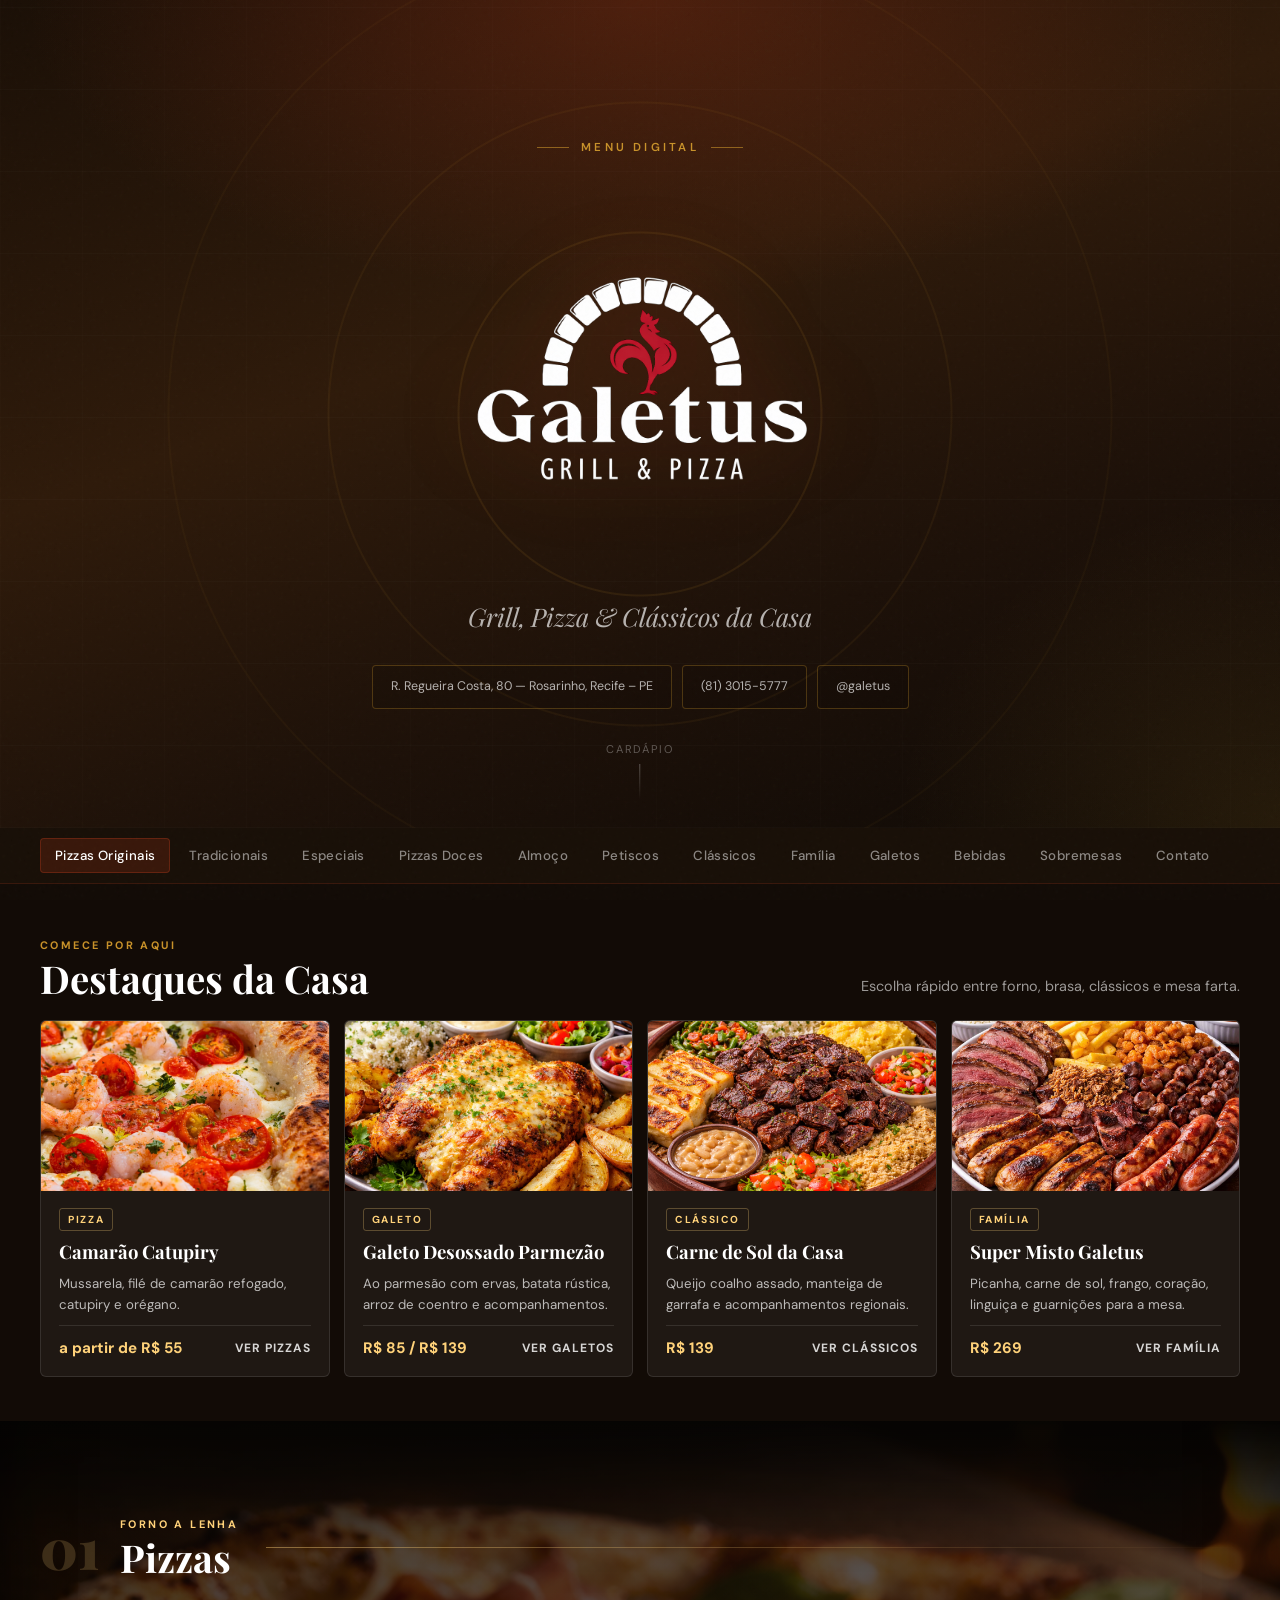
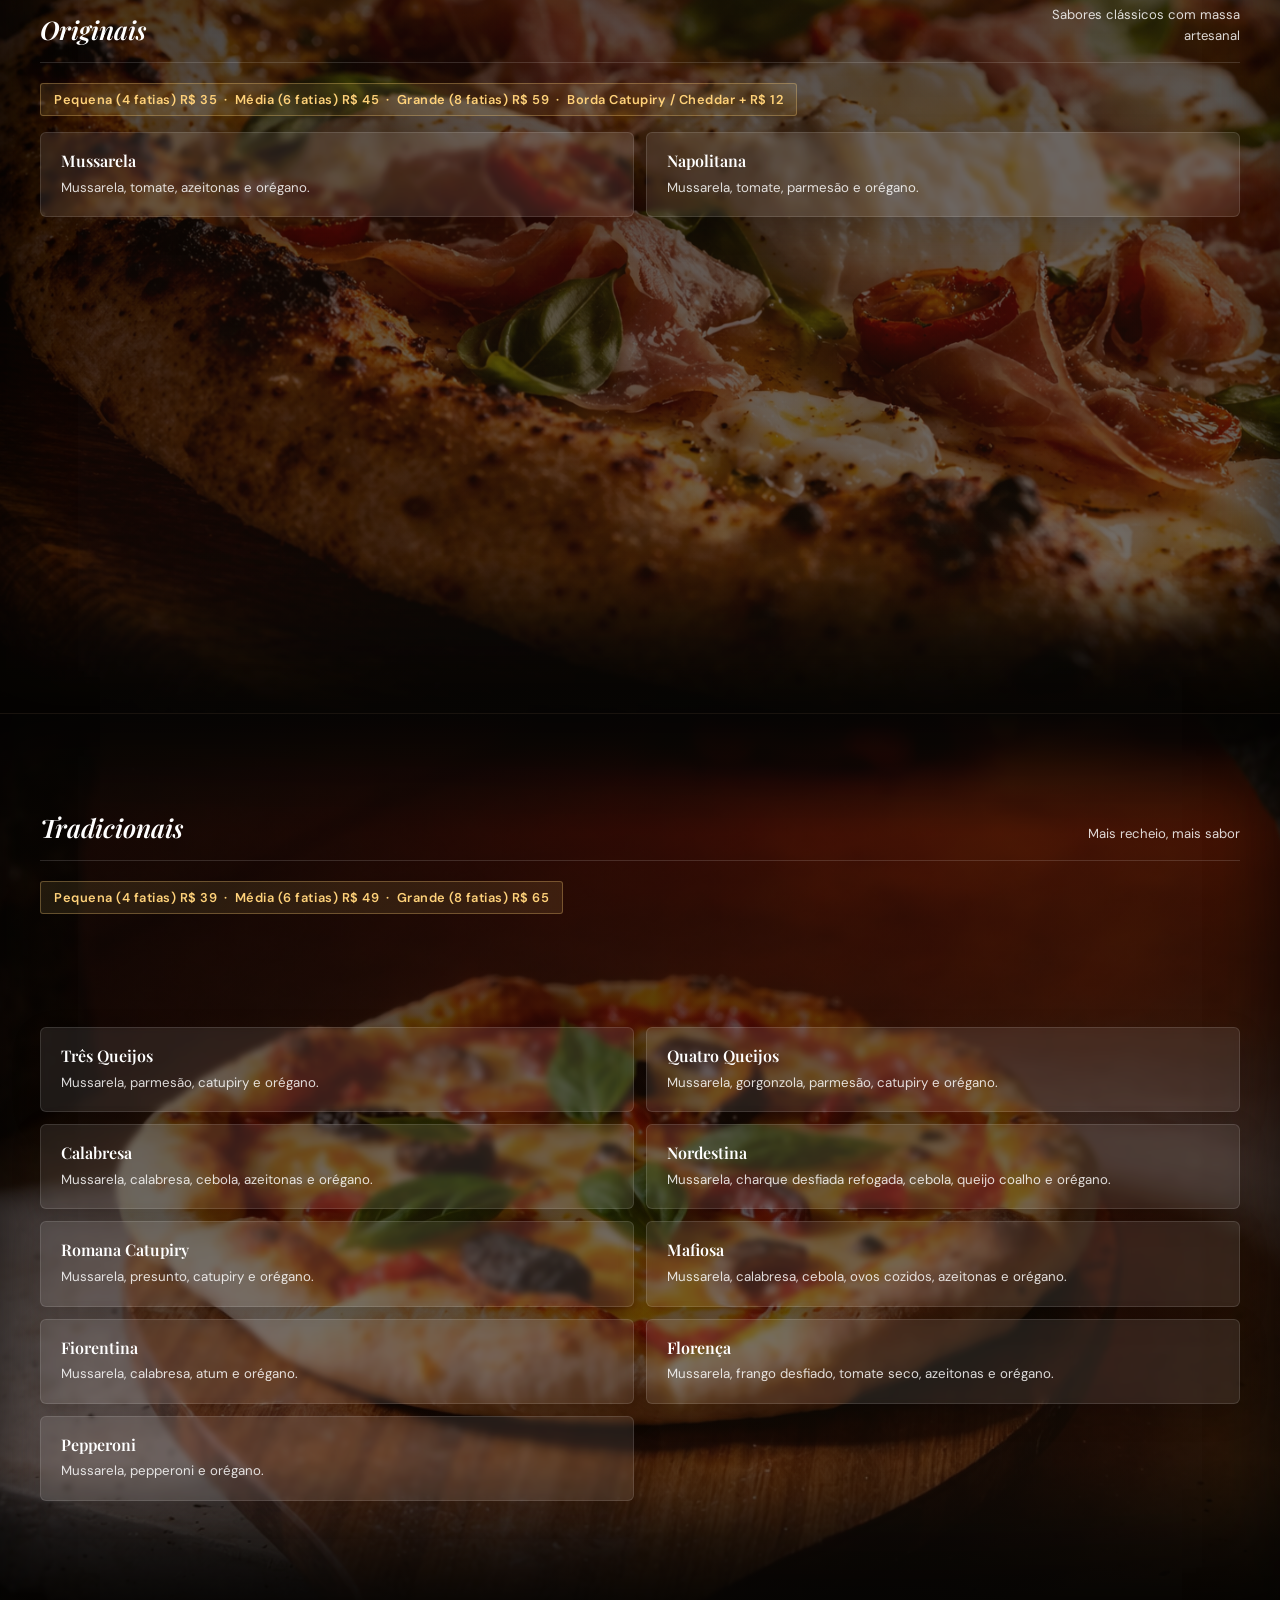
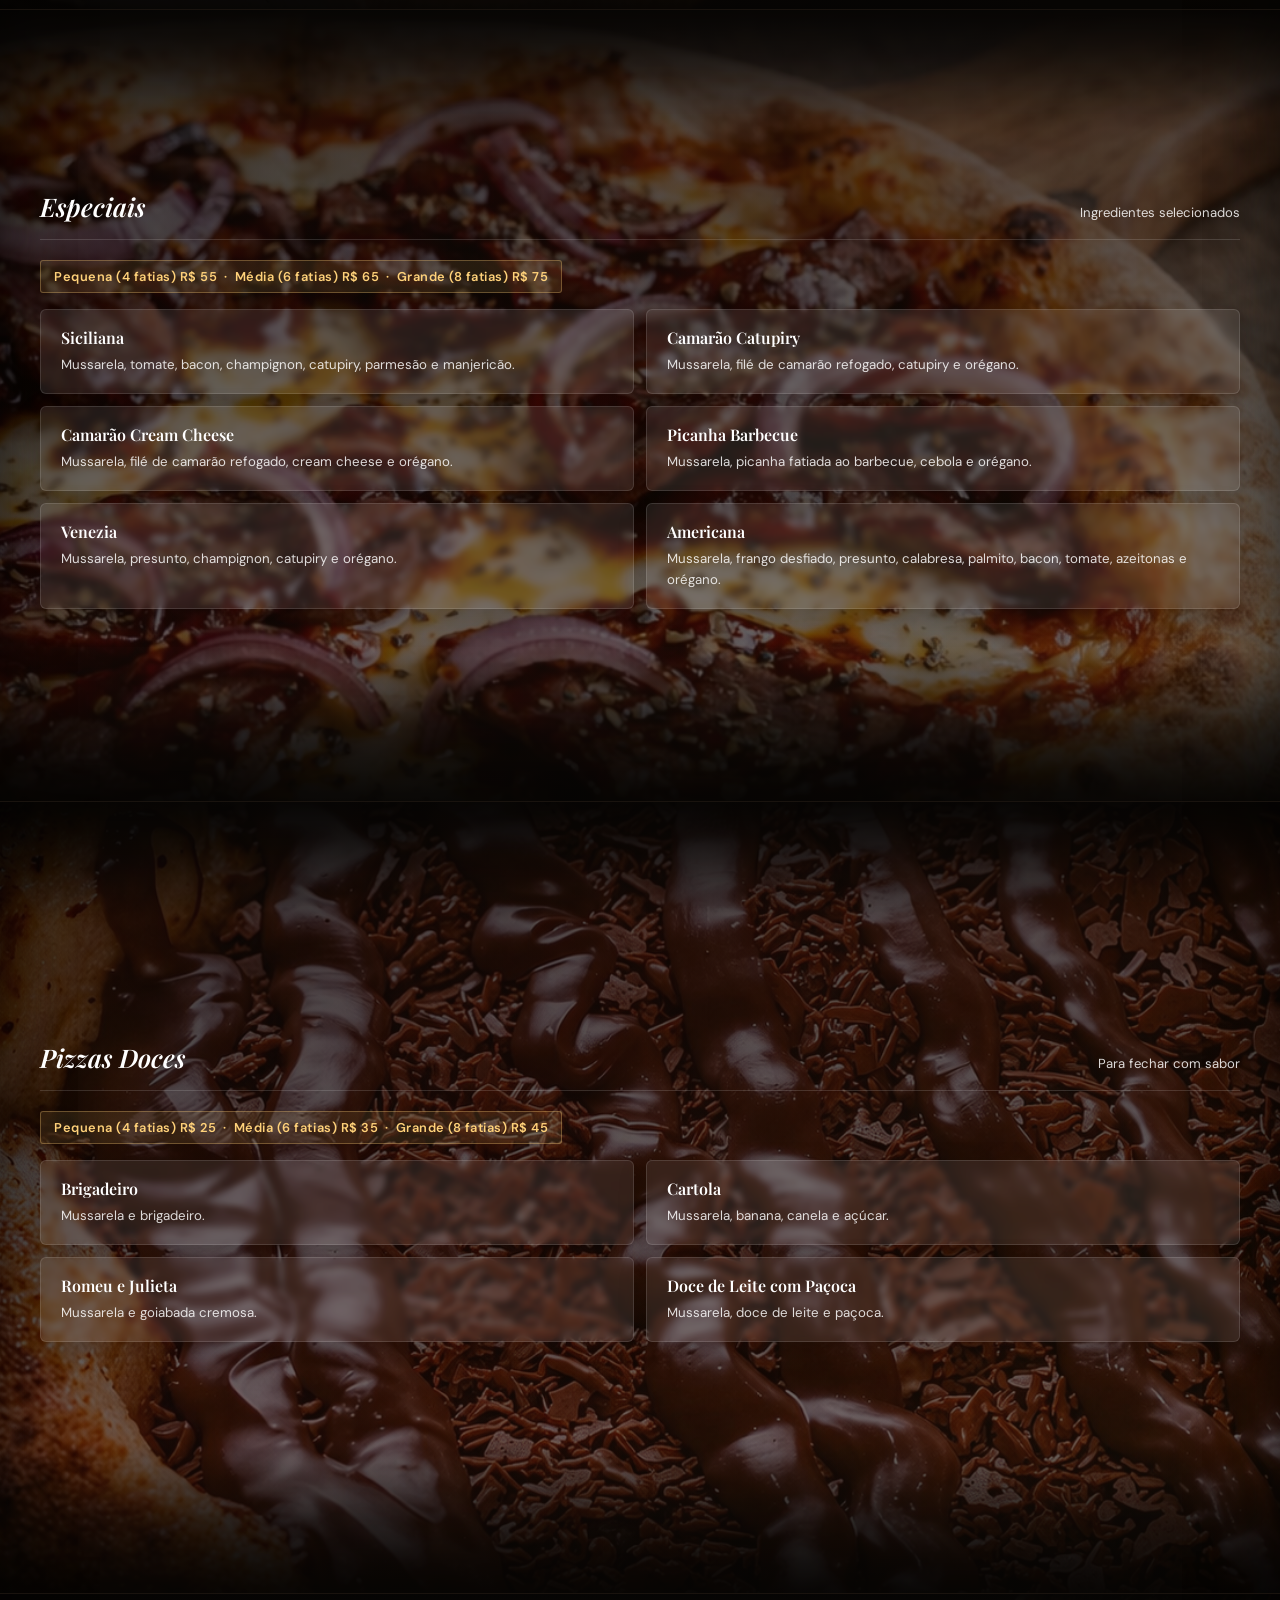
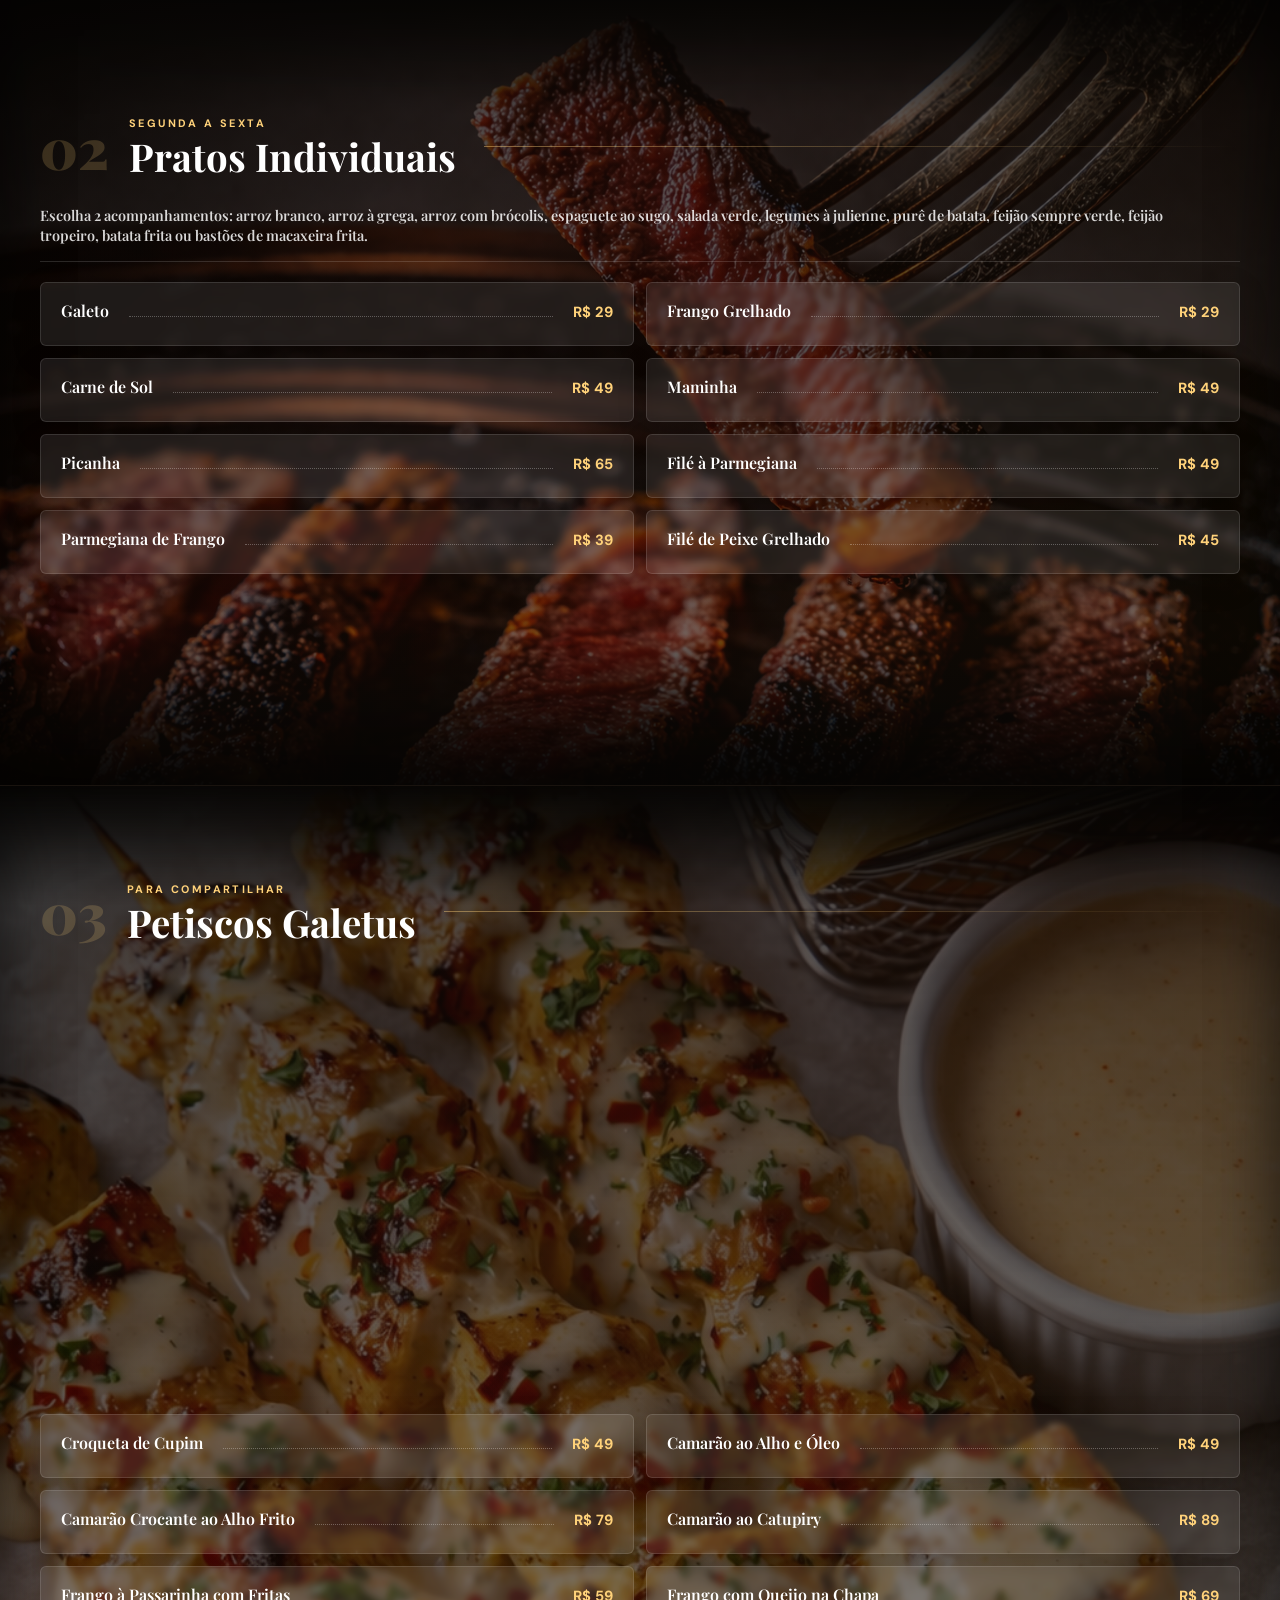
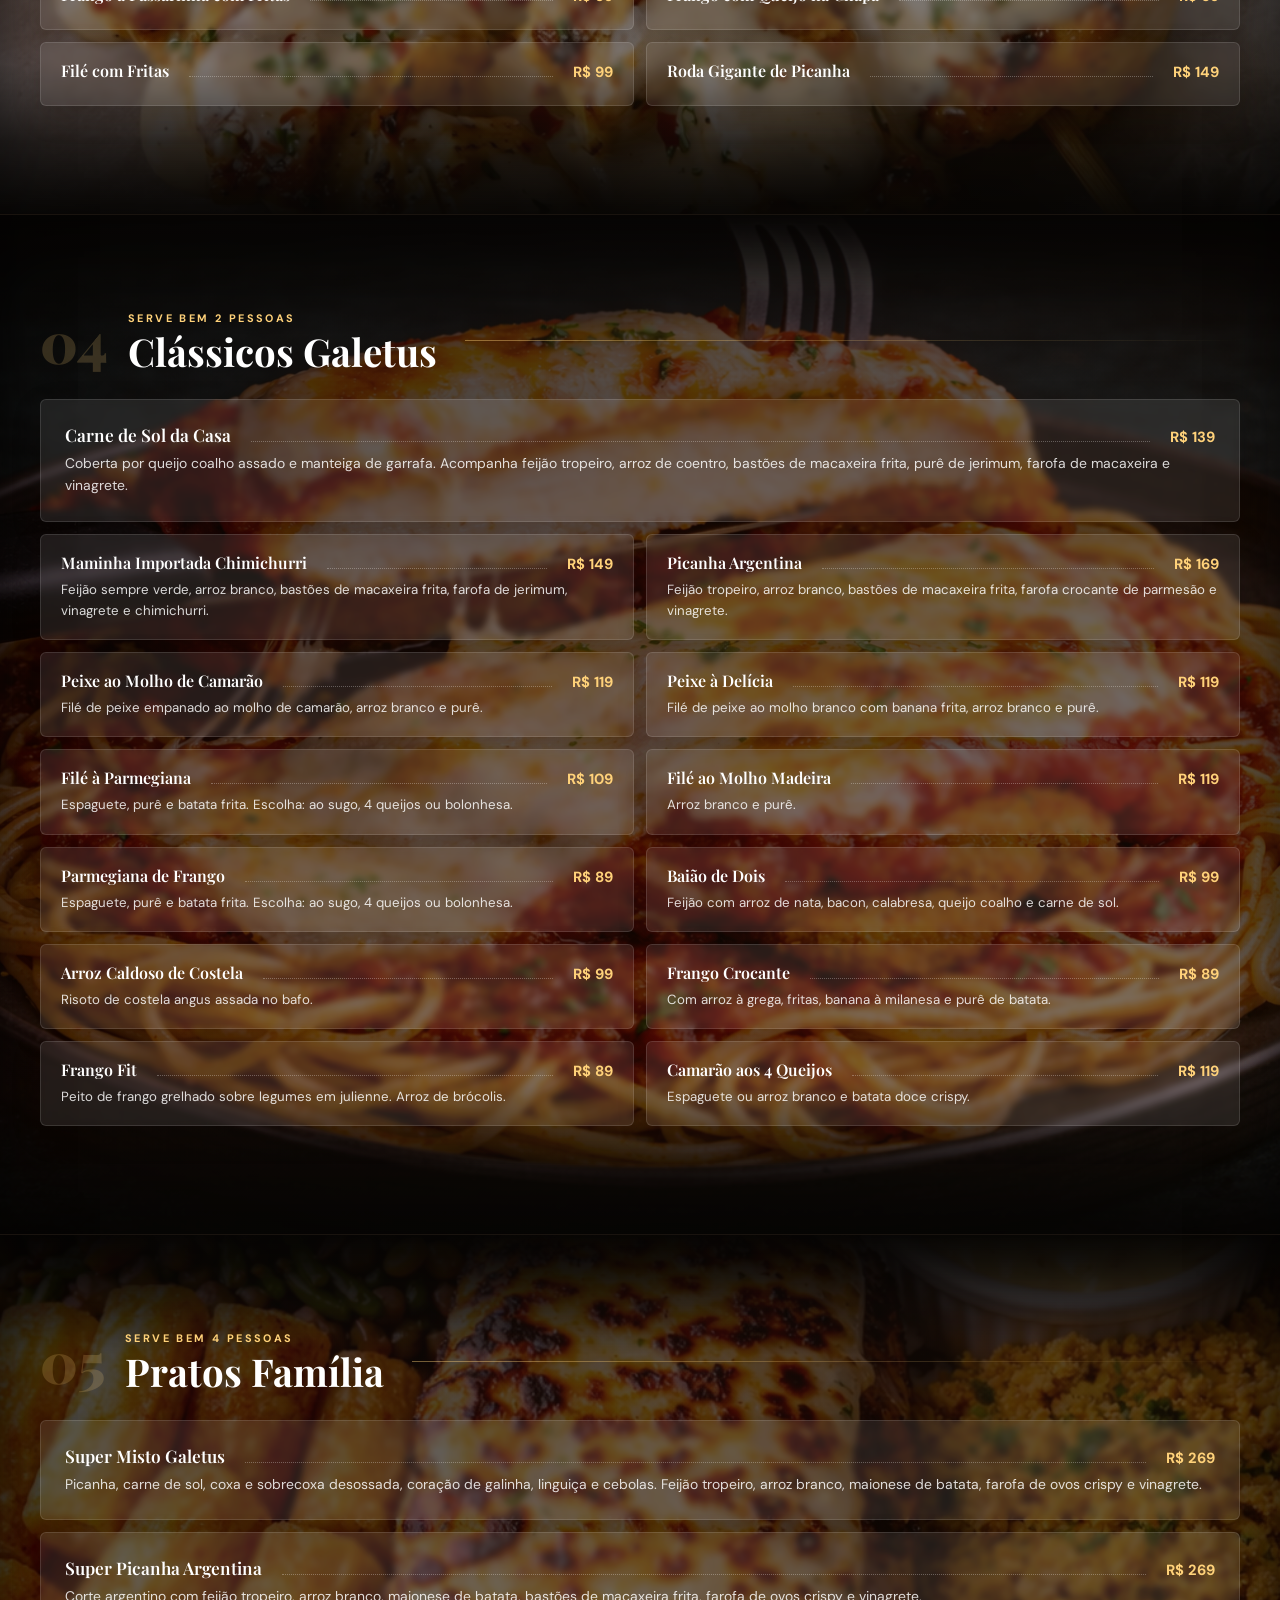
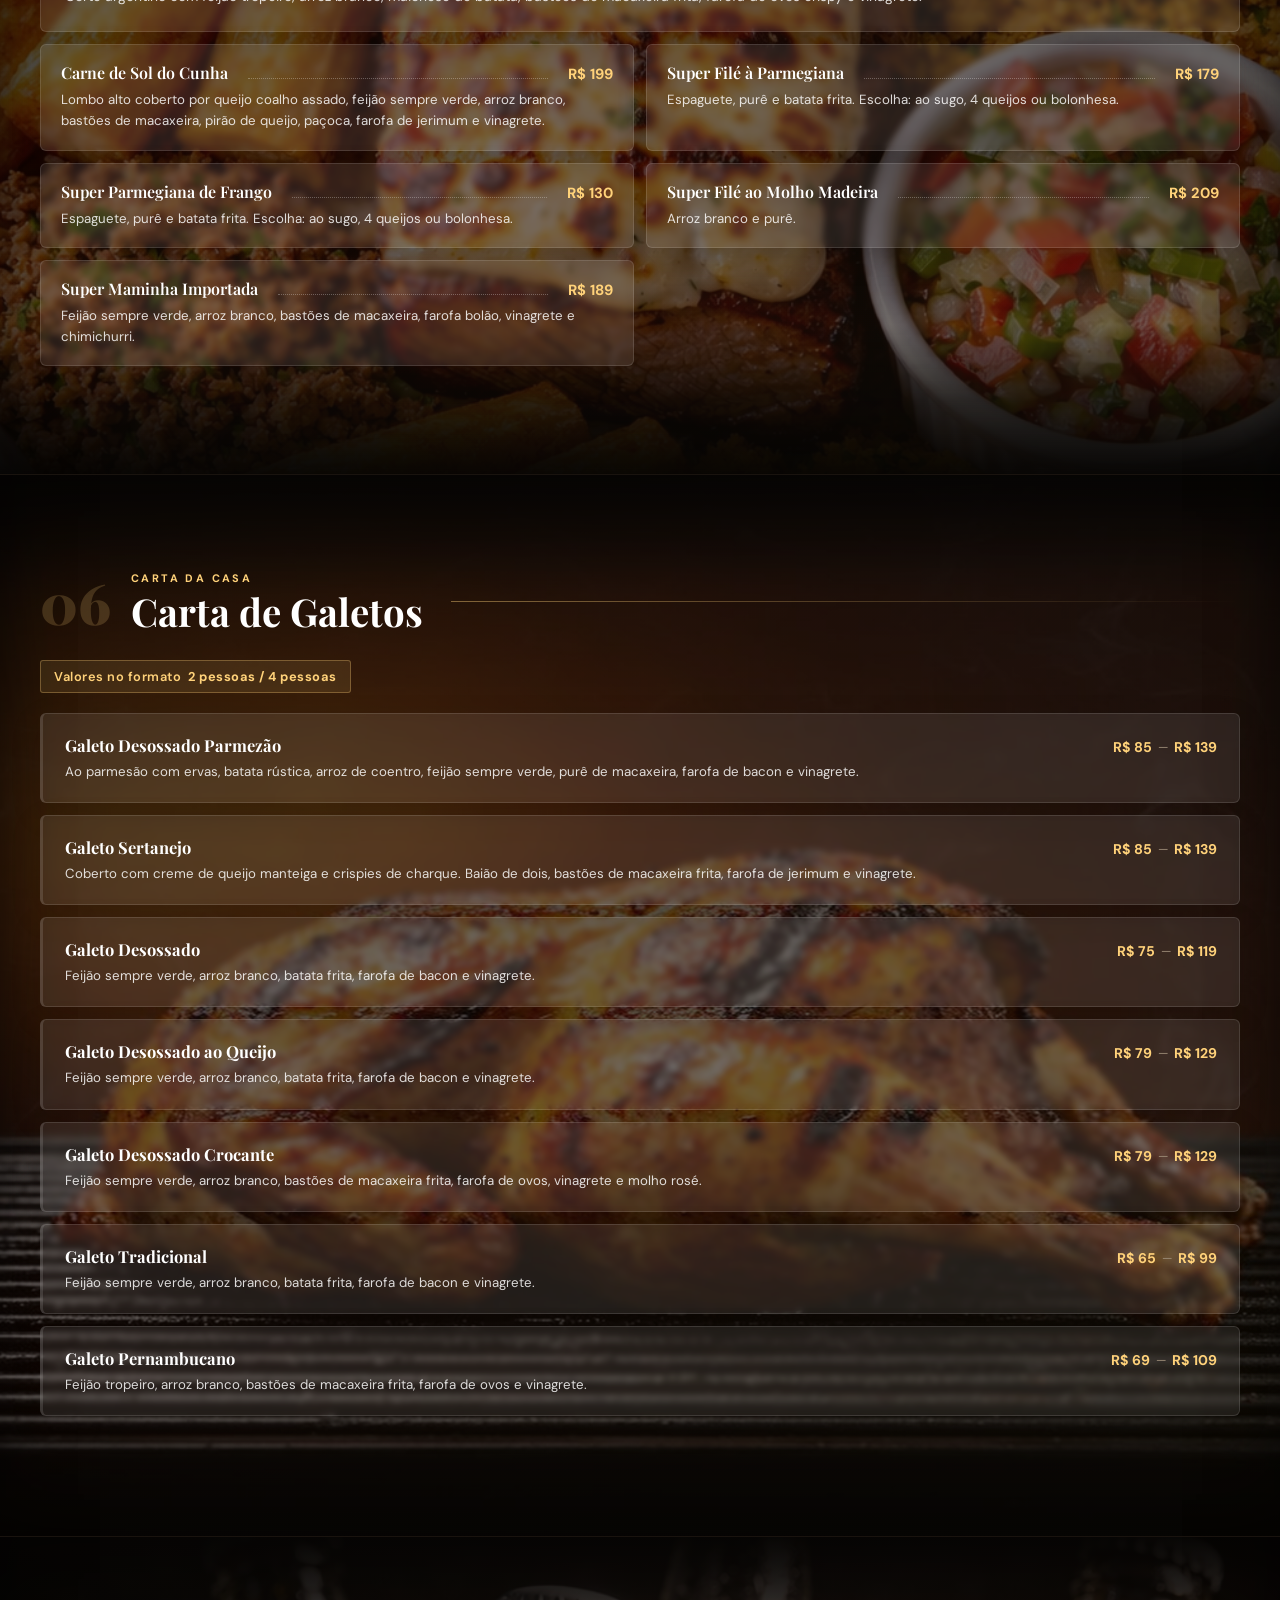
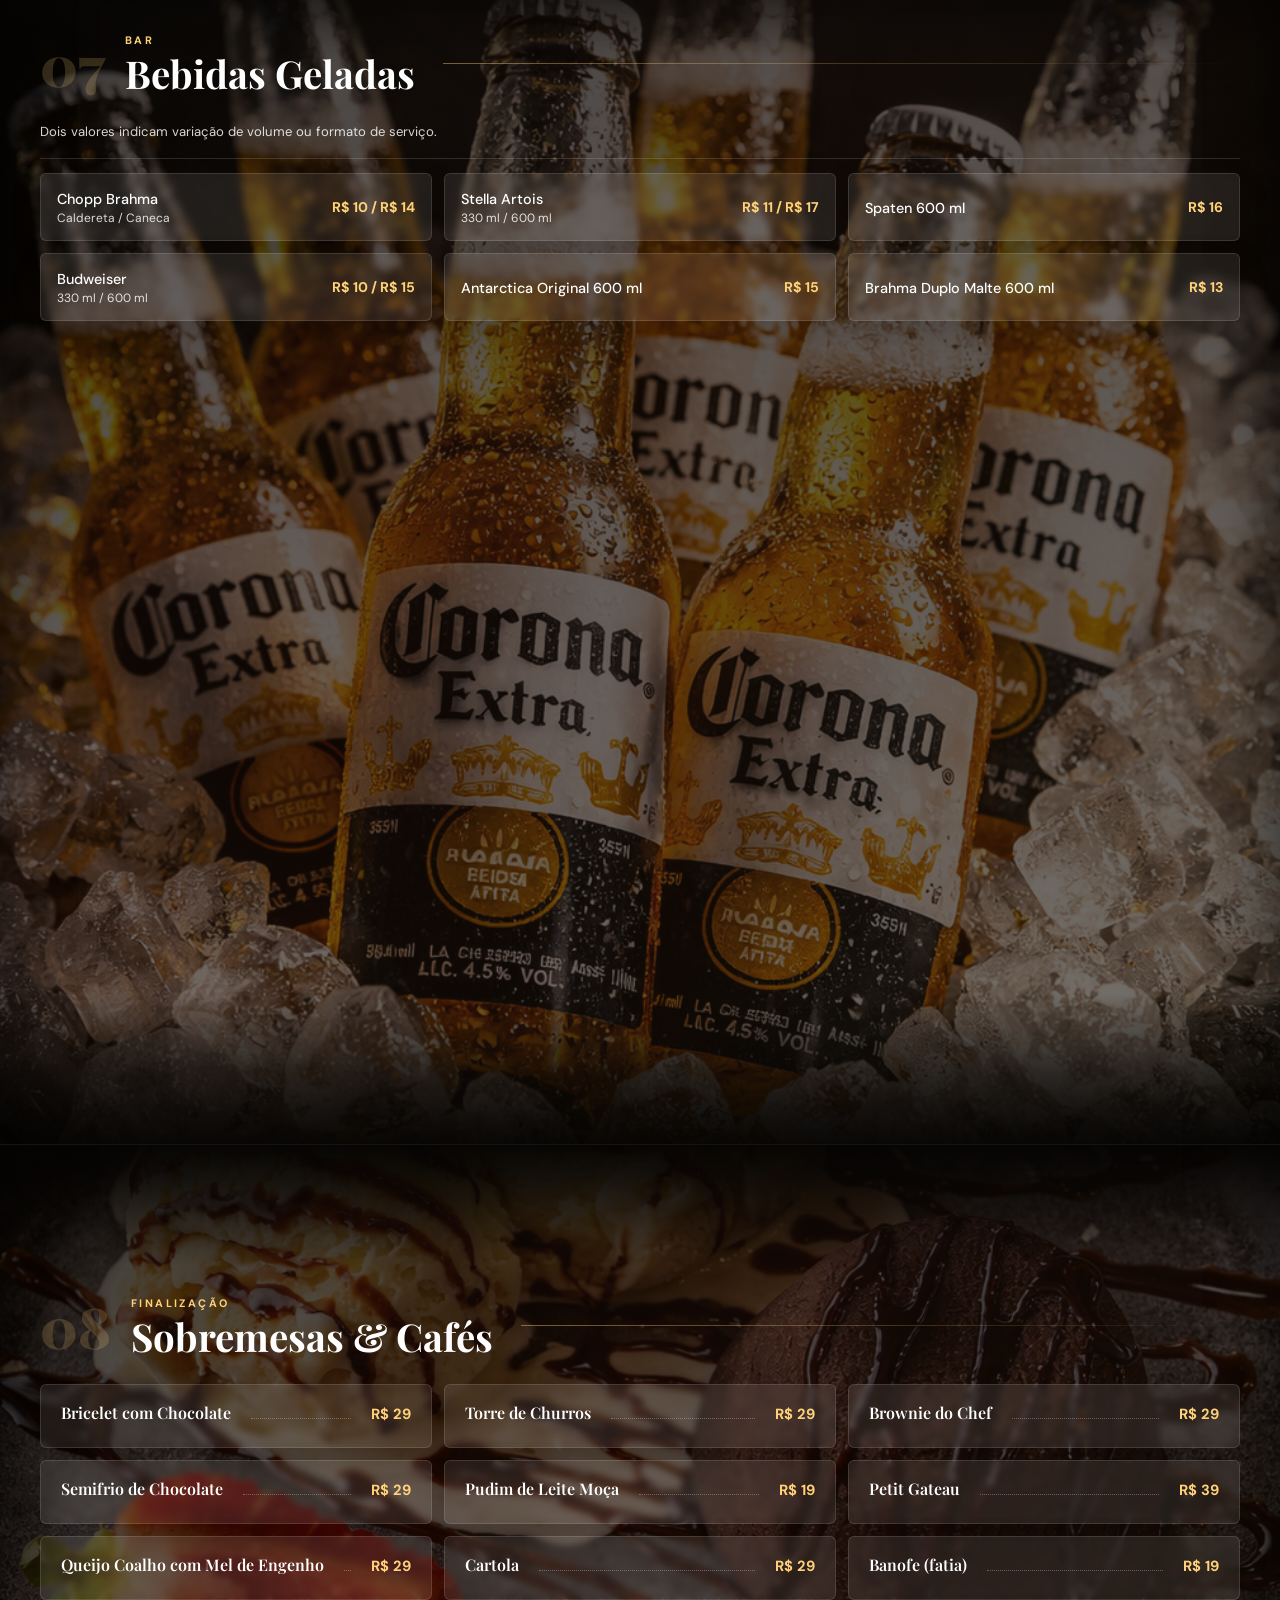
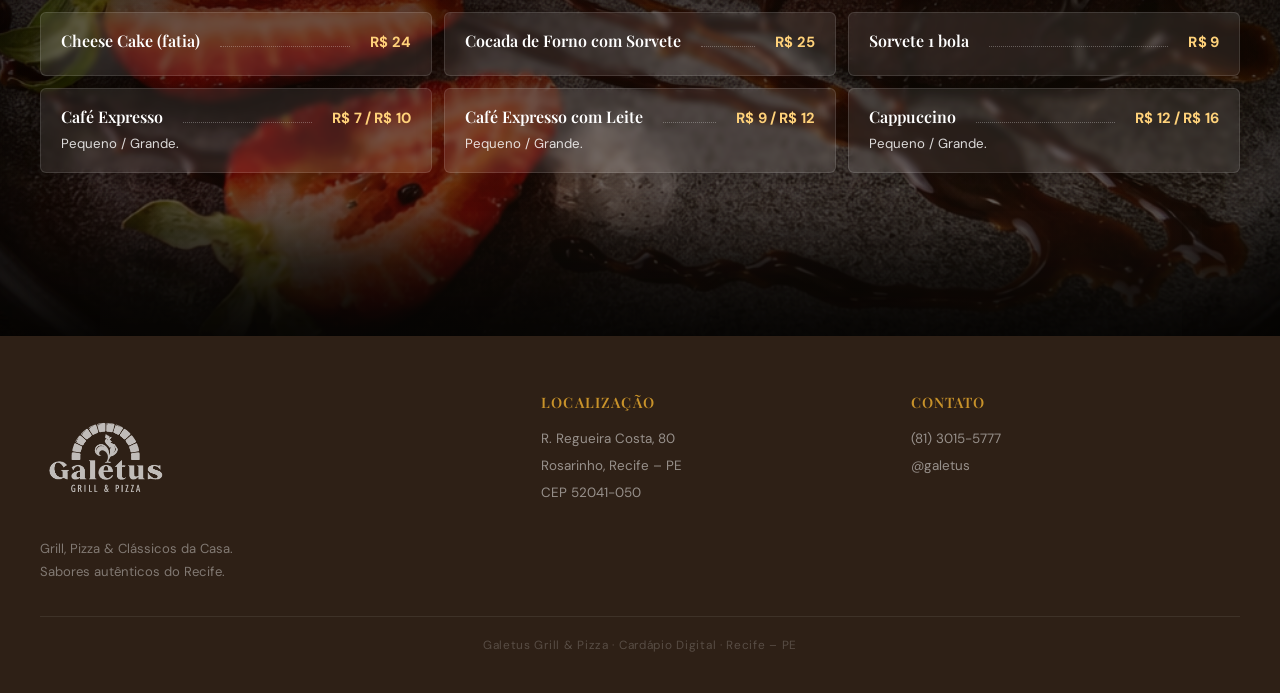
==== index.html @ e1706544 "Atualiza fundo de sobremesas" ====
<!DOCTYPE html>

<html lang="pt-BR">
<head>
<meta charset="utf-8"/>
<meta content="width=device-width,initial-scale=1.0" name="viewport"/>
<title>Galetus Rosarinho — Cardápio Digital</title>
<meta content="Cardápio digital do Galetus Rosarinho com pizzas, galetos, pratos clássicos, petiscos, bebidas geladas e sobremesas em Recife." name="description"/>
<meta content="#1a1008" name="theme-color"/>
<meta content="Galetus Rosarinho — Cardápio Digital" property="og:title"/>
<meta content="Pizzas, galetos, clássicos da casa, petiscos, bebidas e sobremesas do Galetus Rosarinho." property="og:description"/>
<link href="https://fonts.googleapis.com" rel="preconnect"/>
<link crossorigin="" href="https://fonts.gstatic.com" rel="preconnect"/>
<link href="https://fonts.googleapis.com/css2?family=Playfair+Display:ital,wght@0,500;0,600;0,700;0,900;1,500;1,700&amp;family=DM+Sans:wght@300;400;500;600;700&amp;display=swap" rel="stylesheet"/>
<style>
:root{
  --ink:#1a1008;
  --paper:#f8f3ec;
  --ember:#b83a1a;
  --gold:#c8922a;
  --cream:#ede5d4;
  --smoke:#2e2016;
  --ash:#7a6a56;
  --muted:#9e8e79;
  --line:rgba(184,58,26,0.15);
  --max:1200px;
}
*,*::before,*::after{box-sizing:border-box;margin:0;padding:0}
html{scroll-behavior:smooth}
body{
  font-family:'DM Sans',sans-serif;
  background:var(--paper);
  color:var(--ink);
  overflow-x:hidden;
}

/* ── NOISE TEXTURE OVERLAY ── */
body::before{
  content:'';
  position:fixed;
  inset:0;
  background-image:url("data:image/svg+xml,%3Csvg viewBox='0 0 256 256' xmlns='http://www.w3.org/2000/svg'%3E%3Cfilter id='noise'%3E%3CfeTurbulence type='fractalNoise' baseFrequency='0.9' numOctaves='4' stitchTiles='stitch'/%3E%3C/filter%3E%3Crect width='100%25' height='100%25' filter='url(%23noise)' opacity='0.04'/%3E%3C/svg%3E");
  pointer-events:none;
  z-index:1000;
  opacity:0.5;
}

a{color:inherit;text-decoration:none}
img{max-width:100%;display:block}
.wrap{width:min(var(--max),calc(100% - 40px));margin:0 auto}
.sr-only{
  position:absolute;
  width:1px;
  height:1px;
  padding:0;
  margin:-1px;
  overflow:hidden;
  clip:rect(0,0,0,0);
  white-space:nowrap;
  border:0;
}

/* ── HERO ── */
.hero{
  min-height:92svh;
  background:var(--smoke);
  position:relative;
  display:flex;
  flex-direction:column;
  overflow:hidden;
}
.hero-bg{
  position:absolute;
  inset:0;
  background:
    radial-gradient(ellipse 80% 60% at 50% 0%, rgba(184,58,26,0.28) 0%, transparent 60%),
    radial-gradient(ellipse 60% 80% at 100% 100%, rgba(200,146,42,0.12) 0%, transparent 50%),
    linear-gradient(160deg,#1a0f06 0%,#2e1a0a 40%,#1c1008 70%,#0e0905 100%);
}
.hero-lines{
  position:absolute;
  inset:0;
  background:
    radial-gradient(circle at 50% 50%, transparent 0 180px, rgba(200,146,42,.12) 181px 182px, transparent 183px 310px, rgba(200,146,42,.08) 311px 312px, transparent 313px 470px, rgba(200,146,42,.05) 471px 472px, transparent 473px),
    repeating-linear-gradient(0deg,rgba(255,255,255,0.018) 0px,rgba(255,255,255,0.018) 1px,transparent 1px,transparent 82px),
    repeating-linear-gradient(90deg,rgba(255,255,255,0.012) 0px,rgba(255,255,255,0.012) 1px,transparent 1px,transparent 82px);
  opacity:.88;
}
.hero-content{
  position:relative;
  z-index:2;
  flex:1;
  display:flex;
  flex-direction:column;
  align-items:center;
  justify-content:center;
  padding:80px 20px 60px;
  text-align:center;
}
.hero-eyebrow{
  display:inline-flex;
  align-items:center;
  gap:12px;
  font-size:0.72rem;
  font-weight:600;
  letter-spacing:0.28em;
  text-transform:uppercase;
  color:var(--gold);
  margin-bottom:32px;
}
.hero-eyebrow::before,.hero-eyebrow::after{
  content:'';display:block;width:32px;height:1px;background:var(--gold);opacity:0.6;
}
.hero-logo{
  width:clamp(200px,35vw,380px);
  height:auto;
  filter:drop-shadow(0 0 40px rgba(184,58,26,0.25));
  margin-bottom:32px;
  animation:fadeUp 1s ease both;
}
.hero-tagline{
  font-family:'Playfair Display',serif;
  font-size:clamp(1.1rem,2.2vw,1.6rem);
  font-style:italic;
  color:rgba(255,255,255,0.68);
  letter-spacing:0;
  margin-bottom:32px;
  animation:fadeUp 1s 0.2s ease both;
}
.hero-info{
  display:flex;
  flex-wrap:wrap;
  justify-content:center;
  gap:10px;
  position:relative;
  z-index:3;
  opacity:1;
  transform:none;
}
.hero-info span{
  min-height:44px;
  display:flex;
  align-items:center;
  justify-content:center;
  border:1px solid rgba(200,146,42,.30);
  border-radius:4px;
  padding:8px 18px;
  font-size:0.78rem;
  color:rgba(255,255,255,0.68);
  letter-spacing:0;
  line-height:1.35;
  background:rgba(0,0,0,.10);
}
.hero-info span+span::before{content:none}
.hero-scroll{
  position:absolute;
  bottom:28px;
  left:50%;
  transform:translateX(-50%);
  z-index:2;
  display:flex;
  flex-direction:column;
  align-items:center;
  gap:8px;
  color:rgba(255,255,255,0.3);
  font-size:0.7rem;
  letter-spacing:0.15em;
  text-transform:uppercase;
  animation:pulse 2s infinite;
}
.hero-scroll::after{
  content:'';display:block;width:1px;height:36px;
  background:linear-gradient(to bottom,rgba(255,255,255,0.3),transparent);
}

@keyframes fadeUp{from{opacity:0;transform:translateY(20px)}to{opacity:1;transform:translateY(0)}}
@keyframes pulse{0%,100%{opacity:0.3}50%{opacity:0.7}}
.fi{
  opacity:0;
  transform:translateY(18px);
  transition:opacity .55s ease,transform .55s ease;
}
.fi.in{
  opacity:1;
  transform:translateY(0);
}
@media(prefers-reduced-motion:reduce){
  .fi{opacity:1;transform:none;transition:none}
}

/* ── STICKY NAV ── */
.nav-wrap{
  position:sticky;top:0;z-index:50;
  background:rgba(26,16,8,0.96);
  backdrop-filter:blur(12px);
  border-bottom:1px solid rgba(184,58,26,0.2);
}
.nav-inner{
  width:min(var(--max),calc(100% - 40px));
  margin:0 auto;
  display:flex;
  align-items:center;
  gap:4px;
  overflow-x:auto;
  padding:10px 0;
  scrollbar-width:none;
}
.nav-inner::-webkit-scrollbar{display:none}
.nav-inner a{
  white-space:nowrap;
  padding:8px 14px;
  border-radius:4px;
  font-size:0.83rem;
  font-weight:500;
  letter-spacing:0.03em;
  color:rgba(255,255,255,0.5);
  transition:all 0.2s;
  border:1px solid transparent;
}
.nav-inner a:hover,.nav-inner a.active{
  color:#fff;
  background:rgba(184,58,26,0.2);
  border-color:rgba(184,58,26,0.35);
}

/* ── MAIN ── */
.main{padding:48px 0 80px}

/* ── CHAPTER HEADING ── */
.chapter{
  display:flex;
  align-items:center;
  gap:20px;
  padding:48px 0 28px;
}
.chapter-num{
  font-family:'Playfair Display',serif;
  font-size:3.5rem;
  font-weight:900;
  color:var(--ember);
  opacity:0.18;
  line-height:1;
  min-width:54px;
  text-align:right;
}
.chapter-text{}
.chapter-kicker{
  display:block;
  font-size:0.68rem;
  font-weight:700;
  letter-spacing:0.22em;
  text-transform:uppercase;
  color:var(--ember);
  margin-bottom:6px;
}
.chapter-title{
  font-family:'Playfair Display',serif;
  font-size:clamp(1.8rem,3vw,2.8rem);
  font-weight:700;
  line-height:1.05;
  color:var(--ink);
  letter-spacing:0;
}
.chapter-line{
  flex:1;
  height:1px;
  background:linear-gradient(to right,var(--ember),transparent);
  opacity:0.2;
  margin-left:8px;
}

/* ── SECTION BLOCK ── */
.section-block{
  margin-bottom:56px;
}
.section-intro{
  display:grid;
  grid-template-columns:1fr auto;
  align-items:end;
  gap:20px;
  margin-bottom:20px;
  padding-bottom:16px;
  border-bottom:1px solid var(--line);
}
.section-subtitle{
  font-family:'Playfair Display',serif;
  font-size:clamp(1.2rem,2vw,1.7rem);
  font-weight:600;
  font-style:italic;
  color:var(--ink);
}
.section-note{
  font-size:0.82rem;
  color:var(--muted);
  text-align:right;
  max-width:220px;
  line-height:1.55;
}
.price-badge{
  display:inline-block;
  padding:7px 13px;
  border-radius:3px;
  border:1px solid rgba(200,146,42,0.35);
  background:rgba(200,146,42,0.07);
  color:var(--gold);
  font-size:0.8rem;
  font-weight:600;
  letter-spacing:0.04em;
  margin-bottom:16px;
}

/* ── MENU GRID ── */
.grid-2{display:grid;grid-template-columns:repeat(2,1fr);gap:12px}
.grid-3{display:grid;grid-template-columns:repeat(3,1fr);gap:12px}

/* ── DESTAQUES ── */
.quick-picks{
  width:min(var(--max),calc(100% - 40px));
  margin:0 auto;
  padding:54px 0 44px;
}
.quick-heading{
  display:flex;
  align-items:end;
  justify-content:space-between;
  gap:24px;
  margin-bottom:22px;
}
.quick-kicker{
  display:block;
  color:var(--gold);
  font-size:0.68rem;
  font-weight:700;
  letter-spacing:0.22em;
  text-transform:uppercase;
  margin-bottom:6px;
}
.quick-title{
  font-family:'Playfair Display',serif;
  font-size:clamp(1.7rem,3vw,2.6rem);
  font-weight:700;
  line-height:1.05;
  color:#fff;
}
.quick-copy{
  color:rgba(255,255,255,.58);
  font-size:0.9rem;
  line-height:1.6;
  max-width:420px;
  text-align:right;
}
.pick-grid{
  display:grid;
  grid-template-columns:repeat(4,1fr);
  gap:14px;
}
.pick-card{
  min-height:100%;
  background:rgba(255,255,255,.055);
  border:1px solid rgba(255,255,255,.10);
  border-radius:6px;
  overflow:hidden;
  display:flex;
  flex-direction:column;
  transition:transform .2s, border-color .2s, background .2s;
}
.pick-card:hover{
  transform:translateY(-4px);
  background:rgba(255,255,255,.085);
  border-color:rgba(255,210,122,.32);
}
.pick-media{
  height:170px;
  background:#20130c;
  overflow:hidden;
}
.pick-media img{
  width:100%;
  height:100%;
  object-fit:cover;
  transition:transform .35s;
}
.pick-card:hover .pick-media img{transform:scale(1.05)}
.pick-body{
  padding:17px 18px 18px;
  display:flex;
  flex-direction:column;
  gap:10px;
  flex:1;
}
.pick-tag{
  align-self:flex-start;
  border:1px solid rgba(255,210,122,.28);
  color:#ffd27a;
  border-radius:3px;
  padding:4px 8px;
  font-size:0.64rem;
  font-weight:700;
  letter-spacing:0.16em;
  text-transform:uppercase;
}
.pick-name{
  font-family:'Playfair Display',serif;
  font-size:1.16rem;
  font-weight:700;
  color:#fff;
  line-height:1.22;
}
.pick-desc{
  color:rgba(255,255,255,.70);
  font-size:0.83rem;
  line-height:1.55;
  flex:1;
}
.pick-foot{
  display:flex;
  align-items:center;
  justify-content:space-between;
  gap:12px;
  border-top:1px solid rgba(255,255,255,.10);
  padding-top:12px;
}
.pick-price{
  color:#ffd27a;
  font-size:0.95rem;
  font-weight:700;
  white-space:nowrap;
}
.pick-link{
  color:rgba(255,255,255,.82);
  font-size:0.75rem;
  font-weight:700;
  letter-spacing:0.08em;
  text-transform:uppercase;
}
.pick-link:hover{color:#fff}

/* ── DISH CARD ── */
.dish{
  min-height:100%;
  padding:18px 20px;
  border:1px solid rgba(26,16,8,0.07);
  border-radius:6px;
  background:rgba(255,255,255,.94);
  box-shadow:0 2px 14px rgba(0,0,0,.04);
  transition:transform .25s,box-shadow .25s,background .25s,border-color .25s;
  position:relative;
}
.dish:hover{
  transform:translateY(-3px);
  background:#fff;
  border-color:rgba(184,58,26,.18);
  box-shadow:0 14px 34px rgba(0,0,0,.08);
}
.dish-head{
  display:flex;
  justify-content:space-between;
  align-items:baseline;
  gap:12px;
  margin-bottom:5px;
}
.dish-name{
  font-family:'Playfair Display',serif;
  font-size:1rem;
  font-weight:600;
  color:var(--ink);
  line-height:1.3;
}
.dish-dots{
  flex:1;
  border-bottom:1px dotted rgba(26,16,8,0.18);
  margin:0 8px 3px;
}
.dish-price{
  font-size:0.92rem;
  font-weight:700;
  color:var(--ember);
  white-space:nowrap;
  letter-spacing:0.01em;
}
.dish-desc{
  font-size:0.83rem;
  color:var(--ash);
  line-height:1.6;
}
/* No-price dishes (pizzas) */
.dish.no-price .dish-head{justify-content:flex-start}
.dish.no-price .dish-dots{display:none}

/* ── FEATURED DISH ── */
.dish-featured{
  grid-column:span 2;
  padding:24px 24px;
  background:linear-gradient(135deg,rgba(184,58,26,0.05),rgba(200,146,42,0.04));
  border:1px solid rgba(184,58,26,0.12);
  border-radius:6px;
}
.dish-featured .dish-name{font-size:1.08rem}
.dish-featured .dish-desc{font-size:0.87rem}

/* ── GALETOS SPECIAL ── */
.galeto-card{
  padding:20px 22px;
  border:1px solid rgba(26,16,8,0.07);
  border-left:3px solid var(--ember);
  border-radius:6px;
  margin-bottom:12px;
  background:rgba(255,255,255,.94);
  box-shadow:0 2px 14px rgba(0,0,0,.04);
  transition:transform .25s,box-shadow .25s,background .25s,border-color .25s;
}
.galeto-card:hover{
  transform:translateY(-3px);
  background:#fff;
  border-color:rgba(184,58,26,.18);
  box-shadow:0 14px 34px rgba(0,0,0,.08);
}
.galeto-top{
  display:flex;
  justify-content:space-between;
  align-items:baseline;
  gap:12px;
  margin-bottom:5px;
}
.galeto-name{
  font-family:'Playfair Display',serif;
  font-size:1.03rem;
  font-weight:700;
  color:var(--ink);
}
.galeto-prices{
  display:flex;
  align-items:center;
  gap:6px;
  flex-shrink:0;
}
.galeto-prices .p{
  font-size:0.88rem;
  font-weight:700;
  color:var(--ember);
}
.galeto-prices .sep{color:var(--muted);font-size:0.75rem}
.galeto-desc{font-size:0.83rem;color:var(--ash);line-height:1.6}

/* ── BEBIDAS GRID ── */
.beb-grid{
  display:grid;
  grid-template-columns:repeat(3,1fr);
  gap:12px;
  background:transparent;
  border:0;
}
.beb-item{
  padding:14px 16px;
  background:rgba(255,255,255,.94);
  border:1px solid rgba(26,16,8,0.07);
  border-radius:6px;
  display:flex;
  justify-content:space-between;
  align-items:center;
  gap:10px;
  box-shadow:0 2px 14px rgba(0,0,0,.04);
  transition:transform .25s,box-shadow .25s,background .25s,border-color .25s;
}
.beb-item:hover{
  transform:translateY(-3px);
  background:#fff;
  border-color:rgba(184,58,26,.18);
  box-shadow:0 14px 34px rgba(0,0,0,.08);
}
.beb-name{font-size:0.9rem;font-weight:500;color:var(--ink)}
.beb-note{font-size:0.75rem;color:var(--muted);display:block;margin-top:1px}
.beb-price{font-size:0.88rem;font-weight:700;color:var(--ember);white-space:nowrap;flex-shrink:0}

/* ── SOBREMESAS ── */
.doce-grid{
  display:grid;
  grid-template-columns:repeat(3,1fr);
  gap:12px;
}

/* ── FOOTER ── */
.footer{
  background:var(--smoke);
  color:rgba(255,255,255,0.7);
  padding:56px 0 40px;
}
.footer-inner{
  width:min(var(--max),calc(100% - 40px));
  margin:0 auto;
  display:grid;
  grid-template-columns:1.4fr 1fr 1fr;
  gap:40px;
  align-items:start;
}
.footer-brand img{
  width:130px;
  filter:brightness(0) invert(1);
  opacity:0.7;
  margin-bottom:16px;
}
.footer-brand p{font-size:0.82rem;line-height:1.75;color:rgba(255,255,255,0.4)}
.footer-col h4{
  font-family:'Playfair Display',serif;
  font-size:0.9rem;
  font-weight:600;
  color:var(--gold);
  letter-spacing:0.08em;
  text-transform:uppercase;
  margin-bottom:14px;
}
.footer-col p,.footer-col a{
  display:block;
  font-size:0.84rem;
  color:rgba(255,255,255,0.5);
  line-height:2;
  transition:color 0.15s;
}
.footer-col a:hover{color:rgba(255,255,255,0.85)}
.footer-bottom{
  width:min(var(--max),calc(100% - 40px));
  margin:32px auto 0;
  padding-top:20px;
  border-top:1px solid rgba(255,255,255,0.08);
  font-size:0.74rem;
  color:rgba(255,255,255,0.2);
  text-align:center;
  letter-spacing:0.06em;
}

/* ── RESPONSIVE ── */
@media(max-width:768px){
  .grid-2,.grid-3,.doce-grid,.beb-grid,.pick-grid{grid-template-columns:1fr}
  .hero{min-height:94svh}
  .hero-content{padding:62px 20px 48px}
  .hero-logo{width:230px}
  .hero-tagline{margin-bottom:22px}
  .hero-info{
    width:100%;
    max-width:330px;
    flex-direction:column;
    align-items:stretch;
  }
  .hero-info span{
    width:100%;
    min-height:40px;
    padding:8px 12px;
    font-size:.72rem;
    overflow-wrap:anywhere;
  }
  .quick-picks{width:calc(100% - 28px);padding:40px 0 34px}
  .quick-heading{display:block}
  .quick-copy{text-align:left;margin-top:10px;max-width:none}
  .pick-media{height:190px}
  .dish-featured{grid-column:span 1}
  .section-intro{grid-template-columns:1fr;gap:8px}
  .section-note{text-align:left;max-width:none}
  .footer-inner{grid-template-columns:1fr}
  .chapter{gap:12px}
  .chapter-num{font-size:2.5rem;min-width:38px}
}
@media(min-width:769px) and (max-width:1024px){
  .beb-grid,.doce-grid,.pick-grid{grid-template-columns:repeat(2,1fr)}
}

/* ===== REWORK: fotos de fundo por categoria ===== */
.main > .wrap{
  width:100%;
  max-width:none;
  margin:0;
}
.photo-category{
  position:relative;
  width:100vw;
  margin-left:calc(50% - 50vw);
  margin-right:calc(50% - 50vw);
  min-height:clamp(760px,88svh,980px);
  overflow:hidden;
  border-radius:0;
  background:#120b06;
  display:flex;
  align-items:center;
}
.photo-category + .category-transition{
  margin-top:-2px;
}
.photo-bg{
  position:absolute;
  inset:0;
  background-size:cover;
  background-position:center center;
  background-repeat:no-repeat;
  transform:scale(1.015);
  z-index:0;
}
.photo-overlay{
  position:absolute;
  inset:0;
  z-index:1;
  background:
    linear-gradient(180deg, rgba(8,6,4,.86) 0%, rgba(8,6,4,.62) 22%, rgba(8,6,4,.80) 100%),
    linear-gradient(135deg, rgba(0,0,0,.24), rgba(184,58,26,.12) 38%, rgba(200,146,42,.09));
}
.photo-inner{
  position:relative;
  z-index:2;
  width:min(var(--max),calc(100% - 40px));
  margin:0 auto;
  padding:88px 0 96px;
}
.category-transition{
  width:100vw;
  margin-left:calc(50% - 50vw);
  margin-right:calc(50% - 50vw);
  height:84px;
  background:
    linear-gradient(to bottom,
      rgba(248,243,236,0) 0%,
      rgba(184,58,26,.08) 24%,
      rgba(16,10,7,.16) 50%,
      rgba(184,58,26,.08) 76%,
      rgba(248,243,236,0) 100%);
  filter:blur(12px);
}
.photo-category .chapter,
.photo-category .section-block{
  margin-bottom:0;
}
.photo-category .chapter{
  padding-top:0;
}
.photo-category .chapter-title,
.photo-category .section-subtitle,
.photo-category .dish-name,
.photo-category .galeto-name,
.photo-category .beb-name{
  color:#fff !important;
}
.photo-category .chapter-kicker,
.photo-category .chapter-num,
.photo-category .dish-price,
.photo-category .beb-price,
.photo-category .galeto-prices .p{
  color:#ffd27a !important;
}
.photo-category .chapter-line{
  background:linear-gradient(to right, rgba(255,210,122,.95), transparent) !important;
  opacity:.45 !important;
}
.photo-category .section-note,
.photo-category .dish-desc,
.photo-category .galeto-desc,
.photo-category .beb-note,
.photo-category .section-intro p{
  color:rgba(255,255,255,.84) !important;
}
.photo-category .section-intro{
  border-bottom:1px solid rgba(255,255,255,.14) !important;
}
.photo-category .dish,
.photo-category .beb-item,
.photo-category .galeto-card,
.photo-category .dish-featured{
  background:rgba(255,255,255,.085) !important;
  border-color:rgba(255,255,255,.12) !important;
  box-shadow:0 10px 30px rgba(0,0,0,.16) !important;
  backdrop-filter:blur(3px);
}
.photo-category .dish:hover,
.photo-category .beb-item:hover,
.photo-category .galeto-card:hover{
  background:rgba(255,255,255,.13) !important;
  border-color:rgba(255,210,122,.26) !important;
}
.photo-category .dish-dots{
  border-bottom:1px dotted rgba(255,255,255,.28) !important;
}
.photo-category .price-badge{
  background:rgba(255,210,122,.10) !important;
  border-color:rgba(255,210,122,.30) !important;
  color:#ffd27a !important;
}
.photo-category .beb-grid{
  background:transparent !important;
  border-color:transparent !important;
}
.photo-category .section-block{
  padding:0;
}
@media(max-width:768px){
  .photo-inner{
    width:calc(100% - 28px);
    padding:64px 0 72px;
  }
  .category-transition{height:58px}
}

/* ── TRANSIÇÃO SUAVE SEM ESCONDER CONTEÚDO ── */
body{
  background:#120b06 !important;
}
.main{
  padding:0 !important;
  background:#120b06 !important;
}
.main > .wrap{
  background:#120b06 !important;
}
.photo-category{
  margin:0 !important;
  position:relative;
  z-index:1;
}
.photo-category + .photo-category{
  border-top:1px solid rgba(255,255,255,0.03);
}
.photo-bg{
  z-index:0 !important;
}
.photo-overlay{
  z-index:1 !important;
  background:
    linear-gradient(to bottom,
      rgba(8,6,4,0.985) 0px,
      rgba(8,6,4,0.90) 36px,
      rgba(8,6,4,0.68) 120px,
      rgba(8,6,4,0.56) calc(100% - 150px),
      rgba(8,6,4,0.84) calc(100% - 72px),
      rgba(8,6,4,0.97) 100%
    ),
    linear-gradient(135deg, rgba(0,0,0,.28), rgba(184,58,26,.12) 38%, rgba(200,146,42,.10)) !important;
  box-shadow:
    inset 0 42px 70px rgba(0,0,0,.34),
    inset 0 -42px 70px rgba(0,0,0,.40);
}
.photo-inner{
  position:relative;
  z-index:3 !important;
  padding-top:96px !important;
  padding-bottom:108px !important;
}
@media(max-width:768px){
  .photo-category{
    min-height:820px;
  }
  .photo-inner{
    padding-top:68px !important;
    padding-bottom:78px !important;
  }
}

</style>
</head>
<body>
<!-- HERO -->
<section class="hero">
<div class="hero-bg"></div>
<div class="hero-lines"></div>
<div class="hero-content">
<div class="hero-eyebrow">Menu Digital</div>
<img alt="Galetus Grill &amp; Pizza" class="hero-logo" src="assets/galetus/galetus-logo.png"/>
<h1 class="sr-only">Galetus Rosarinho — Cardápio Digital</h1>
<p class="hero-tagline">Grill, Pizza &amp; Clássicos da Casa</p>
<div class="hero-info">
<span>R. Regueira Costa, 80 — Rosarinho, Recife – PE</span>
<span>(81) 3015-5777</span>
<span>@galetus</span>
</div>
</div>
<div class="hero-scroll">Cardápio</div>
</section>
<!-- NAV -->
<div class="nav-wrap">
<nav aria-label="Categorias" class="nav-inner">
<a class="active" href="#pizzas-originais">Pizzas Originais</a>
<a href="#pizzas-tradicionais">Tradicionais</a>
<a href="#pizzas-especiais">Especiais</a>
<a href="#pizzas-doces">Pizzas Doces</a>
<a href="#individuais">Almoço</a>
<a href="#petiscos">Petiscos</a>
<a href="#classicos">Clássicos</a>
<a href="#familia">Família</a>
<a href="#galetos">Galetos</a>
<a href="#bebidas">Bebidas</a>
<a href="#sobremesas">Sobremesas</a>
<a href="#contato">Contato</a>
</nav>
</div>
<!-- MAIN -->
<main class="main">
<div class="wrap">
<section aria-labelledby="destaques-title" class="quick-picks">
<div class="quick-heading">
<div>
<span class="quick-kicker">Comece por aqui</span>
<h2 class="quick-title" id="destaques-title">Destaques da Casa</h2>
</div>
<p class="quick-copy">Escolha rápido entre forno, brasa, clássicos e mesa farta.</p>
</div>
<div class="pick-grid">
<article class="pick-card">
<div class="pick-media"><img alt="Camarão Catupiry" loading="lazy" src="fotos/camarao-catupiry.png"/></div>
<div class="pick-body">
<span class="pick-tag">Pizza</span>
<h3 class="pick-name">Camarão Catupiry</h3>
<p class="pick-desc">Mussarela, filé de camarão refogado, catupiry e orégano.</p>
<div class="pick-foot"><span class="pick-price">a partir de R$ 55</span><a class="pick-link" href="#pizzas-especiais">Ver pizzas</a></div>
</div>
</article>
<article class="pick-card">
<div class="pick-media"><img alt="Galeto Desossado Parmezão" loading="lazy" src="fotos/galeto-desossado-parmezao.png"/></div>
<div class="pick-body">
<span class="pick-tag">Galeto</span>
<h3 class="pick-name">Galeto Desossado Parmezão</h3>
<p class="pick-desc">Ao parmesão com ervas, batata rústica, arroz de coentro e acompanhamentos.</p>
<div class="pick-foot"><span class="pick-price">R$ 85 / R$ 139</span><a class="pick-link" href="#galetos">Ver galetos</a></div>
</div>
</article>
<article class="pick-card">
<div class="pick-media"><img alt="Carne de Sol da Casa" loading="lazy" src="fotos/carne-de-sol-da-casa.png"/></div>
<div class="pick-body">
<span class="pick-tag">Clássico</span>
<h3 class="pick-name">Carne de Sol da Casa</h3>
<p class="pick-desc">Queijo coalho assado, manteiga de garrafa e acompanhamentos regionais.</p>
<div class="pick-foot"><span class="pick-price">R$ 139</span><a class="pick-link" href="#classicos">Ver clássicos</a></div>
</div>
</article>
<article class="pick-card">
<div class="pick-media"><img alt="Super Misto Galetus" loading="lazy" src="fotos/super-misto-galetus.png"/></div>
<div class="pick-body">
<span class="pick-tag">Família</span>
<h3 class="pick-name">Super Misto Galetus</h3>
<p class="pick-desc">Picanha, carne de sol, frango, coração, linguiça e guarnições para a mesa.</p>
<div class="pick-foot"><span class="pick-price">R$ 269</span><a class="pick-link" href="#familia">Ver família</a></div>
</div>
</article>
</div>
</section>
<section class="photo-category"><div class="photo-bg" style="background-image:url('fotos/pizzas-originais.png')"></div><div class="photo-overlay"></div><div class="photo-inner"><div class="chapter" id="pizzas-originais">
<div class="chapter-num">01</div>
<div class="chapter-text">
<span class="chapter-kicker">Forno a lenha</span>
<h2 class="chapter-title">Pizzas</h2>
</div>
<div class="chapter-line"></div>
</div><div class="section-block">
<div class="section-intro">
<h3 class="section-subtitle">Originais</h3>
<div class="section-note">Sabores clássicos com massa artesanal</div>
</div>
<div class="price-badge">Pequena (4 fatias) R$ 35  ·  Média (6 fatias) R$ 45  ·  Grande (8 fatias) R$ 59  ·  Borda Catupiry / Cheddar + R$ 12</div>
<div class="grid-2">
<div class="dish no-price"><div class="dish-head"><span class="dish-name">Mussarela</span></div><p class="dish-desc">Mussarela, tomate, azeitonas e orégano.</p></div>
<div class="dish no-price"><div class="dish-head"><span class="dish-name">Napolitana</span></div><p class="dish-desc">Mussarela, tomate, parmesão e orégano.</p></div>
<div class="dish no-price"><div class="dish-head"><span class="dish-name">Jardineira</span></div><p class="dish-desc">Mussarela, tomate seco, rúcula e orégano.</p></div>
<div class="dish no-price"><div class="dish-head"><span class="dish-name">Frango</span></div><p class="dish-desc">Mussarela, peito de frango desfiado, tomate, cebola, azeitonas e orégano.</p></div>
<div class="dish no-price"><div class="dish-head"><span class="dish-name">Romana</span></div><p class="dish-desc">Mussarela, presunto e orégano.</p></div>
<div class="dish no-price"><div class="dish-head"><span class="dish-name">Margherita</span></div><p class="dish-desc">Mussarela, tomate, parmesão, manjericão e orégano.</p></div>
<div class="dish no-price"><div class="dish-head"><span class="dish-name">Atum</span></div><p class="dish-desc">Mussarela, atum, tomate, cebola, azeitona e orégano.</p></div>
<div class="dish no-price"><div class="dish-head"><span class="dish-name">Bacon</span></div><p class="dish-desc">Mussarela, bacon e orégano.</p></div>
<div class="dish no-price"><div class="dish-head"><span class="dish-name">Brócolis com Alho</span></div><p class="dish-desc">Mussarela, brócolis refogado com alho no azeite e orégano.</p></div>
</div>
</div></div></section>
<section class="photo-category"><div class="photo-bg" style="background-image:url('fotos/pizzas-tradicionais.png')"></div><div class="photo-overlay"></div><div class="photo-inner"><div class="section-block" id="pizzas-tradicionais">
<div class="section-intro">
<h3 class="section-subtitle">Tradicionais</h3>
<div class="section-note">Mais recheio, mais sabor</div>
</div>
<div class="price-badge">Pequena (4 fatias) R$ 39  ·  Média (6 fatias) R$ 49  ·  Grande (8 fatias) R$ 65</div>
<div class="grid-2">
<div class="dish no-price"><div class="dish-head"><span class="dish-name">Portuguesa</span></div><p class="dish-desc">Mussarela, presunto, cebola, ovos cozidos, azeitonas e orégano.</p></div>
<div class="dish no-price"><div class="dish-head"><span class="dish-name">Frango Catupiry</span></div><p class="dish-desc">Mussarela, frango desfiado, catupiry, azeitonas e orégano.</p></div>
<div class="dish no-price"><div class="dish-head"><span class="dish-name">Três Queijos</span></div><p class="dish-desc">Mussarela, parmesão, catupiry e orégano.</p></div>
<div class="dish no-price"><div class="dish-head"><span class="dish-name">Quatro Queijos</span></div><p class="dish-desc">Mussarela, gorgonzola, parmesão, catupiry e orégano.</p></div>
<div class="dish no-price"><div class="dish-head"><span class="dish-name">Calabresa</span></div><p class="dish-desc">Mussarela, calabresa, cebola, azeitonas e orégano.</p></div>
<div class="dish no-price"><div class="dish-head"><span class="dish-name">Nordestina</span></div><p class="dish-desc">Mussarela, charque desfiada refogada, cebola, queijo coalho e orégano.</p></div>
<div class="dish no-price"><div class="dish-head"><span class="dish-name">Romana Catupiry</span></div><p class="dish-desc">Mussarela, presunto, catupiry e orégano.</p></div>
<div class="dish no-price"><div class="dish-head"><span class="dish-name">Mafiosa</span></div><p class="dish-desc">Mussarela, calabresa, cebola, ovos cozidos, azeitonas e orégano.</p></div>
<div class="dish no-price"><div class="dish-head"><span class="dish-name">Fiorentina</span></div><p class="dish-desc">Mussarela, calabresa, atum e orégano.</p></div>
<div class="dish no-price"><div class="dish-head"><span class="dish-name">Florença</span></div><p class="dish-desc">Mussarela, frango desfiado, tomate seco, azeitonas e orégano.</p></div>
<div class="dish no-price"><div class="dish-head"><span class="dish-name">Pepperoni</span></div><p class="dish-desc">Mussarela, pepperoni e orégano.</p></div>
</div>
</div></div></section>
<section class="photo-category"><div class="photo-bg" style="background-image:url('fotos/pizzas-especiais.png')"></div><div class="photo-overlay"></div><div class="photo-inner"><div class="section-block" id="pizzas-especiais">
<div class="section-intro">
<h3 class="section-subtitle">Especiais</h3>
<div class="section-note">Ingredientes selecionados</div>
</div>
<div class="price-badge">Pequena (4 fatias) R$ 55  ·  Média (6 fatias) R$ 65  ·  Grande (8 fatias) R$ 75</div>
<div class="grid-2">
<div class="dish no-price"><div class="dish-head"><span class="dish-name">Siciliana</span></div><p class="dish-desc">Mussarela, tomate, bacon, champignon, catupiry, parmesão e manjericão.</p></div>
<div class="dish no-price"><div class="dish-head"><span class="dish-name">Camarão Catupiry</span></div><p class="dish-desc">Mussarela, filé de camarão refogado, catupiry e orégano.</p></div>
<div class="dish no-price"><div class="dish-head"><span class="dish-name">Camarão Cream Cheese</span></div><p class="dish-desc">Mussarela, filé de camarão refogado, cream cheese e orégano.</p></div>
<div class="dish no-price"><div class="dish-head"><span class="dish-name">Picanha Barbecue</span></div><p class="dish-desc">Mussarela, picanha fatiada ao barbecue, cebola e orégano.</p></div>
<div class="dish no-price"><div class="dish-head"><span class="dish-name">Venezia</span></div><p class="dish-desc">Mussarela, presunto, champignon, catupiry e orégano.</p></div>
<div class="dish no-price"><div class="dish-head"><span class="dish-name">Americana</span></div><p class="dish-desc">Mussarela, frango desfiado, presunto, calabresa, palmito, bacon, tomate, azeitonas e orégano.</p></div>
</div>
</div></div></section>
<section class="photo-category"><div class="photo-bg" style="background-image:url('fotos/pizzas-doces.png')"></div><div class="photo-overlay"></div><div class="photo-inner"><div class="section-block" id="pizzas-doces">
<div class="section-intro">
<h3 class="section-subtitle">Pizzas Doces</h3>
<div class="section-note">Para fechar com sabor</div>
</div>
<div class="price-badge">Pequena (4 fatias) R$ 25  ·  Média (6 fatias) R$ 35  ·  Grande (8 fatias) R$ 45</div>
<div class="grid-2">
<div class="dish no-price"><div class="dish-head"><span class="dish-name">Brigadeiro</span></div><p class="dish-desc">Mussarela e brigadeiro.</p></div>
<div class="dish no-price"><div class="dish-head"><span class="dish-name">Cartola</span></div><p class="dish-desc">Mussarela, banana, canela e açúcar.</p></div>
<div class="dish no-price"><div class="dish-head"><span class="dish-name">Romeu e Julieta</span></div><p class="dish-desc">Mussarela e goiabada cremosa.</p></div>
<div class="dish no-price"><div class="dish-head"><span class="dish-name">Doce de Leite com Paçoca</span></div><p class="dish-desc">Mussarela, doce de leite e paçoca.</p></div>
</div>
</div></div></section>
<section class="photo-category"><div class="photo-bg" style="background-image:url('fotos/pratos-individuais.png')"></div><div class="photo-overlay"></div><div class="photo-inner"><div class="chapter" id="individuais">
<div class="chapter-num">02</div>
<div class="chapter-text">
<span class="chapter-kicker">Segunda a sexta</span>
<h2 class="chapter-title">Pratos Individuais</h2>
</div>
<div class="chapter-line"></div>
</div><div class="section-block">
<div class="section-intro">
<p class="section-subtitle" style="font-style:normal;font-size:0.9rem;color:var(--ash)">Escolha 2 acompanhamentos: arroz branco, arroz à grega, arroz com brócolis, espaguete ao sugo, salada verde, legumes à julienne, purê de batata, feijão sempre verde, feijão tropeiro, batata frita ou bastões de macaxeira frita.</p>
</div>
<div class="grid-2">
<div class="dish"><div class="dish-head"><span class="dish-name">Galeto</span><span class="dish-dots"></span><span class="dish-price">R$ 29</span></div></div>
<div class="dish"><div class="dish-head"><span class="dish-name">Frango Grelhado</span><span class="dish-dots"></span><span class="dish-price">R$ 29</span></div></div>
<div class="dish"><div class="dish-head"><span class="dish-name">Carne de Sol</span><span class="dish-dots"></span><span class="dish-price">R$ 49</span></div></div>
<div class="dish"><div class="dish-head"><span class="dish-name">Maminha</span><span class="dish-dots"></span><span class="dish-price">R$ 49</span></div></div>
<div class="dish"><div class="dish-head"><span class="dish-name">Picanha</span><span class="dish-dots"></span><span class="dish-price">R$ 65</span></div></div>
<div class="dish"><div class="dish-head"><span class="dish-name">Filé à Parmegiana</span><span class="dish-dots"></span><span class="dish-price">R$ 49</span></div></div>
<div class="dish"><div class="dish-head"><span class="dish-name">Parmegiana de Frango</span><span class="dish-dots"></span><span class="dish-price">R$ 39</span></div></div>
<div class="dish"><div class="dish-head"><span class="dish-name">Filé de Peixe Grelhado</span><span class="dish-dots"></span><span class="dish-price">R$ 45</span></div></div>
<div class="dish"><div class="dish-head"><span class="dish-name">Peixe ao Molho de Camarão</span><span class="dish-dots"></span><span class="dish-price">R$ 49</span></div></div>
<div class="dish"><div class="dish-head"><span class="dish-name">Filé ao Molho Madeira</span><span class="dish-dots"></span><span class="dish-price">R$ 49</span></div></div>
</div>
</div></div></section>
<section class="photo-category"><div class="photo-bg" style="background-image:url('fotos/petiscos.png')"></div><div class="photo-overlay"></div><div class="photo-inner"><div class="chapter" id="petiscos">
<div class="chapter-num">03</div>
<div class="chapter-text">
<span class="chapter-kicker">Para compartilhar</span>
<h2 class="chapter-title">Petiscos Galetus</h2>
</div>
<div class="chapter-line"></div>
</div><div class="section-block">
<div class="grid-2">
<div class="dish"><div class="dish-head"><span class="dish-name">Caldinho</span><span class="dish-dots"></span><span class="dish-price">R$ 15</span></div><p class="dish-desc">Camarão, peixe ou feijoada.</p></div>
<div class="dish"><div class="dish-head"><span class="dish-name">Caldinho de Polvo</span><span class="dish-dots"></span><span class="dish-price">R$ 20</span></div></div>
<div class="dish"><div class="dish-head"><span class="dish-name">Pão de Alho</span><span class="dish-dots"></span><span class="dish-price">R$ 14</span></div></div>
<div class="dish"><div class="dish-head"><span class="dish-name">Toscana Frango / Suína</span><span class="dish-dots"></span><span class="dish-price">R$ 12</span></div></div>
<div class="dish"><div class="dish-head"><span class="dish-name">Asinha Crocante</span><span class="dish-dots"></span><span class="dish-price">R$ 4</span></div><p class="dish-desc">Por unidade.</p></div>
<div class="dish"><div class="dish-head"><span class="dish-name">Asinhas na Brasa</span><span class="dish-dots"></span><span class="dish-price">R$ 4</span></div><p class="dish-desc">Por unidade.</p></div>
<div class="dish"><div class="dish-head"><span class="dish-name">Pastel de Costela</span><span class="dish-dots"></span><span class="dish-price">R$ 45</span></div><p class="dish-desc">2 unidades.</p></div>
<div class="dish"><div class="dish-head"><span class="dish-name">Tripinha Crocante</span><span class="dish-dots"></span><span class="dish-price">R$ 35</span></div></div>
<div class="dish"><div class="dish-head"><span class="dish-name">Panceta</span><span class="dish-dots"></span><span class="dish-price">R$ 49</span></div></div>
<div class="dish"><div class="dish-head"><span class="dish-name">Moela Galetus</span><span class="dish-dots"></span><span class="dish-price">R$ 49</span></div></div>
<div class="dish"><div class="dish-head"><span class="dish-name">Croqueta de Cupim</span><span class="dish-dots"></span><span class="dish-price">R$ 49</span></div></div>
<div class="dish"><div class="dish-head"><span class="dish-name">Camarão ao Alho e Óleo</span><span class="dish-dots"></span><span class="dish-price">R$ 49</span></div></div>
<div class="dish"><div class="dish-head"><span class="dish-name">Camarão Crocante ao Alho Frito</span><span class="dish-dots"></span><span class="dish-price">R$ 79</span></div></div>
<div class="dish"><div class="dish-head"><span class="dish-name">Camarão ao Catupiry</span><span class="dish-dots"></span><span class="dish-price">R$ 89</span></div></div>
<div class="dish"><div class="dish-head"><span class="dish-name">Frango à Passarinha com Fritas</span><span class="dish-dots"></span><span class="dish-price">R$ 59</span></div></div>
<div class="dish"><div class="dish-head"><span class="dish-name">Frango com Queijo na Chapa</span><span class="dish-dots"></span><span class="dish-price">R$ 69</span></div></div>
<div class="dish"><div class="dish-head"><span class="dish-name">Filé com Fritas</span><span class="dish-dots"></span><span class="dish-price">R$ 99</span></div></div>
<div class="dish"><div class="dish-head"><span class="dish-name">Roda Gigante de Picanha</span><span class="dish-dots"></span><span class="dish-price">R$ 149</span></div></div>
</div>
</div></div></section>
<section class="photo-category"><div class="photo-bg" style="background-image:url('fotos/classicos-galetus.png')"></div><div class="photo-overlay"></div><div class="photo-inner"><div class="chapter" id="classicos">
<div class="chapter-num">04</div>
<div class="chapter-text">
<span class="chapter-kicker">Serve bem 2 pessoas</span>
<h2 class="chapter-title">Clássicos Galetus</h2>
</div>
<div class="chapter-line"></div>
</div><div class="section-block">
<div class="grid-2">
<div class="dish dish-featured">
<div class="dish-head"><span class="dish-name">Carne de Sol da Casa</span><span class="dish-dots"></span><span class="dish-price">R$ 139</span></div>
<p class="dish-desc">Coberta por queijo coalho assado e manteiga de garrafa. Acompanha feijão tropeiro, arroz de coentro, bastões de macaxeira frita, purê de jerimum, farofa de macaxeira e vinagrete.</p>
</div>
<div class="dish"><div class="dish-head"><span class="dish-name">Maminha Importada Chimichurri</span><span class="dish-dots"></span><span class="dish-price">R$ 149</span></div><p class="dish-desc">Feijão sempre verde, arroz branco, bastões de macaxeira frita, farofa de jerimum, vinagrete e chimichurri.</p></div>
<div class="dish"><div class="dish-head"><span class="dish-name">Picanha Argentina</span><span class="dish-dots"></span><span class="dish-price">R$ 169</span></div><p class="dish-desc">Feijão tropeiro, arroz branco, bastões de macaxeira frita, farofa crocante de parmesão e vinagrete.</p></div>
<div class="dish"><div class="dish-head"><span class="dish-name">Peixe ao Molho de Camarão</span><span class="dish-dots"></span><span class="dish-price">R$ 119</span></div><p class="dish-desc">Filé de peixe empanado ao molho de camarão, arroz branco e purê.</p></div>
<div class="dish"><div class="dish-head"><span class="dish-name">Peixe à Delícia</span><span class="dish-dots"></span><span class="dish-price">R$ 119</span></div><p class="dish-desc">Filé de peixe ao molho branco com banana frita, arroz branco e purê.</p></div>
<div class="dish"><div class="dish-head"><span class="dish-name">Filé à Parmegiana</span><span class="dish-dots"></span><span class="dish-price">R$ 109</span></div><p class="dish-desc">Espaguete, purê e batata frita. Escolha: ao sugo, 4 queijos ou bolonhesa.</p></div>
<div class="dish"><div class="dish-head"><span class="dish-name">Filé ao Molho Madeira</span><span class="dish-dots"></span><span class="dish-price">R$ 119</span></div><p class="dish-desc">Arroz branco e purê.</p></div>
<div class="dish"><div class="dish-head"><span class="dish-name">Parmegiana de Frango</span><span class="dish-dots"></span><span class="dish-price">R$ 89</span></div><p class="dish-desc">Espaguete, purê e batata frita. Escolha: ao sugo, 4 queijos ou bolonhesa.</p></div>
<div class="dish"><div class="dish-head"><span class="dish-name">Baião de Dois</span><span class="dish-dots"></span><span class="dish-price">R$ 99</span></div><p class="dish-desc">Feijão com arroz de nata, bacon, calabresa, queijo coalho e carne de sol.</p></div>
<div class="dish"><div class="dish-head"><span class="dish-name">Arroz Caldoso de Costela</span><span class="dish-dots"></span><span class="dish-price">R$ 99</span></div><p class="dish-desc">Risoto de costela angus assada no bafo.</p></div>
<div class="dish"><div class="dish-head"><span class="dish-name">Frango Crocante</span><span class="dish-dots"></span><span class="dish-price">R$ 89</span></div><p class="dish-desc">Com arroz à grega, fritas, banana à milanesa e purê de batata.</p></div>
<div class="dish"><div class="dish-head"><span class="dish-name">Frango Fit</span><span class="dish-dots"></span><span class="dish-price">R$ 89</span></div><p class="dish-desc">Peito de frango grelhado sobre legumes em julienne. Arroz de brócolis.</p></div>
<div class="dish"><div class="dish-head"><span class="dish-name">Camarão aos 4 Queijos</span><span class="dish-dots"></span><span class="dish-price">R$ 119</span></div><p class="dish-desc">Espaguete ou arroz branco e batata doce crispy.</p></div>
</div>
</div></div></section>
<section class="photo-category"><div class="photo-bg" style="background-image:url('fotos/pratos-familia.png')"></div><div class="photo-overlay"></div><div class="photo-inner"><div class="chapter" id="familia">
<div class="chapter-num">05</div>
<div class="chapter-text">
<span class="chapter-kicker">Serve bem 4 pessoas</span>
<h2 class="chapter-title">Pratos Família</h2>
</div>
<div class="chapter-line"></div>
</div><div class="section-block">
<div class="grid-2">
<div class="dish dish-featured">
<div class="dish-head"><span class="dish-name">Super Misto Galetus</span><span class="dish-dots"></span><span class="dish-price">R$ 269</span></div>
<p class="dish-desc">Picanha, carne de sol, coxa e sobrecoxa desossada, coração de galinha, linguiça e cebolas. Feijão tropeiro, arroz branco, maionese de batata, farofa de ovos crispy e vinagrete.</p>
</div>
<div class="dish dish-featured">
<div class="dish-head"><span class="dish-name">Super Picanha Argentina</span><span class="dish-dots"></span><span class="dish-price">R$ 269</span></div>
<p class="dish-desc">Corte argentino com feijão tropeiro, arroz branco, maionese de batata, bastões de macaxeira frita, farofa de ovos crispy e vinagrete.</p>
</div>
<div class="dish"><div class="dish-head"><span class="dish-name">Carne de Sol do Cunha</span><span class="dish-dots"></span><span class="dish-price">R$ 199</span></div><p class="dish-desc">Lombo alto coberto por queijo coalho assado, feijão sempre verde, arroz branco, bastões de macaxeira, pirão de queijo, paçoca, farofa de jerimum e vinagrete.</p></div>
<div class="dish"><div class="dish-head"><span class="dish-name">Super Filé à Parmegiana</span><span class="dish-dots"></span><span class="dish-price">R$ 179</span></div><p class="dish-desc">Espaguete, purê e batata frita. Escolha: ao sugo, 4 queijos ou bolonhesa.</p></div>
<div class="dish"><div class="dish-head"><span class="dish-name">Super Parmegiana de Frango</span><span class="dish-dots"></span><span class="dish-price">R$ 130</span></div><p class="dish-desc">Espaguete, purê e batata frita. Escolha: ao sugo, 4 queijos ou bolonhesa.</p></div>
<div class="dish"><div class="dish-head"><span class="dish-name">Super Filé ao Molho Madeira</span><span class="dish-dots"></span><span class="dish-price">R$ 209</span></div><p class="dish-desc">Arroz branco e purê.</p></div>
<div class="dish"><div class="dish-head"><span class="dish-name">Super Maminha Importada</span><span class="dish-dots"></span><span class="dish-price">R$ 189</span></div><p class="dish-desc">Feijão sempre verde, arroz branco, bastões de macaxeira, farofa bolão, vinagrete e chimichurri.</p></div>
</div>
</div></div></section>
<section class="photo-category"><div class="photo-bg" style="background-image:url('fotos/galetos.jpg')"></div><div class="photo-overlay"></div><div class="photo-inner"><div class="chapter" id="galetos">
<div class="chapter-num">06</div>
<div class="chapter-text">
<span class="chapter-kicker">Carta da casa</span>
<h2 class="chapter-title">Carta de Galetos</h2>
</div>
<div class="chapter-line"></div>
</div><div class="section-block">
<div class="price-badge" style="margin-bottom:20px">Valores no formato  <strong>2 pessoas / 4 pessoas</strong></div>
<div class="galeto-card">
<div class="galeto-top"><span class="galeto-name">Galeto Desossado Parmezão</span><div class="galeto-prices"><span class="p">R$ 85</span><span class="sep">—</span><span class="p">R$ 139</span></div></div>
<p class="galeto-desc">Ao parmesão com ervas, batata rústica, arroz de coentro, feijão sempre verde, purê de macaxeira, farofa de bacon e vinagrete.</p>
</div>
<div class="galeto-card">
<div class="galeto-top"><span class="galeto-name">Galeto Sertanejo</span><div class="galeto-prices"><span class="p">R$ 85</span><span class="sep">—</span><span class="p">R$ 139</span></div></div>
<p class="galeto-desc">Coberto com creme de queijo manteiga e crispies de charque. Baião de dois, bastões de macaxeira frita, farofa de jerimum e vinagrete.</p>
</div>
<div class="galeto-card">
<div class="galeto-top"><span class="galeto-name">Galeto Desossado</span><div class="galeto-prices"><span class="p">R$ 75</span><span class="sep">—</span><span class="p">R$ 119</span></div></div>
<p class="galeto-desc">Feijão sempre verde, arroz branco, batata frita, farofa de bacon e vinagrete.</p>
</div>
<div class="galeto-card">
<div class="galeto-top"><span class="galeto-name">Galeto Desossado ao Queijo</span><div class="galeto-prices"><span class="p">R$ 79</span><span class="sep">—</span><span class="p">R$ 129</span></div></div>
<p class="galeto-desc">Feijão sempre verde, arroz branco, batata frita, farofa de bacon e vinagrete.</p>
</div>
<div class="galeto-card">
<div class="galeto-top"><span class="galeto-name">Galeto Desossado Crocante</span><div class="galeto-prices"><span class="p">R$ 79</span><span class="sep">—</span><span class="p">R$ 129</span></div></div>
<p class="galeto-desc">Feijão sempre verde, arroz branco, bastões de macaxeira frita, farofa de ovos, vinagrete e molho rosé.</p>
</div>
<div class="galeto-card">
<div class="galeto-top"><span class="galeto-name">Galeto Tradicional</span><div class="galeto-prices"><span class="p">R$ 65</span><span class="sep">—</span><span class="p">R$ 99</span></div></div>
<p class="galeto-desc">Feijão sempre verde, arroz branco, batata frita, farofa de bacon e vinagrete.</p>
</div>
<div class="galeto-card">
<div class="galeto-top"><span class="galeto-name">Galeto Pernambucano</span><div class="galeto-prices"><span class="p">R$ 69</span><span class="sep">—</span><span class="p">R$ 109</span></div></div>
<p class="galeto-desc">Feijão tropeiro, arroz branco, bastões de macaxeira frita, farofa de ovos e vinagrete.</p>
</div>
</div></div></section>
<section class="photo-category"><div class="photo-bg" style="background-image:url('fotos/bebidas.png')"></div><div class="photo-overlay"></div><div class="photo-inner"><div class="chapter" id="bebidas">
<div class="chapter-num">07</div>
<div class="chapter-text">
<span class="chapter-kicker">Bar</span>
<h2 class="chapter-title">Bebidas Geladas</h2>
</div>
<div class="chapter-line"></div>
</div><div class="section-block">
<div class="section-intro" style="margin-bottom:14px">
<div class="section-note" style="text-align:left;max-width:none;font-size:0.82rem;color:var(--muted)">Dois valores indicam variação de volume ou formato de serviço.</div>
</div>
<div class="beb-grid">
<div class="beb-item"><div><span class="beb-name">Chopp Brahma</span><span class="beb-note">Caldereta / Caneca</span></div><span class="beb-price">R$ 10 / R$ 14</span></div>
<div class="beb-item"><div><span class="beb-name">Stella Artois</span><span class="beb-note">330 ml / 600 ml</span></div><span class="beb-price">R$ 11 / R$ 17</span></div>
<div class="beb-item"><div><span class="beb-name">Spaten 600 ml</span></div><span class="beb-price">R$ 16</span></div>
<div class="beb-item"><div><span class="beb-name">Budweiser</span><span class="beb-note">330 ml / 600 ml</span></div><span class="beb-price">R$ 10 / R$ 15</span></div>
<div class="beb-item"><div><span class="beb-name">Antarctica Original 600 ml</span></div><span class="beb-price">R$ 15</span></div>
<div class="beb-item"><div><span class="beb-name">Brahma Duplo Malte 600 ml</span></div><span class="beb-price">R$ 13</span></div>
<div class="beb-item"><div><span class="beb-name">Brahma Chopp 600 ml</span></div><span class="beb-price">R$ 12</span></div>
<div class="beb-item"><div><span class="beb-name">Stella Pure Gold 330 ml</span></div><span class="beb-price">R$ 11</span></div>
<div class="beb-item"><div><span class="beb-name">Corona Extra 330 ml</span></div><span class="beb-price">R$ 12</span></div>
<div class="beb-item"><div><span class="beb-name">Corona Cero 330 ml</span></div><span class="beb-price">R$ 12</span></div>
<div class="beb-item"><div><span class="beb-name">Bud Zero 330 ml</span></div><span class="beb-price">R$ 10</span></div>
<div class="beb-item"><div><span class="beb-name">Água Mineral / com Gás</span></div><span class="beb-price">R$ 8 / R$ 9</span></div>
<div class="beb-item"><div><span class="beb-name">Água Tônica / H2O</span></div><span class="beb-price">R$ 11 / R$ 12</span></div>
<div class="beb-item"><div><span class="beb-name">Refrigerante lata</span></div><span class="beb-price">R$ 10</span></div>
<div class="beb-item"><div><span class="beb-name">Água de Coco</span><span class="beb-note">Copo / Jarra</span></div><span class="beb-price">R$ 14 / R$ 25</span></div>
<div class="beb-item"><div><span class="beb-name">Suco de Frutas</span><span class="beb-note">Copo / Jarra</span></div><span class="beb-price">R$ 13 / R$ 24</span></div>
<div class="beb-item"><div><span class="beb-name">Caipirinha / Caipiroska</span></div><span class="beb-price">R$ 15 / R$ 20</span></div>
<div class="beb-item"><div><span class="beb-name">Caipiríssima</span></div><span class="beb-price">R$ 20</span></div>
<div class="beb-item"><div><span class="beb-name">Caipifruta</span><span class="beb-note">Uva, morango ou kiwi</span></div><span class="beb-price">R$ 25</span></div>
<div class="beb-item"><div><span class="beb-name">Coquetel de Frutas sem Álcool</span></div><span class="beb-price">R$ 20</span></div>
<div class="beb-item"><div><span class="beb-name">Coquetel de Frutas com Álcool</span></div><span class="beb-price">R$ 25</span></div>
<div class="beb-item"><div><span class="beb-name">Tangiroska Nevada</span></div><span class="beb-price">R$ 20</span></div>
<div class="beb-item"><div><span class="beb-name">Smirnoff Ice / Red Bull</span></div><span class="beb-price">R$ 15 / R$ 19</span></div>
<div class="beb-item"><div><span class="beb-name">Gin Tônica Nacional</span></div><span class="beb-price">R$ 25</span></div>
<div class="beb-item"><div><span class="beb-name">Gin Tônica Importado</span></div><span class="beb-price">R$ 30</span></div>
<div class="beb-item"><div><span class="beb-name">Soda Italiana</span></div><span class="beb-price">R$ 20</span></div>
<div class="beb-item"><div><span class="beb-name">Cachaça Pitú</span></div><span class="beb-price">R$ 7</span></div>
<div class="beb-item"><div><span class="beb-name">Cachaça Pitú Gold</span></div><span class="beb-price">R$ 10</span></div>
<div class="beb-item"><div><span class="beb-name">Gin Importado</span></div><span class="beb-price">R$ 20</span></div>
<div class="beb-item"><div><span class="beb-name">Vodka Importada</span></div><span class="beb-price">R$ 20</span></div>
<div class="beb-item"><div><span class="beb-name">Licor Importado</span></div><span class="beb-price">R$ 20</span></div>
<div class="beb-item"><div><span class="beb-name">Aperitivo</span><span class="beb-note">Rum, martini ou conhaque</span></div><span class="beb-price">R$ 9</span></div>
<div class="beb-item"><div><span class="beb-name">Whisky Black &amp; White</span><span class="beb-note">Litro / Dose</span></div><span class="beb-price">R$ 89 / R$ 9</span></div>
<div class="beb-item"><div><span class="beb-name">Whisky 8 Anos</span><span class="beb-note">Litro / Dose</span></div><span class="beb-price">R$ 180 / R$ 14</span></div>
<div class="beb-item"><div><span class="beb-name">Whisky 12 Anos</span><span class="beb-note">Litro / Dose</span></div><span class="beb-price">R$ 280 / R$ 20</span></div>
</div>
</div></div></section>
<section class="photo-category"><div class="photo-bg" style="background-image:url('fotos/sobremesas.png')"></div><div class="photo-overlay"></div><div class="photo-inner"><div class="chapter" id="sobremesas">
<div class="chapter-num">08</div>
<div class="chapter-text">
<span class="chapter-kicker">Finalização</span>
<h2 class="chapter-title">Sobremesas &amp; Cafés</h2>
</div>
<div class="chapter-line"></div>
</div><div class="section-block">
<div class="doce-grid">
<div class="dish"><div class="dish-head"><span class="dish-name">Bricelet com Chocolate</span><span class="dish-dots"></span><span class="dish-price">R$ 29</span></div></div>
<div class="dish"><div class="dish-head"><span class="dish-name">Torre de Churros</span><span class="dish-dots"></span><span class="dish-price">R$ 29</span></div></div>
<div class="dish"><div class="dish-head"><span class="dish-name">Brownie do Chef</span><span class="dish-dots"></span><span class="dish-price">R$ 29</span></div></div>
<div class="dish"><div class="dish-head"><span class="dish-name">Semifrio de Chocolate</span><span class="dish-dots"></span><span class="dish-price">R$ 29</span></div></div>
<div class="dish"><div class="dish-head"><span class="dish-name">Pudim de Leite Moça</span><span class="dish-dots"></span><span class="dish-price">R$ 19</span></div></div>
<div class="dish"><div class="dish-head"><span class="dish-name">Petit Gateau</span><span class="dish-dots"></span><span class="dish-price">R$ 39</span></div></div>
<div class="dish"><div class="dish-head"><span class="dish-name">Queijo Coalho com Mel de Engenho</span><span class="dish-dots"></span><span class="dish-price">R$ 29</span></div></div>
<div class="dish"><div class="dish-head"><span class="dish-name">Cartola</span><span class="dish-dots"></span><span class="dish-price">R$ 29</span></div></div>
<div class="dish"><div class="dish-head"><span class="dish-name">Banofe (fatia)</span><span class="dish-dots"></span><span class="dish-price">R$ 19</span></div></div>
<div class="dish"><div class="dish-head"><span class="dish-name">Cheese Cake (fatia)</span><span class="dish-dots"></span><span class="dish-price">R$ 24</span></div></div>
<div class="dish"><div class="dish-head"><span class="dish-name">Cocada de Forno com Sorvete</span><span class="dish-dots"></span><span class="dish-price">R$ 25</span></div></div>
<div class="dish"><div class="dish-head"><span class="dish-name">Sorvete 1 bola</span><span class="dish-dots"></span><span class="dish-price">R$ 9</span></div></div>
<div class="dish"><div class="dish-head"><span class="dish-name">Café Expresso</span><span class="dish-dots"></span><span class="dish-price">R$ 7 / R$ 10</span></div><p class="dish-desc">Pequeno / Grande.</p></div>
<div class="dish"><div class="dish-head"><span class="dish-name">Café Expresso com Leite</span><span class="dish-dots"></span><span class="dish-price">R$ 9 / R$ 12</span></div><p class="dish-desc">Pequeno / Grande.</p></div>
<div class="dish"><div class="dish-head"><span class="dish-name">Cappuccino</span><span class="dish-dots"></span><span class="dish-price">R$ 12 / R$ 16</span></div><p class="dish-desc">Pequeno / Grande.</p></div>
</div>
</div></div></section></div><!-- /wrap -->
</main>
<!-- FOOTER -->
<footer class="footer" id="contato">
<div class="footer-inner">
<div class="footer-brand">
<img alt="Galetus" src="assets/galetus/galetus-logo.png">
<p>Grill, Pizza &amp; Clássicos da Casa.<br/>Sabores autênticos do Recife.</p>
</div>
<div class="footer-col">
<h4>Localização</h4>
<p>R. Regueira Costa, 80</p>
<p>Rosarinho, Recife – PE</p>
<p>CEP 52041-050</p>
</div>
<div class="footer-col">
<h4>Contato</h4>
<a href="tel:+558130155777">(81) 3015-5777</a>
<a href="https://instagram.com/galetus" target="_blank">@galetus</a>
</div>
</div>
<div class="footer-bottom">Galetus Grill &amp; Pizza · Cardápio Digital · Recife – PE</div>
</footer>
<script>
const links=document.querySelectorAll('.nav-inner a');
const secs=[...links].map(l=>document.querySelector(l.getAttribute('href'))).filter(Boolean);
const go=()=>{
  let id=secs[0]?.id;
  secs.forEach(s=>{if(s.getBoundingClientRect().top<=80)id=s.id});
  links.forEach(l=>l.classList.toggle('active',l.getAttribute('href')==='#'+id));
};
window.addEventListener('scroll',go,{passive:true});
go();

const revealTargets=document.querySelectorAll('.quick-picks,.pick-card,.photo-inner,.dish,.galeto-card,.beb-item');
if('IntersectionObserver' in window){
  const io=new IntersectionObserver(entries=>{
    entries.forEach(entry=>{
      if(entry.isIntersecting){
        entry.target.classList.add('in');
        io.unobserve(entry.target);
      }
    });
  },{threshold:0.07});
  revealTargets.forEach((el,index)=>{
    el.classList.add('fi');
    el.style.transitionDelay=`${Math.min(index%8*35,210)}ms`;
    io.observe(el);
  });
}else{
  revealTargets.forEach(el=>el.classList.add('in'));
}
</script>
</body>
</html>
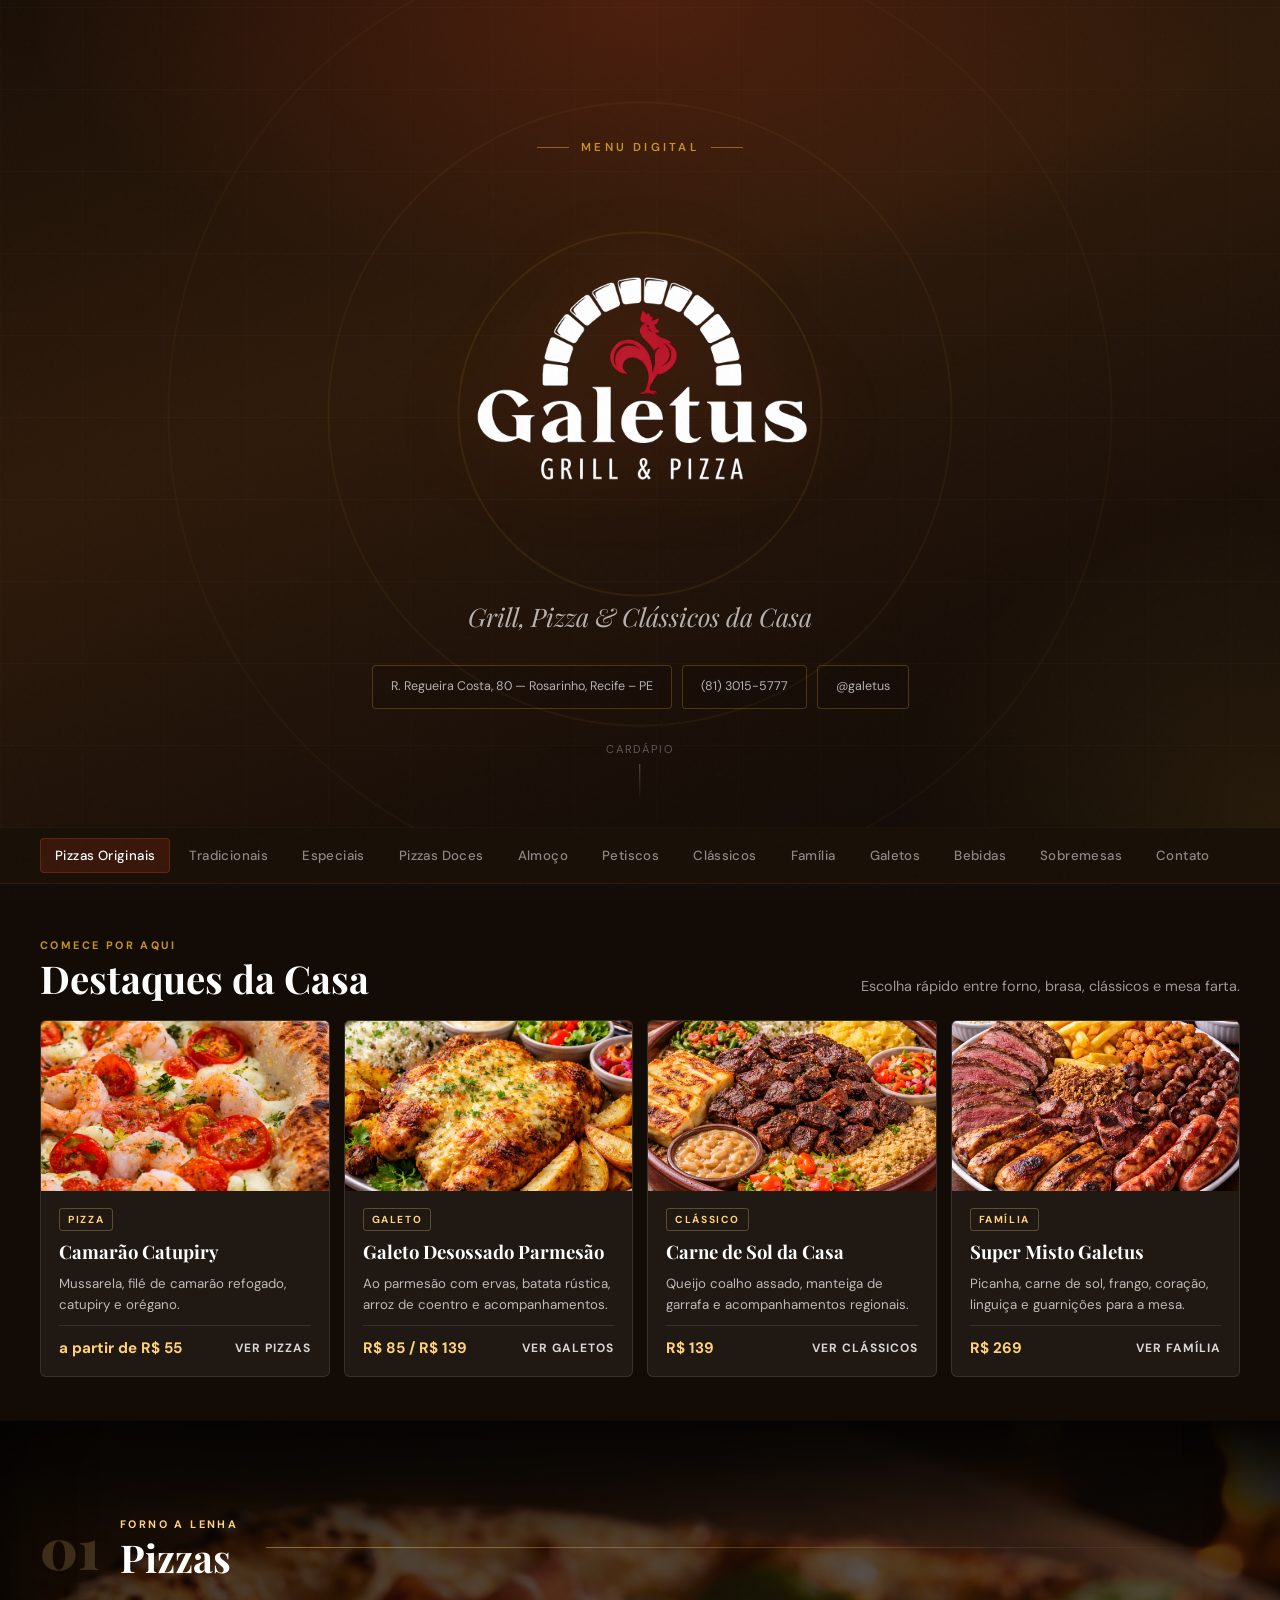
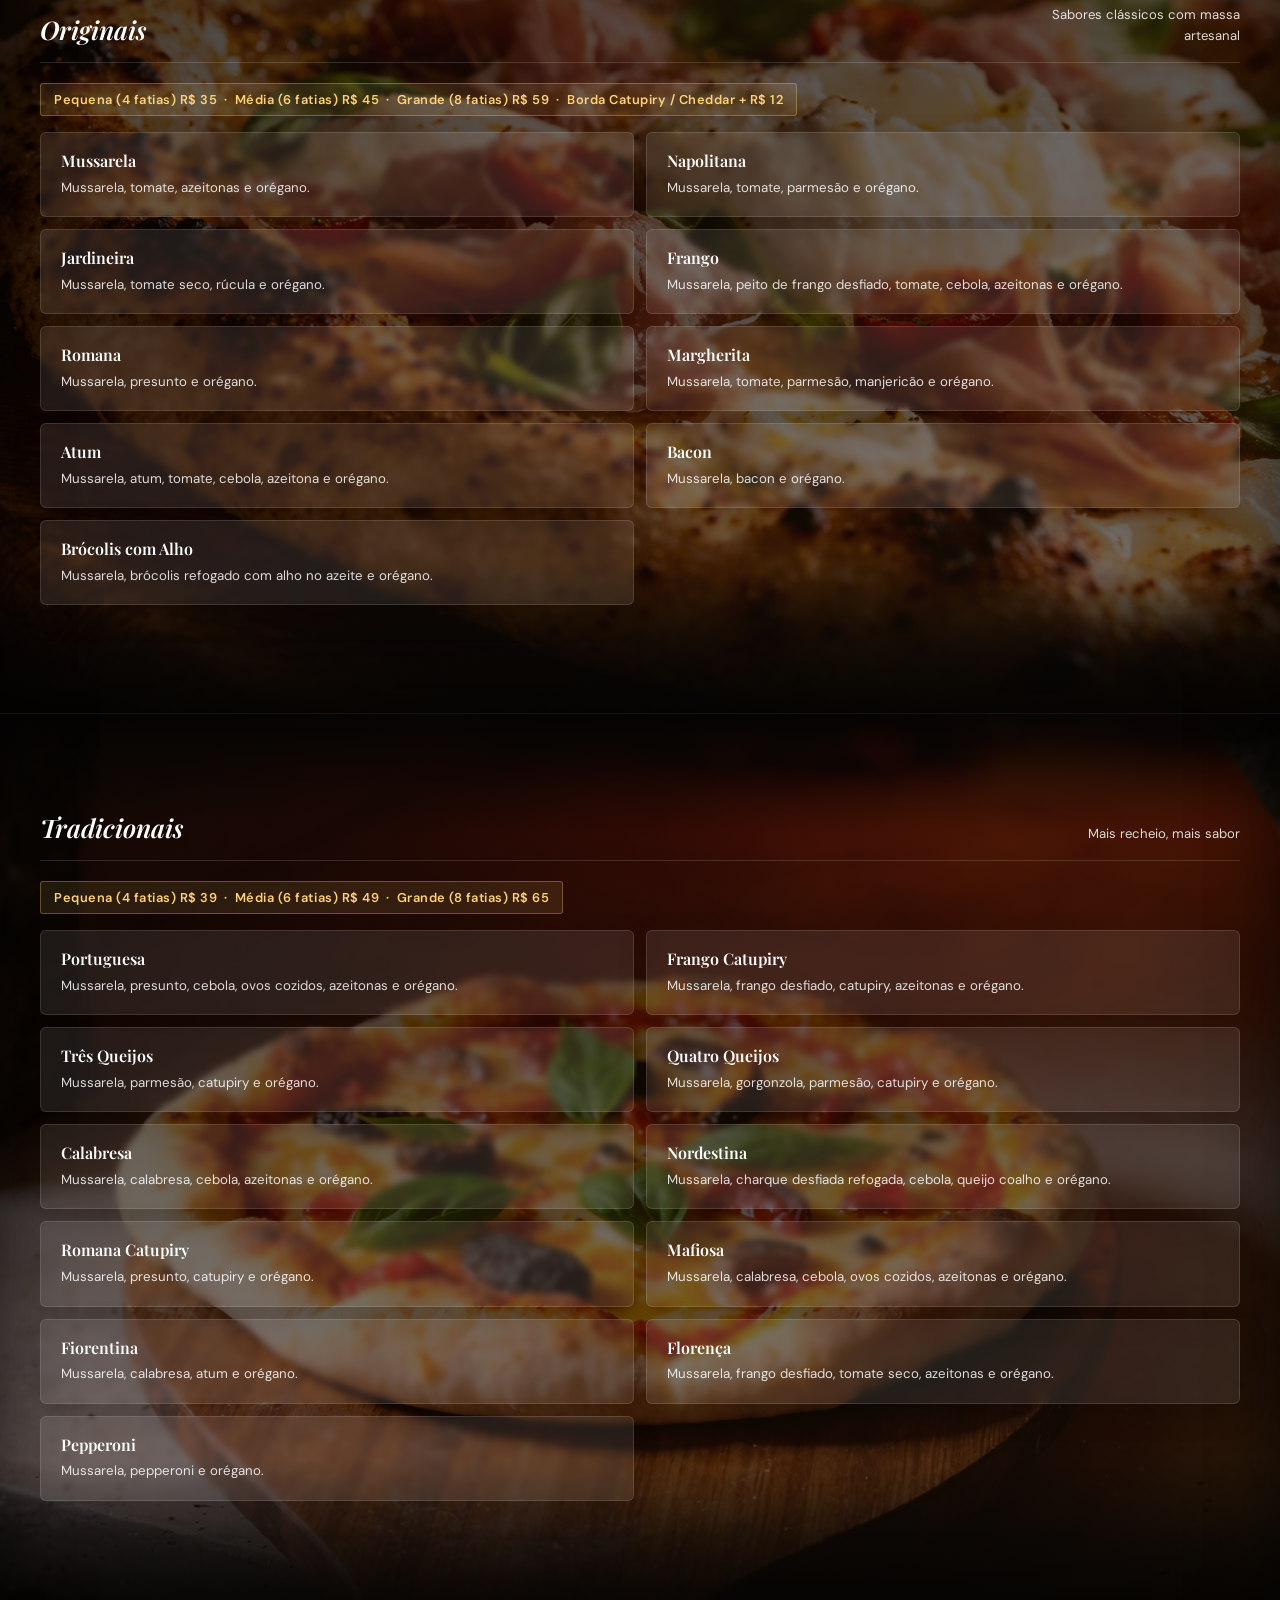
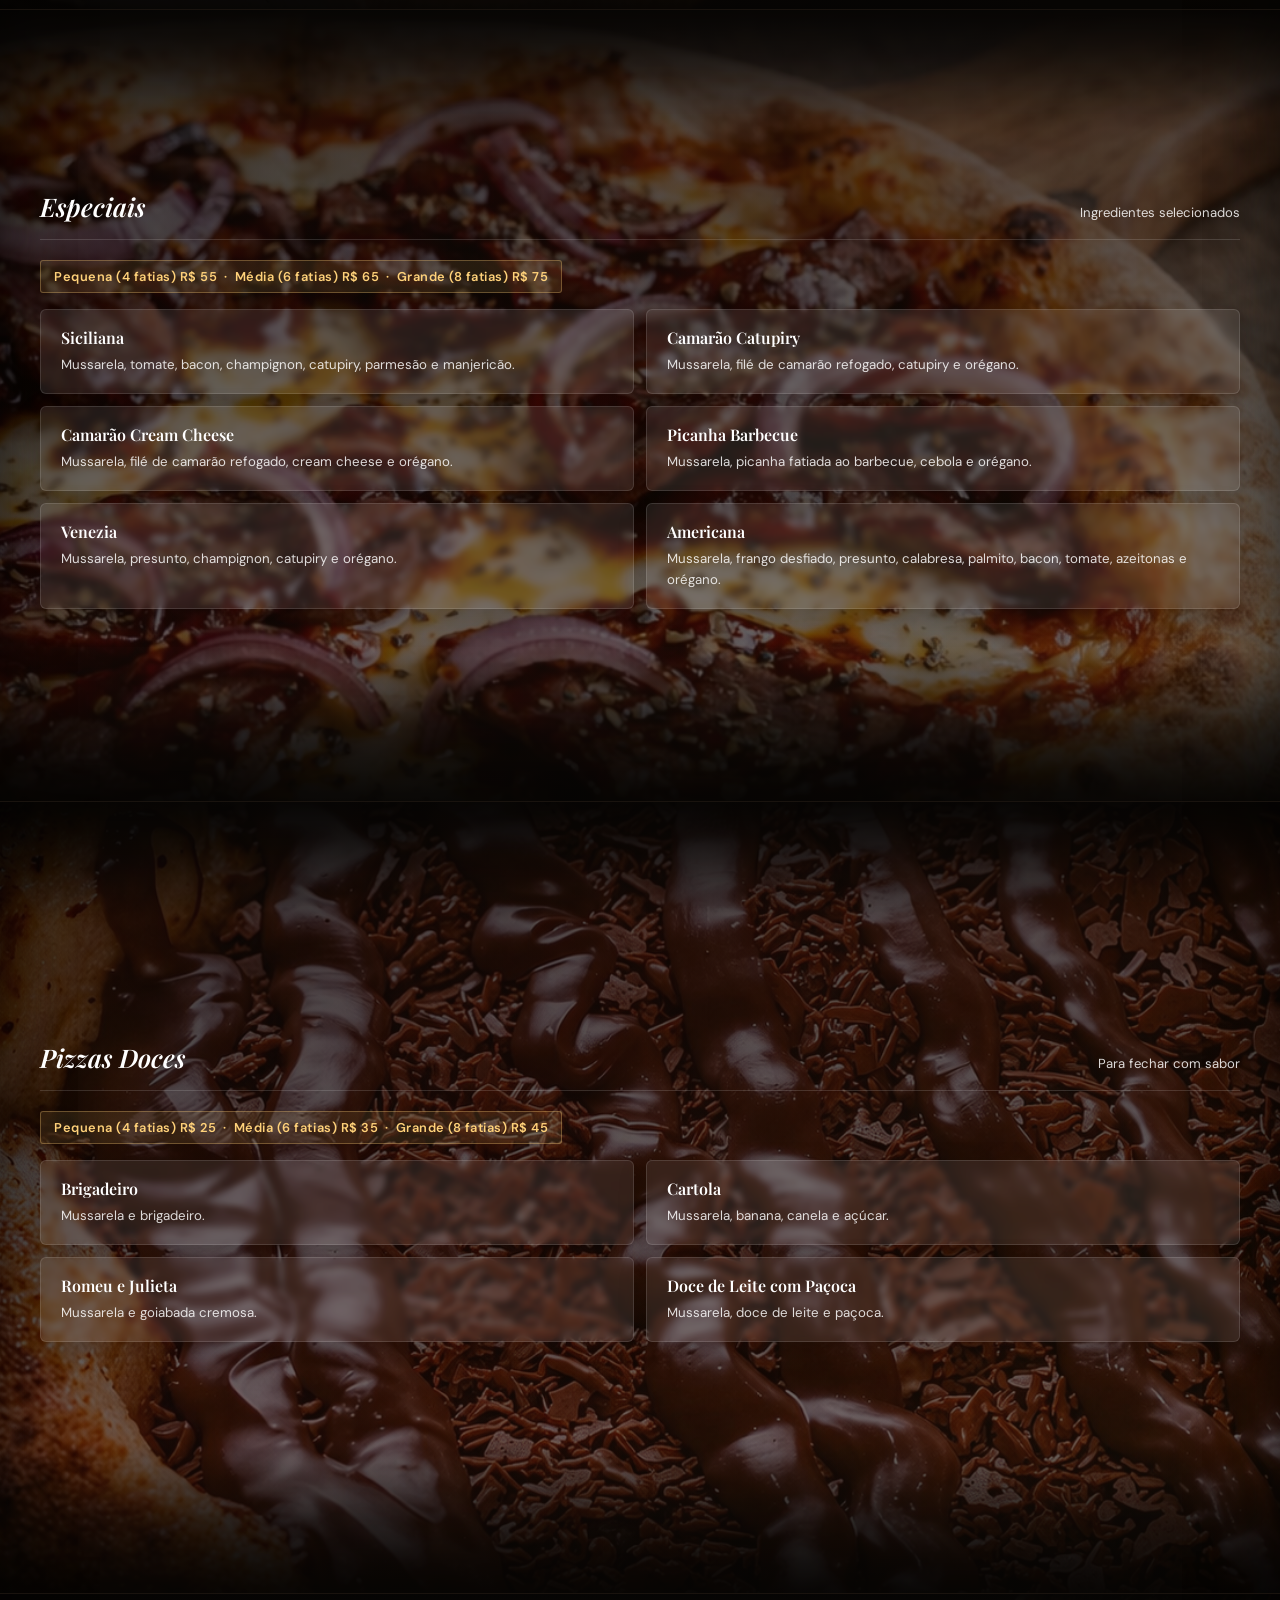
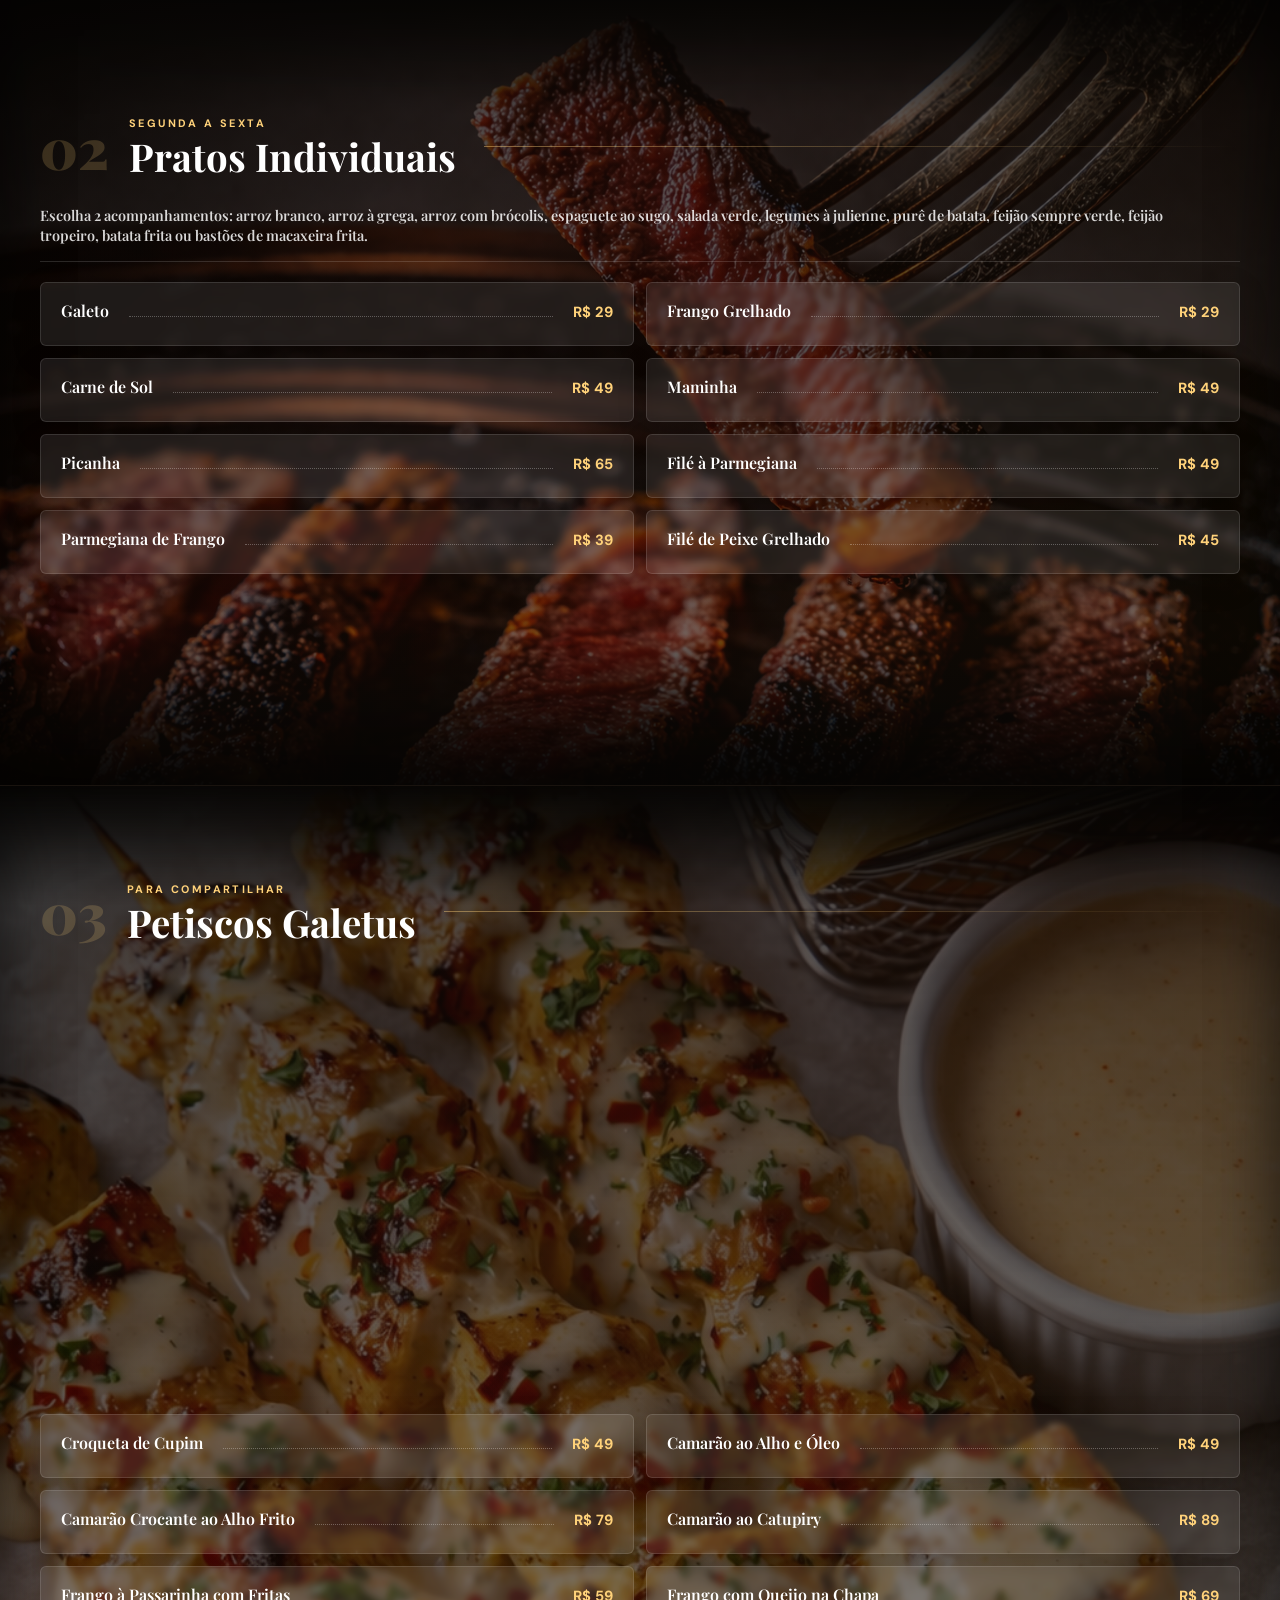
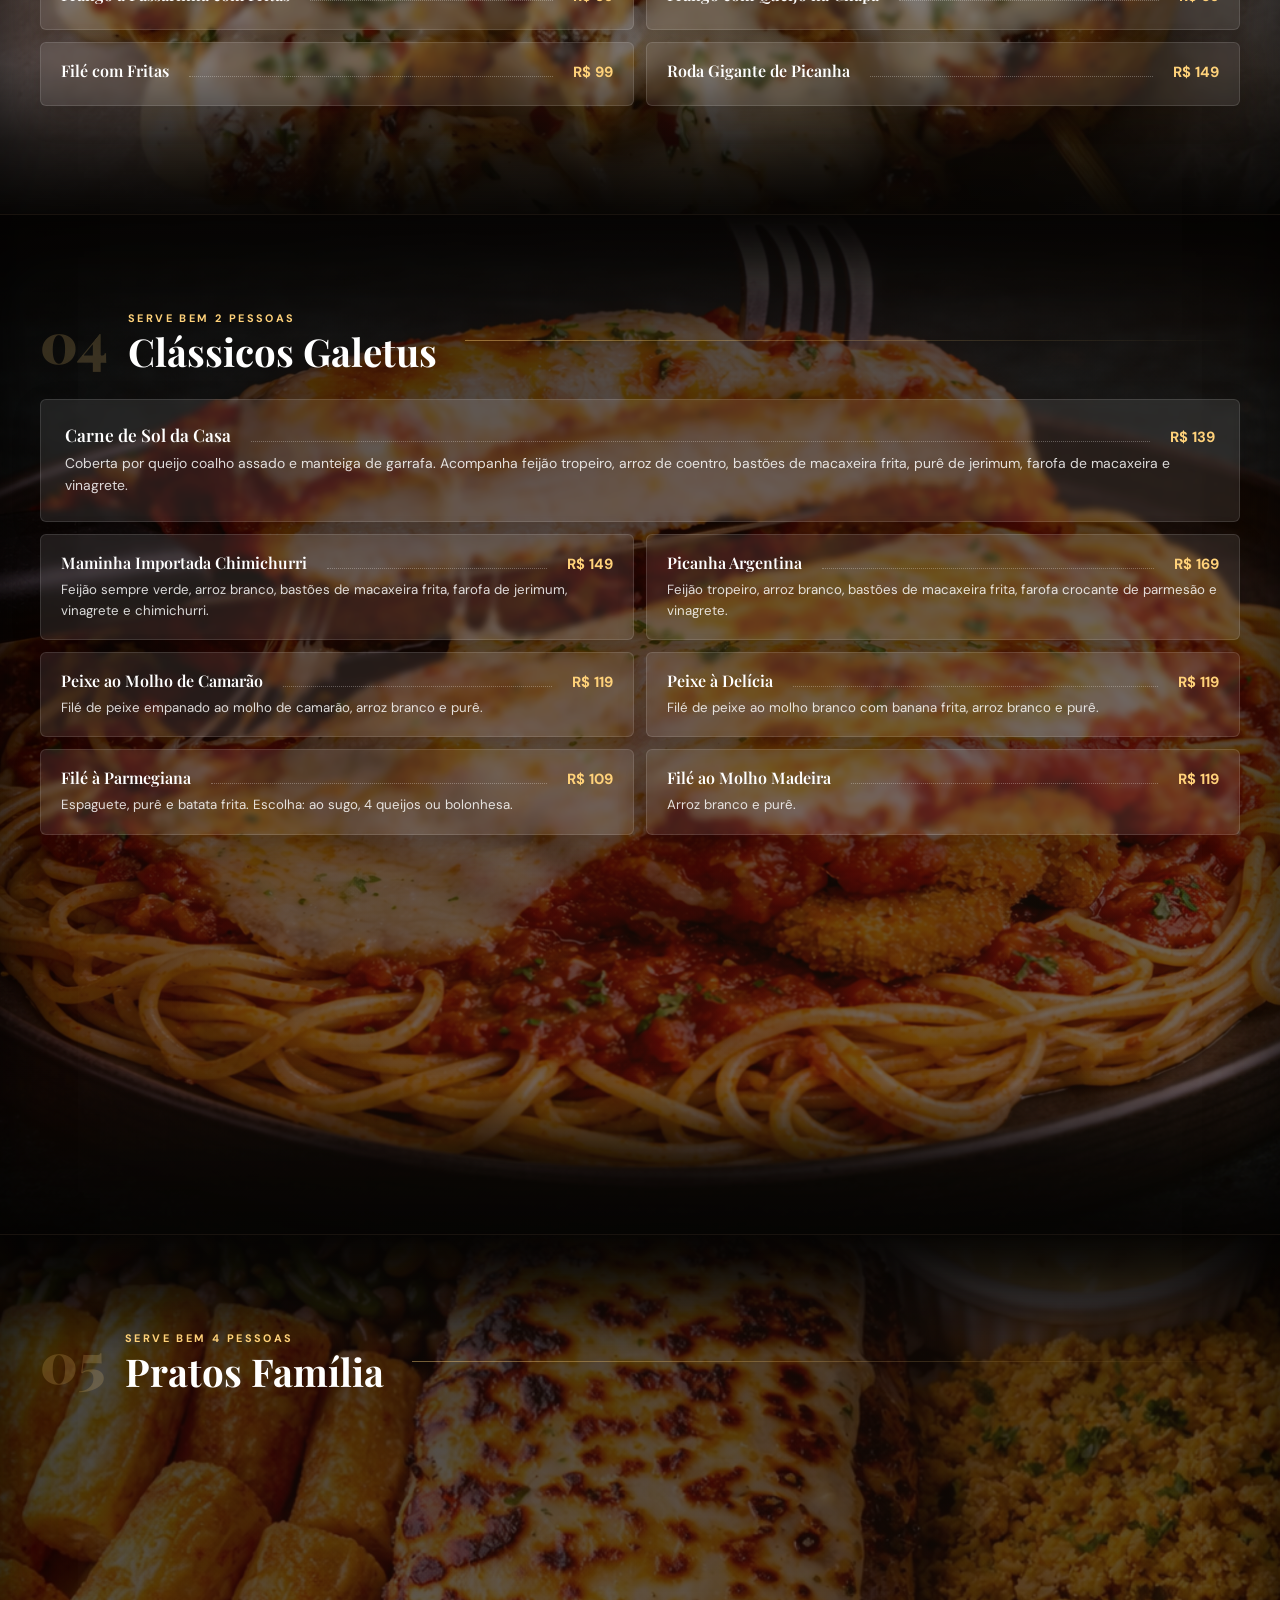
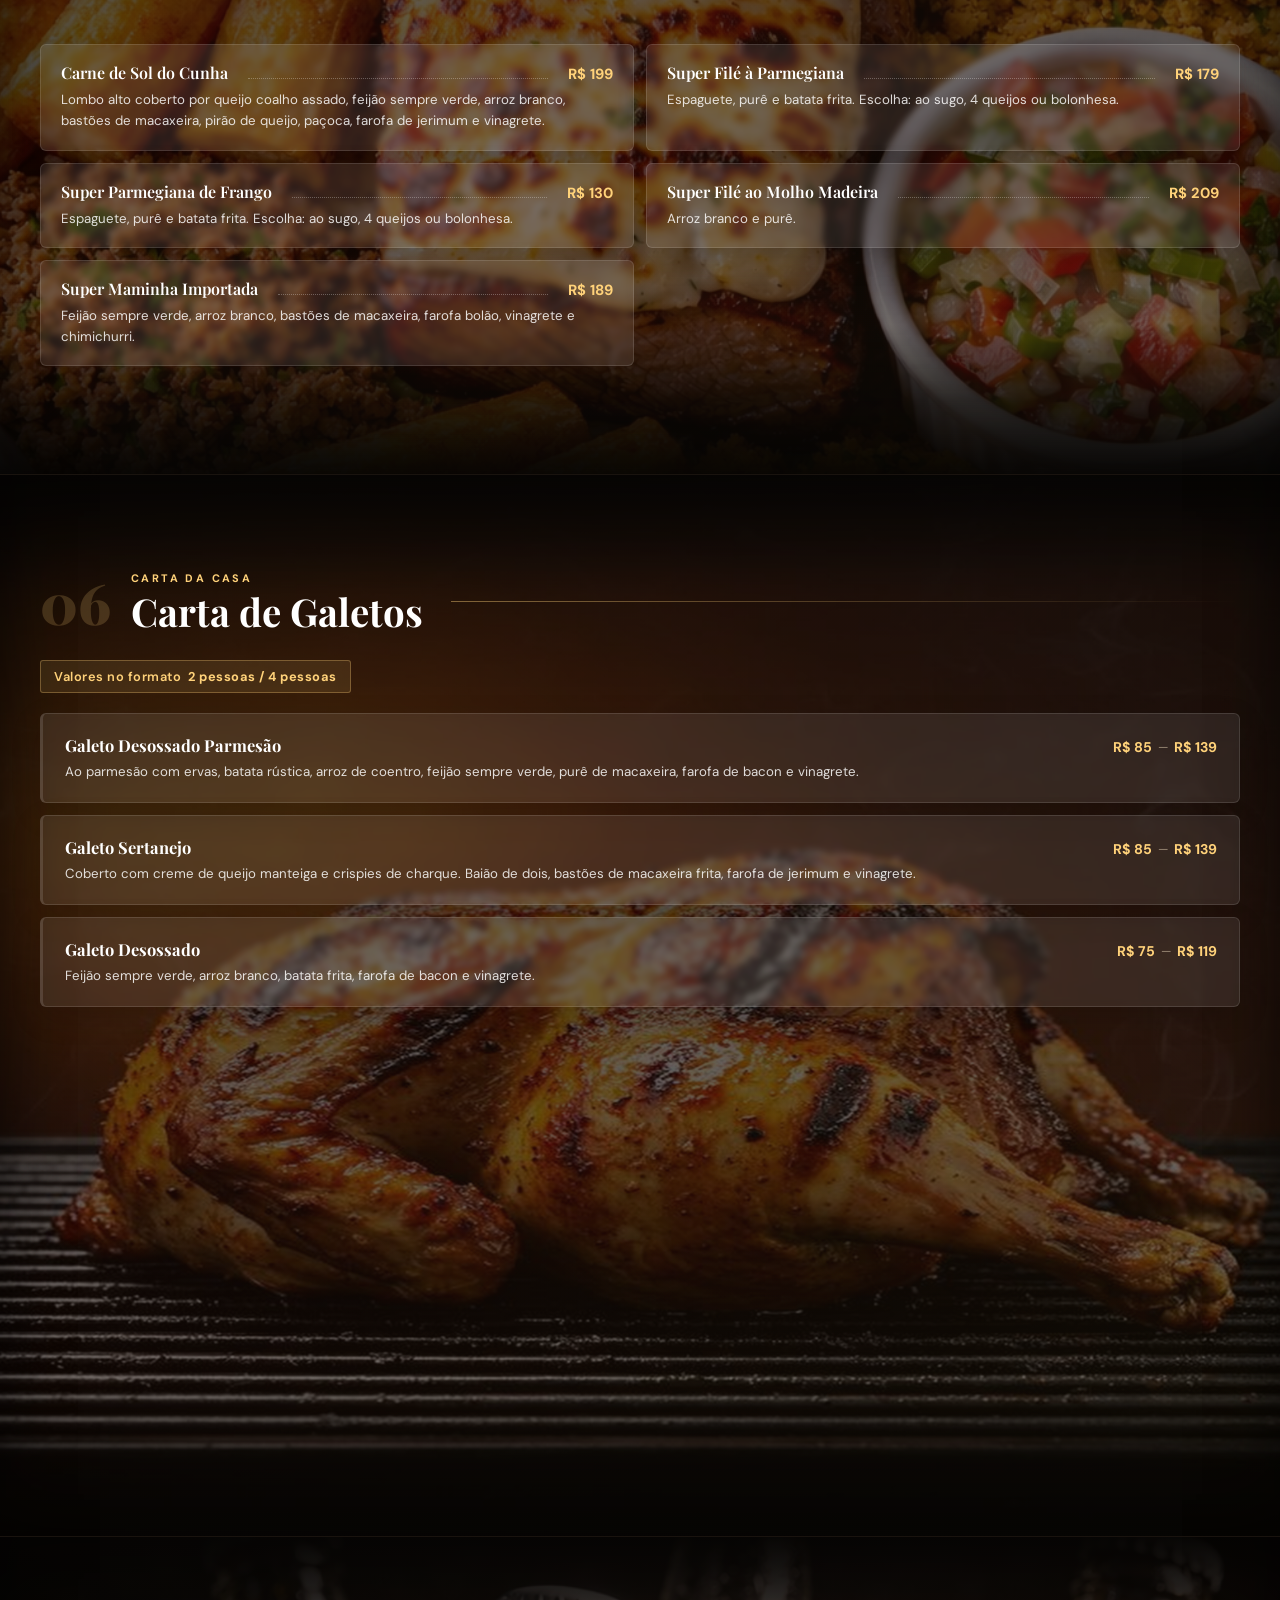
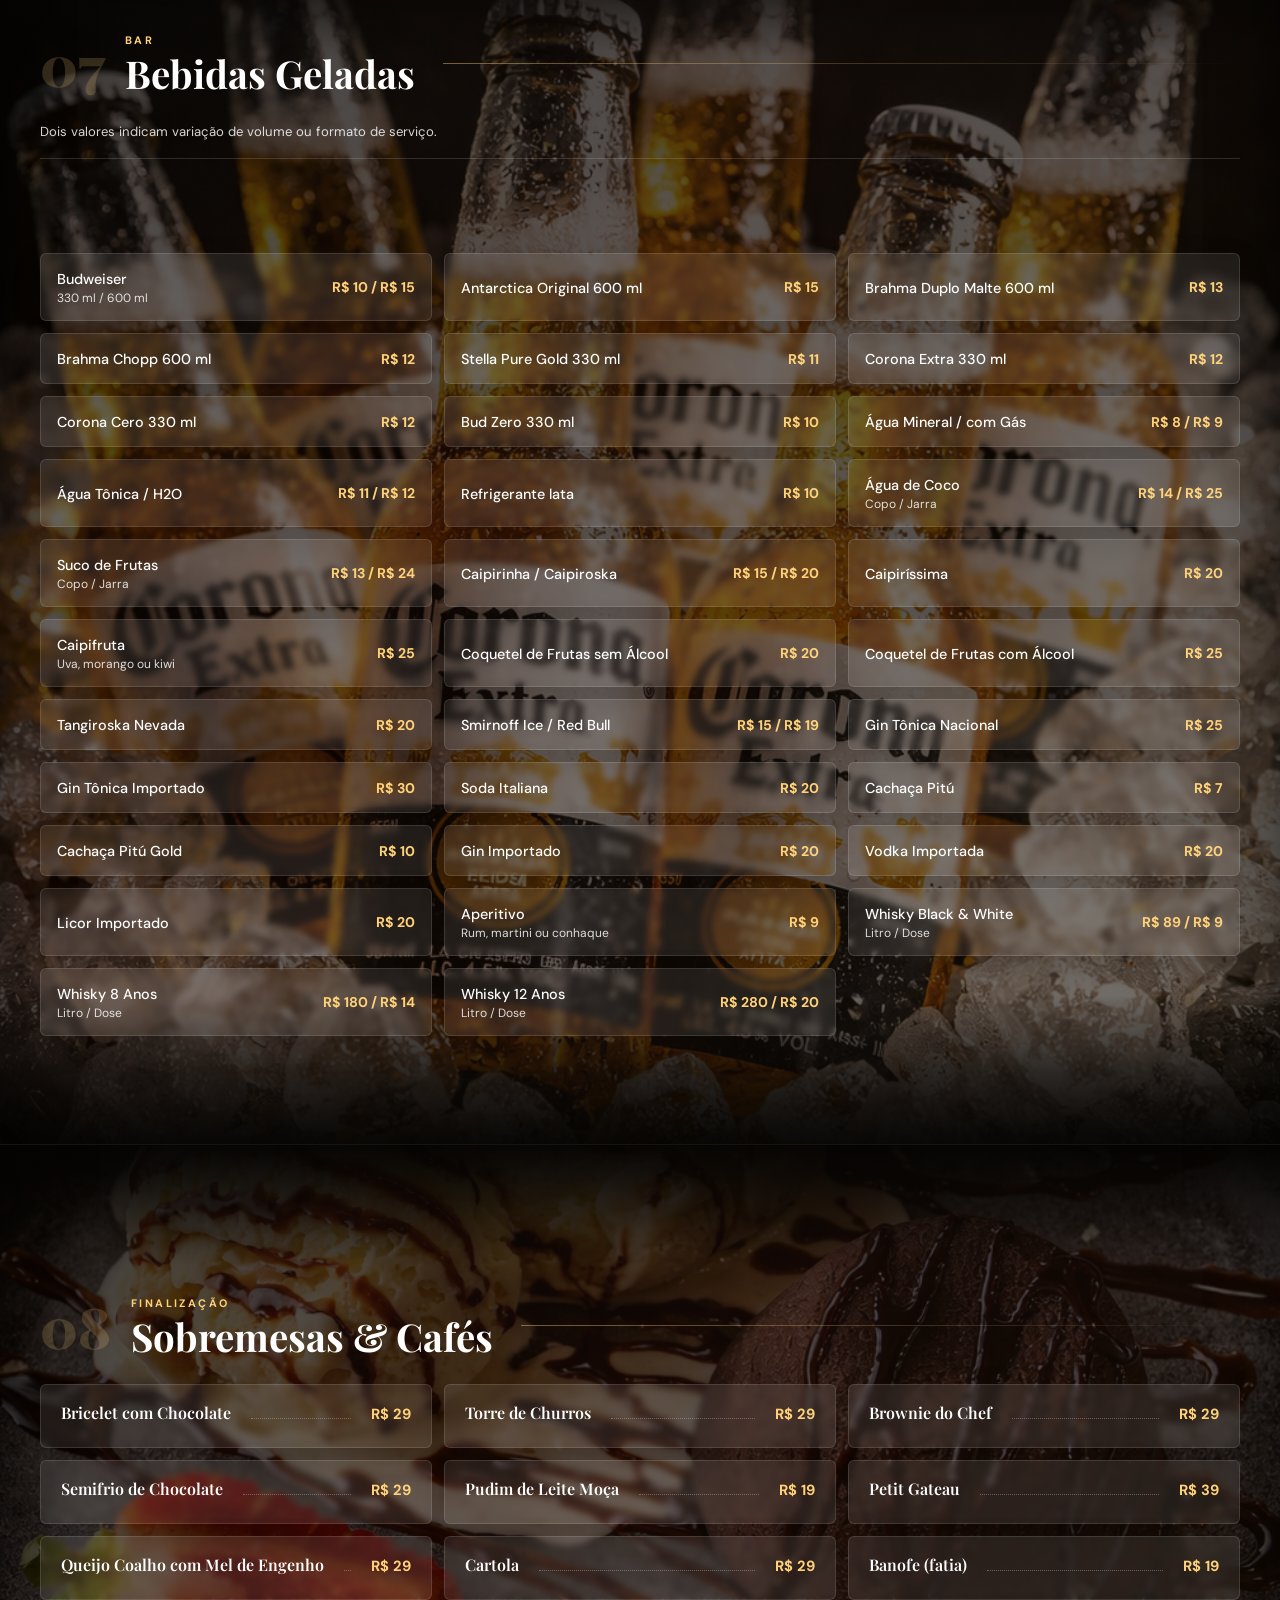
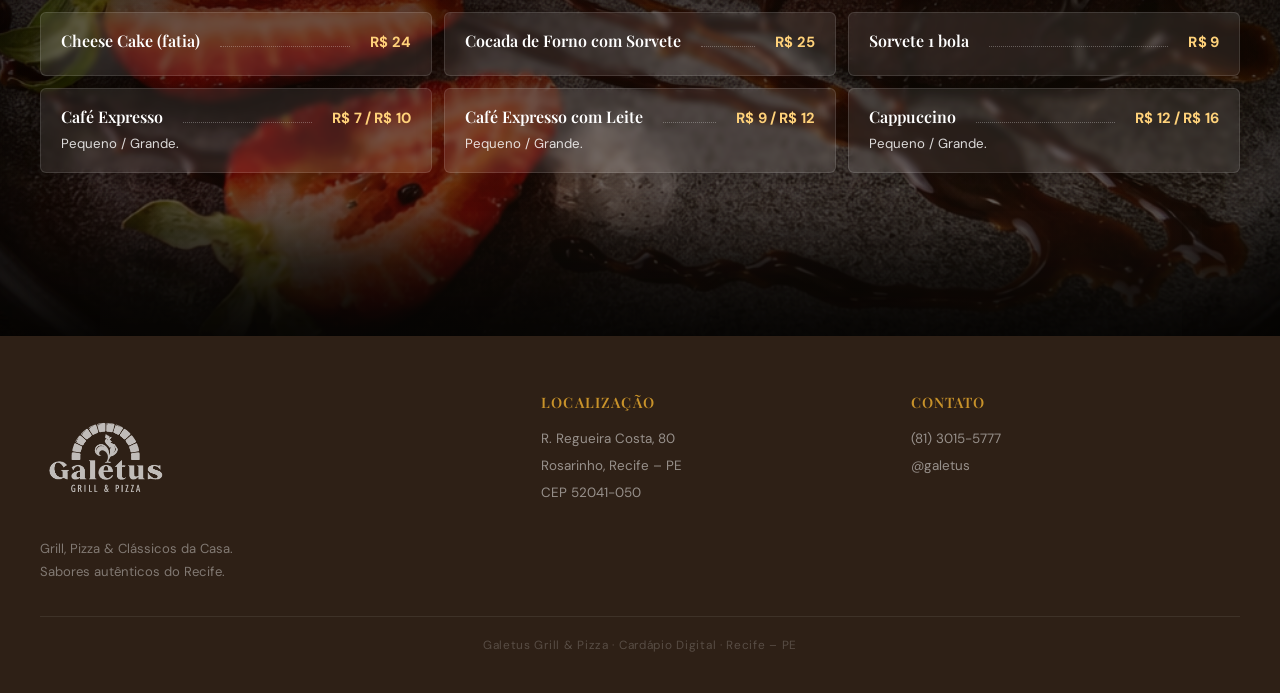
==== commit e9875b2e: "Corrige nome parmesao" ====
--- a/index.html
+++ b/index.html
@@ -908,10 +908,10 @@
 </div>
 </article>
 <article class="pick-card">
-<div class="pick-media"><img alt="Galeto Desossado Parmezão" loading="lazy" src="fotos/galeto-desossado-parmezao.png"/></div>
+<div class="pick-media"><img alt="Galeto Desossado Parmesão" loading="lazy" src="fotos/galeto-desossado-parmezao.png"/></div>
 <div class="pick-body">
 <span class="pick-tag">Galeto</span>
-<h3 class="pick-name">Galeto Desossado Parmezão</h3>
+<h3 class="pick-name">Galeto Desossado Parmesão</h3>
 <p class="pick-desc">Ao parmesão com ervas, batata rústica, arroz de coentro e acompanhamentos.</p>
 <div class="pick-foot"><span class="pick-price">R$ 85 / R$ 139</span><a class="pick-link" href="#galetos">Ver galetos</a></div>
 </div>
@@ -1123,7 +1123,7 @@
 </div><div class="section-block">
 <div class="price-badge" style="margin-bottom:20px">Valores no formato  <strong>2 pessoas / 4 pessoas</strong></div>
 <div class="galeto-card">
-<div class="galeto-top"><span class="galeto-name">Galeto Desossado Parmezão</span><div class="galeto-prices"><span class="p">R$ 85</span><span class="sep">—</span><span class="p">R$ 139</span></div></div>
+<div class="galeto-top"><span class="galeto-name">Galeto Desossado Parmesão</span><div class="galeto-prices"><span class="p">R$ 85</span><span class="sep">—</span><span class="p">R$ 139</span></div></div>
 <p class="galeto-desc">Ao parmesão com ervas, batata rústica, arroz de coentro, feijão sempre verde, purê de macaxeira, farofa de bacon e vinagrete.</p>
 </div>
 <div class="galeto-card">
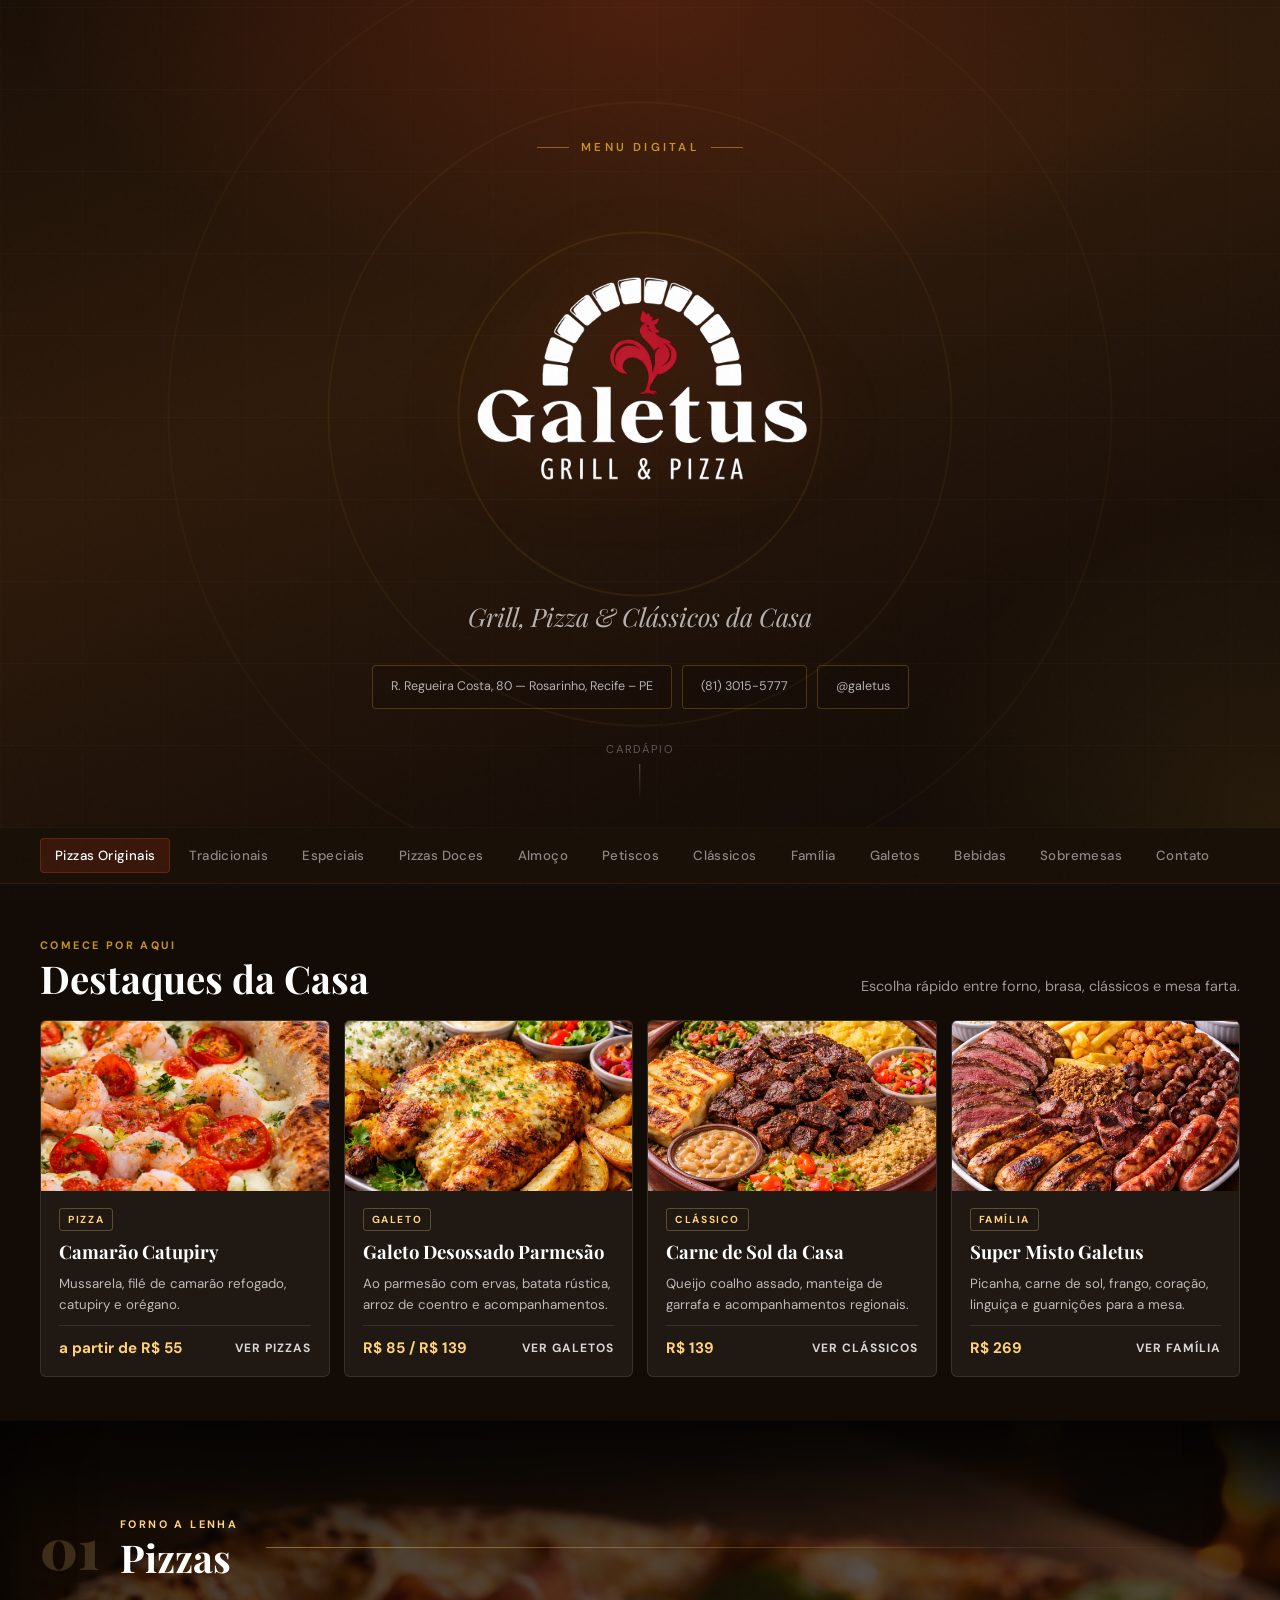
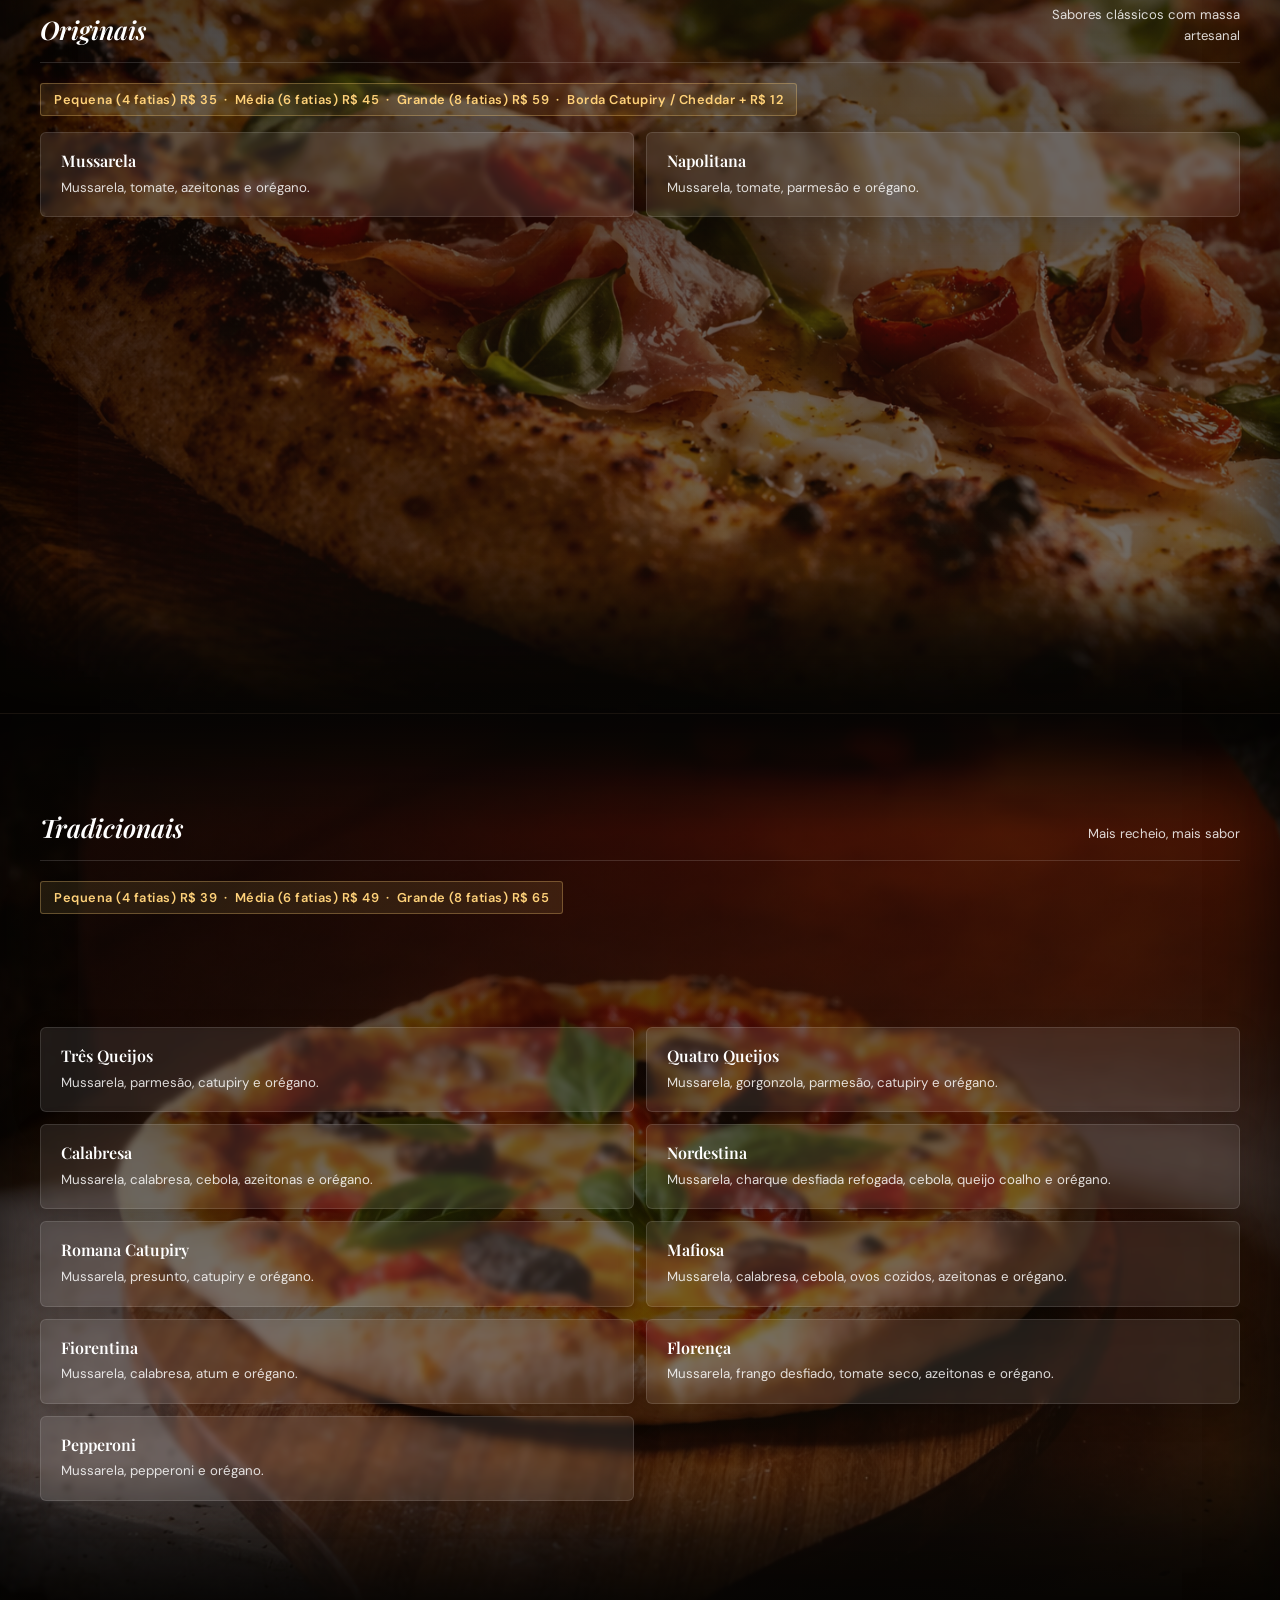
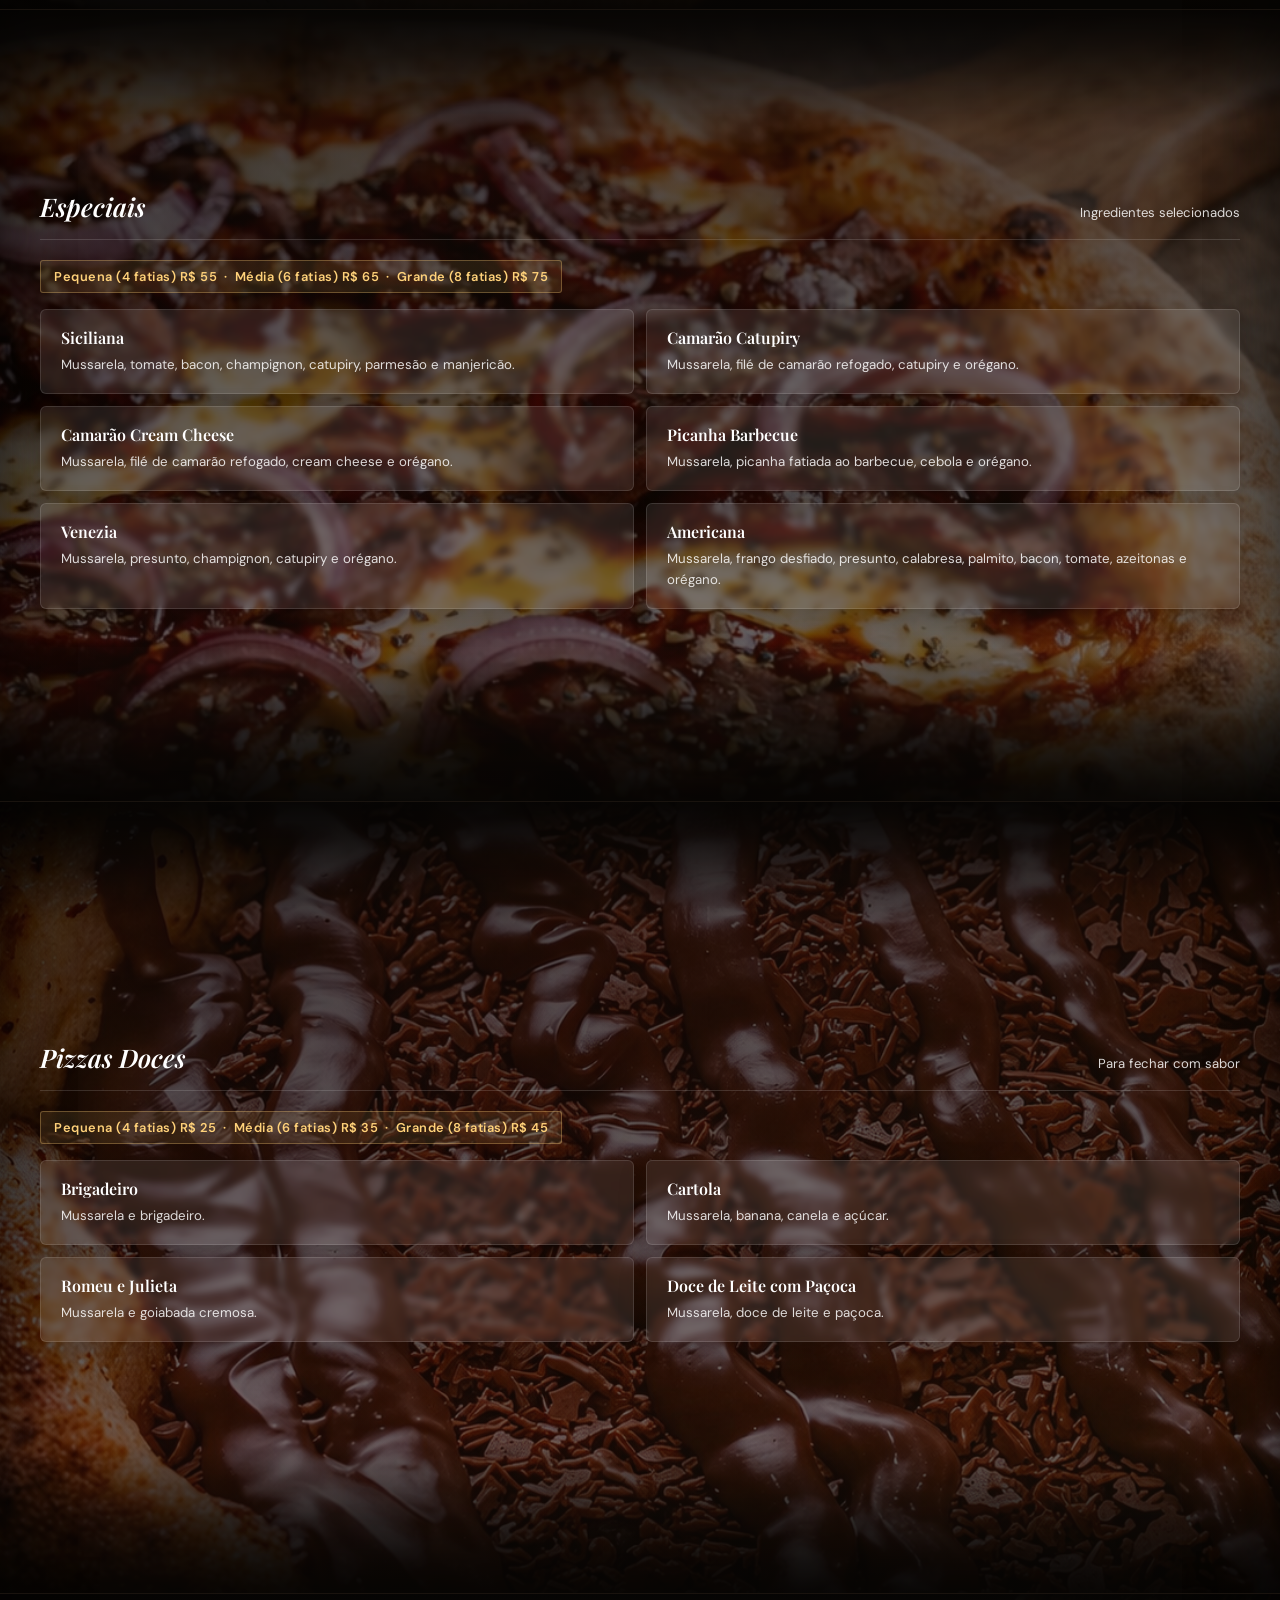
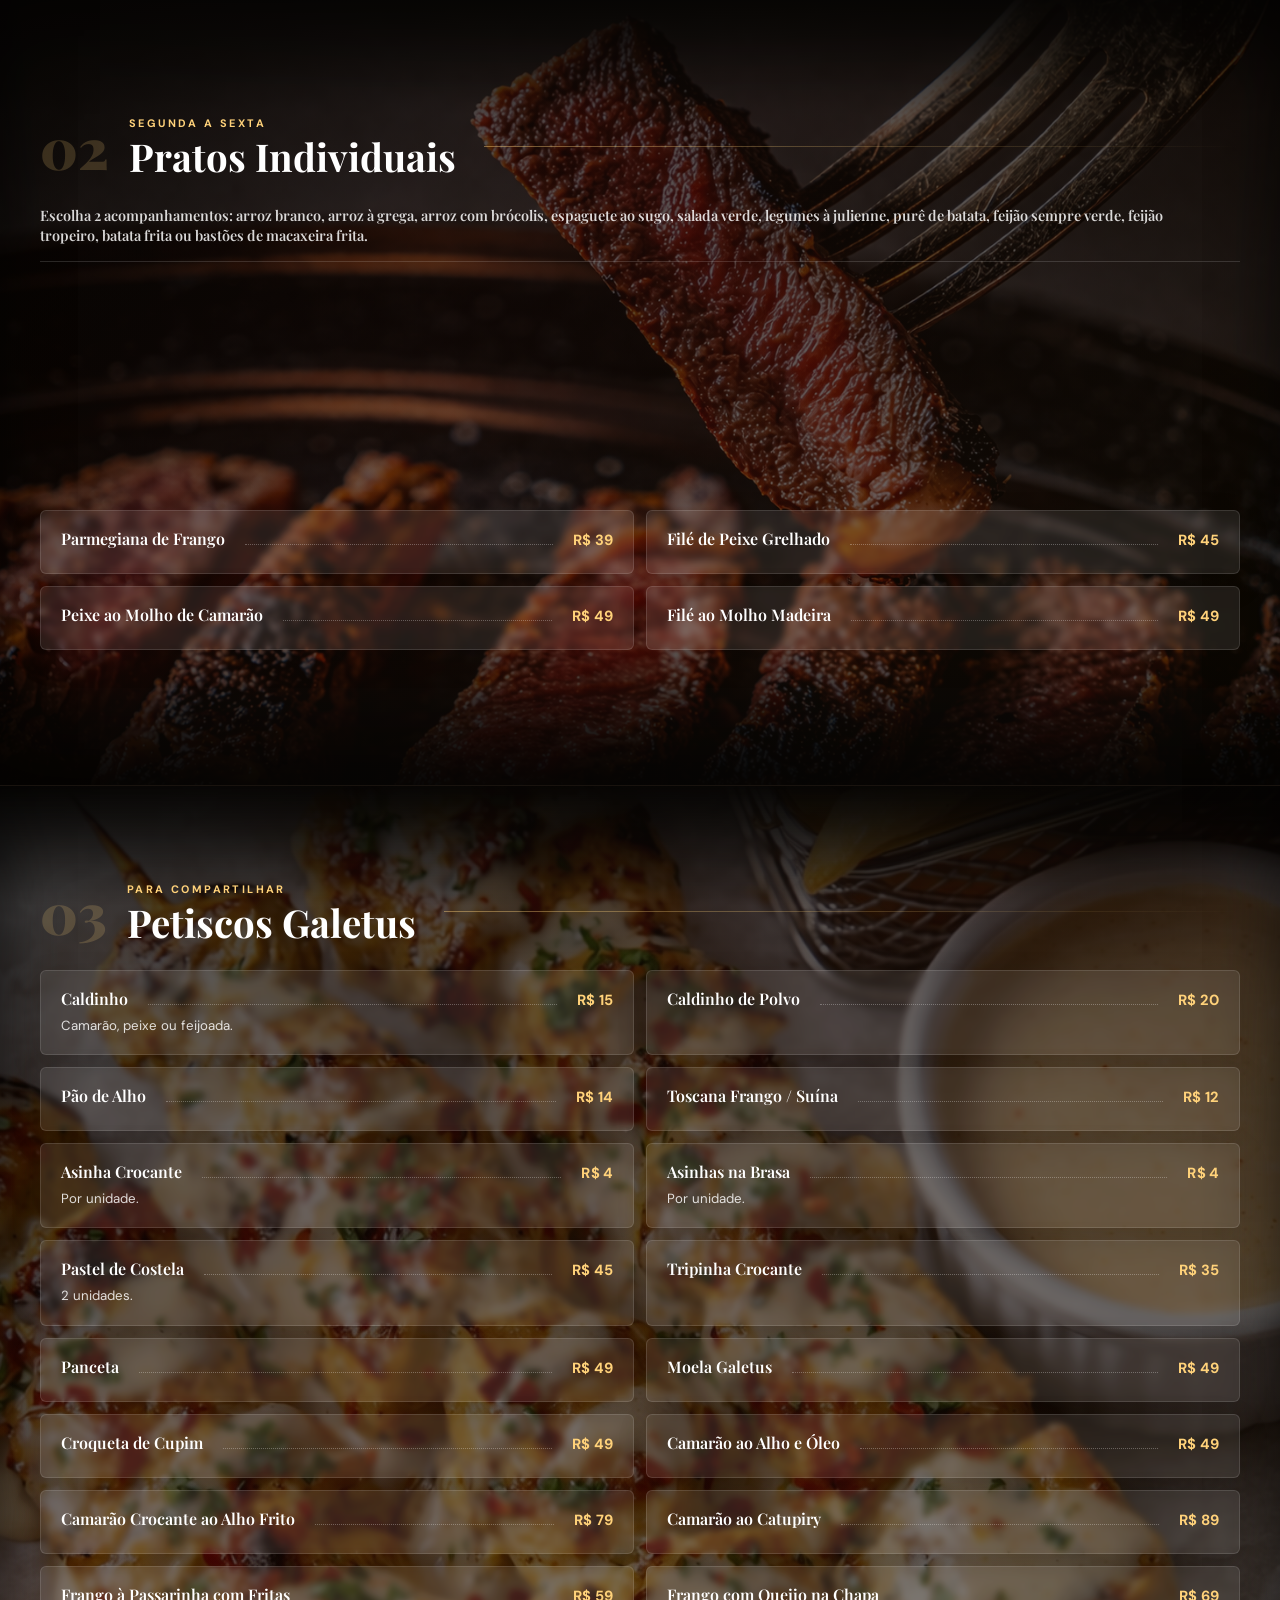
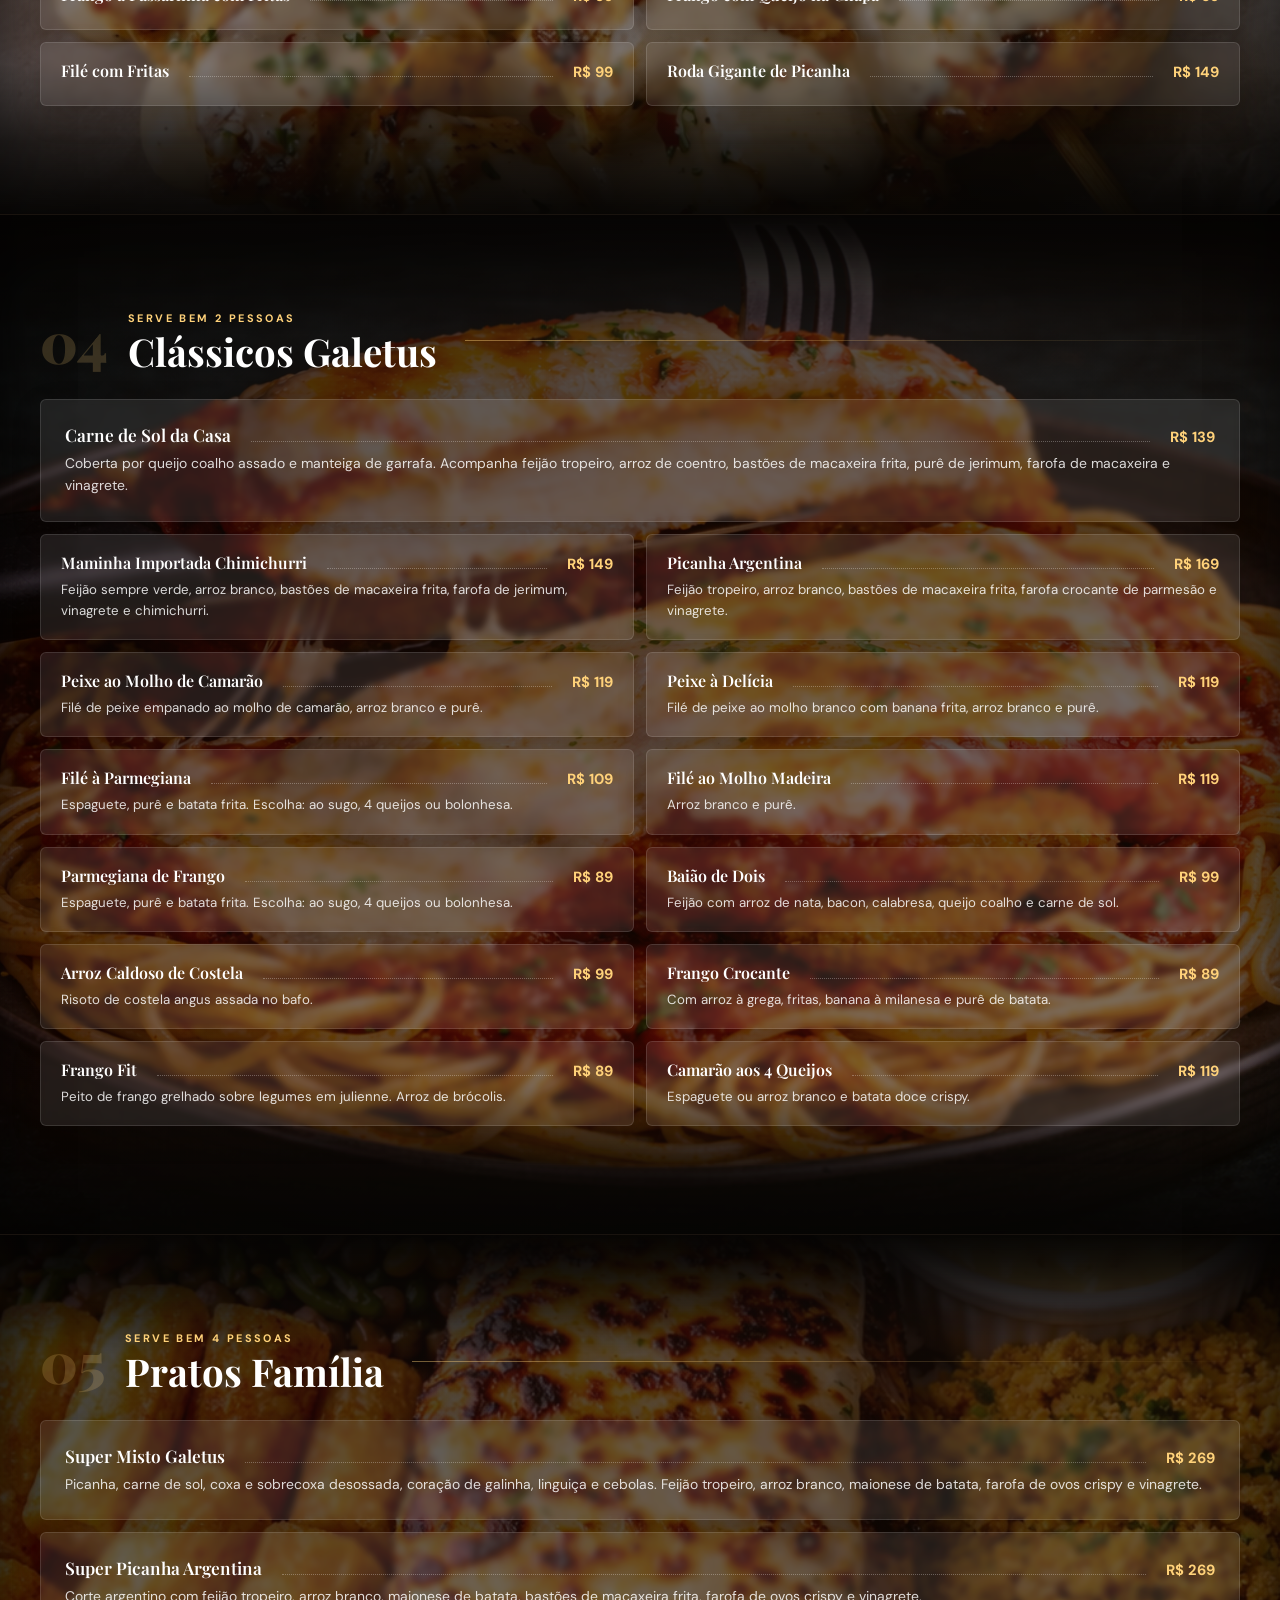
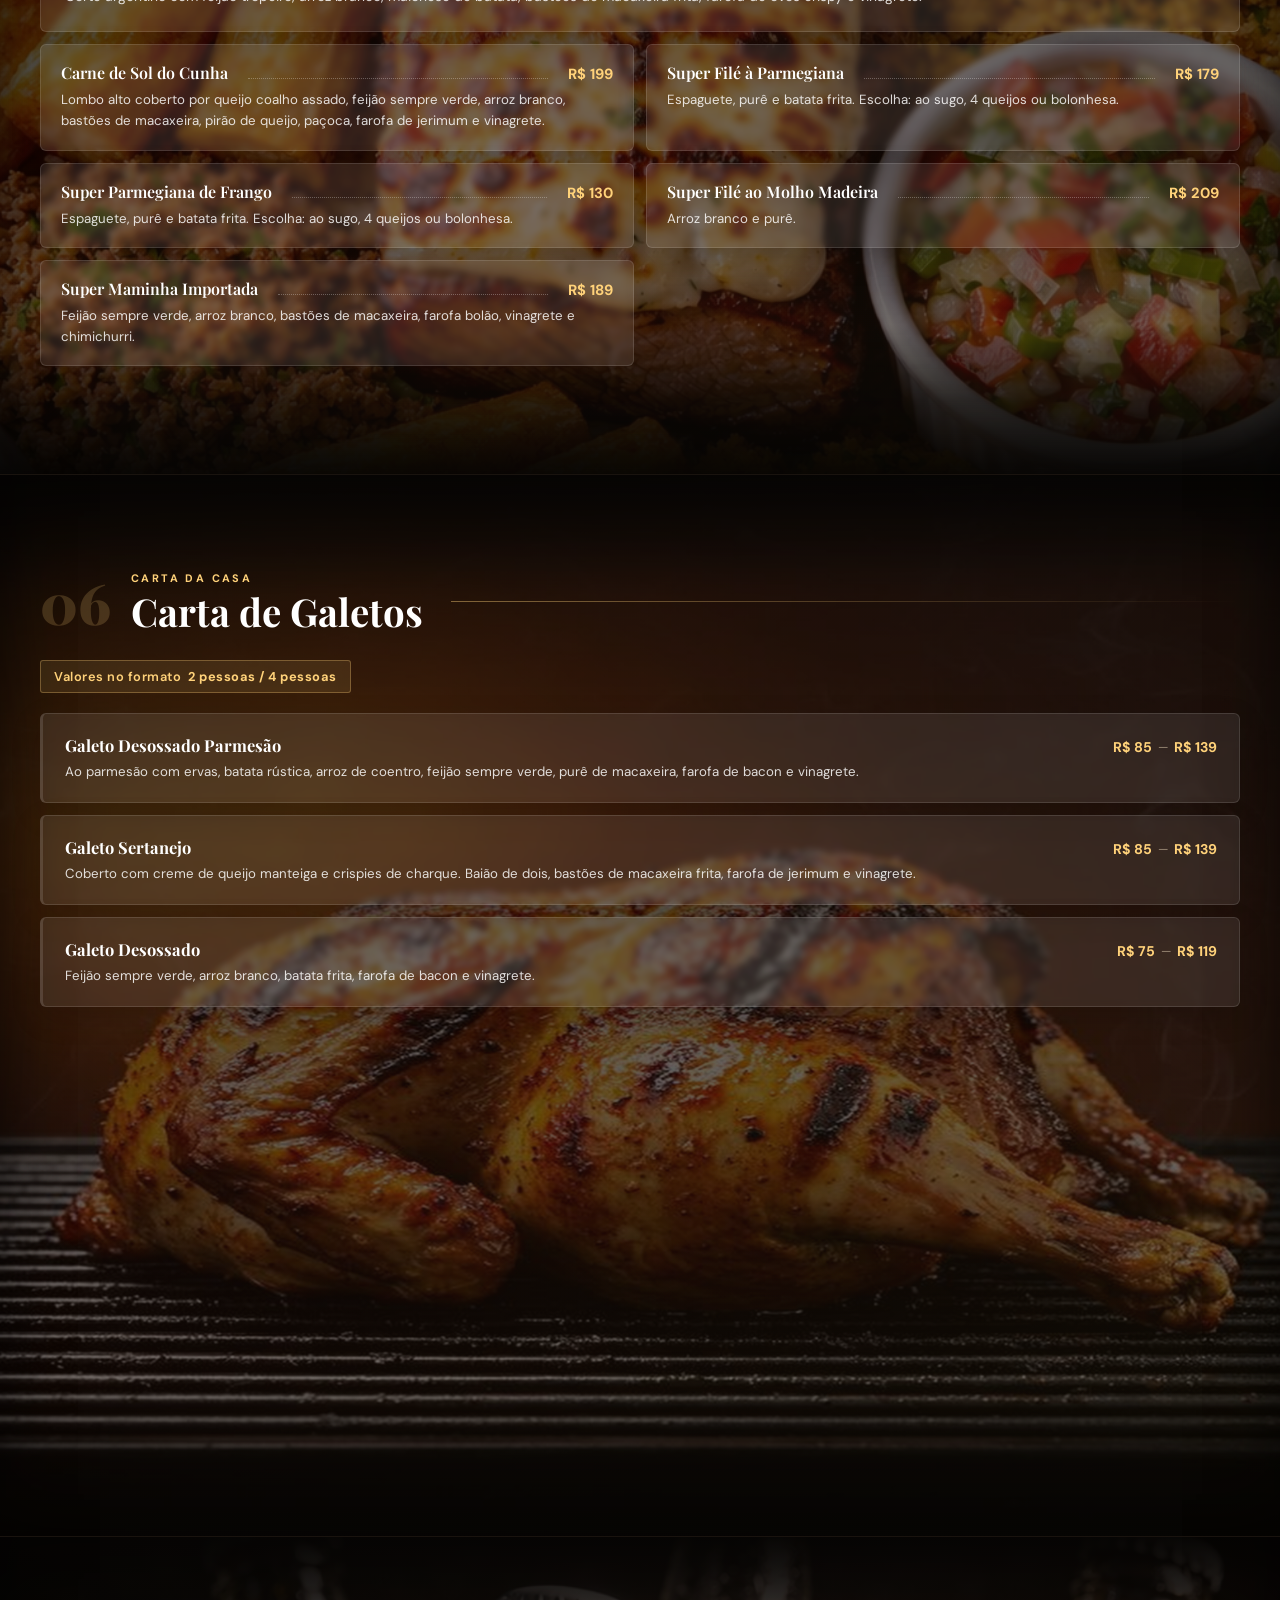
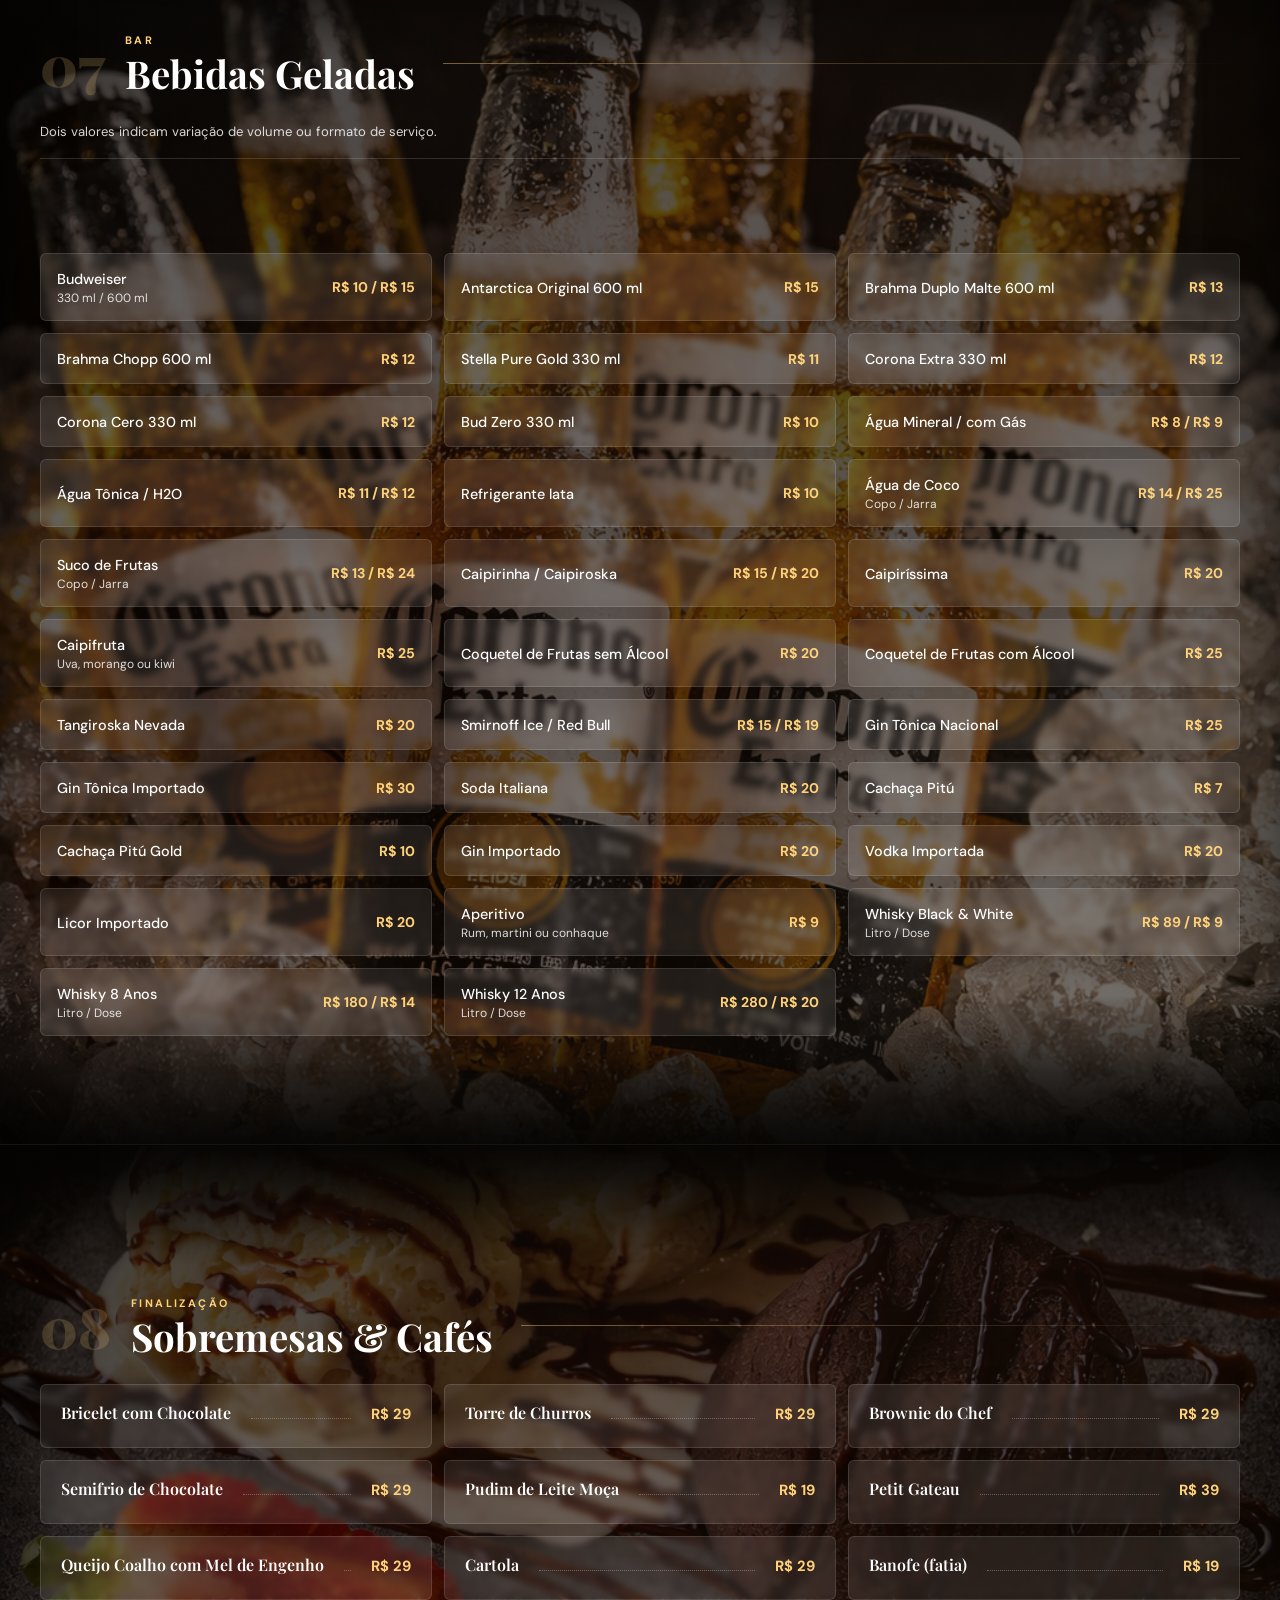
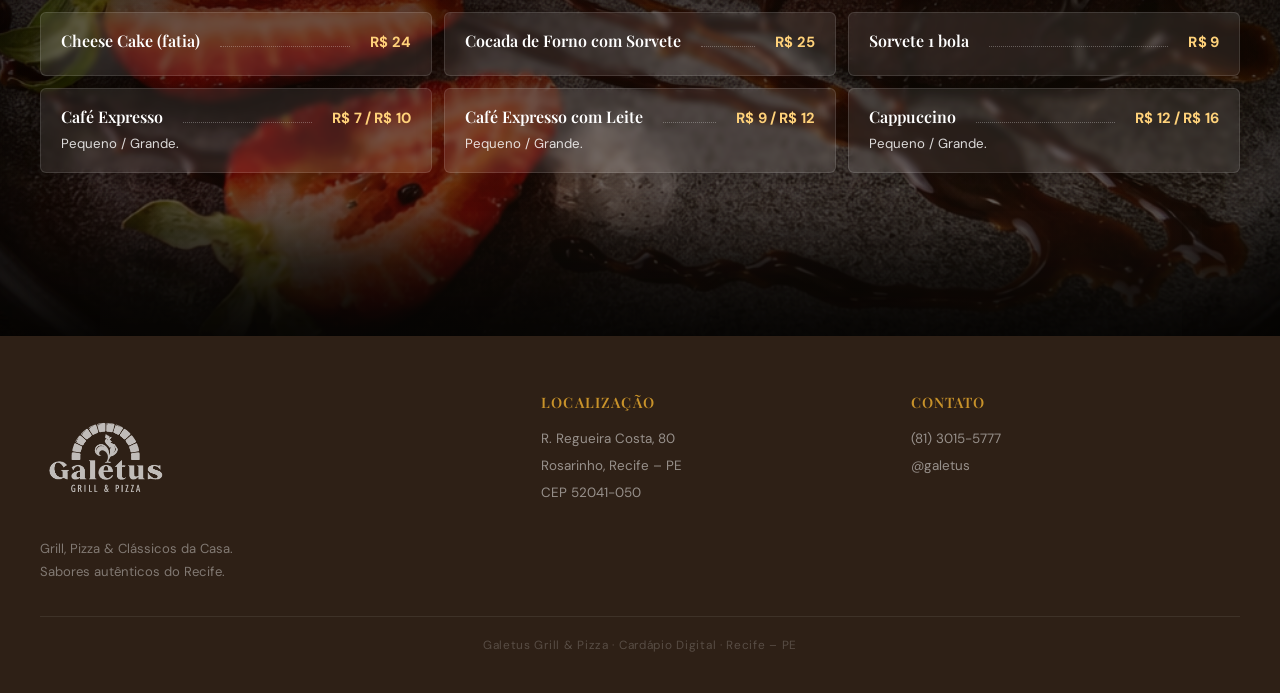
==== commit 2bc69803: "Add hidden Bible verse to menu HTML" ====
--- a/index.html
+++ b/index.html
@@ -12,6 +12,7 @@
 <link href="https://fonts.googleapis.com" rel="preconnect"/>
 <link crossorigin="" href="https://fonts.gstatic.com" rel="preconnect"/>
 <link href="https://fonts.googleapis.com/css2?family=Playfair+Display:ital,wght@0,500;0,600;0,700;0,900;1,500;1,700&amp;family=DM+Sans:wght@300;400;500;600;700&amp;display=swap" rel="stylesheet"/>
+<!-- Versiculo oculto: Salmos 19:14 "Que as palavras dos meus lábios e o meditar do meu coração sejam agradáveis na tua presença, SENHOR, rocha minha e redentor meu!" -->
 <style>
 :root{
   --ink:#1a1008;
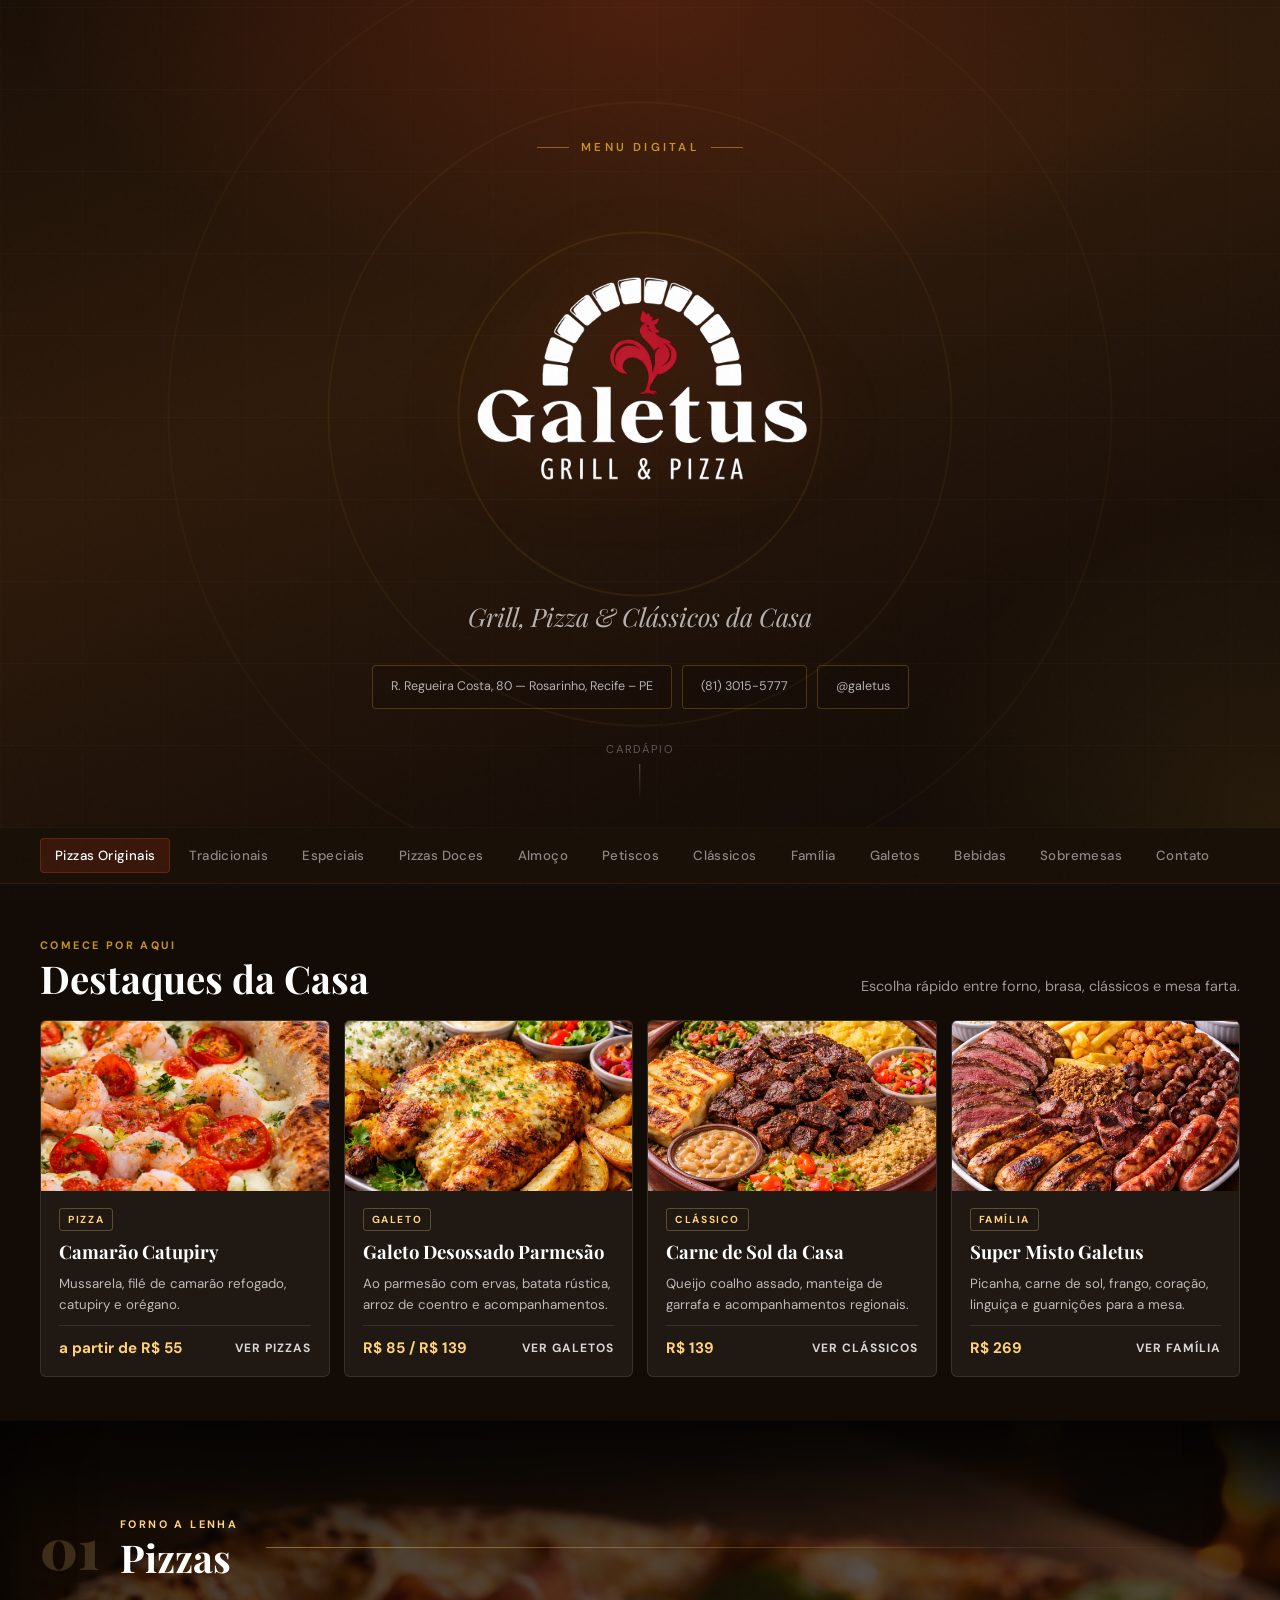
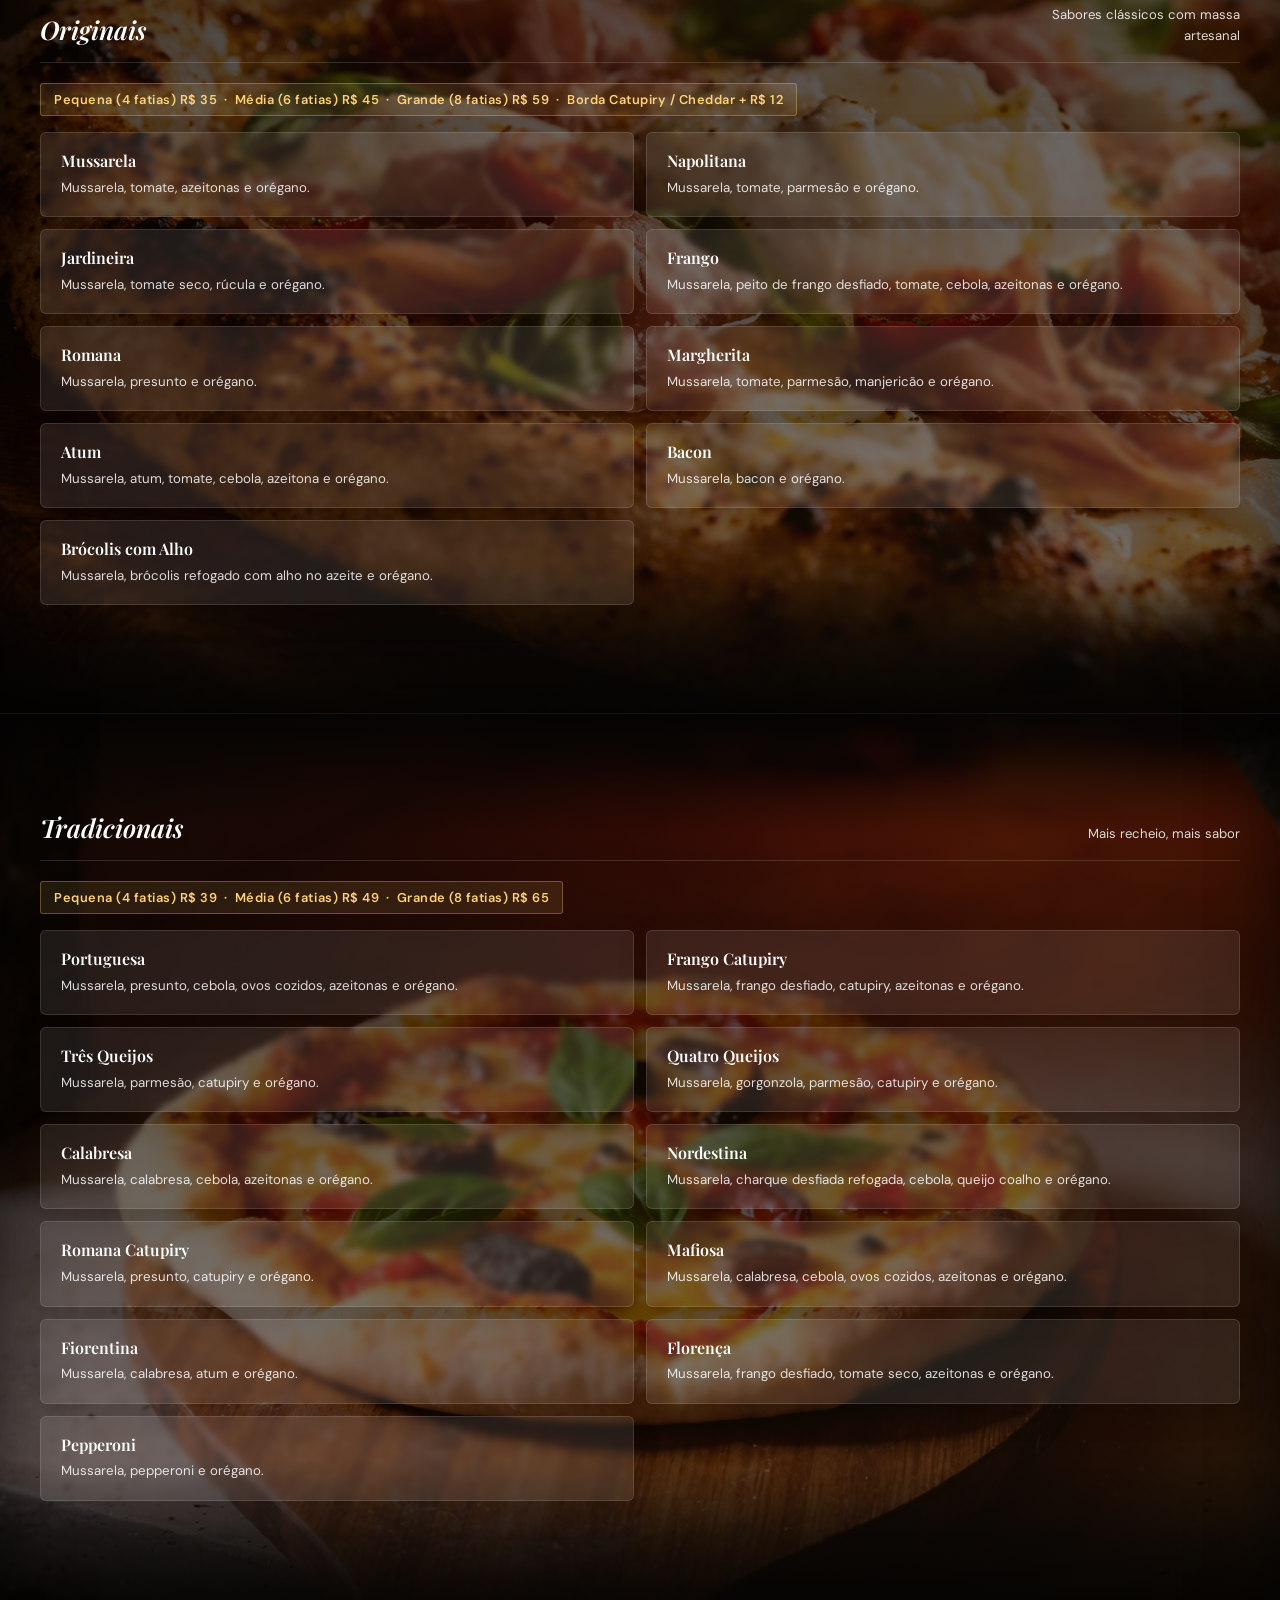
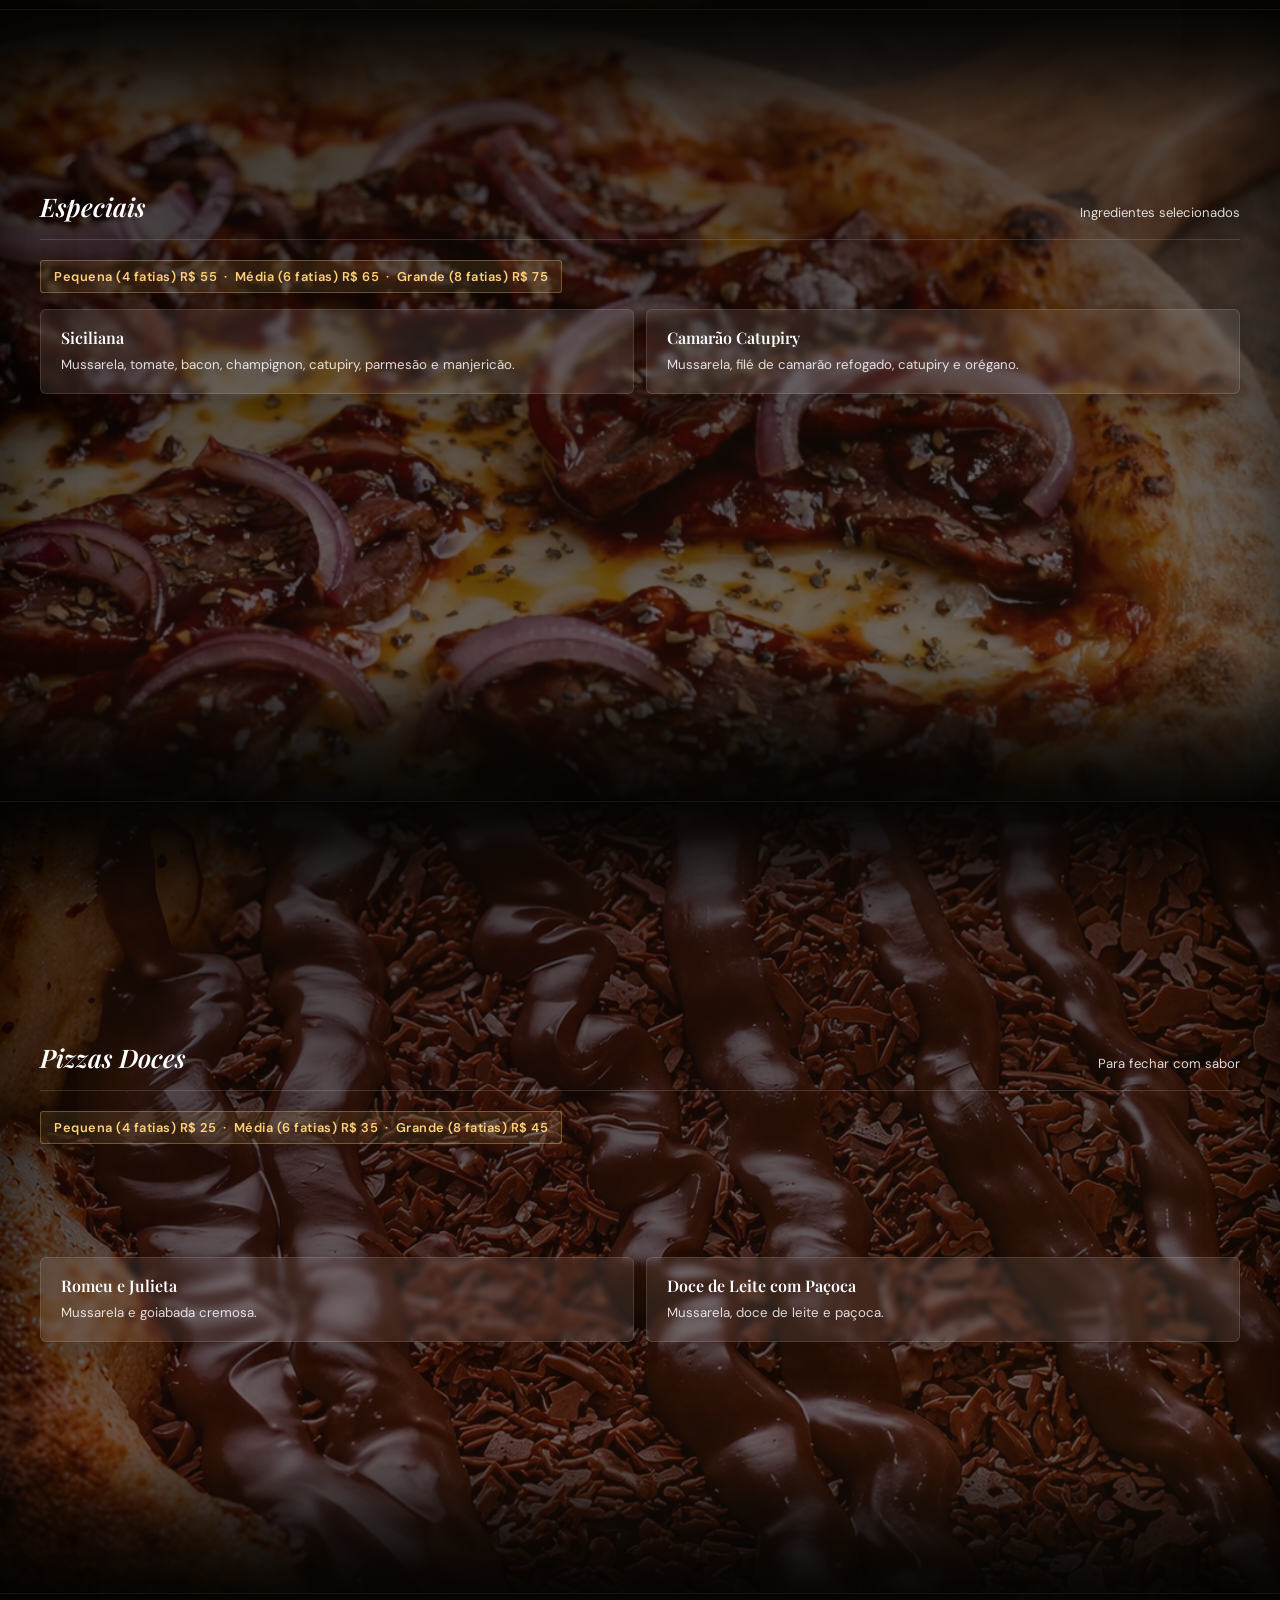
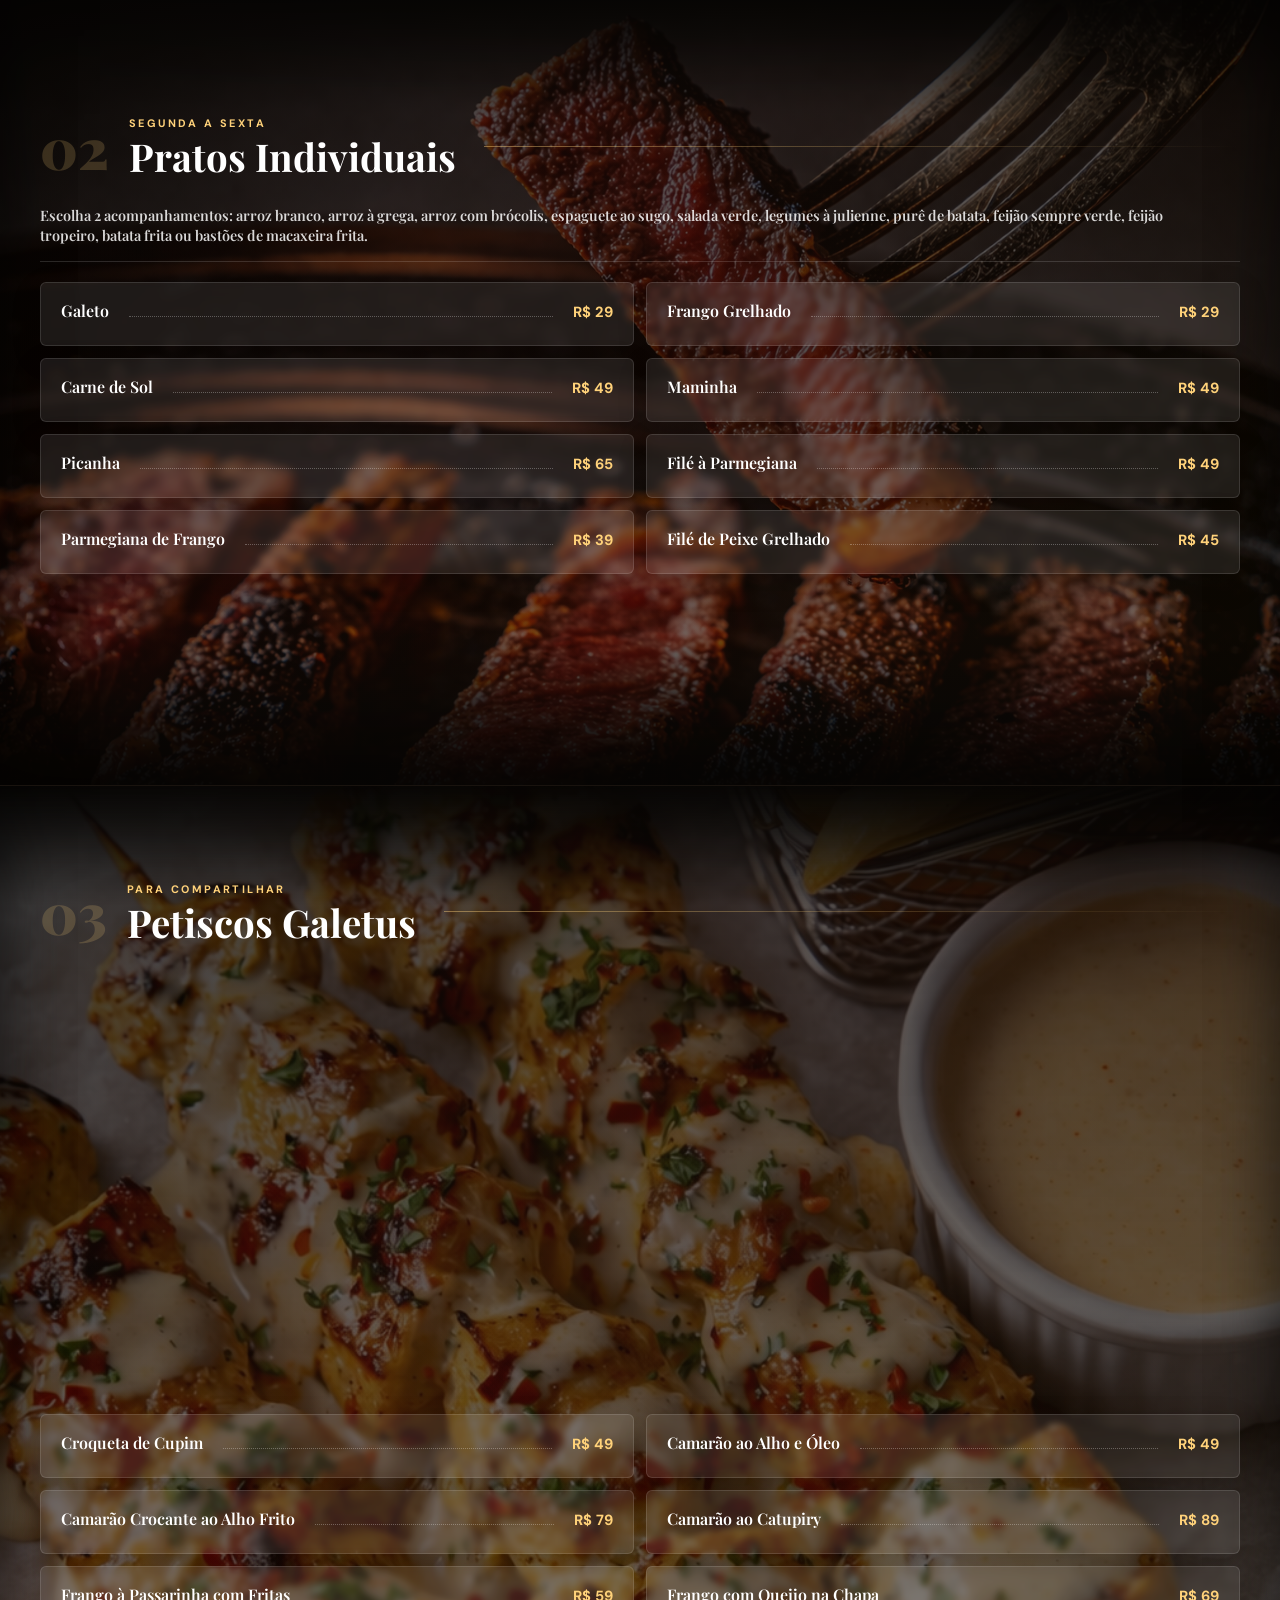
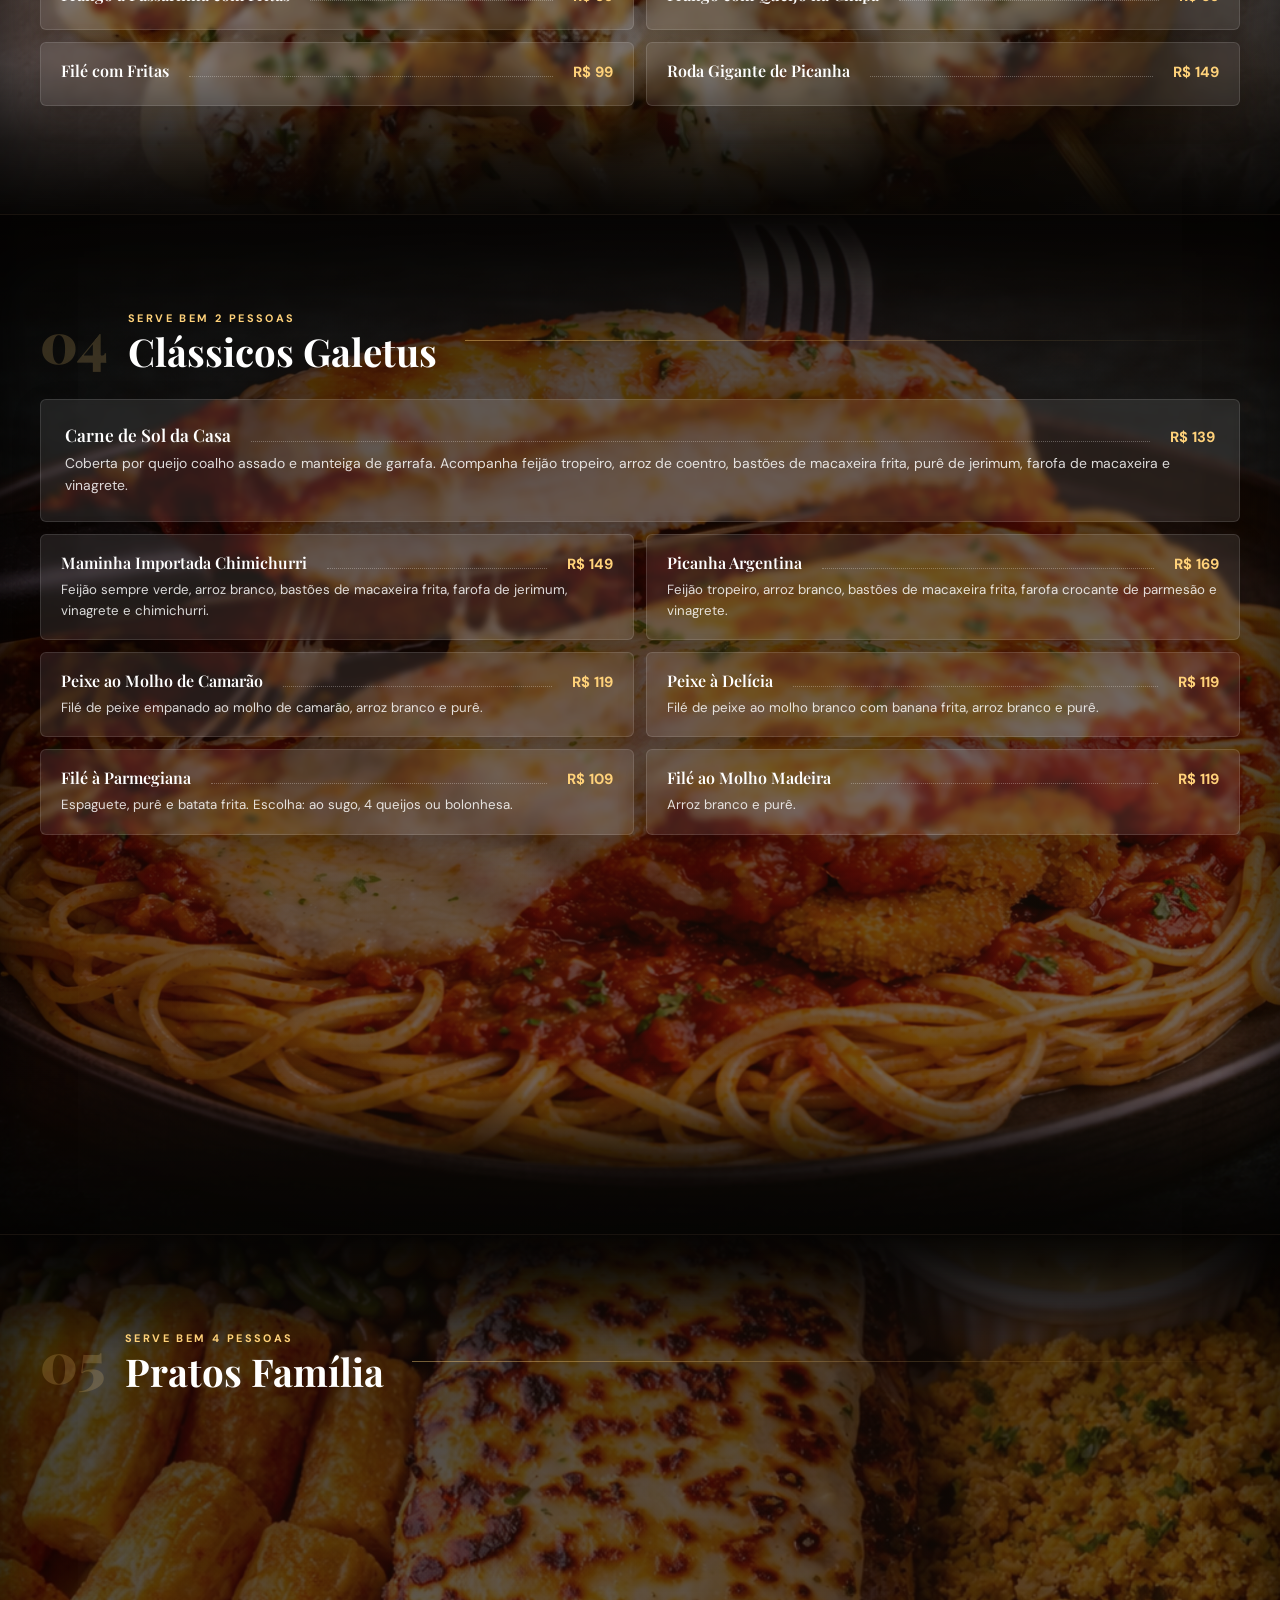
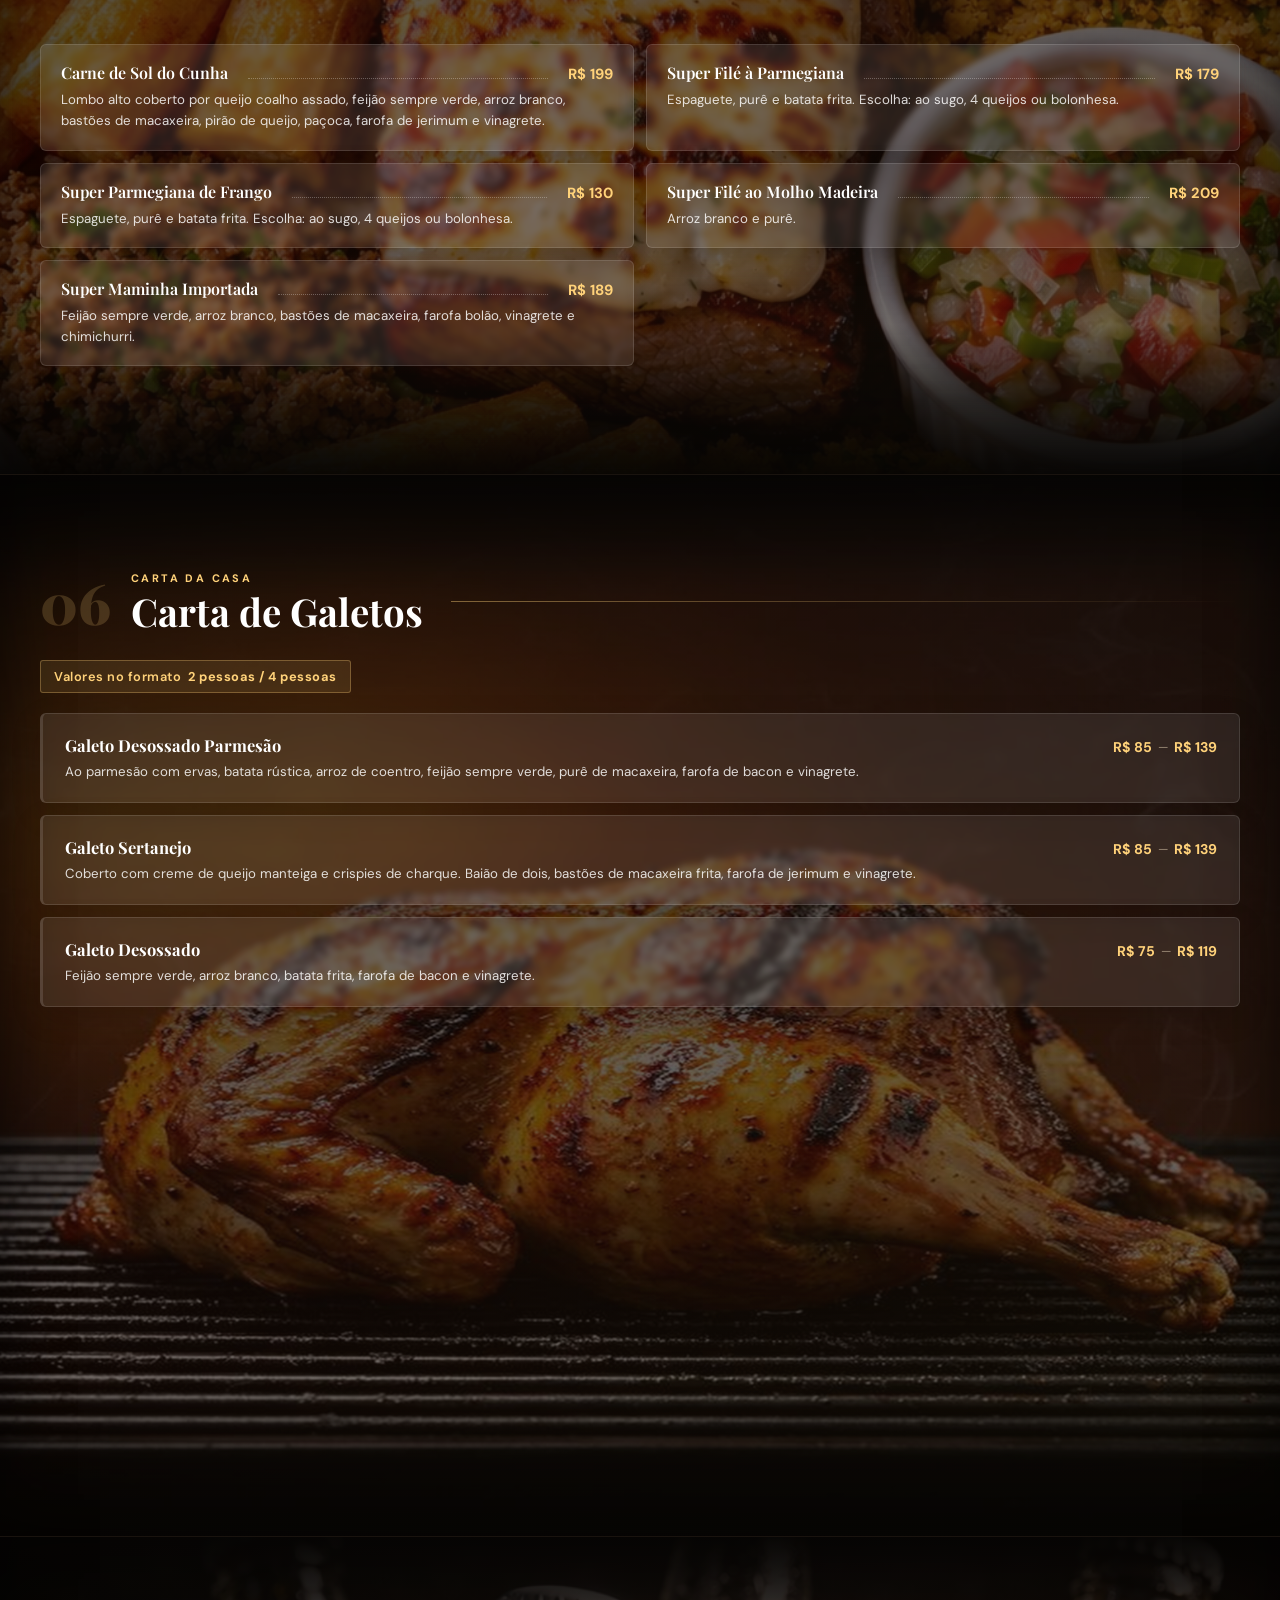
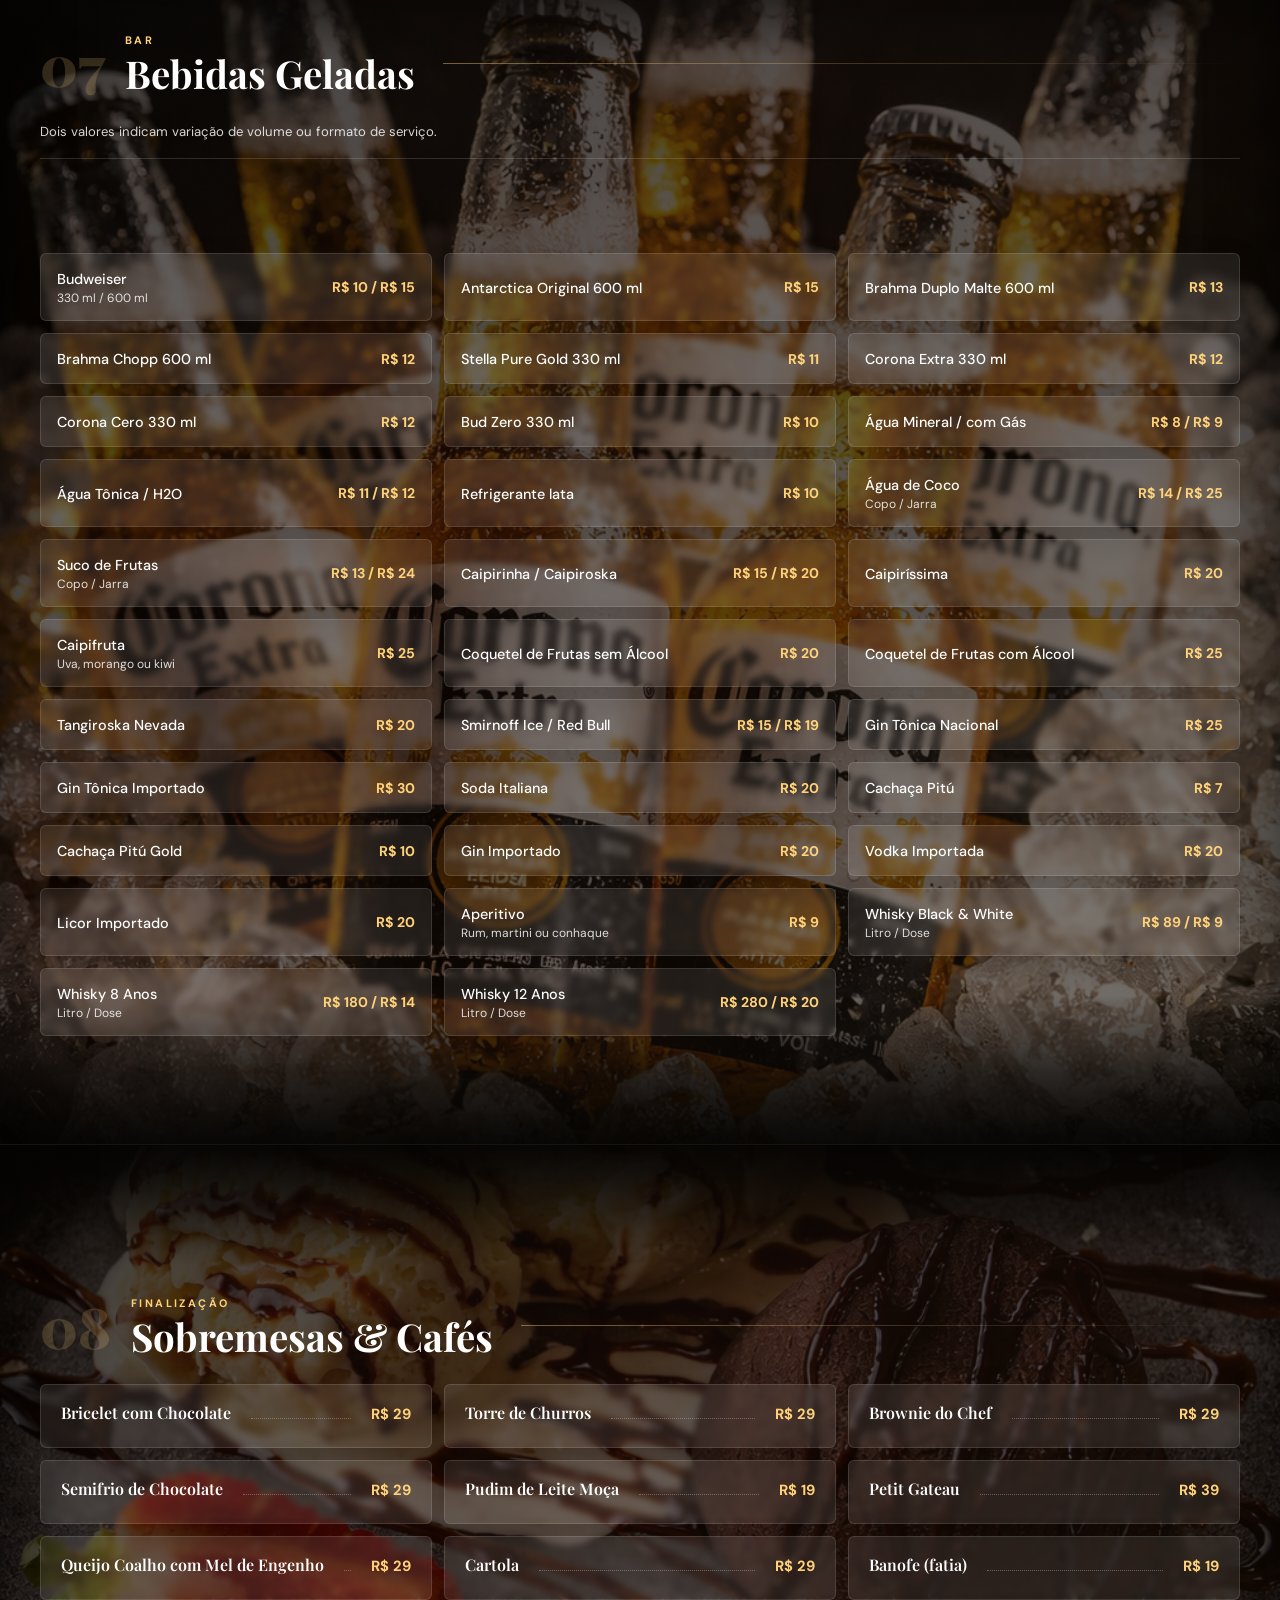
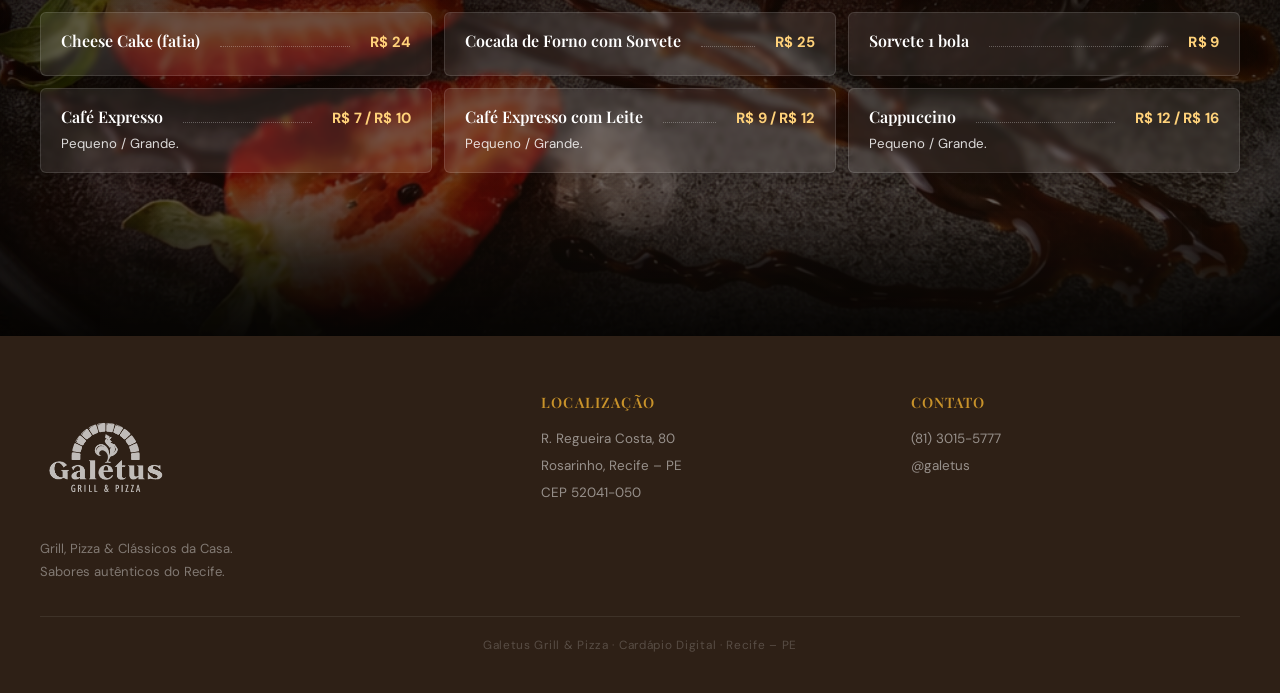
==== commit 3c655b3c: "Move hidden verse to first HTML line" ====
--- a/index.html
+++ b/index.html
@@ -1,3 +1,4 @@
+<!-- Versiculo oculto: Salmos 19:14 "Que as palavras dos meus lábios e o meditar do meu coração sejam agradáveis na tua presença, SENHOR, rocha minha e redentor meu!" -->
 <!DOCTYPE html>
 
 <html lang="pt-BR">
@@ -12,7 +13,6 @@
 <link href="https://fonts.googleapis.com" rel="preconnect"/>
 <link crossorigin="" href="https://fonts.gstatic.com" rel="preconnect"/>
 <link href="https://fonts.googleapis.com/css2?family=Playfair+Display:ital,wght@0,500;0,600;0,700;0,900;1,500;1,700&amp;family=DM+Sans:wght@300;400;500;600;700&amp;display=swap" rel="stylesheet"/>
-<!-- Versiculo oculto: Salmos 19:14 "Que as palavras dos meus lábios e o meditar do meu coração sejam agradáveis na tua presença, SENHOR, rocha minha e redentor meu!" -->
 <style>
 :root{
   --ink:#1a1008;
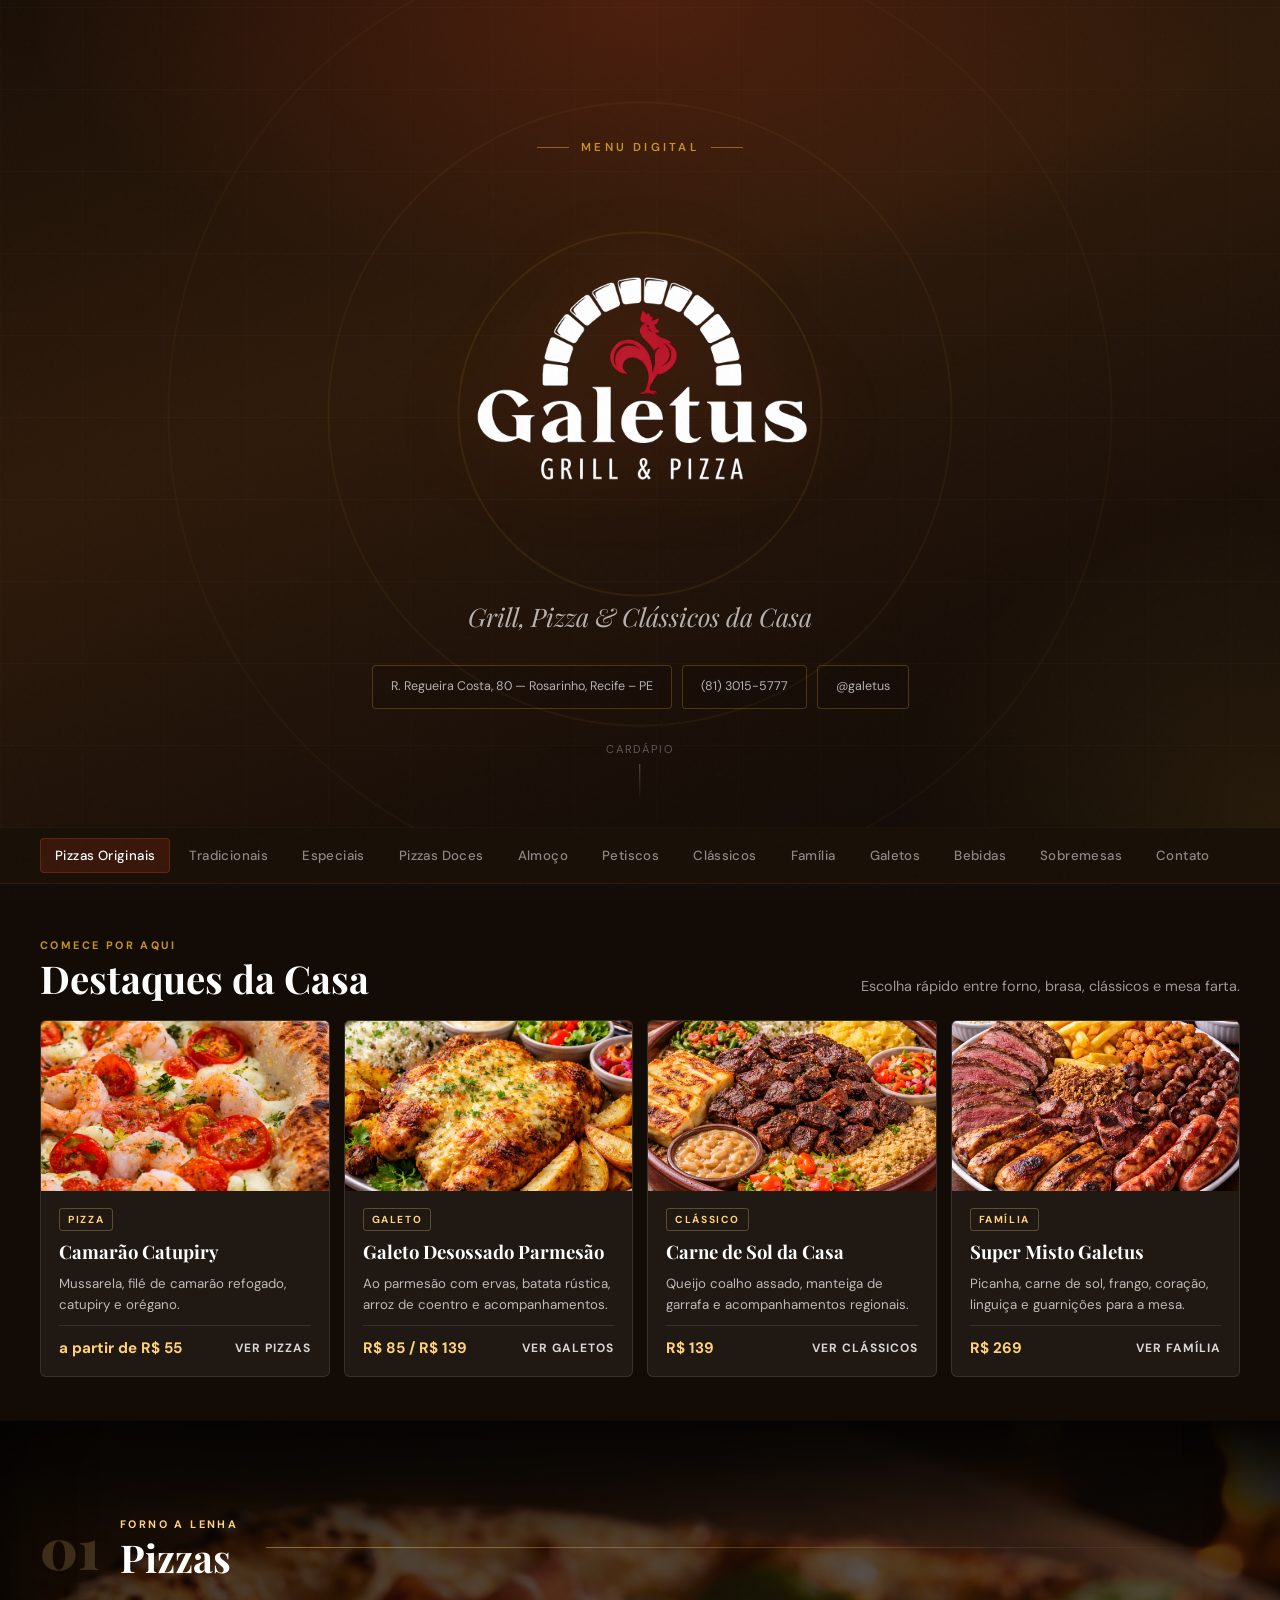
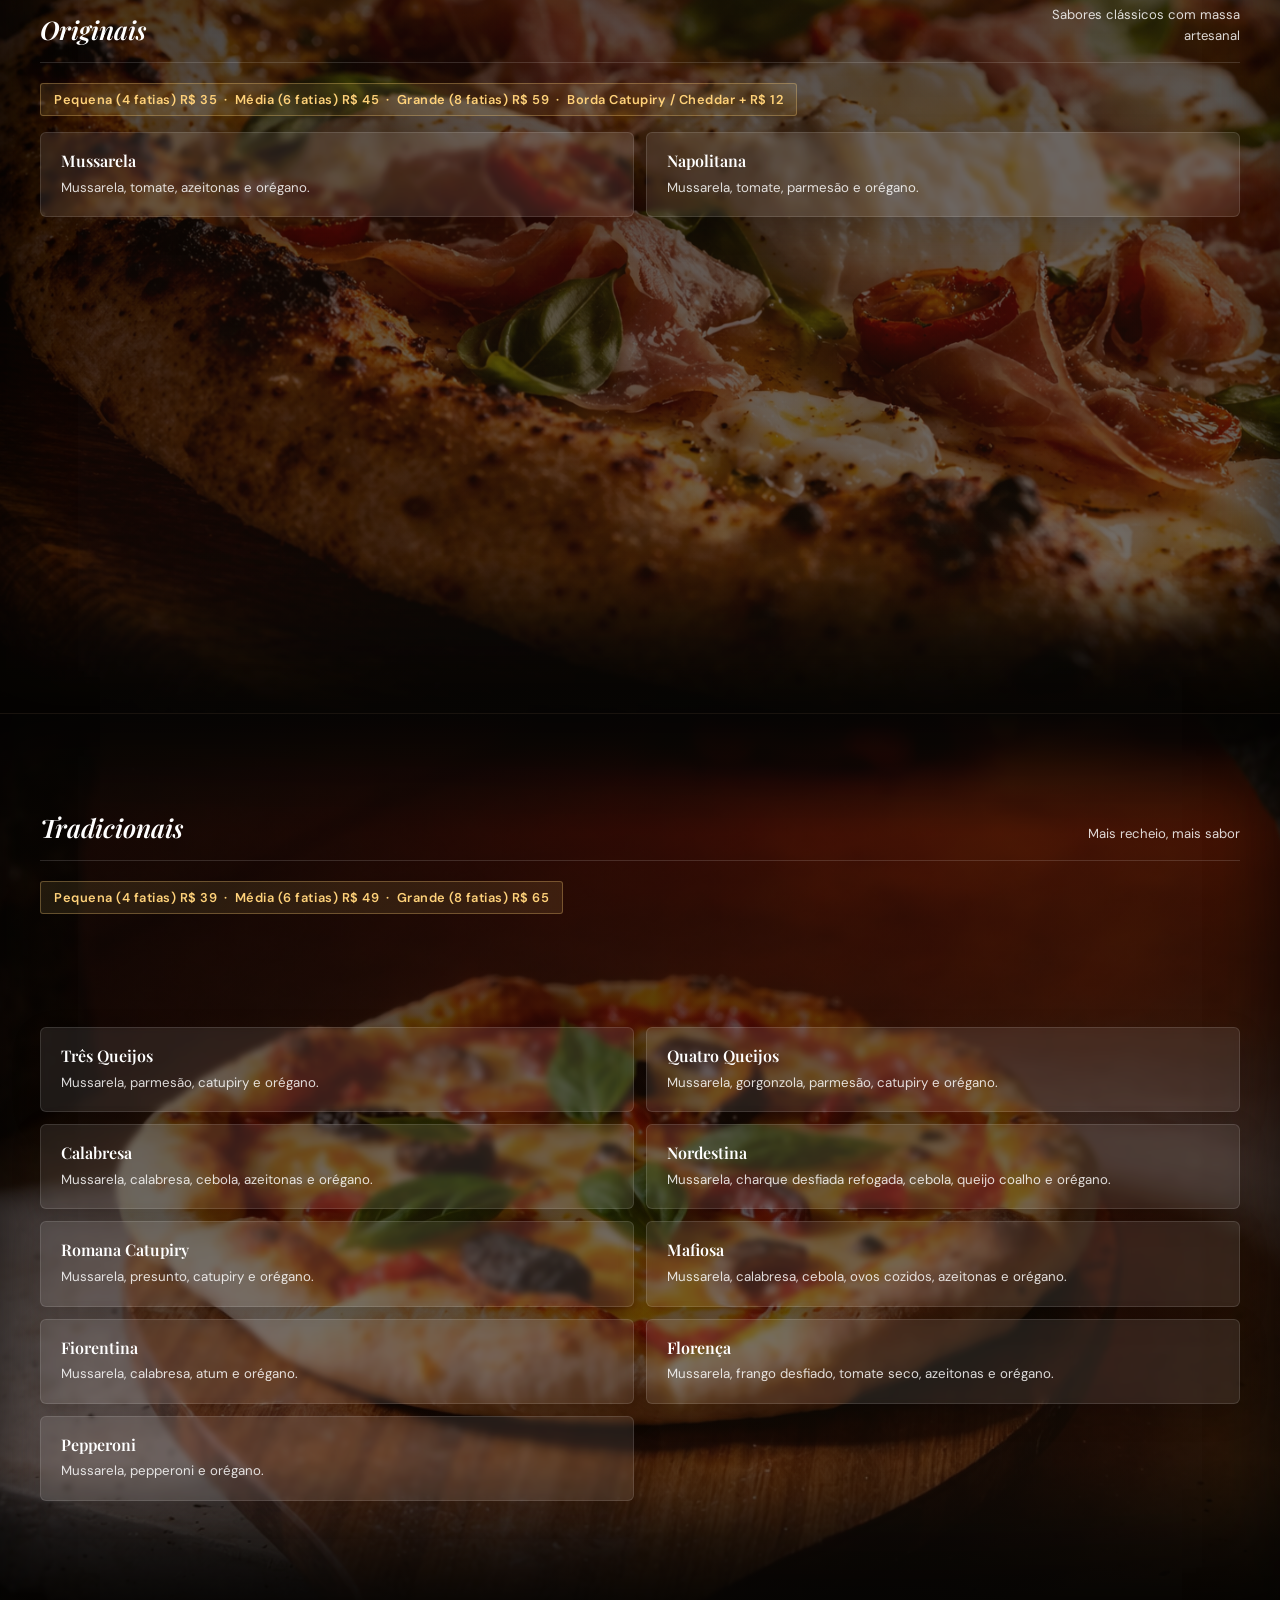
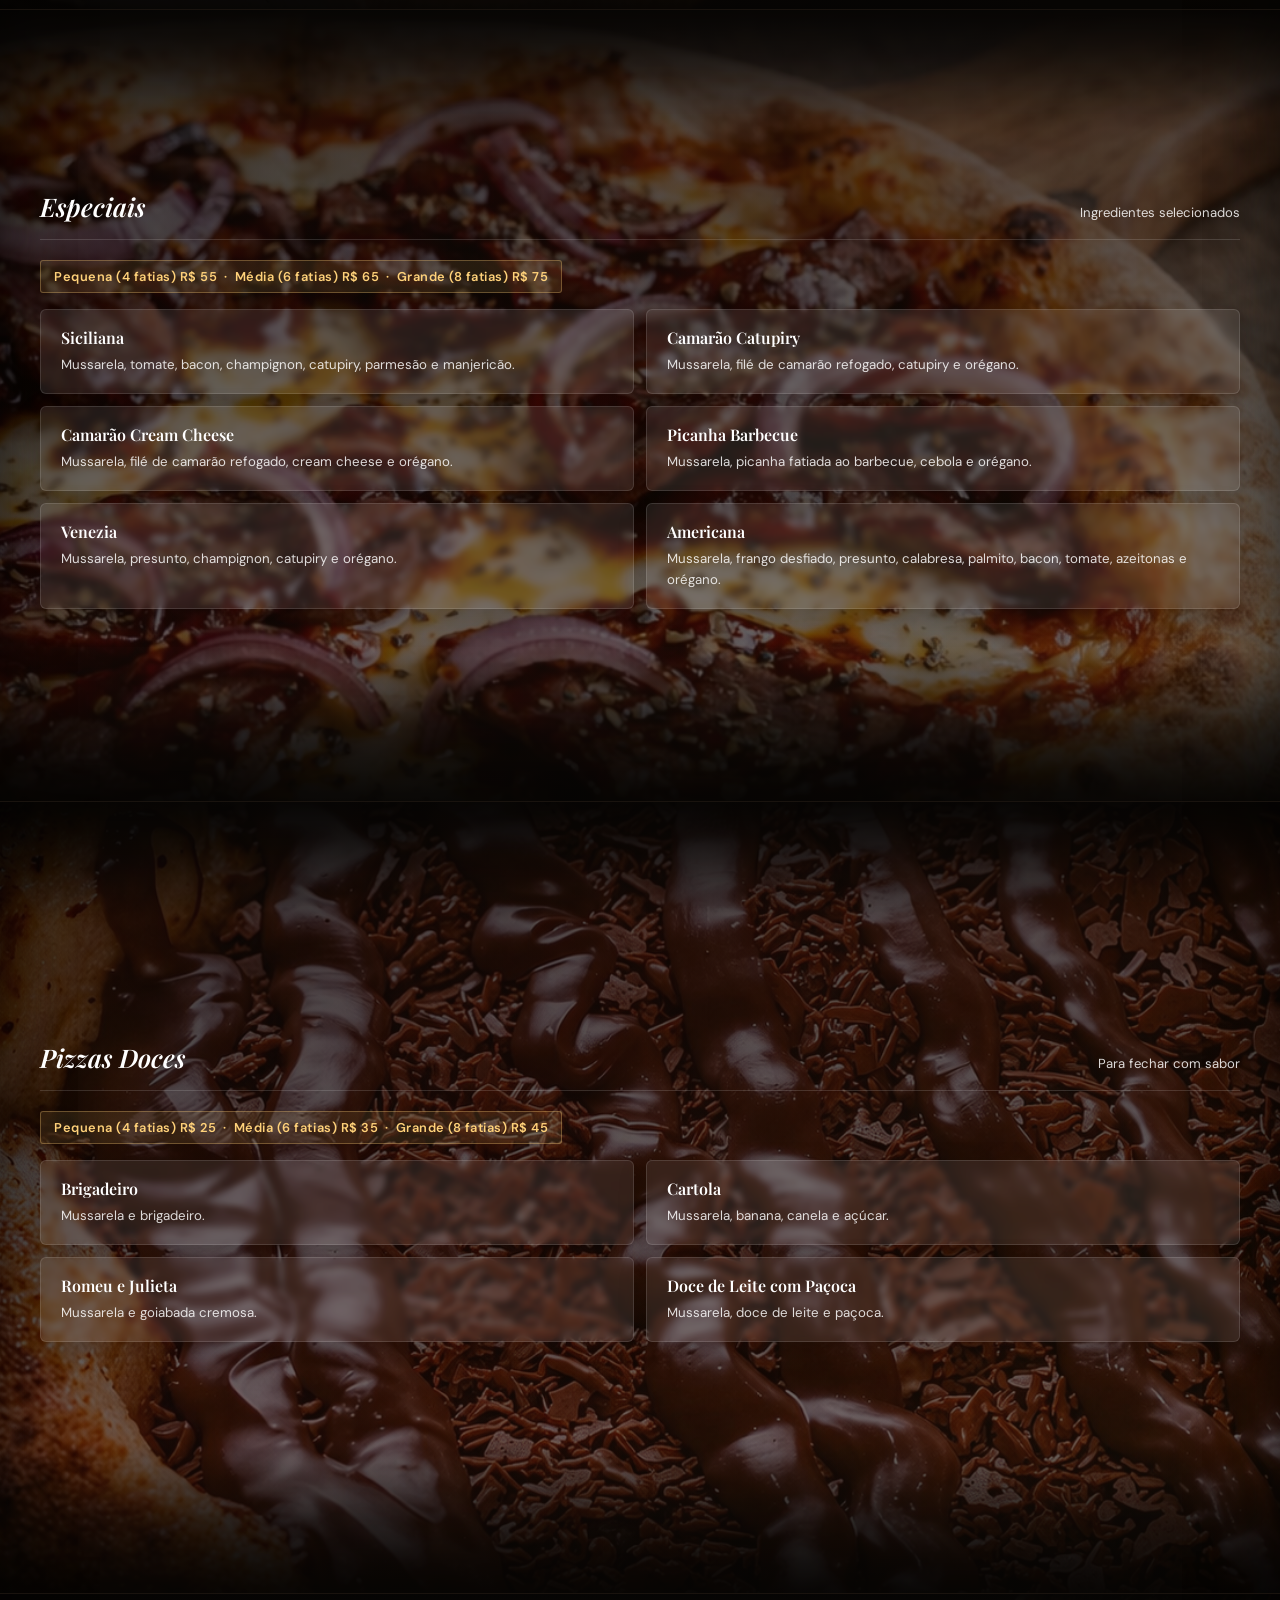
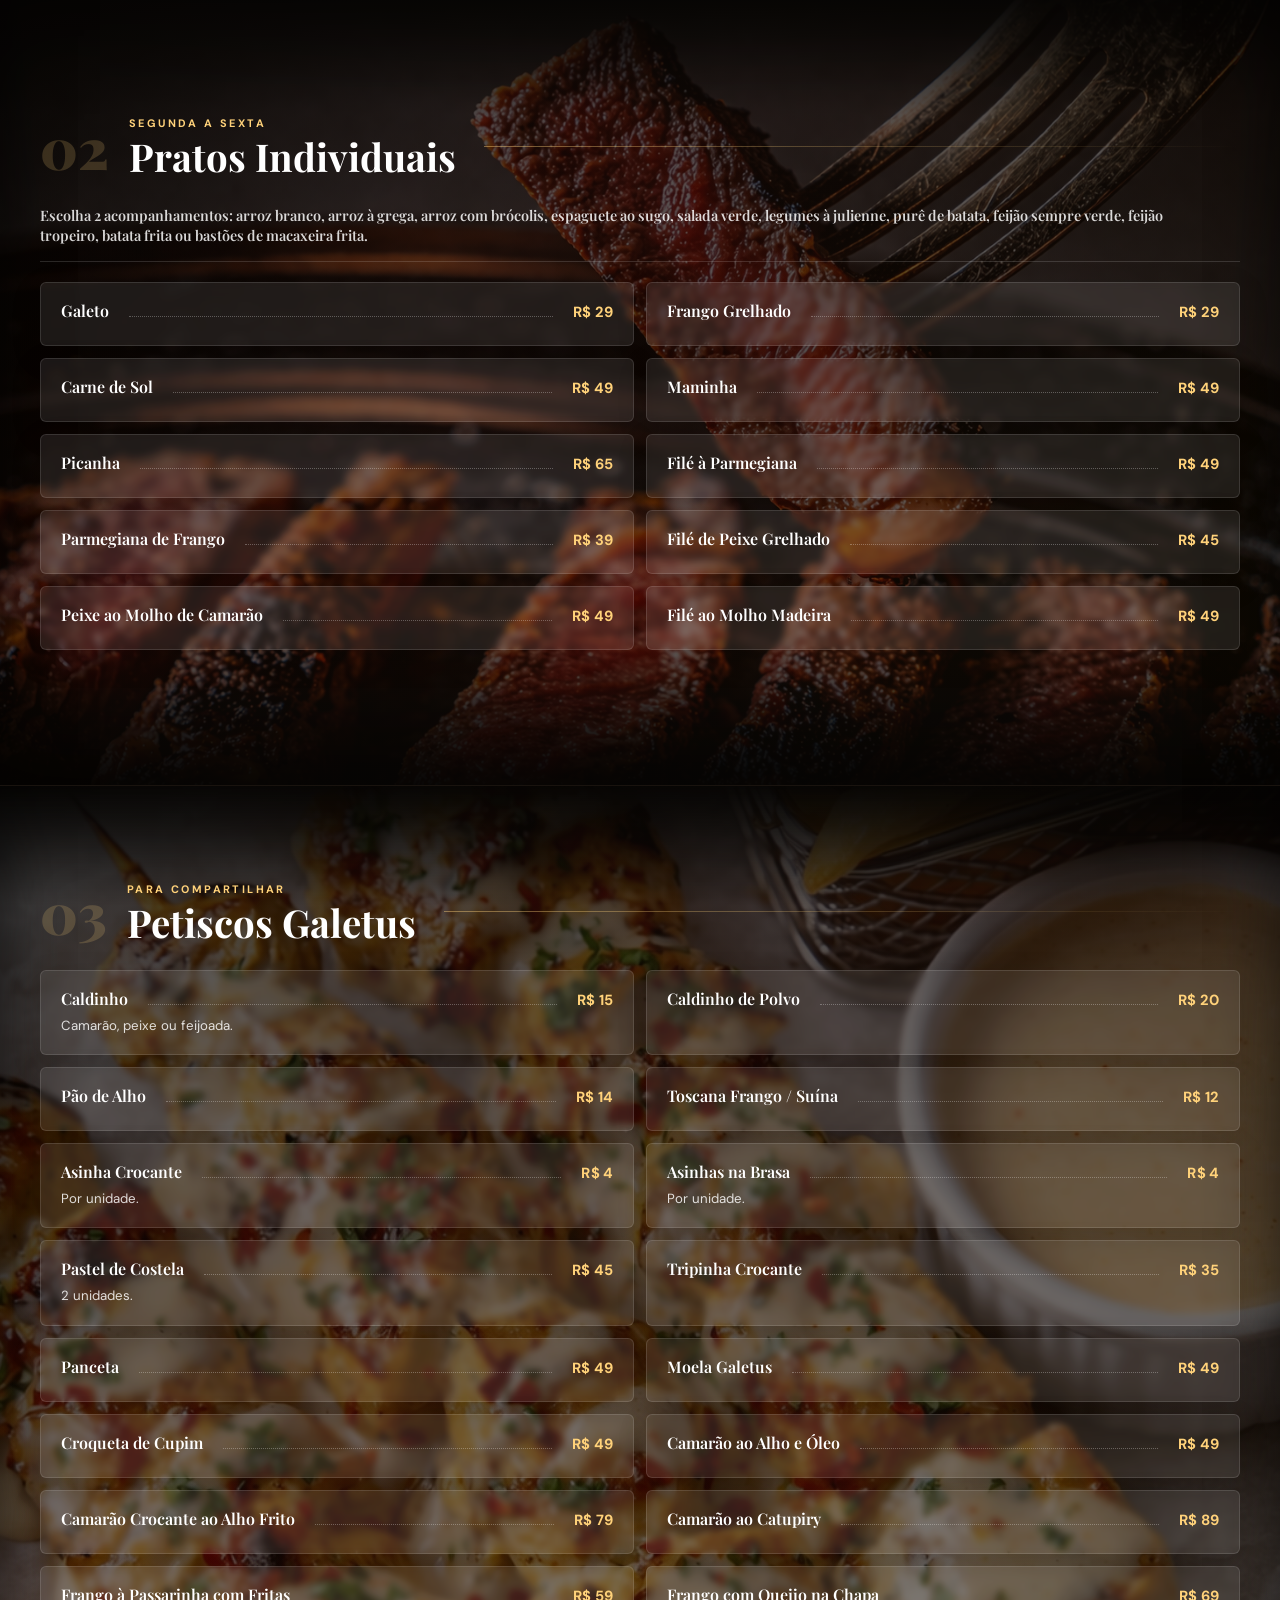
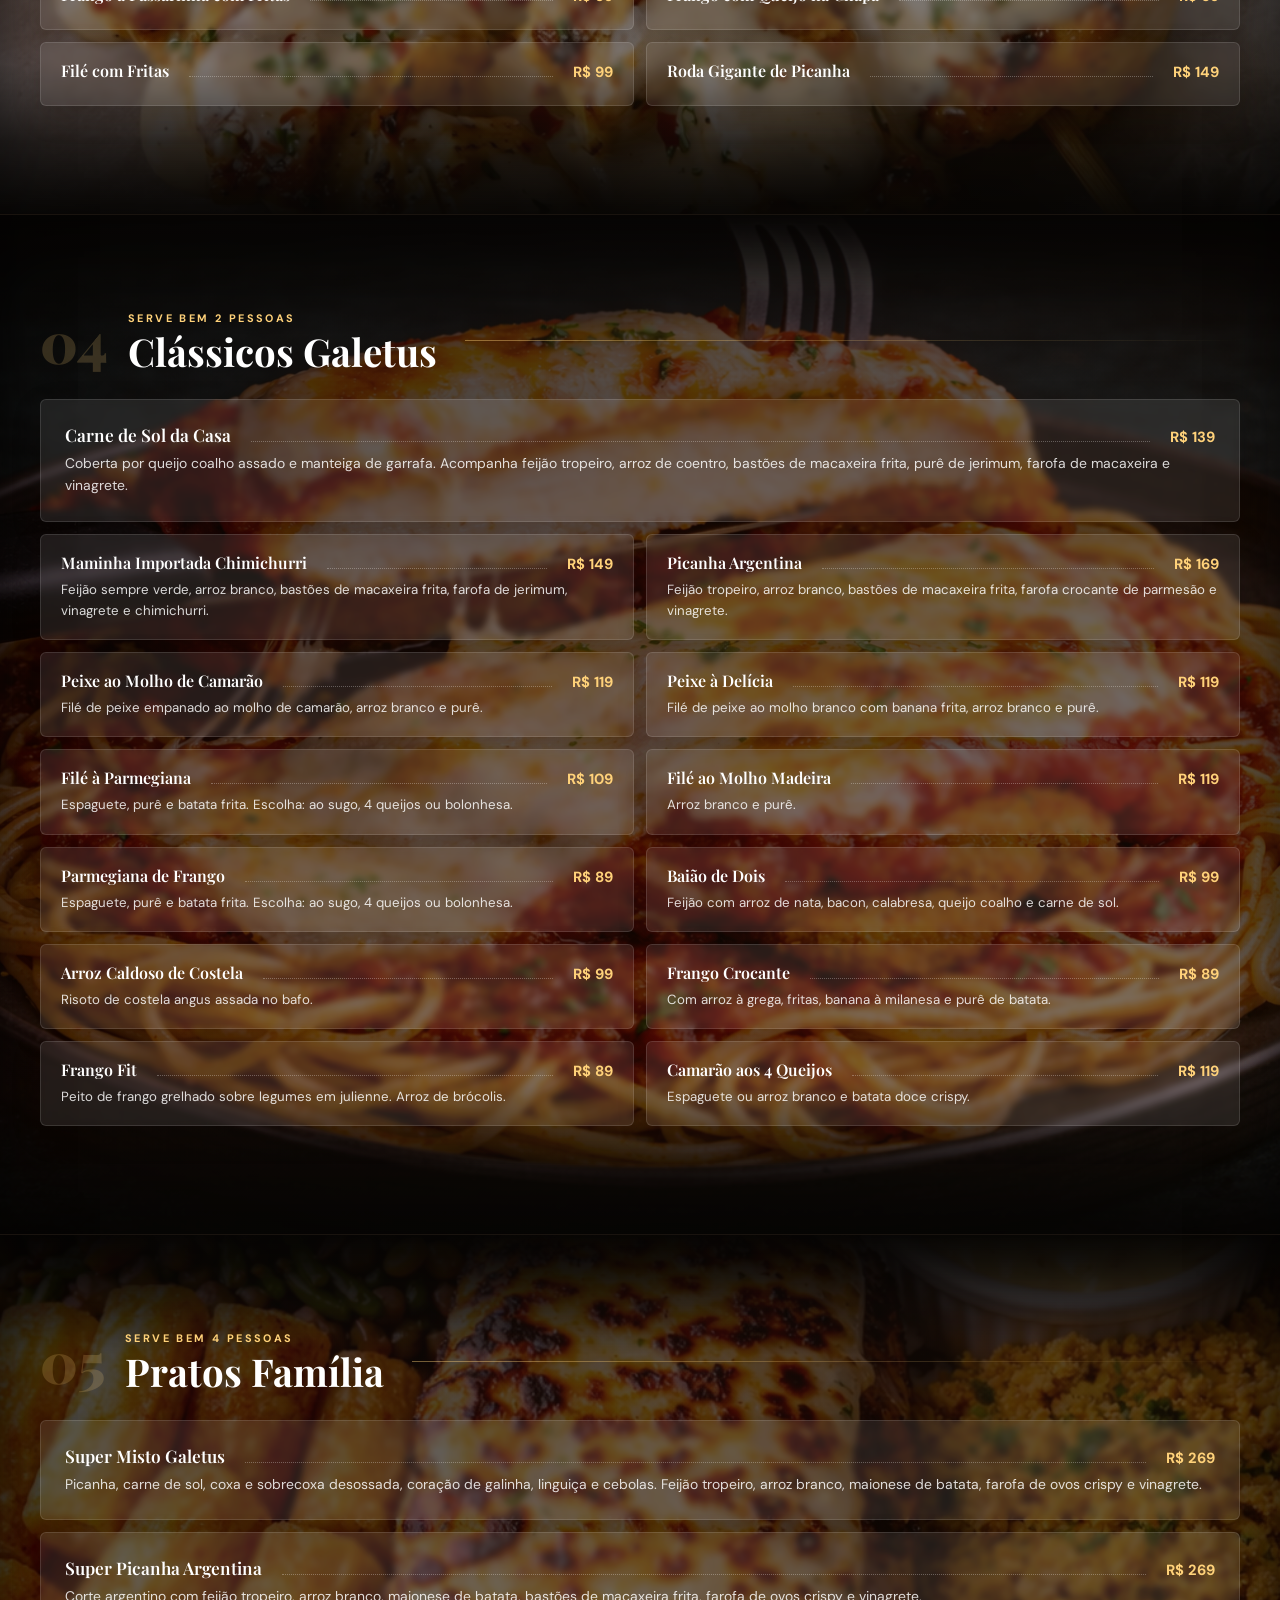
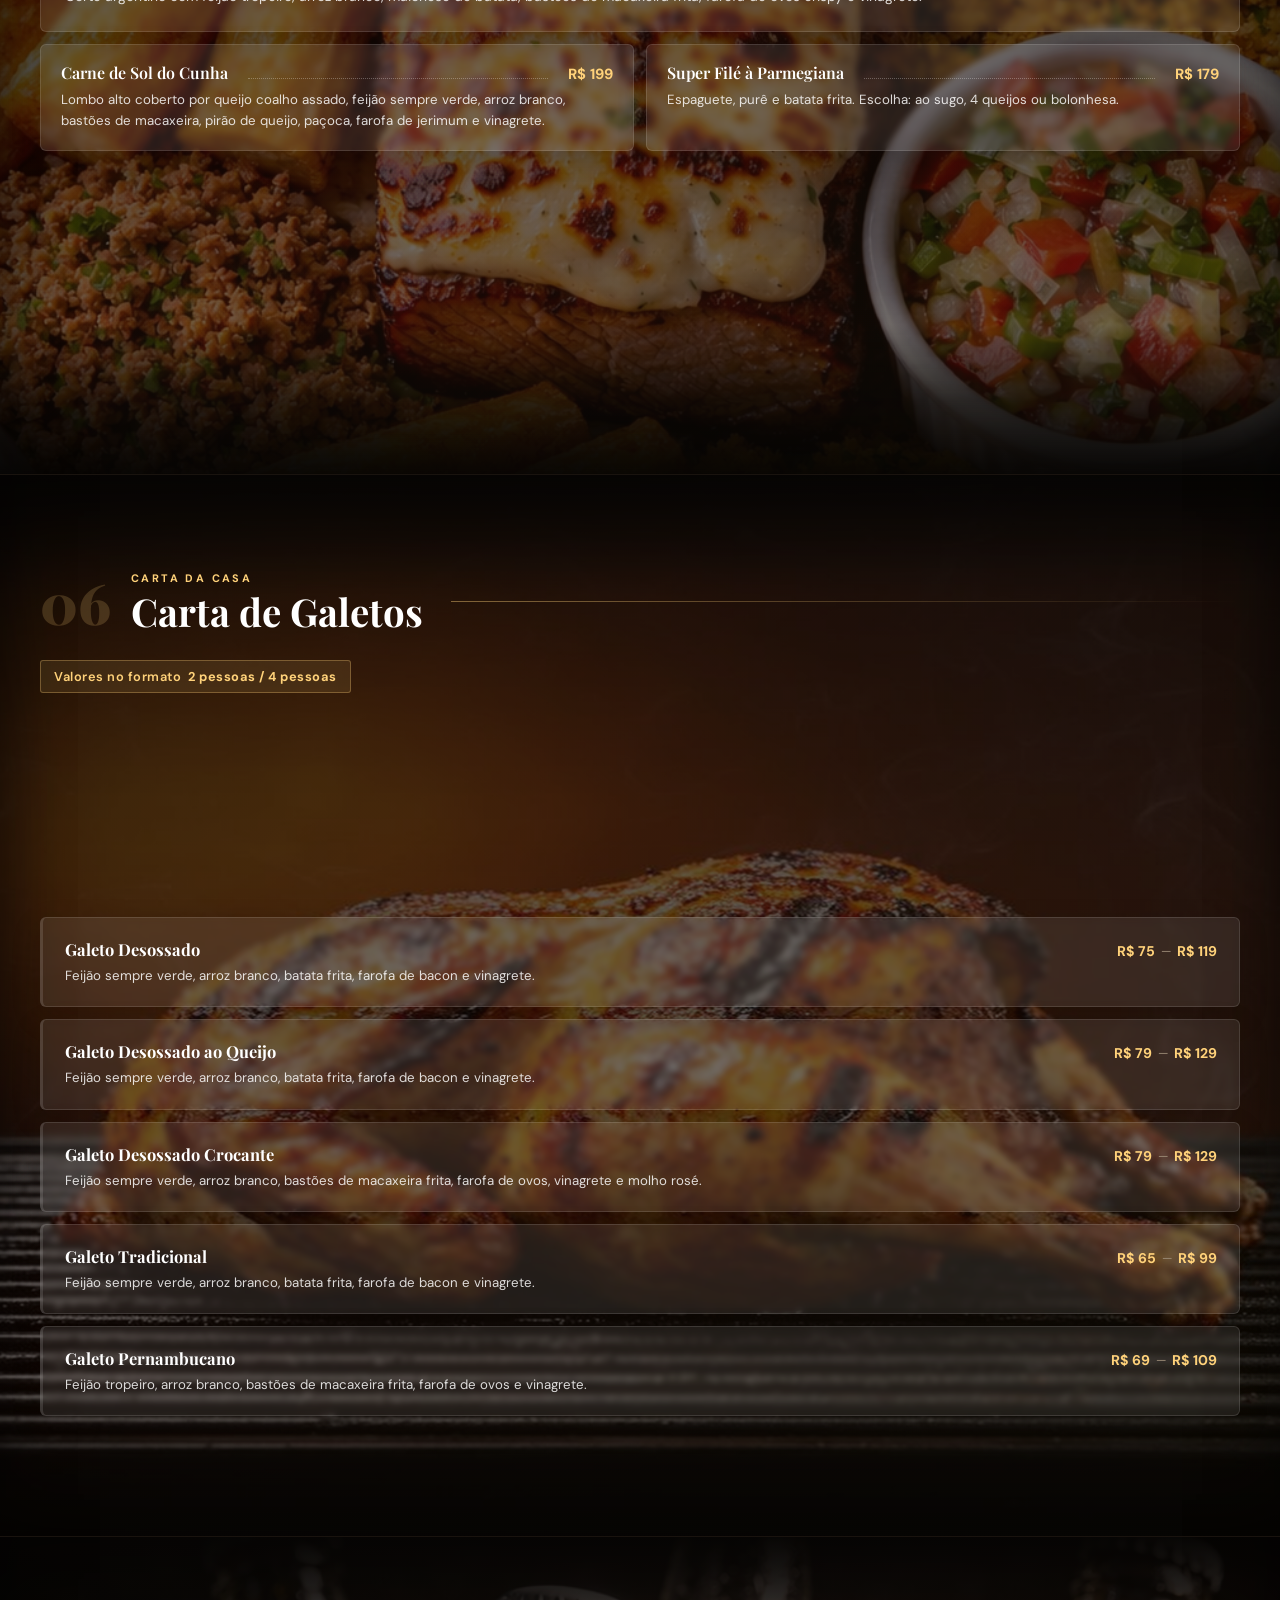
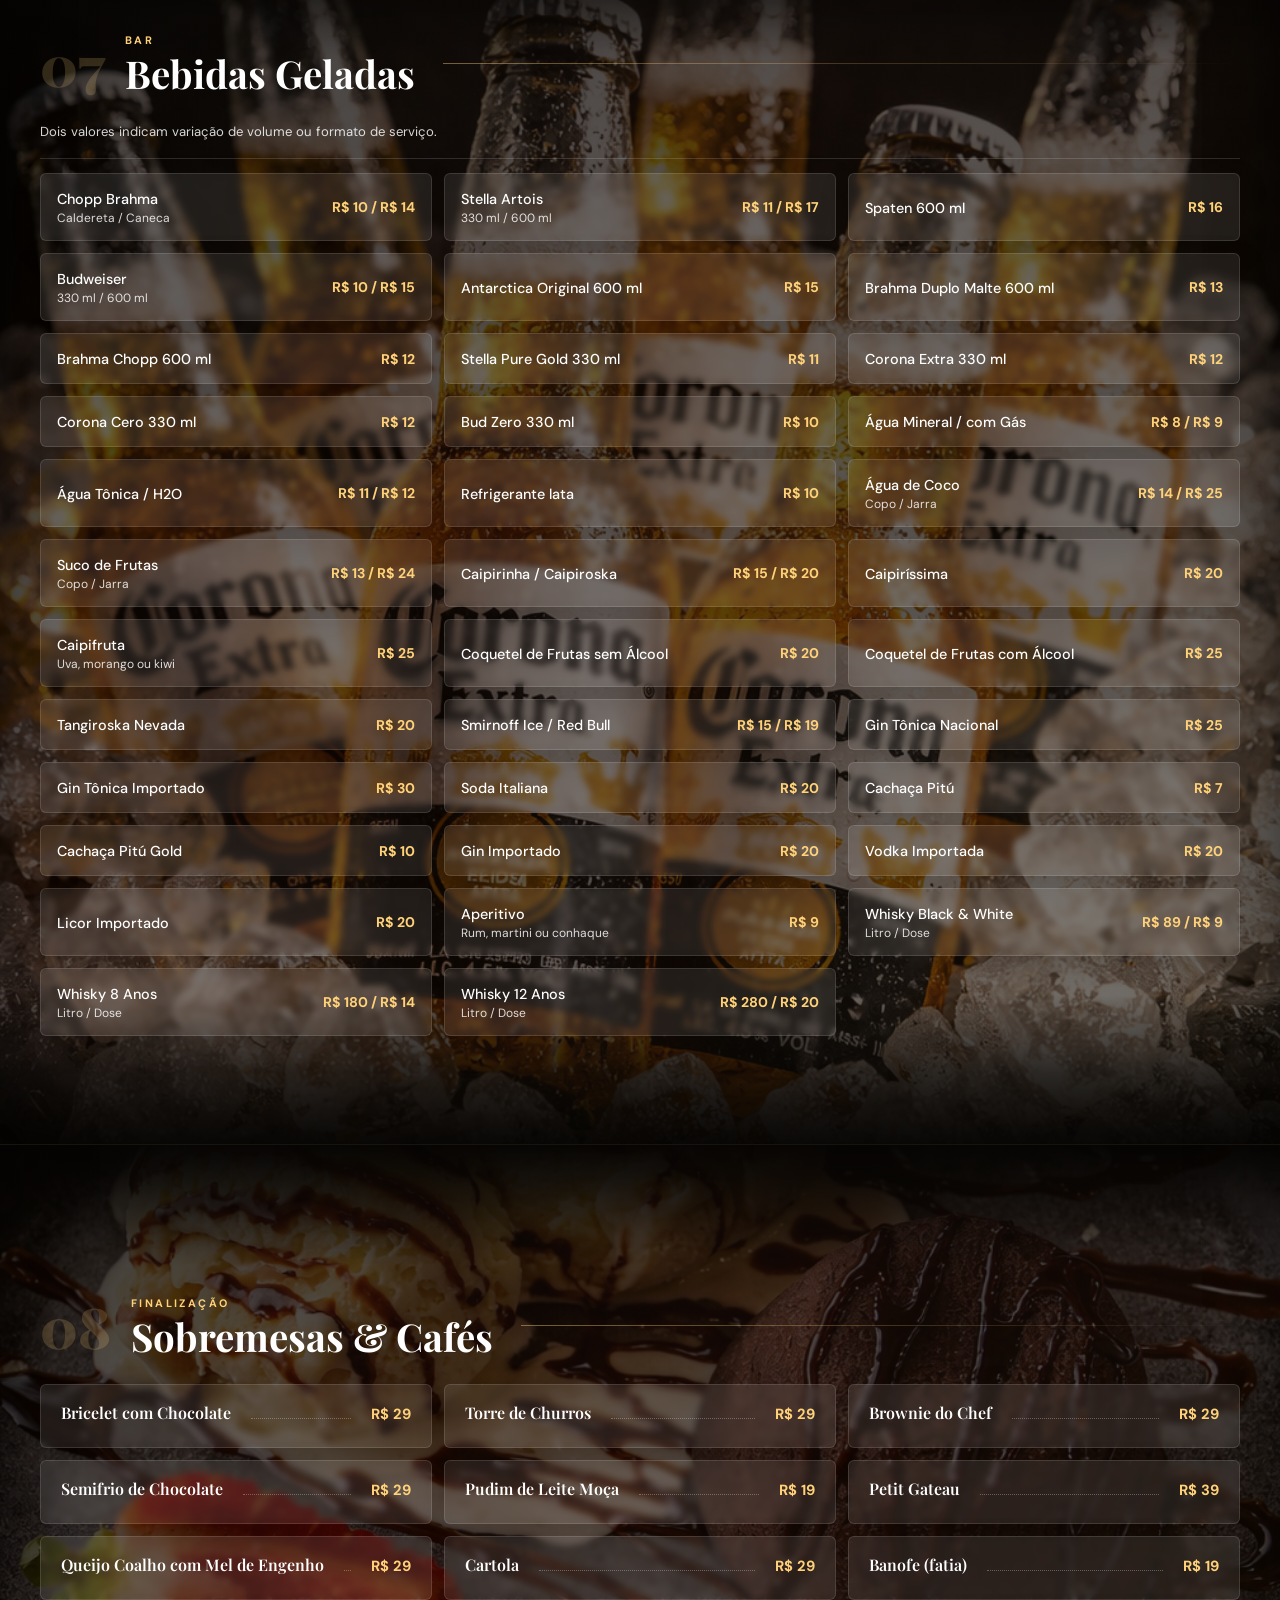
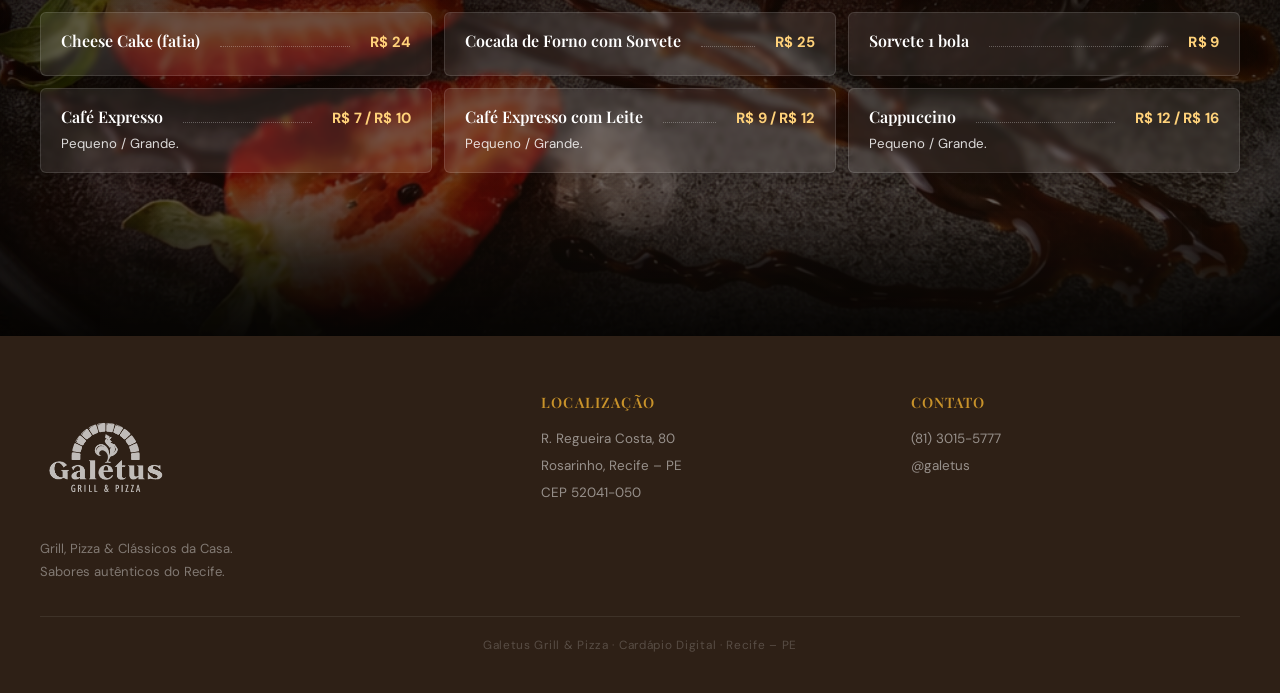
==== commit 40dfab8f: "Remove hidden verse label" ====
--- a/index.html
+++ b/index.html
@@ -1,4 +1,4 @@
-<!-- Versiculo oculto: Salmos 19:14 "Que as palavras dos meus lábios e o meditar do meu coração sejam agradáveis na tua presença, SENHOR, rocha minha e redentor meu!" -->
+<!-- Salmos 19:14 "Que as palavras dos meus lábios e o meditar do meu coração sejam agradáveis na tua presença, SENHOR, rocha minha e redentor meu!" -->
 <!DOCTYPE html>
 
 <html lang="pt-BR">
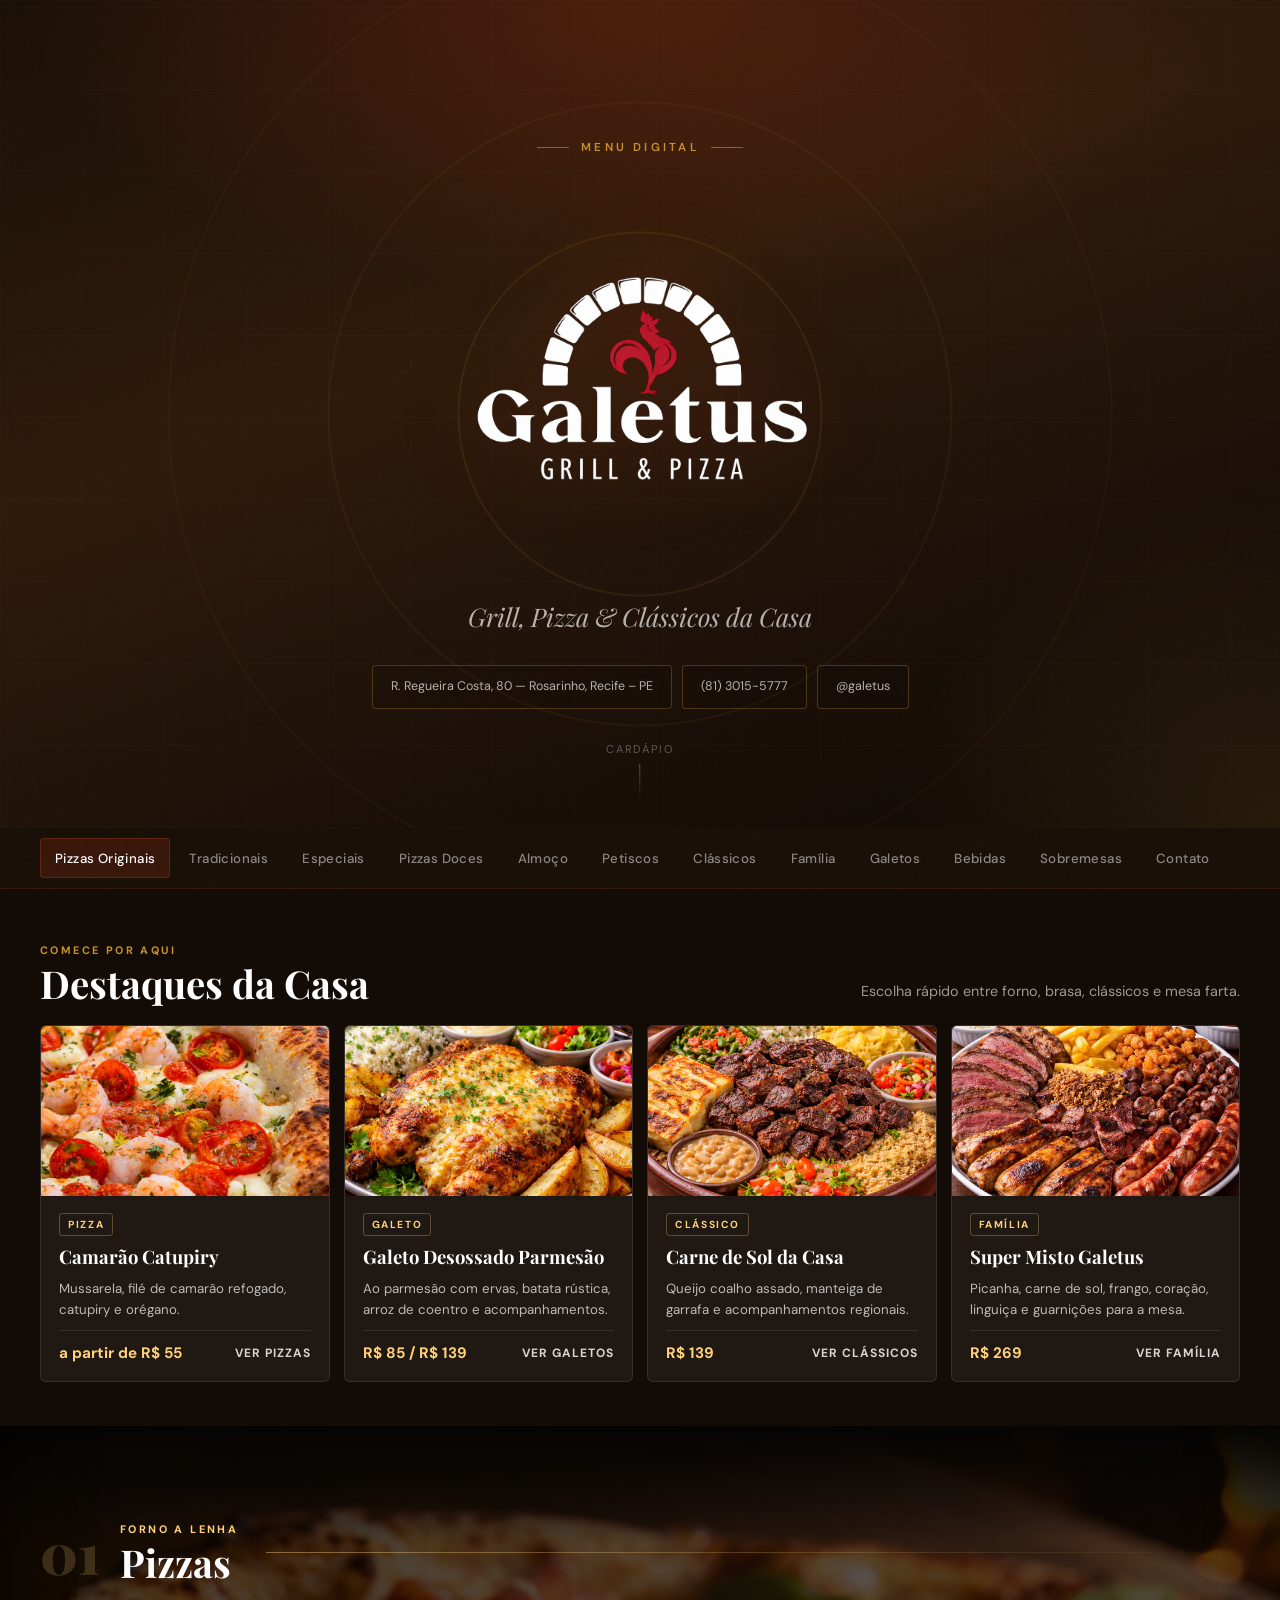
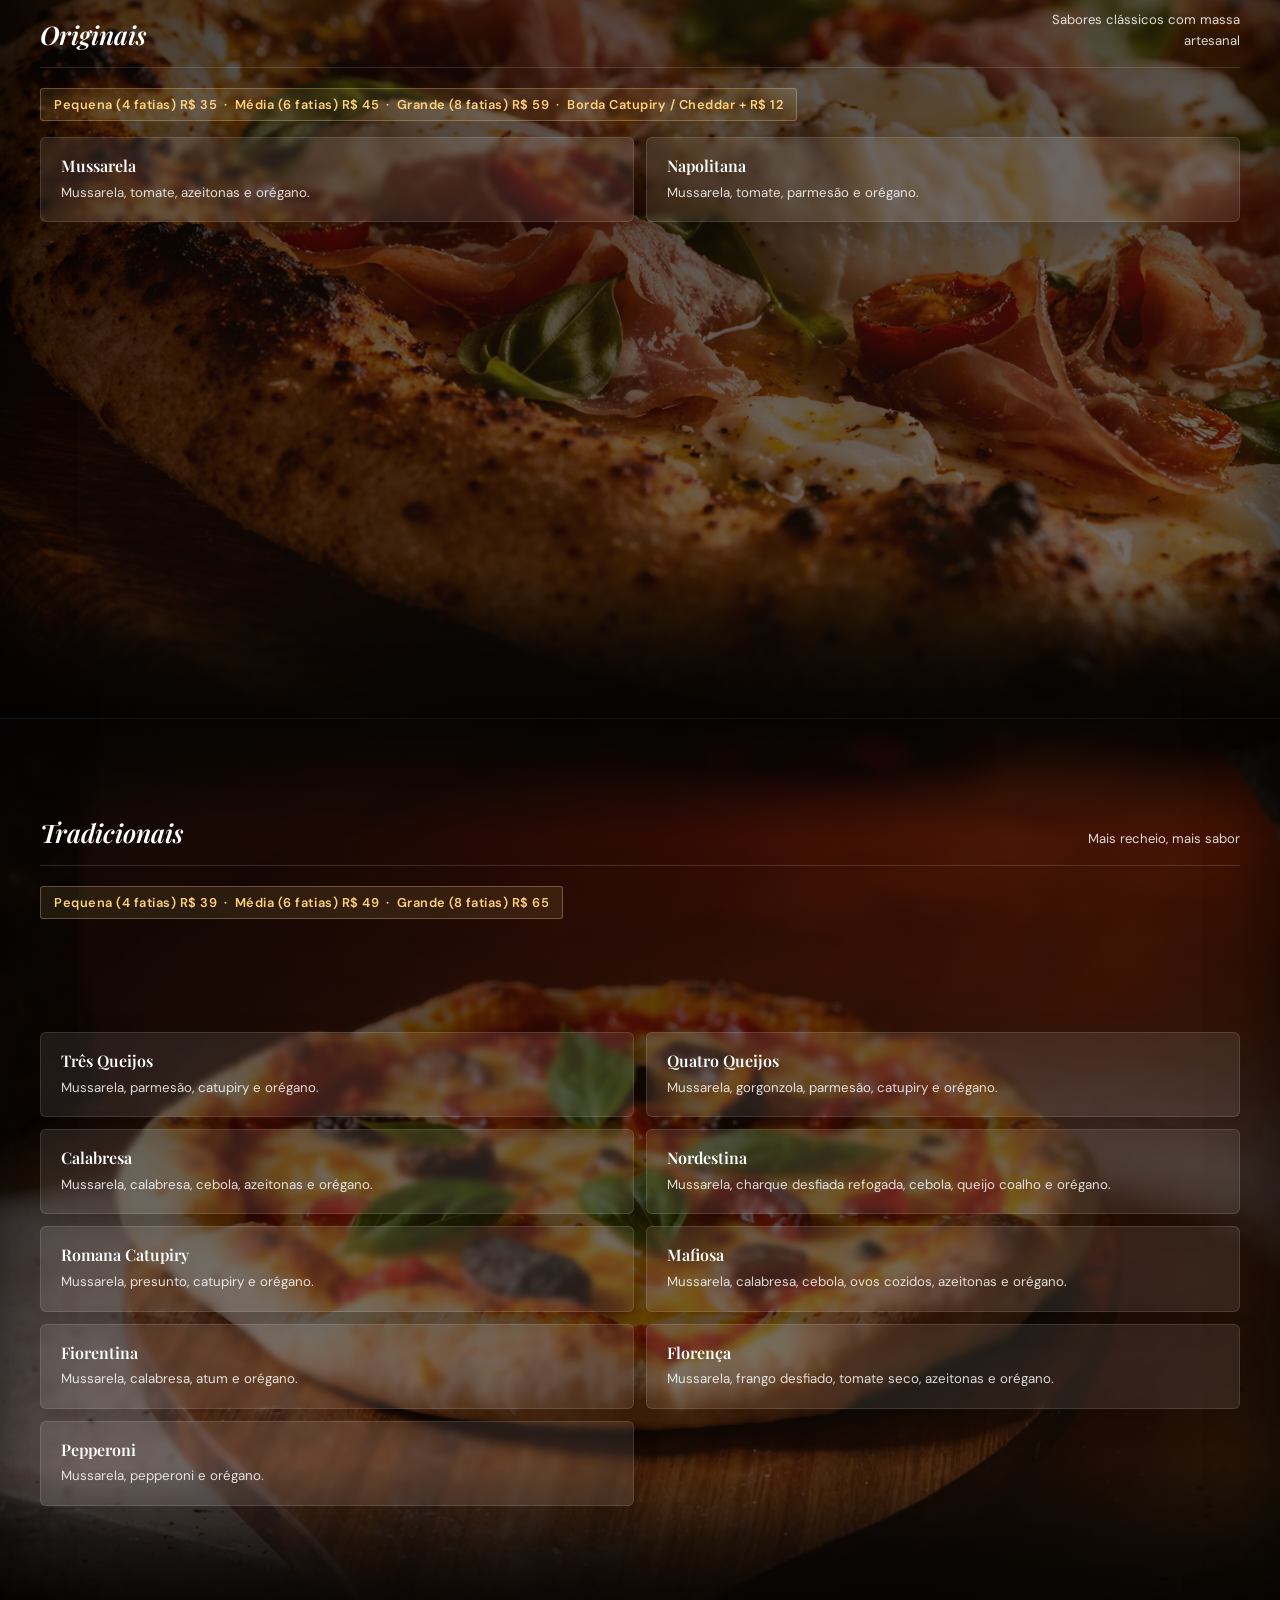
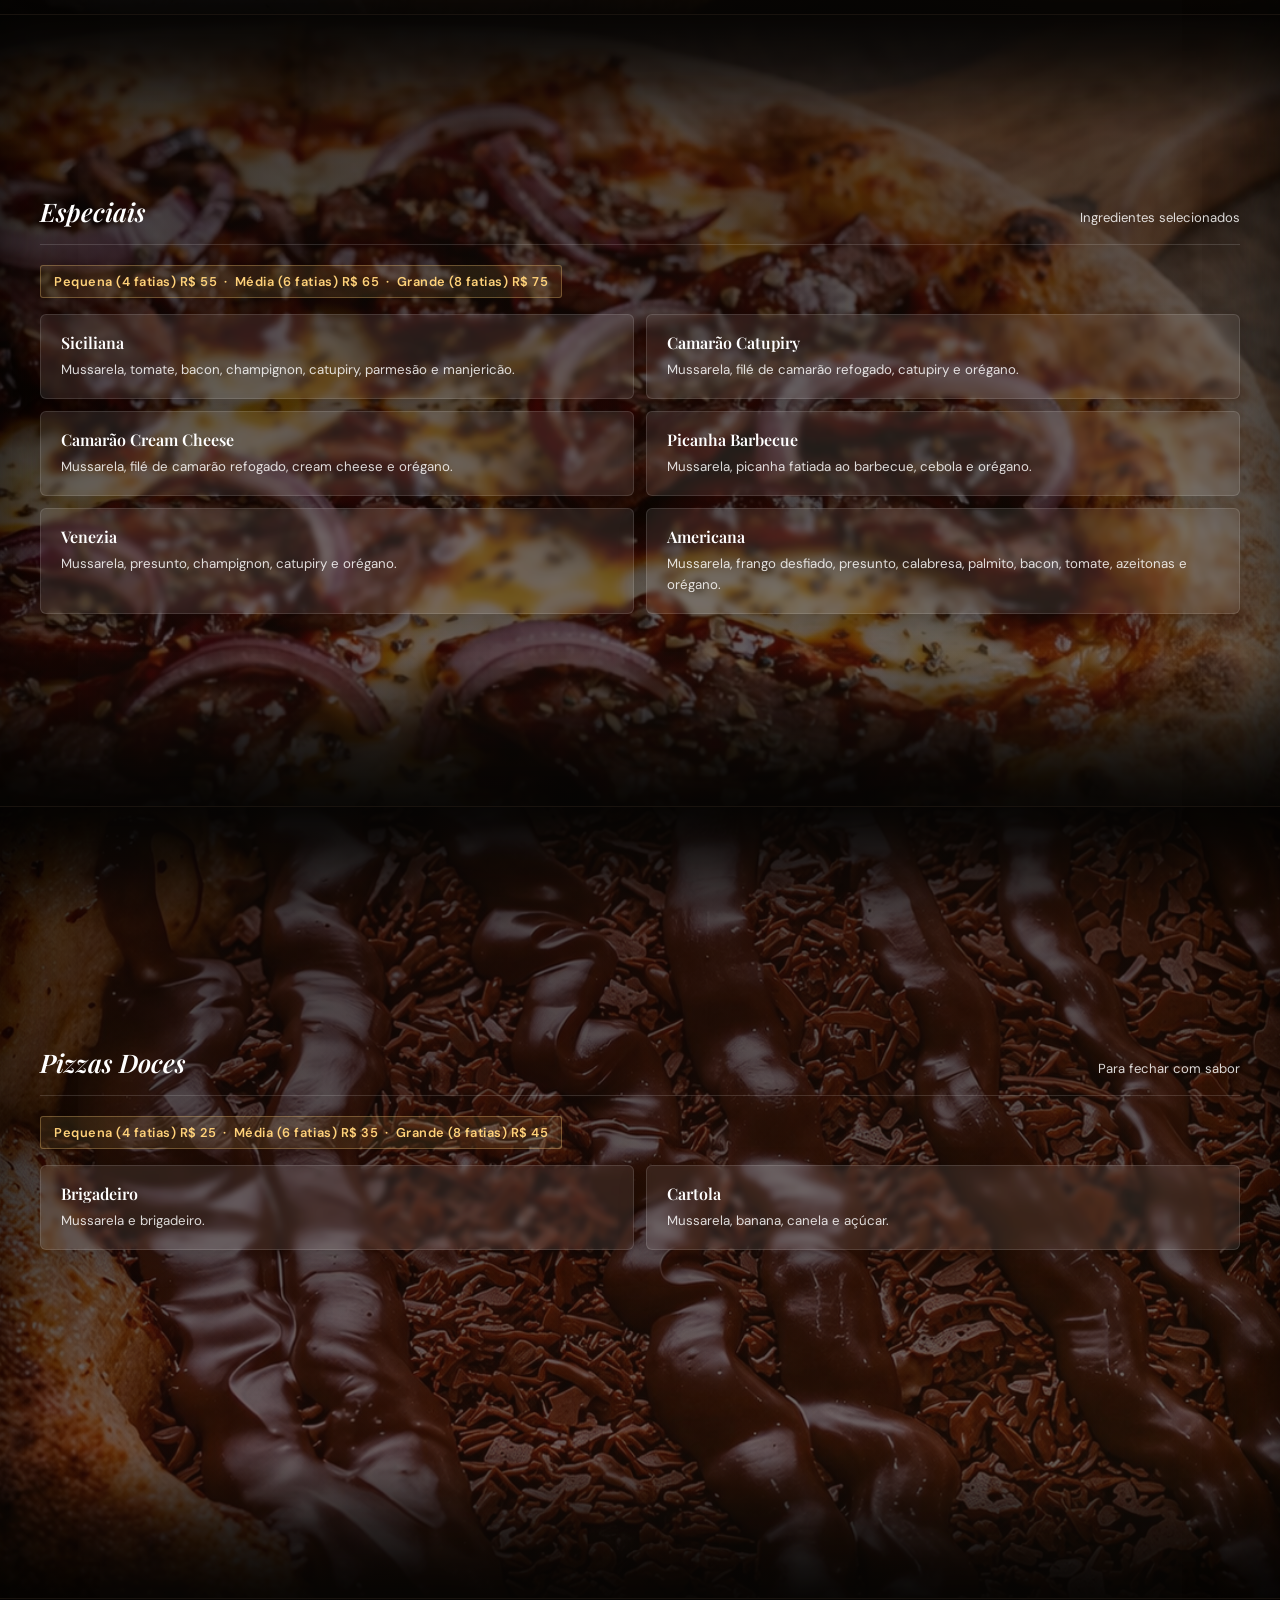
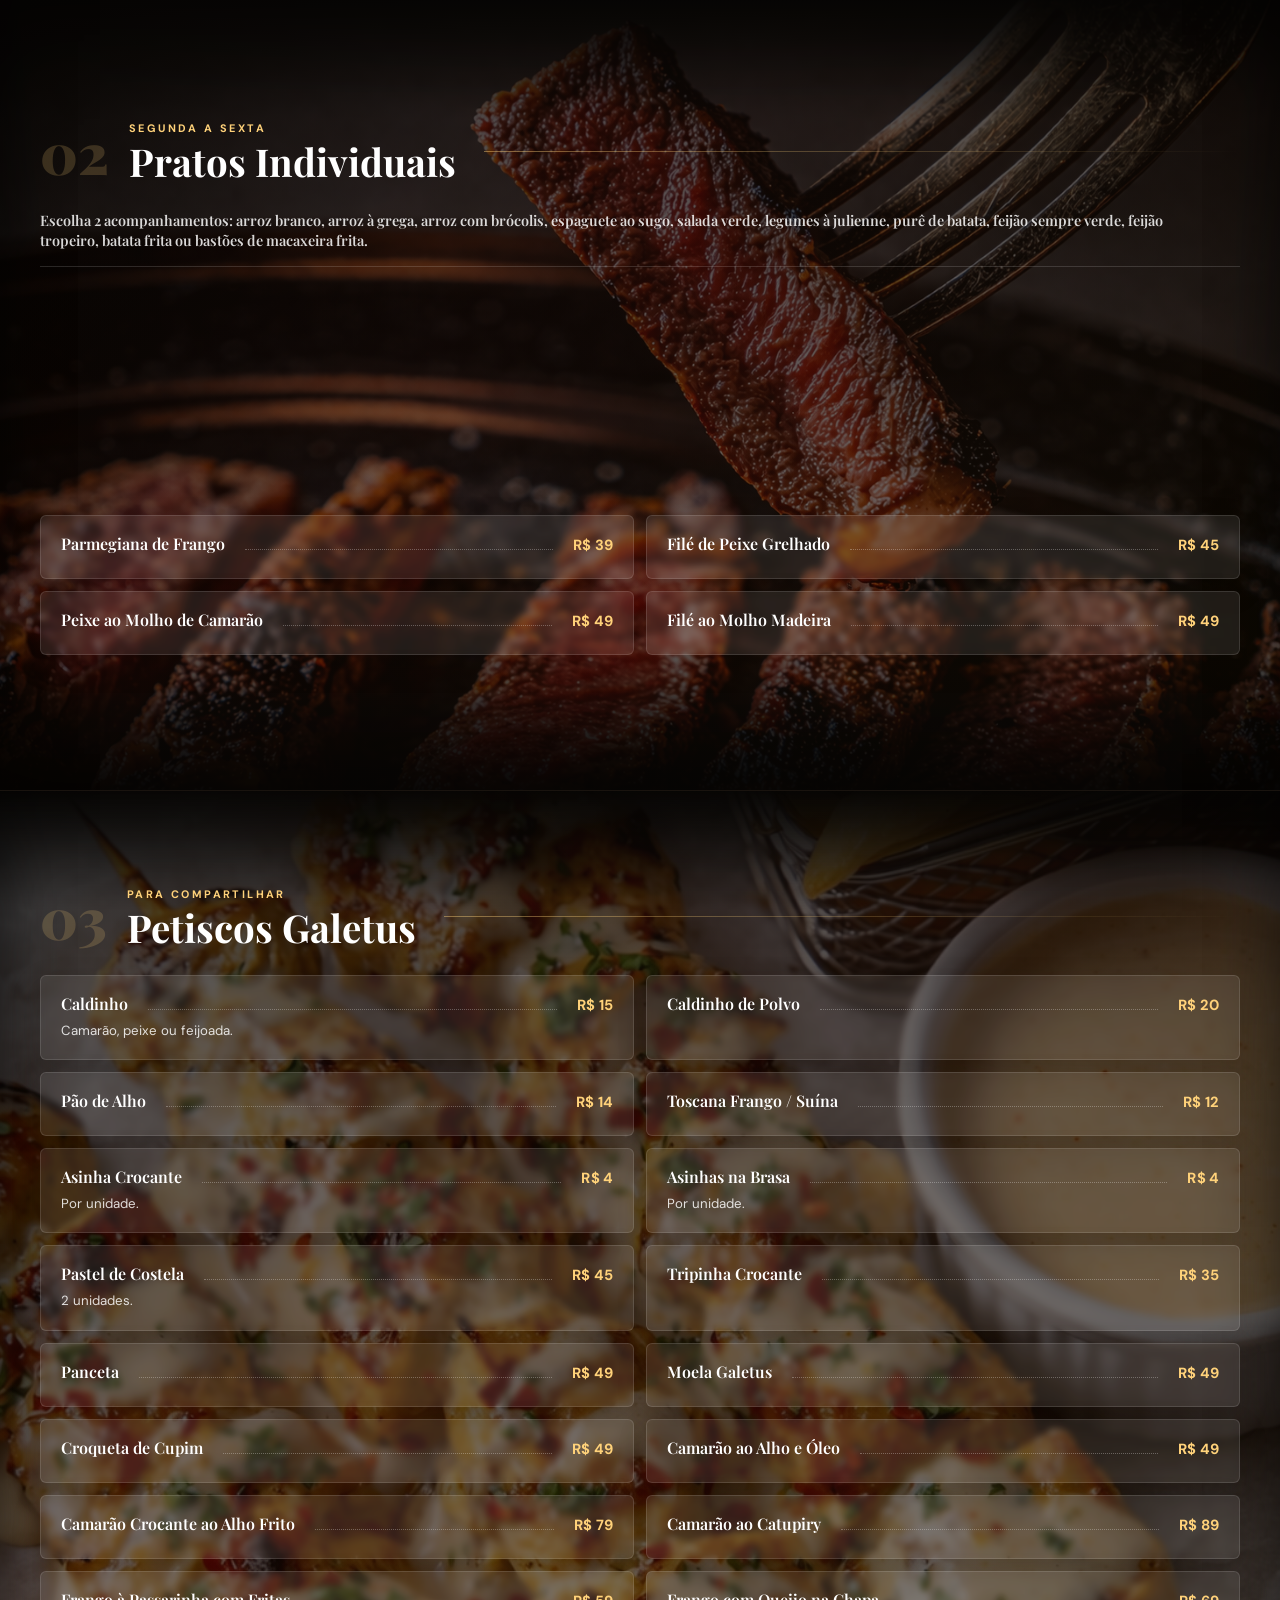
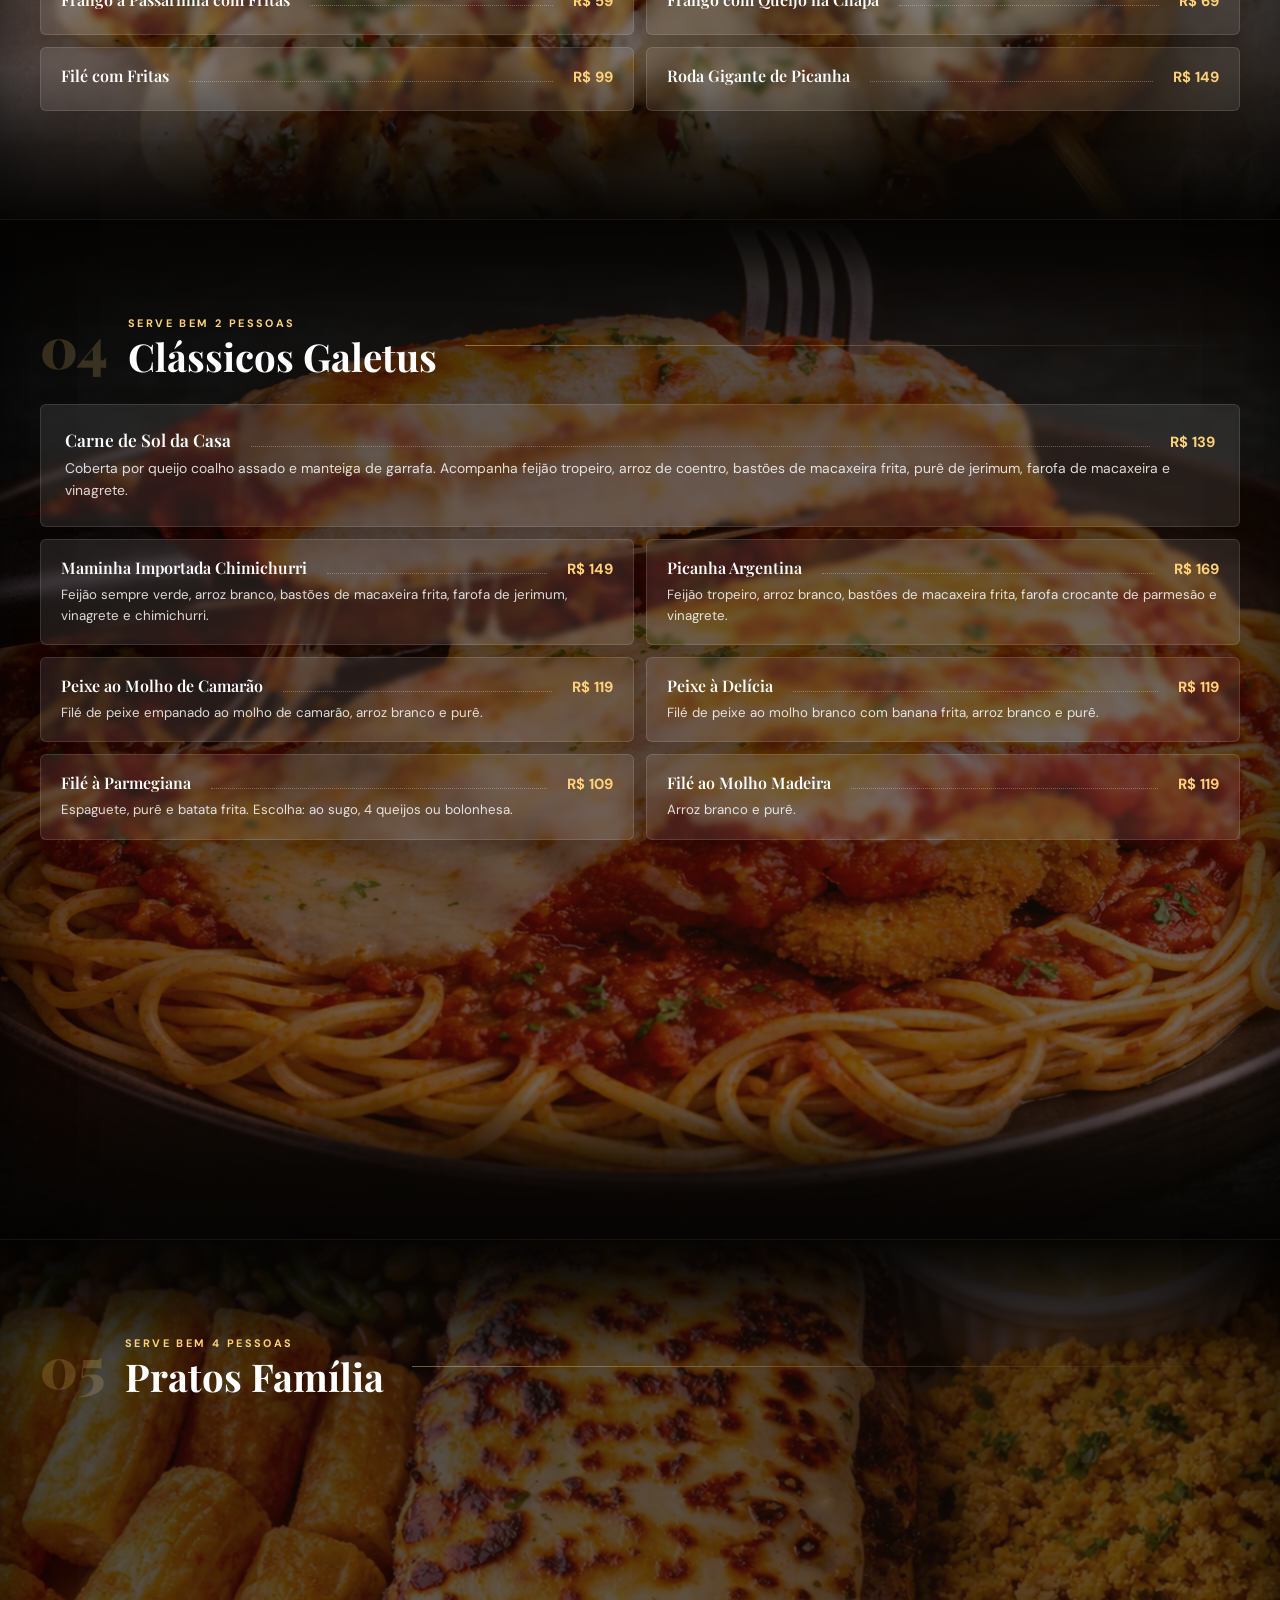
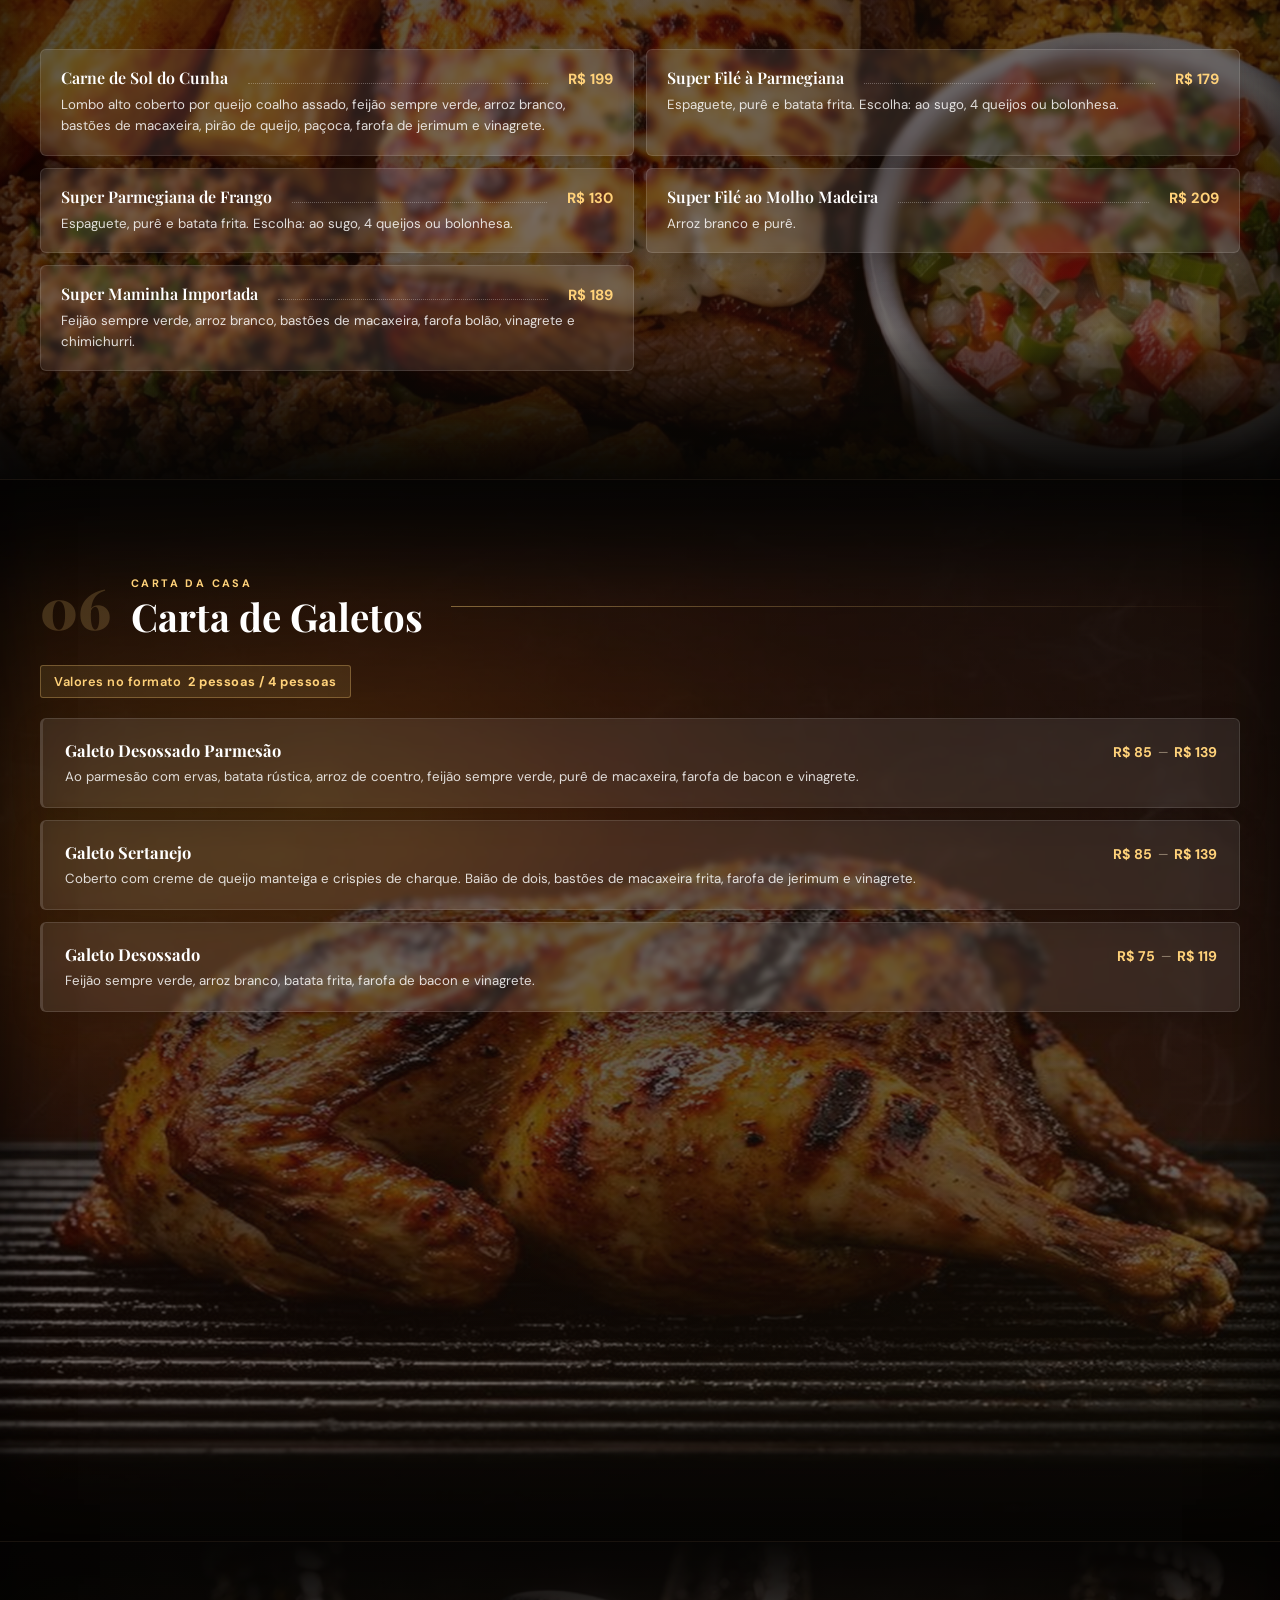
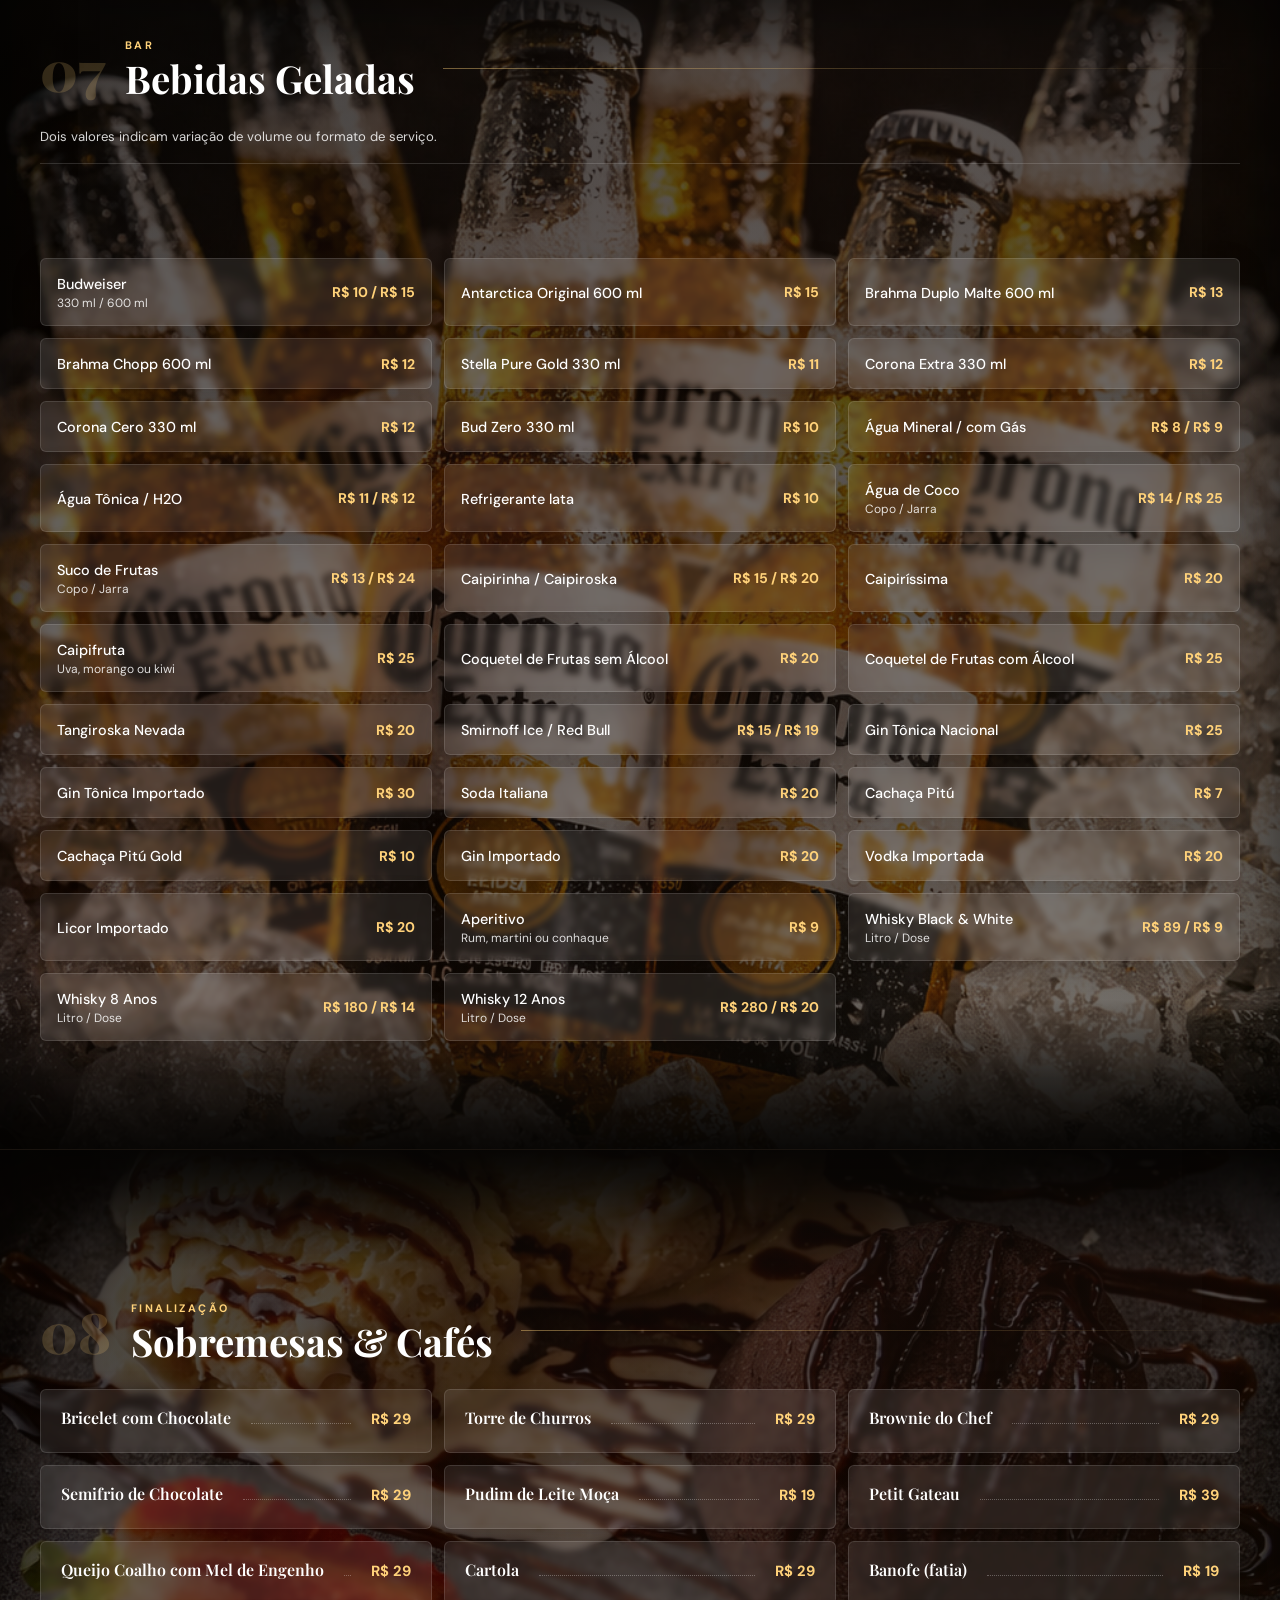
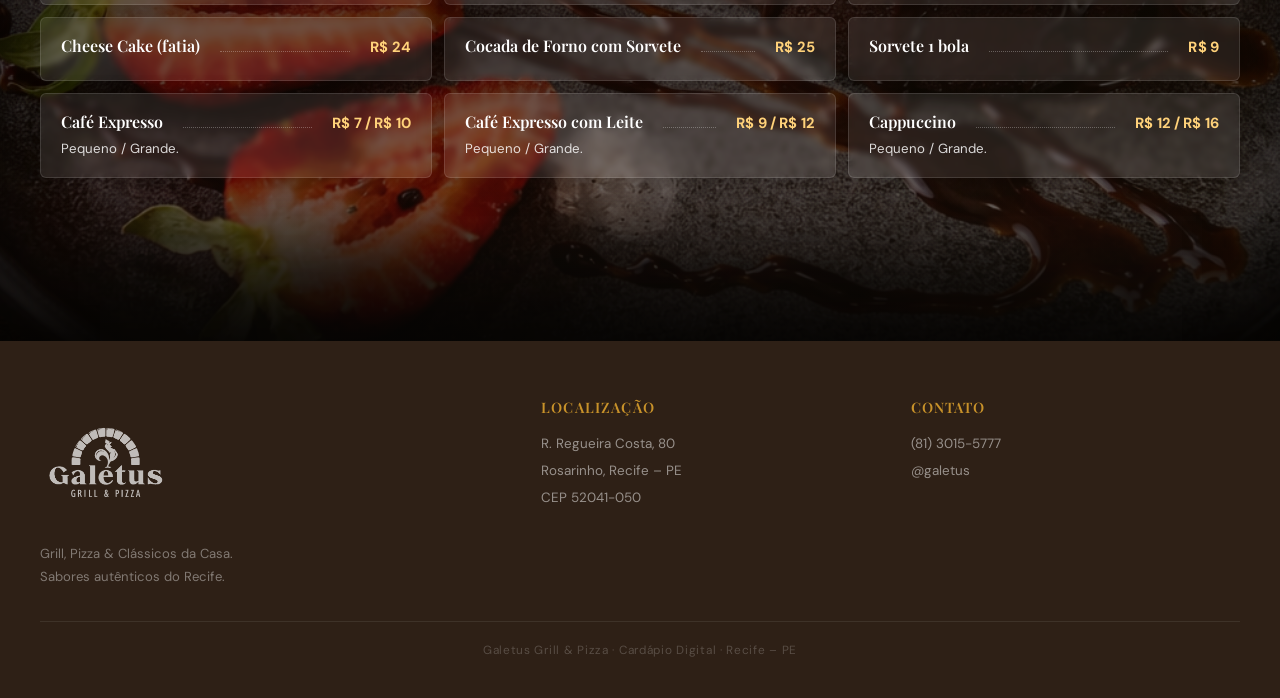
==== commit c6a2620e: "Improve menu mobile experience" ====
--- a/index.html
+++ b/index.html
@@ -850,6 +850,291 @@
   }
 }
 
+/* Mobile polish */
+html{
+  scroll-padding-top:84px;
+}
+[id]{
+  scroll-margin-top:84px;
+}
+body{
+  -webkit-text-size-adjust:100%;
+}
+.nav-inner{
+  -webkit-overflow-scrolling:touch;
+  scroll-snap-type:x proximity;
+}
+.nav-inner a{
+  min-height:40px;
+  display:inline-flex;
+  align-items:center;
+  scroll-snap-align:start;
+}
+@media(max-width:768px){
+  .nav-inner{
+    width:calc(100% - 24px);
+    gap:8px;
+    padding:10px 0 12px;
+  }
+  .nav-inner a{
+    padding:10px 14px;
+    font-size:0.8rem;
+    background:rgba(255,255,255,.03);
+    border-color:rgba(255,255,255,.06);
+  }
+  .hero{
+    min-height:auto;
+  }
+  .hero-content{
+    padding:58px 18px 72px;
+  }
+  .hero-logo{
+    width:min(220px,72vw);
+    margin-bottom:24px;
+  }
+  .hero-tagline{
+    font-size:1rem;
+    line-height:1.45;
+  }
+  .hero-info{
+    max-width:none;
+    gap:8px;
+  }
+  .hero-info span{
+    border-radius:12px;
+    padding:10px 12px;
+  }
+  .quick-picks{
+    width:100%;
+    padding:34px 0 26px 14px;
+  }
+  .quick-heading{
+    display:block;
+    padding-right:14px;
+    margin-bottom:18px;
+  }
+  .quick-title{
+    font-size:clamp(1.5rem,8vw,2rem);
+  }
+  .quick-copy{
+    font-size:0.88rem;
+    line-height:1.55;
+  }
+  .pick-grid{
+    grid-template-columns:none;
+    grid-auto-flow:column;
+    grid-auto-columns:minmax(270px,84vw);
+    overflow-x:auto;
+    gap:12px;
+    padding:2px 14px 10px 0;
+    scrollbar-width:none;
+    scroll-snap-type:x mandatory;
+    overscroll-behavior-x:contain;
+  }
+  .pick-grid::-webkit-scrollbar{
+    display:none;
+  }
+  .pick-card{
+    scroll-snap-align:start;
+  }
+  .pick-media{
+    height:176px;
+  }
+  .pick-body{
+    padding:16px;
+  }
+  .pick-foot{
+    flex-direction:column;
+    align-items:flex-start;
+    gap:8px;
+  }
+  .chapter{
+    align-items:flex-end;
+    gap:10px;
+    padding:34px 0 18px;
+  }
+  .chapter-line{
+    display:none;
+  }
+  .chapter-num{
+    font-size:2.15rem;
+    min-width:auto;
+  }
+  .chapter-title{
+    font-size:clamp(1.55rem,8vw,2.1rem);
+    line-height:1.08;
+  }
+  .chapter-kicker{
+    letter-spacing:0.18em;
+  }
+  .section-block{
+    margin-bottom:34px;
+  }
+  .section-intro{
+    gap:10px;
+    margin-bottom:16px;
+    padding-bottom:14px;
+  }
+  .section-subtitle{
+    font-size:1.25rem;
+    line-height:1.15;
+  }
+  .section-note{
+    font-size:0.84rem;
+    line-height:1.55;
+  }
+  .price-badge{
+    display:block;
+    width:100%;
+    padding:11px 13px;
+    line-height:1.65;
+    white-space:normal;
+  }
+  .photo-category{
+    min-height:auto;
+  }
+  .photo-inner{
+    width:calc(100% - 24px);
+    padding-top:56px !important;
+    padding-bottom:64px !important;
+  }
+  .photo-overlay{
+    background:
+      linear-gradient(to bottom,
+        rgba(8,6,4,0.985) 0px,
+        rgba(8,6,4,0.92) 30px,
+        rgba(8,6,4,0.74) 112px,
+        rgba(8,6,4,0.58) calc(100% - 128px),
+        rgba(8,6,4,0.84) calc(100% - 64px),
+        rgba(8,6,4,0.97) 100%
+      ),
+      linear-gradient(135deg, rgba(0,0,0,.34), rgba(184,58,26,.14) 42%, rgba(200,146,42,.10)) !important;
+  }
+  .grid-2,.grid-3,.doce-grid,.beb-grid{
+    gap:10px;
+  }
+  .dish,
+  .galeto-card,
+  .beb-item{
+    padding:16px;
+    border-radius:14px;
+  }
+  .dish-head{
+    flex-wrap:wrap;
+    align-items:flex-start;
+    gap:8px;
+    margin-bottom:0;
+  }
+  .dish-dots{
+    display:none;
+  }
+  .dish-name,
+  .galeto-name,
+  .beb-name{
+    font-size:1.02rem;
+    line-height:1.3;
+  }
+  .dish-price,
+  .beb-price{
+    display:inline-flex;
+    align-items:center;
+    justify-content:center;
+    padding:4px 10px;
+    border-radius:999px;
+    border:1px solid rgba(184,58,26,.18);
+    background:rgba(184,58,26,.10);
+  }
+  .photo-category .dish-price,
+  .photo-category .beb-price{
+    border-color:rgba(255,210,122,.28) !important;
+    background:rgba(255,210,122,.12) !important;
+  }
+  .dish-desc,
+  .galeto-desc,
+  .beb-note{
+    margin-top:8px;
+    font-size:0.86rem;
+    line-height:1.62;
+  }
+  .galeto-top{
+    flex-direction:column;
+    align-items:flex-start;
+    gap:10px;
+    margin-bottom:0;
+  }
+  .galeto-prices{
+    flex-wrap:wrap;
+    gap:8px;
+  }
+  .galeto-prices .p{
+    display:inline-flex;
+    align-items:center;
+    justify-content:center;
+    min-height:32px;
+    padding:4px 10px;
+    border-radius:999px;
+    background:rgba(184,58,26,.10);
+    border:1px solid rgba(184,58,26,.18);
+  }
+  .photo-category .galeto-prices .p{
+    background:rgba(255,210,122,.12) !important;
+    border:1px solid rgba(255,210,122,.28);
+  }
+  .galeto-prices .sep{
+    display:none;
+  }
+  .beb-item{
+    flex-direction:column;
+    align-items:flex-start;
+    gap:10px;
+  }
+  .beb-item > div{
+    width:100%;
+  }
+  .beb-price{
+    white-space:normal;
+    align-self:flex-start;
+  }
+  .footer{
+    padding:44px 0 22px;
+  }
+  .footer-inner{
+    gap:22px;
+  }
+  .footer-col a,
+  .footer-col p,
+  .footer-brand p{
+    font-size:0.86rem;
+    line-height:1.65;
+  }
+}
+@media(max-width:420px){
+  html{
+    scroll-padding-top:78px;
+  }
+  [id]{
+    scroll-margin-top:78px;
+  }
+  .hero-content{
+    padding:52px 16px 66px;
+  }
+  .nav-inner{
+    width:calc(100% - 20px);
+  }
+  .quick-picks{
+    padding-left:10px;
+  }
+  .quick-heading,
+  .pick-grid{
+    padding-right:10px;
+  }
+  .pick-grid{
+    grid-auto-columns:minmax(252px,86vw);
+  }
+  .photo-inner{
+    width:calc(100% - 20px);
+  }
+}
 </style>
 </head>
 <body>
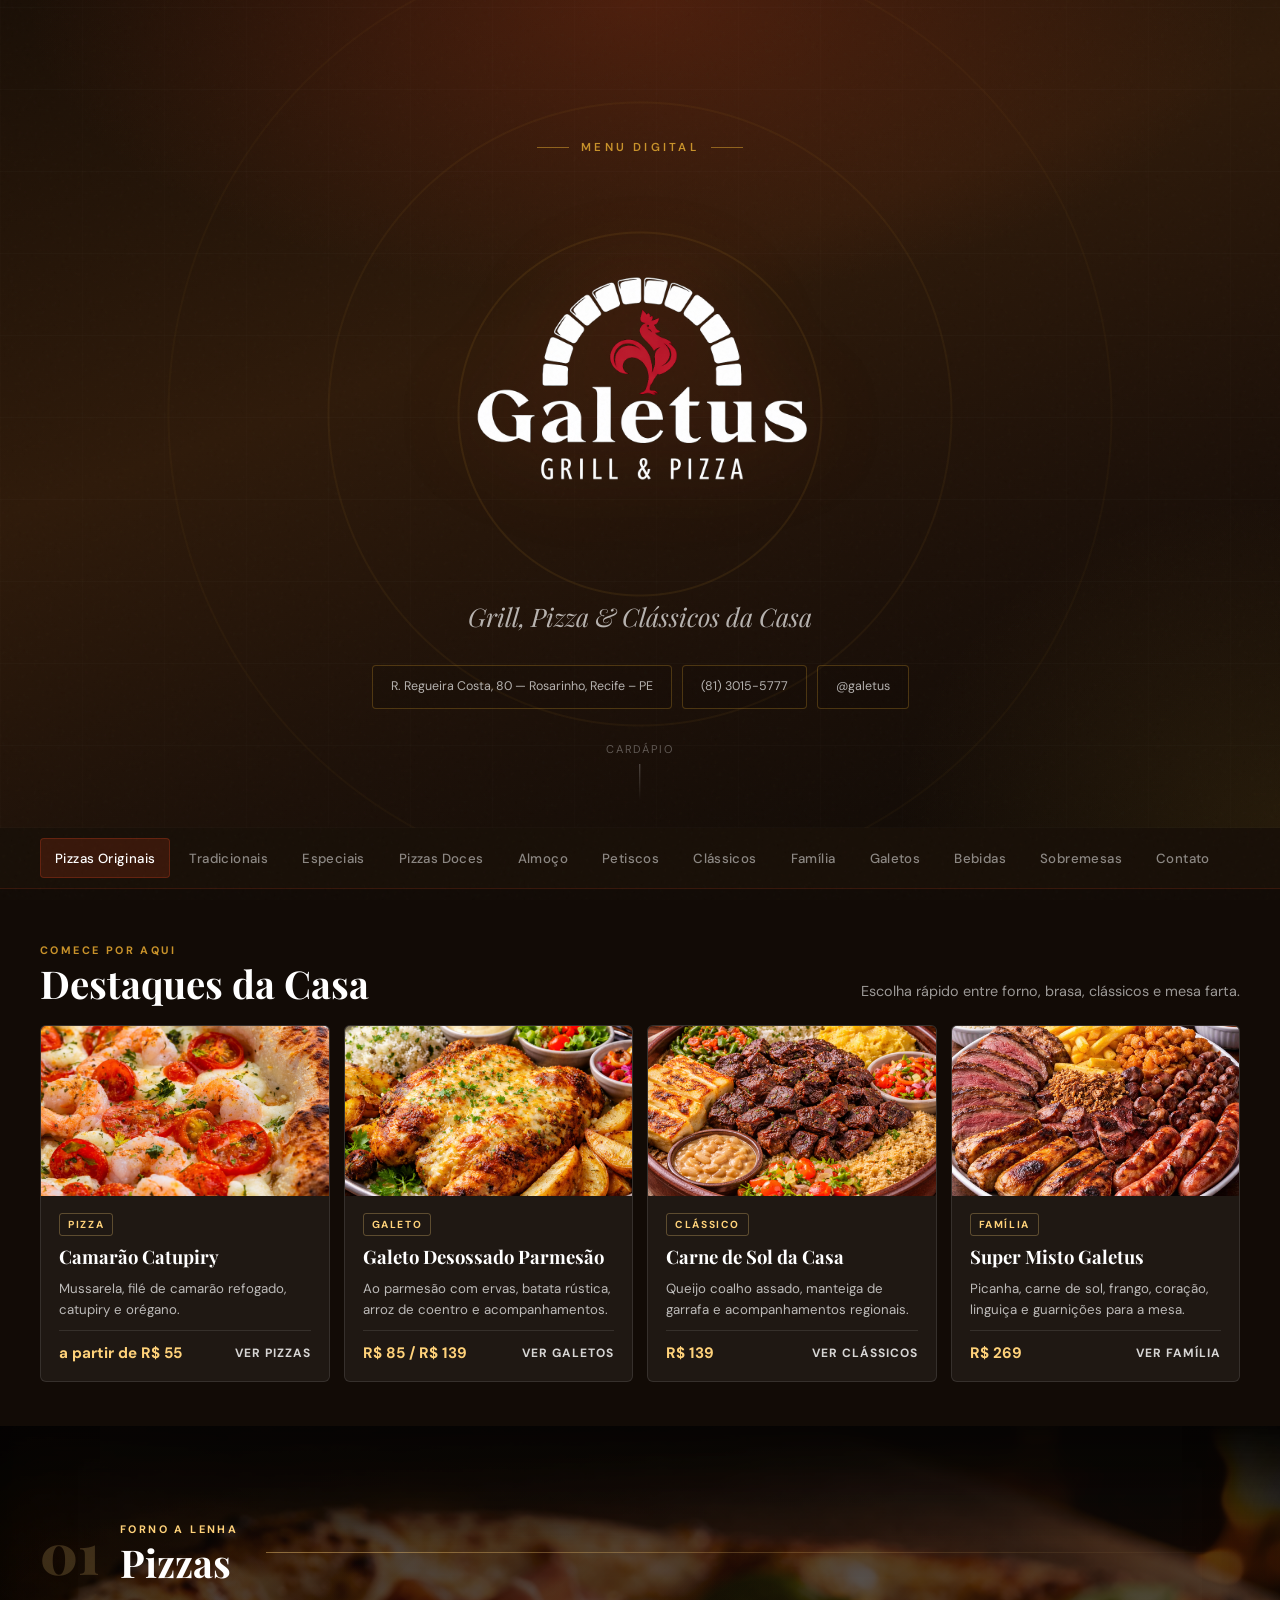
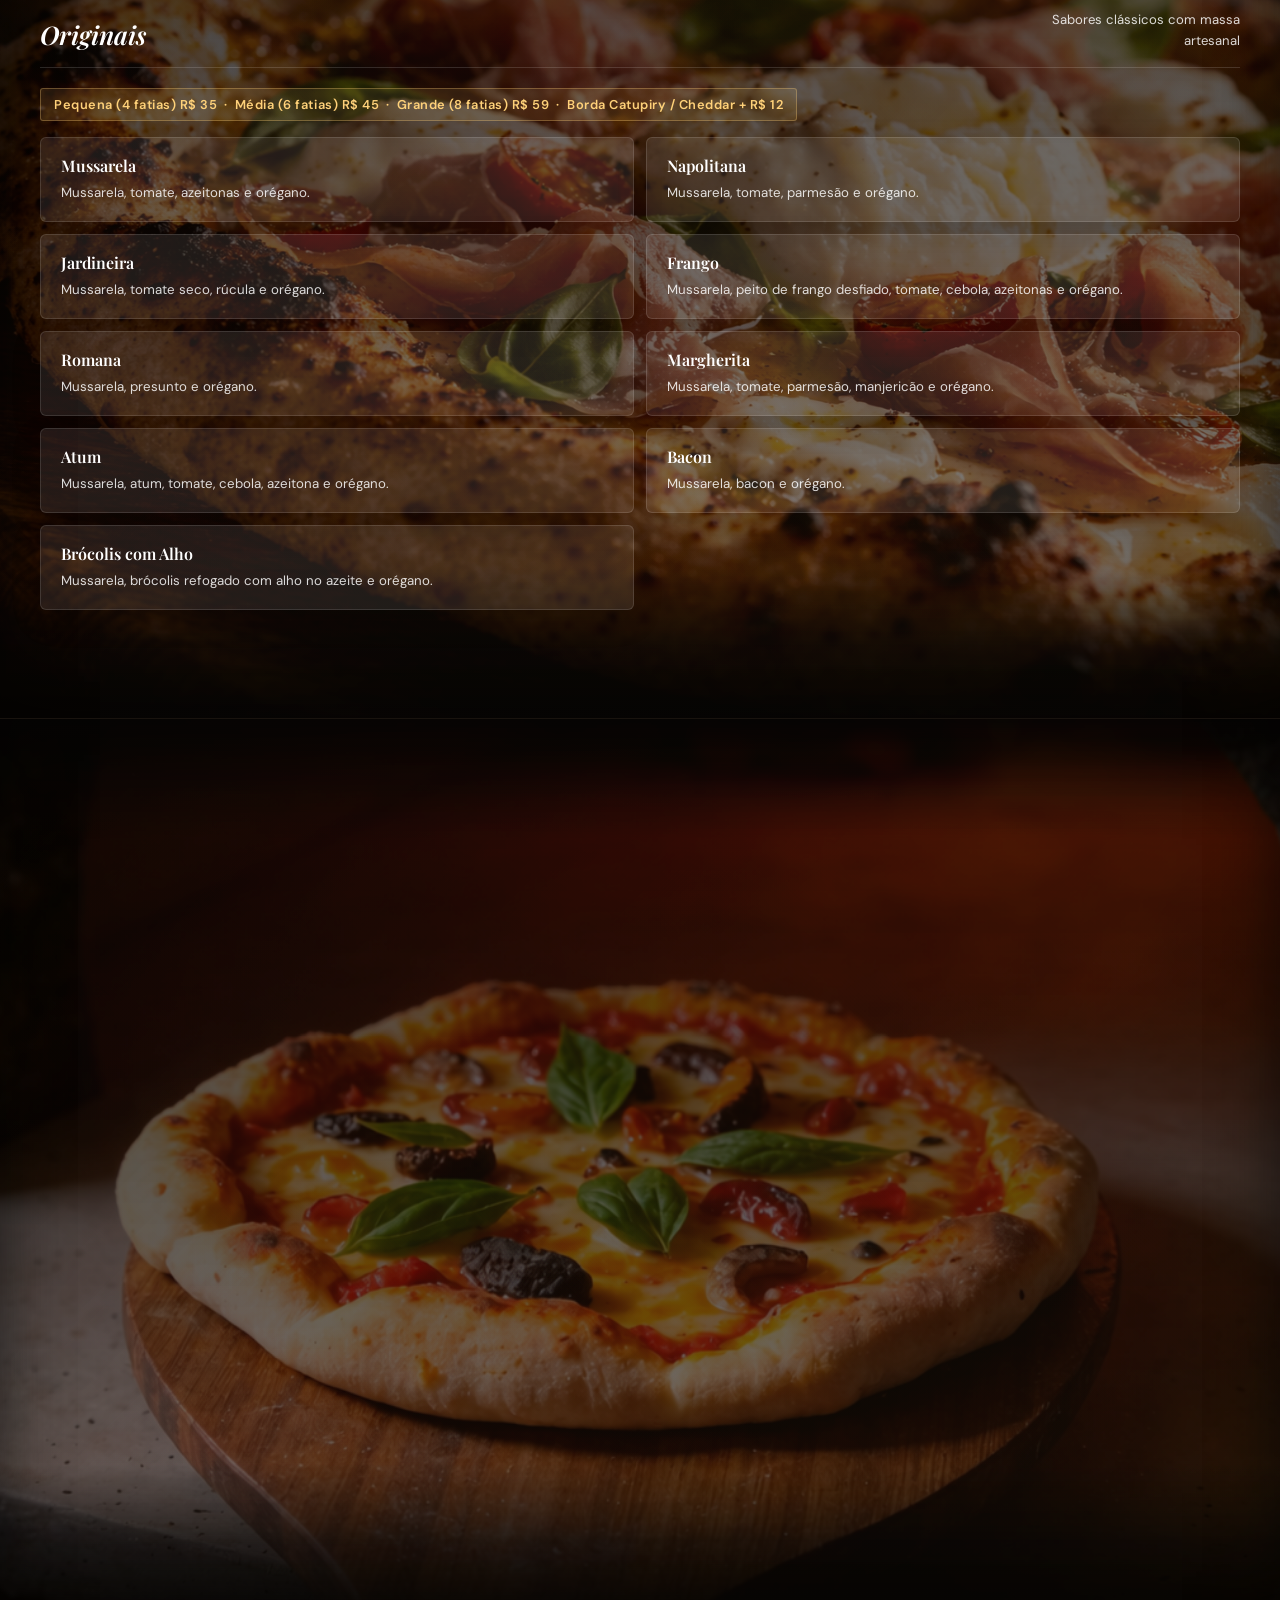
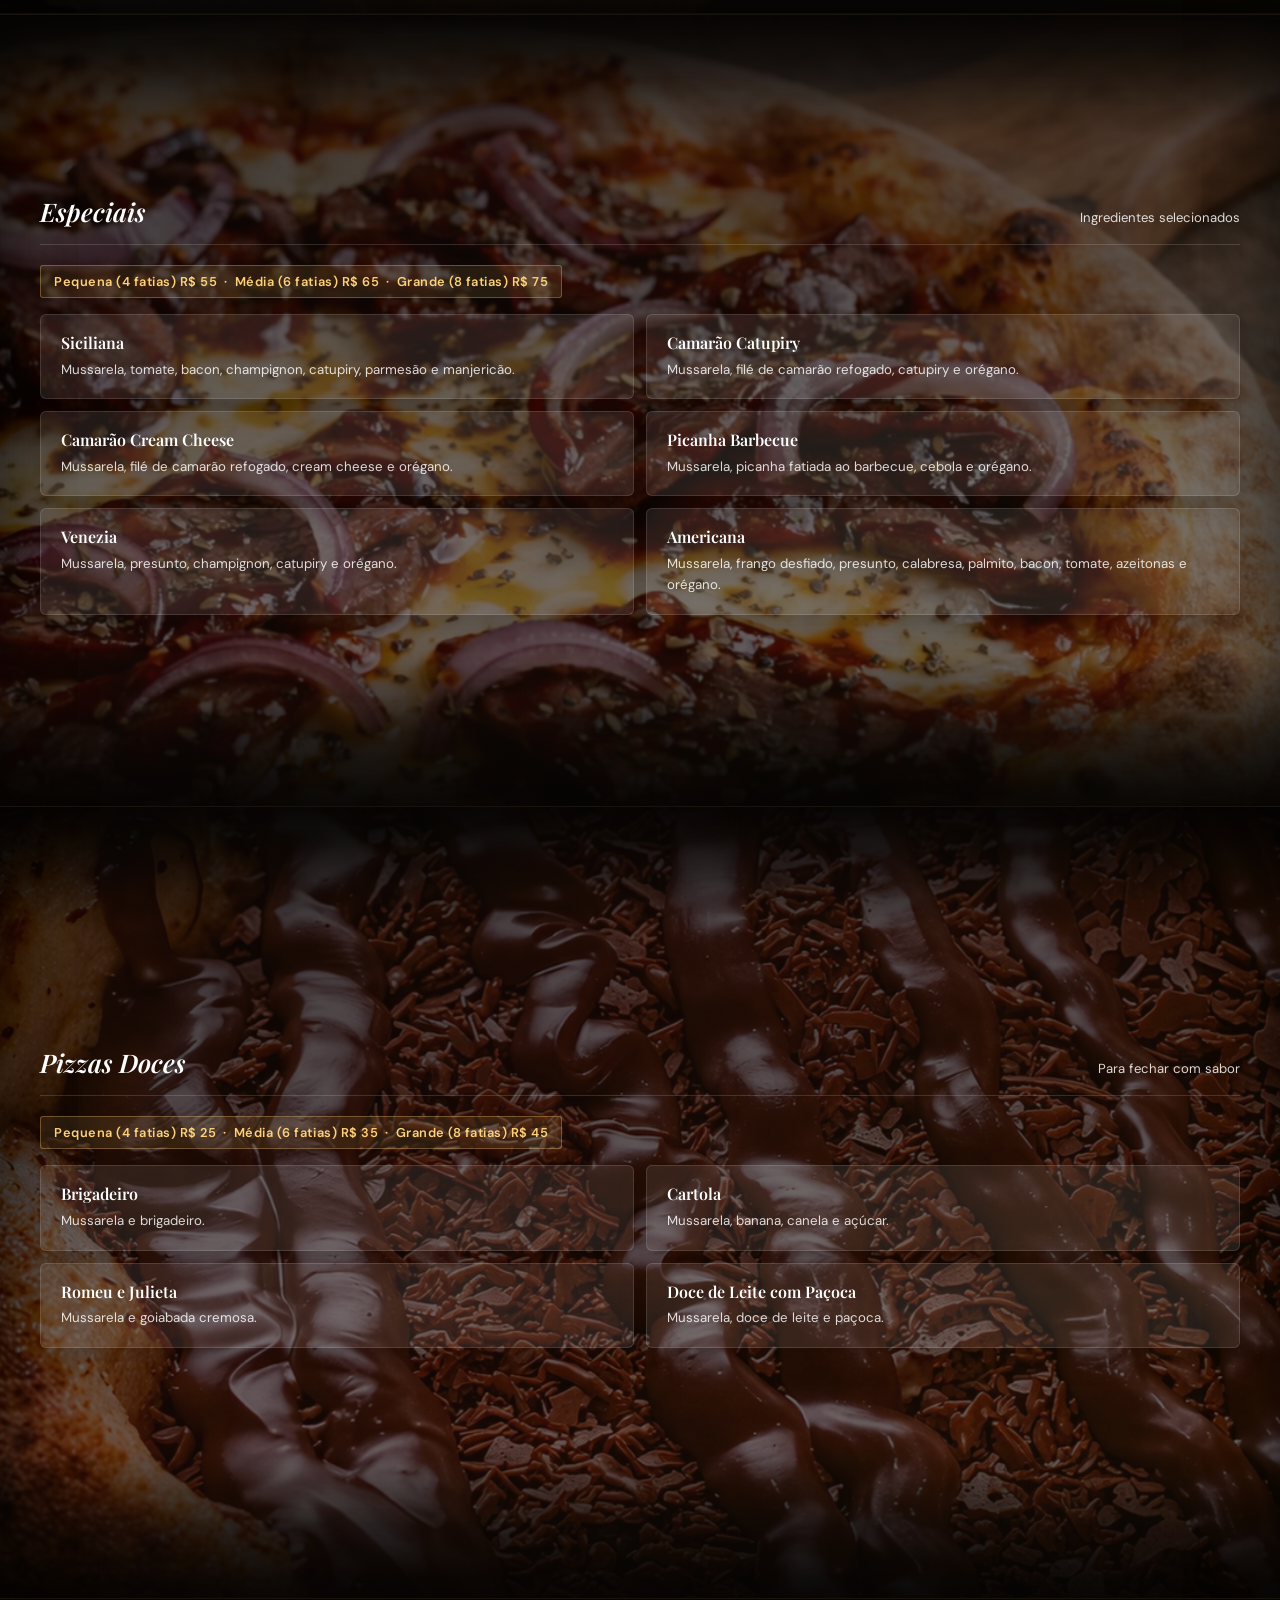
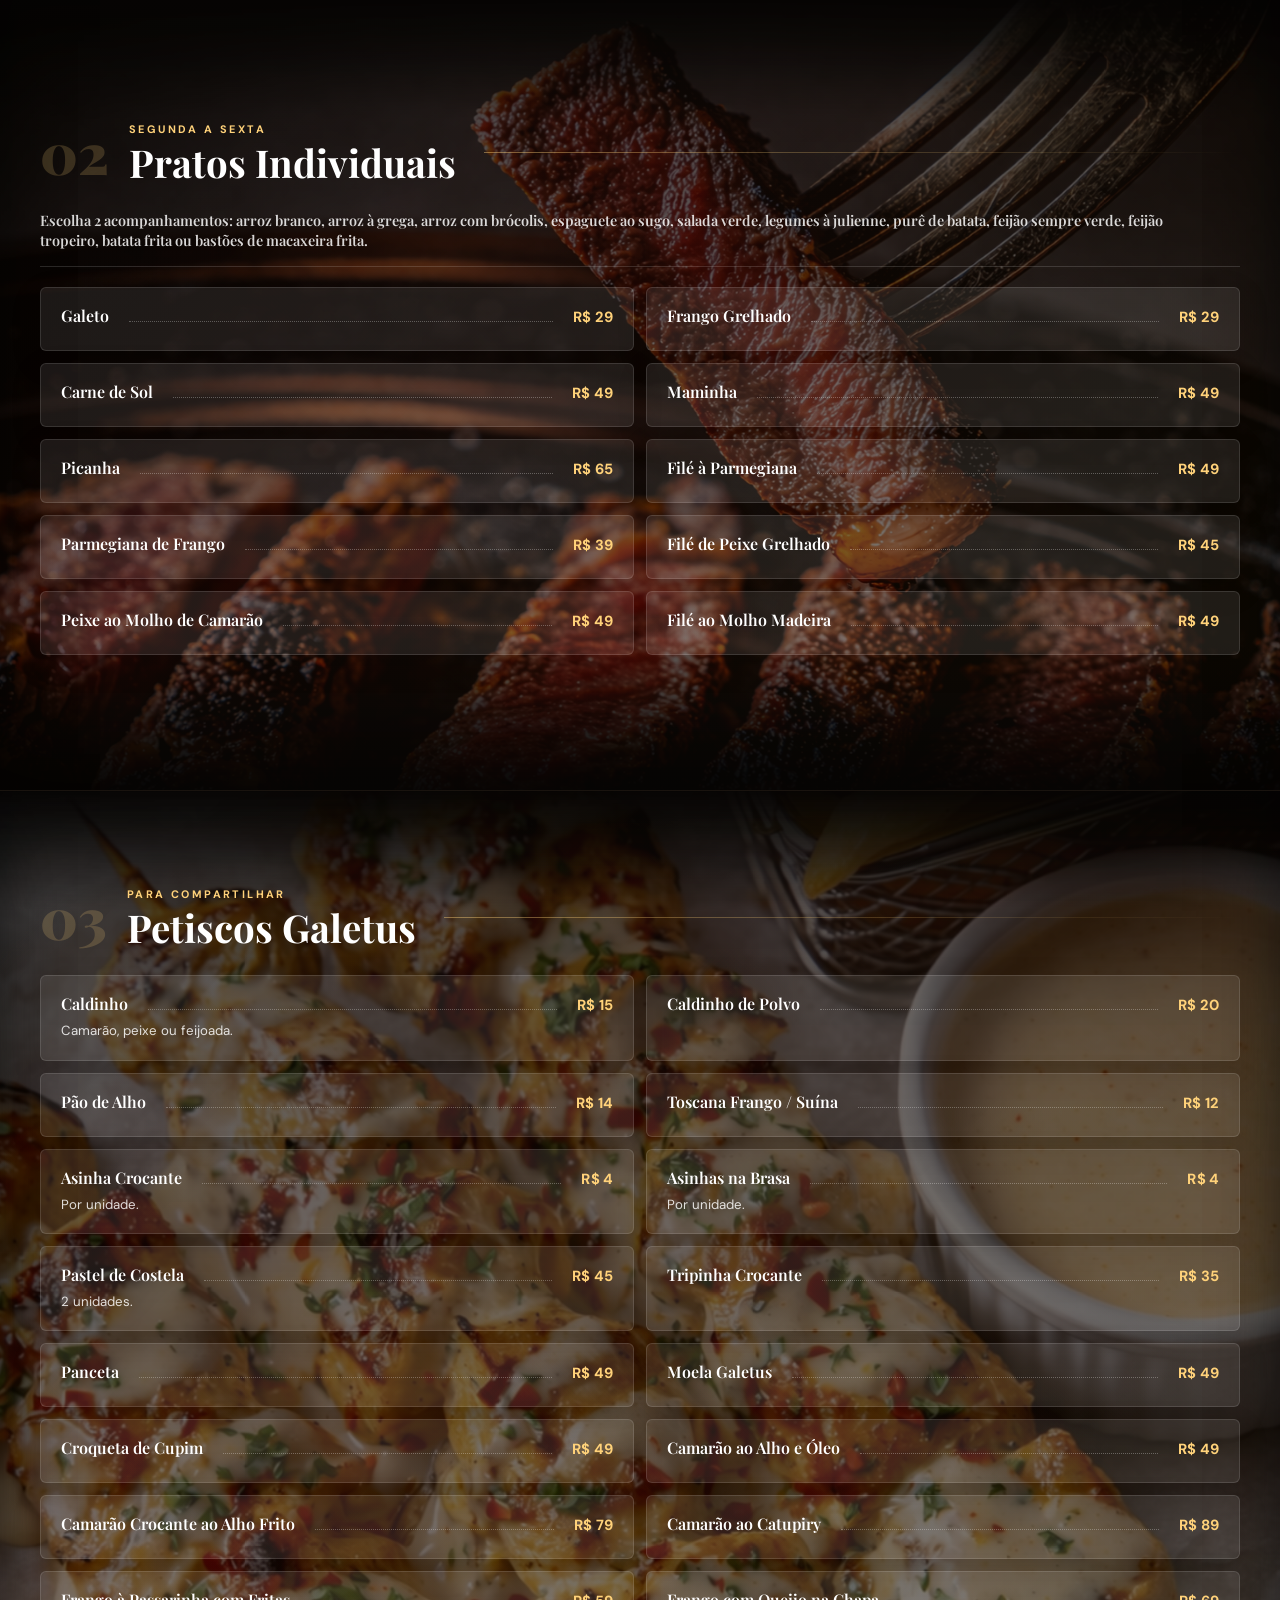
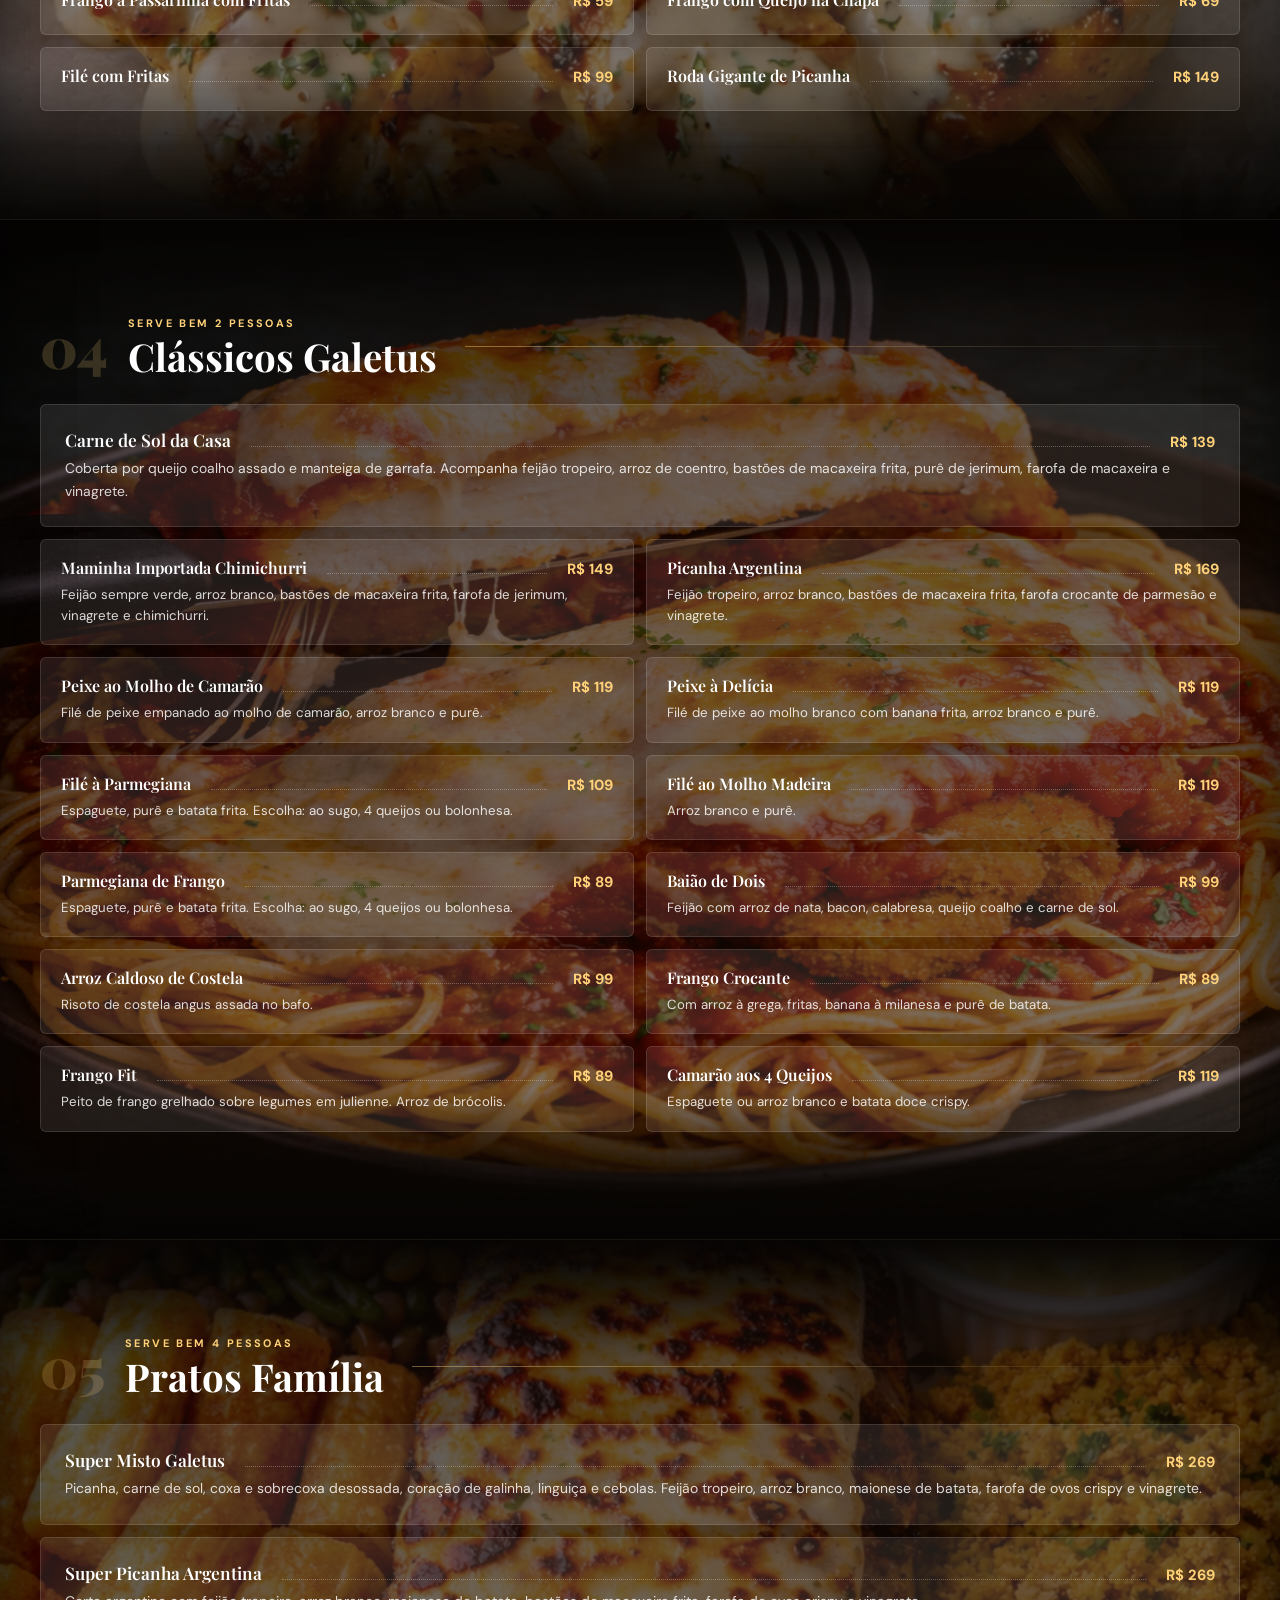
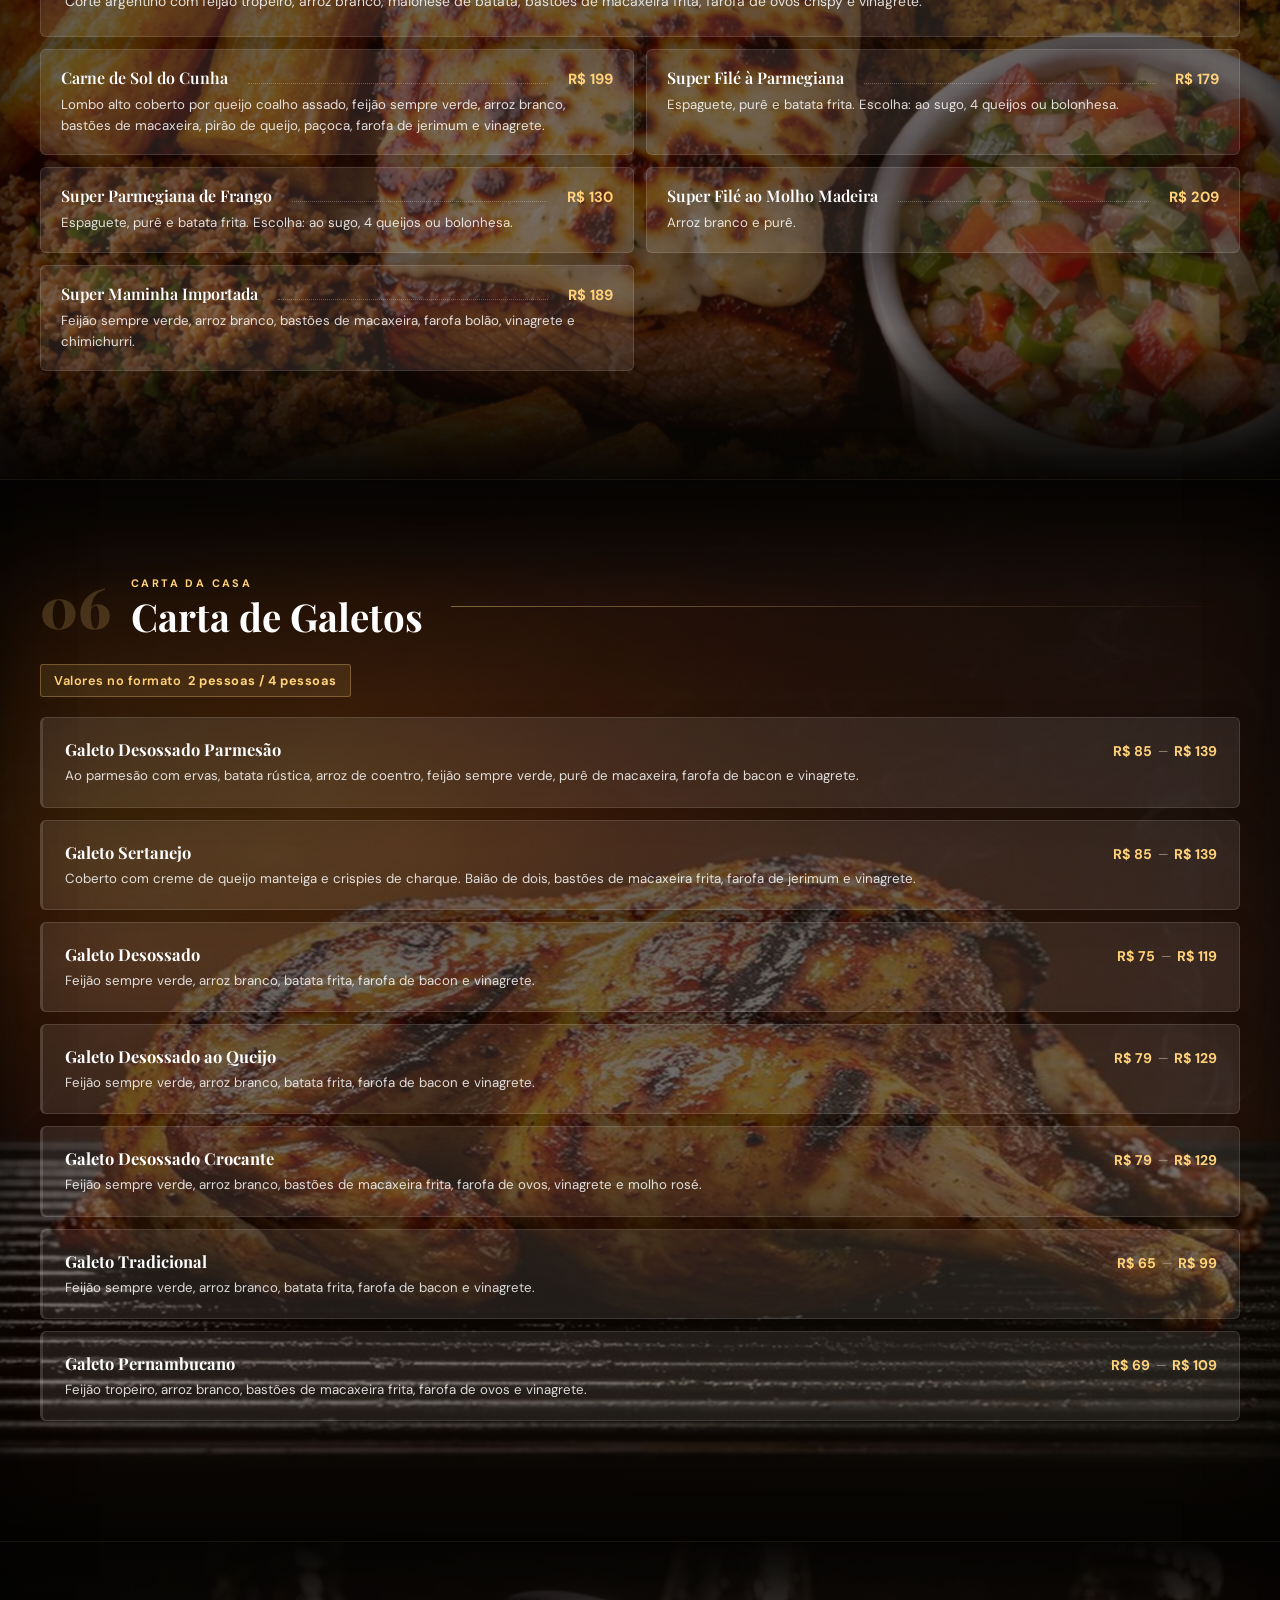
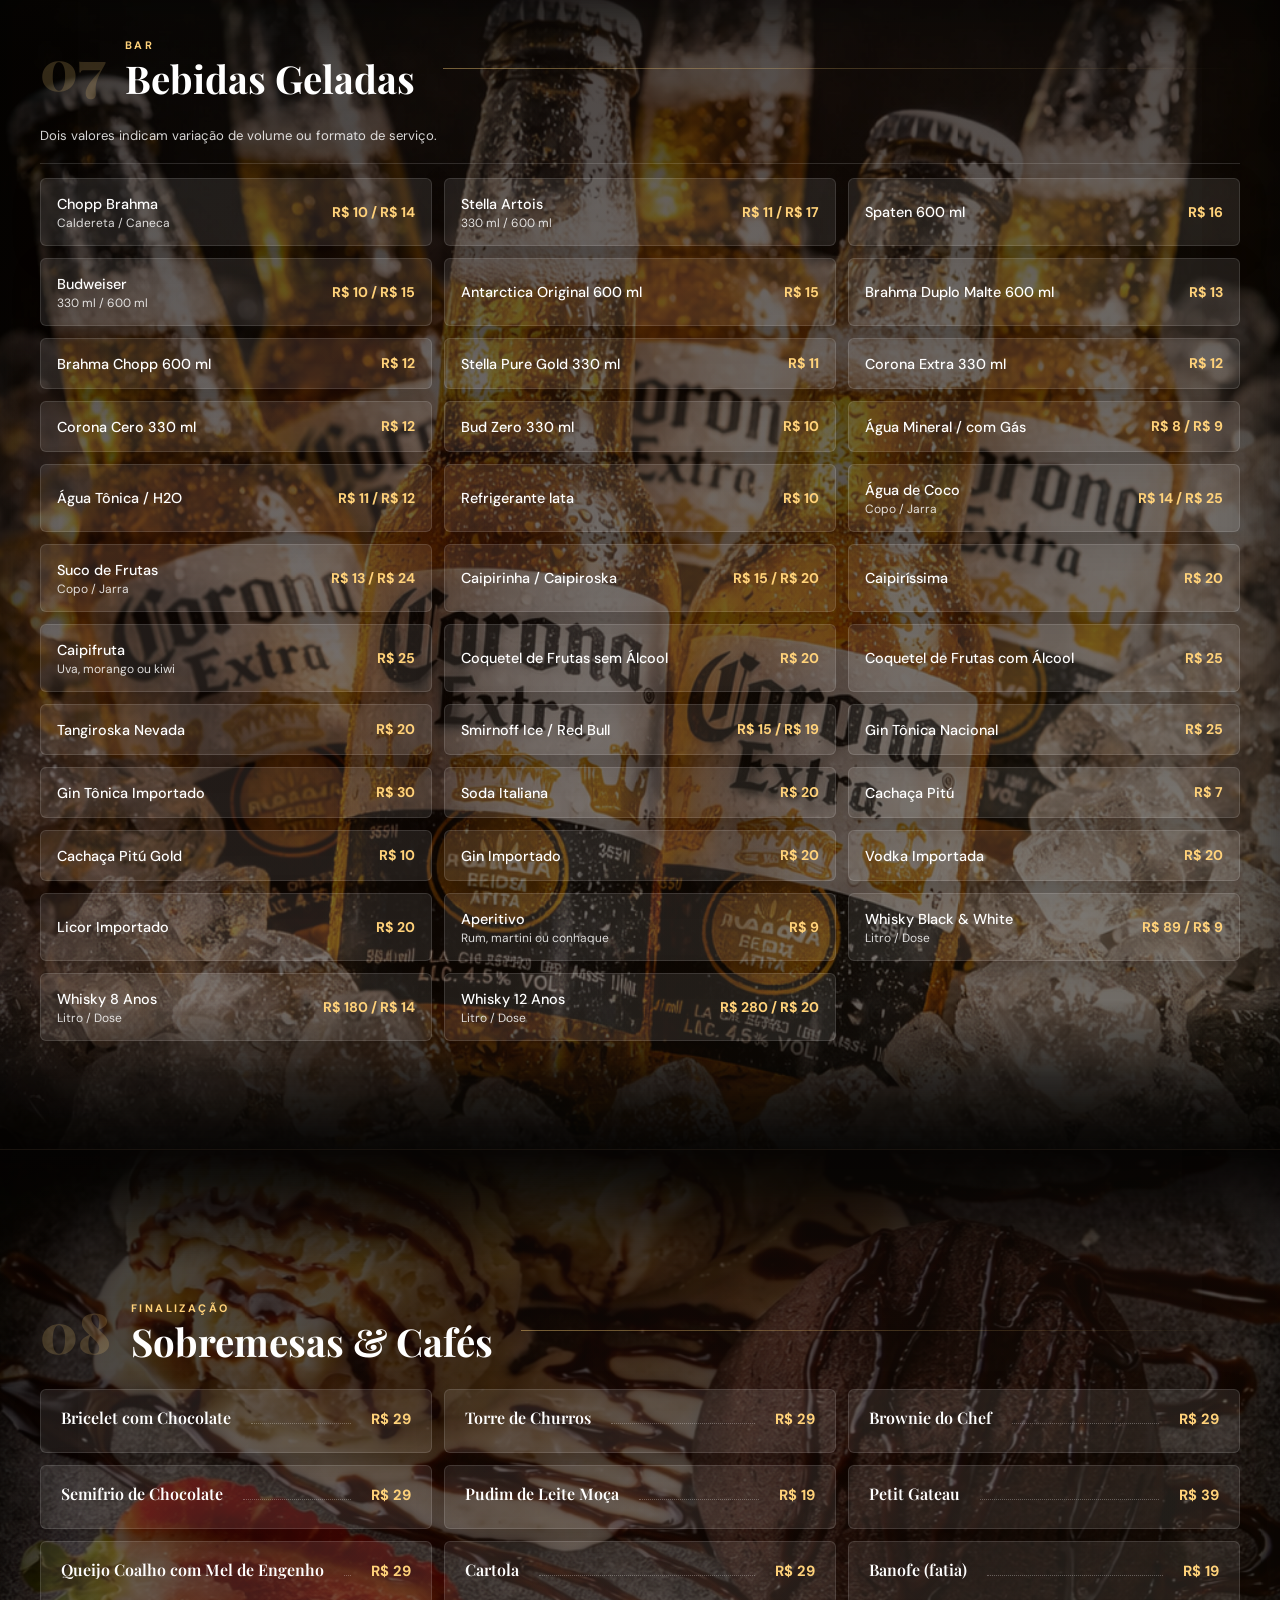
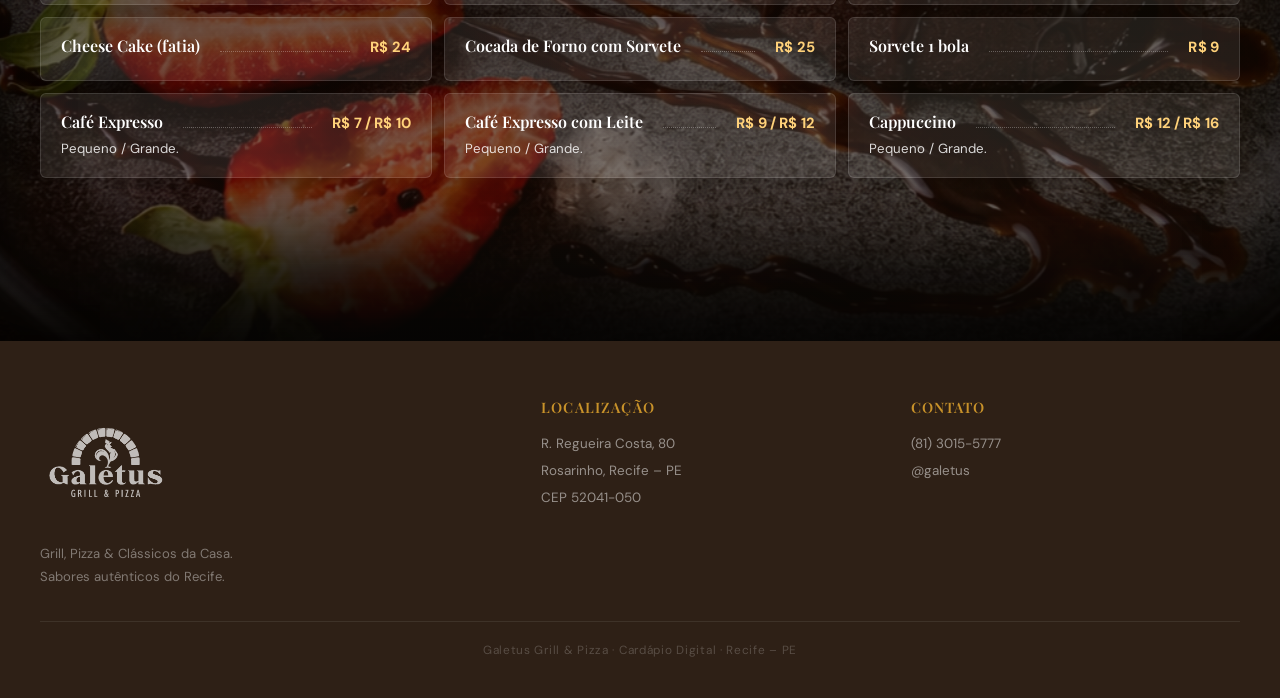
==== commit c63de42d: "Optimize menu scrolling performance" ====
--- a/index.html
+++ b/index.html
@@ -681,6 +681,7 @@
   background:#120b06;
   display:flex;
   align-items:center;
+  contain:paint;
 }
 .photo-category + .category-transition{
   margin-top:-2px;
@@ -693,6 +694,12 @@
   background-repeat:no-repeat;
   transform:scale(1.015);
   z-index:0;
+  opacity:0;
+  transition:opacity .35s ease;
+  will-change:opacity;
+}
+.photo-bg.is-loaded{
+  opacity:1;
 }
 .photo-overlay{
   position:absolute;
@@ -765,7 +772,6 @@
   background:rgba(255,255,255,.085) !important;
   border-color:rgba(255,255,255,.12) !important;
   box-shadow:0 10px 30px rgba(0,0,0,.16) !important;
-  backdrop-filter:blur(3px);
 }
 .photo-category .dish:hover,
 .photo-category .beb-item:hover,
@@ -1133,6 +1139,31 @@
   }
   .photo-inner{
     width:calc(100% - 20px);
+  }
+}
+@media(max-width:1024px),(pointer:coarse){
+  body::before{
+    content:none;
+  }
+  .nav-wrap{
+    backdrop-filter:none;
+    background:rgba(26,16,8,0.98);
+  }
+  .hero-logo,
+  .hero-tagline,
+  .hero-scroll{
+    animation:none;
+  }
+  .photo-overlay{
+    box-shadow:
+      inset 0 24px 42px rgba(0,0,0,.24),
+      inset 0 -24px 42px rgba(0,0,0,.30);
+  }
+  .photo-category .dish,
+  .photo-category .beb-item,
+  .photo-category .galeto-card,
+  .photo-category .dish-featured{
+    box-shadow:0 6px 20px rgba(0,0,0,.12) !important;
   }
 }
 </style>
@@ -1222,7 +1253,7 @@
 </article>
 </div>
 </section>
-<section class="photo-category"><div class="photo-bg" style="background-image:url('fotos/pizzas-originais.png')"></div><div class="photo-overlay"></div><div class="photo-inner"><div class="chapter" id="pizzas-originais">
+<section class="photo-category"><div class="photo-bg" data-bg="fotos/pizzas-originais.png"></div><div class="photo-overlay"></div><div class="photo-inner"><div class="chapter" id="pizzas-originais">
 <div class="chapter-num">01</div>
 <div class="chapter-text">
 <span class="chapter-kicker">Forno a lenha</span>
@@ -1247,7 +1278,7 @@
 <div class="dish no-price"><div class="dish-head"><span class="dish-name">Brócolis com Alho</span></div><p class="dish-desc">Mussarela, brócolis refogado com alho no azeite e orégano.</p></div>
 </div>
 </div></div></section>
-<section class="photo-category"><div class="photo-bg" style="background-image:url('fotos/pizzas-tradicionais.png')"></div><div class="photo-overlay"></div><div class="photo-inner"><div class="section-block" id="pizzas-tradicionais">
+<section class="photo-category"><div class="photo-bg" data-bg="fotos/pizzas-tradicionais.png"></div><div class="photo-overlay"></div><div class="photo-inner"><div class="section-block" id="pizzas-tradicionais">
 <div class="section-intro">
 <h3 class="section-subtitle">Tradicionais</h3>
 <div class="section-note">Mais recheio, mais sabor</div>
@@ -1267,7 +1298,7 @@
 <div class="dish no-price"><div class="dish-head"><span class="dish-name">Pepperoni</span></div><p class="dish-desc">Mussarela, pepperoni e orégano.</p></div>
 </div>
 </div></div></section>
-<section class="photo-category"><div class="photo-bg" style="background-image:url('fotos/pizzas-especiais.png')"></div><div class="photo-overlay"></div><div class="photo-inner"><div class="section-block" id="pizzas-especiais">
+<section class="photo-category"><div class="photo-bg" data-bg="fotos/pizzas-especiais.png"></div><div class="photo-overlay"></div><div class="photo-inner"><div class="section-block" id="pizzas-especiais">
 <div class="section-intro">
 <h3 class="section-subtitle">Especiais</h3>
 <div class="section-note">Ingredientes selecionados</div>
@@ -1282,7 +1313,7 @@
 <div class="dish no-price"><div class="dish-head"><span class="dish-name">Americana</span></div><p class="dish-desc">Mussarela, frango desfiado, presunto, calabresa, palmito, bacon, tomate, azeitonas e orégano.</p></div>
 </div>
 </div></div></section>
-<section class="photo-category"><div class="photo-bg" style="background-image:url('fotos/pizzas-doces.png')"></div><div class="photo-overlay"></div><div class="photo-inner"><div class="section-block" id="pizzas-doces">
+<section class="photo-category"><div class="photo-bg" data-bg="fotos/pizzas-doces.png"></div><div class="photo-overlay"></div><div class="photo-inner"><div class="section-block" id="pizzas-doces">
 <div class="section-intro">
 <h3 class="section-subtitle">Pizzas Doces</h3>
 <div class="section-note">Para fechar com sabor</div>
@@ -1295,7 +1326,7 @@
 <div class="dish no-price"><div class="dish-head"><span class="dish-name">Doce de Leite com Paçoca</span></div><p class="dish-desc">Mussarela, doce de leite e paçoca.</p></div>
 </div>
 </div></div></section>
-<section class="photo-category"><div class="photo-bg" style="background-image:url('fotos/pratos-individuais.png')"></div><div class="photo-overlay"></div><div class="photo-inner"><div class="chapter" id="individuais">
+<section class="photo-category"><div class="photo-bg" data-bg="fotos/pratos-individuais.png"></div><div class="photo-overlay"></div><div class="photo-inner"><div class="chapter" id="individuais">
 <div class="chapter-num">02</div>
 <div class="chapter-text">
 <span class="chapter-kicker">Segunda a sexta</span>
@@ -1319,7 +1350,7 @@
 <div class="dish"><div class="dish-head"><span class="dish-name">Filé ao Molho Madeira</span><span class="dish-dots"></span><span class="dish-price">R$ 49</span></div></div>
 </div>
 </div></div></section>
-<section class="photo-category"><div class="photo-bg" style="background-image:url('fotos/petiscos.png')"></div><div class="photo-overlay"></div><div class="photo-inner"><div class="chapter" id="petiscos">
+<section class="photo-category"><div class="photo-bg" data-bg="fotos/petiscos.png"></div><div class="photo-overlay"></div><div class="photo-inner"><div class="chapter" id="petiscos">
 <div class="chapter-num">03</div>
 <div class="chapter-text">
 <span class="chapter-kicker">Para compartilhar</span>
@@ -1348,7 +1379,7 @@
 <div class="dish"><div class="dish-head"><span class="dish-name">Roda Gigante de Picanha</span><span class="dish-dots"></span><span class="dish-price">R$ 149</span></div></div>
 </div>
 </div></div></section>
-<section class="photo-category"><div class="photo-bg" style="background-image:url('fotos/classicos-galetus.png')"></div><div class="photo-overlay"></div><div class="photo-inner"><div class="chapter" id="classicos">
+<section class="photo-category"><div class="photo-bg" data-bg="fotos/classicos-galetus.png"></div><div class="photo-overlay"></div><div class="photo-inner"><div class="chapter" id="classicos">
 <div class="chapter-num">04</div>
 <div class="chapter-text">
 <span class="chapter-kicker">Serve bem 2 pessoas</span>
@@ -1375,7 +1406,7 @@
 <div class="dish"><div class="dish-head"><span class="dish-name">Camarão aos 4 Queijos</span><span class="dish-dots"></span><span class="dish-price">R$ 119</span></div><p class="dish-desc">Espaguete ou arroz branco e batata doce crispy.</p></div>
 </div>
 </div></div></section>
-<section class="photo-category"><div class="photo-bg" style="background-image:url('fotos/pratos-familia.png')"></div><div class="photo-overlay"></div><div class="photo-inner"><div class="chapter" id="familia">
+<section class="photo-category"><div class="photo-bg" data-bg="fotos/pratos-familia.png"></div><div class="photo-overlay"></div><div class="photo-inner"><div class="chapter" id="familia">
 <div class="chapter-num">05</div>
 <div class="chapter-text">
 <span class="chapter-kicker">Serve bem 4 pessoas</span>
@@ -1399,7 +1430,7 @@
 <div class="dish"><div class="dish-head"><span class="dish-name">Super Maminha Importada</span><span class="dish-dots"></span><span class="dish-price">R$ 189</span></div><p class="dish-desc">Feijão sempre verde, arroz branco, bastões de macaxeira, farofa bolão, vinagrete e chimichurri.</p></div>
 </div>
 </div></div></section>
-<section class="photo-category"><div class="photo-bg" style="background-image:url('fotos/galetos.jpg')"></div><div class="photo-overlay"></div><div class="photo-inner"><div class="chapter" id="galetos">
+<section class="photo-category"><div class="photo-bg" data-bg="fotos/galetos.jpg"></div><div class="photo-overlay"></div><div class="photo-inner"><div class="chapter" id="galetos">
 <div class="chapter-num">06</div>
 <div class="chapter-text">
 <span class="chapter-kicker">Carta da casa</span>
@@ -1437,7 +1468,7 @@
 <p class="galeto-desc">Feijão tropeiro, arroz branco, bastões de macaxeira frita, farofa de ovos e vinagrete.</p>
 </div>
 </div></div></section>
-<section class="photo-category"><div class="photo-bg" style="background-image:url('fotos/bebidas.png')"></div><div class="photo-overlay"></div><div class="photo-inner"><div class="chapter" id="bebidas">
+<section class="photo-category"><div class="photo-bg" data-bg="fotos/bebidas.png"></div><div class="photo-overlay"></div><div class="photo-inner"><div class="chapter" id="bebidas">
 <div class="chapter-num">07</div>
 <div class="chapter-text">
 <span class="chapter-kicker">Bar</span>
@@ -1486,7 +1517,7 @@
 <div class="beb-item"><div><span class="beb-name">Whisky 12 Anos</span><span class="beb-note">Litro / Dose</span></div><span class="beb-price">R$ 280 / R$ 20</span></div>
 </div>
 </div></div></section>
-<section class="photo-category"><div class="photo-bg" style="background-image:url('fotos/sobremesas.png')"></div><div class="photo-overlay"></div><div class="photo-inner"><div class="chapter" id="sobremesas">
+<section class="photo-category"><div class="photo-bg" data-bg="fotos/sobremesas.png"></div><div class="photo-overlay"></div><div class="photo-inner"><div class="chapter" id="sobremesas">
 <div class="chapter-num">08</div>
 <div class="chapter-text">
 <span class="chapter-kicker">Finalização</span>
@@ -1536,29 +1567,89 @@
 </footer>
 <script>
 const links=document.querySelectorAll('.nav-inner a');
-const secs=[...links].map(l=>document.querySelector(l.getAttribute('href'))).filter(Boolean);
-const go=()=>{
+const secs=[...links].map(link=>document.querySelector(link.getAttribute('href'))).filter(Boolean);
+
+const updateActiveLink=()=>{
+  const marker=Math.max(80,window.innerHeight*0.18);
   let id=secs[0]?.id;
-  secs.forEach(s=>{if(s.getBoundingClientRect().top<=80)id=s.id});
-  links.forEach(l=>l.classList.toggle('active',l.getAttribute('href')==='#'+id));
+  secs.forEach(section=>{
+    if(section.getBoundingClientRect().top<=marker) id=section.id;
+  });
+  links.forEach(link=>link.classList.toggle('active',link.getAttribute('href')===`#${id}`));
 };
-window.addEventListener('scroll',go,{passive:true});
-go();
-
-const revealTargets=document.querySelectorAll('.quick-picks,.pick-card,.photo-inner,.dish,.galeto-card,.beb-item');
+
+let navTicking=false;
+const queueActiveLinkUpdate=()=>{
+  if(navTicking) return;
+  navTicking=true;
+  requestAnimationFrame(()=>{
+    updateActiveLink();
+    navTicking=false;
+  });
+};
+
+const photoSections=document.querySelectorAll('.photo-category');
+const loadPhotoSection=section=>{
+  if(!section) return;
+  const bg=section.querySelector('.photo-bg[data-bg]');
+  if(!bg || bg.dataset.loaded==='true') return;
+  bg.style.backgroundImage=`url('${bg.dataset.bg}')`;
+  bg.dataset.loaded='true';
+  bg.classList.add('is-loaded');
+};
+
+const hashTarget=window.location.hash ? document.querySelector(window.location.hash)?.closest('.photo-category') : null;
+photoSections.forEach((section,index)=>{
+  if(index<2 || section===hashTarget) loadPhotoSection(section);
+});
+
+links.forEach(link=>{
+  link.addEventListener('click',()=>{
+    const target=document.querySelector(link.getAttribute('href'))?.closest('.photo-category');
+    loadPhotoSection(target);
+    const next=target?.nextElementSibling;
+    if(next?.classList?.contains('photo-category')) loadPhotoSection(next);
+  });
+});
+
 if('IntersectionObserver' in window){
-  const io=new IntersectionObserver(entries=>{
+  const photoObserver=new IntersectionObserver(entries=>{
+    entries.forEach(entry=>{
+      if(entry.isIntersecting){
+        loadPhotoSection(entry.target);
+        photoObserver.unobserve(entry.target);
+      }
+    });
+  },{rootMargin:'700px 0px',threshold:0.01});
+  photoSections.forEach((section,index)=>{
+    if(index>=2 && section!==hashTarget) photoObserver.observe(section);
+  });
+}else{
+  photoSections.forEach(loadPhotoSection);
+}
+
+window.addEventListener('scroll',queueActiveLinkUpdate,{passive:true});
+window.addEventListener('resize',queueActiveLinkUpdate);
+queueActiveLinkUpdate();
+
+const liteDevice=window.matchMedia('(max-width: 900px), (pointer: coarse), (prefers-reduced-motion: reduce)').matches;
+const revealTargets=liteDevice
+  ? document.querySelectorAll('.quick-picks,.photo-inner,.footer')
+  : document.querySelectorAll('.quick-picks,.pick-card,.photo-inner');
+
+if(!liteDevice && 'IntersectionObserver' in window){
+  const revealObserver=new IntersectionObserver(entries=>{
     entries.forEach(entry=>{
       if(entry.isIntersecting){
         entry.target.classList.add('in');
-        io.unobserve(entry.target);
+        revealObserver.unobserve(entry.target);
       }
     });
-  },{threshold:0.07});
+  },{threshold:0.08});
   revealTargets.forEach((el,index)=>{
     el.classList.add('fi');
-    el.style.transitionDelay=`${Math.min(index%8*35,210)}ms`;
-    io.observe(el);
+    el.style.transitionDelay=`${Math.min(index%6*30,150)}ms`;
+    revealObserver.observe(el);
   });
 }else{
   revealTargets.forEach(el=>el.classList.add('in'));
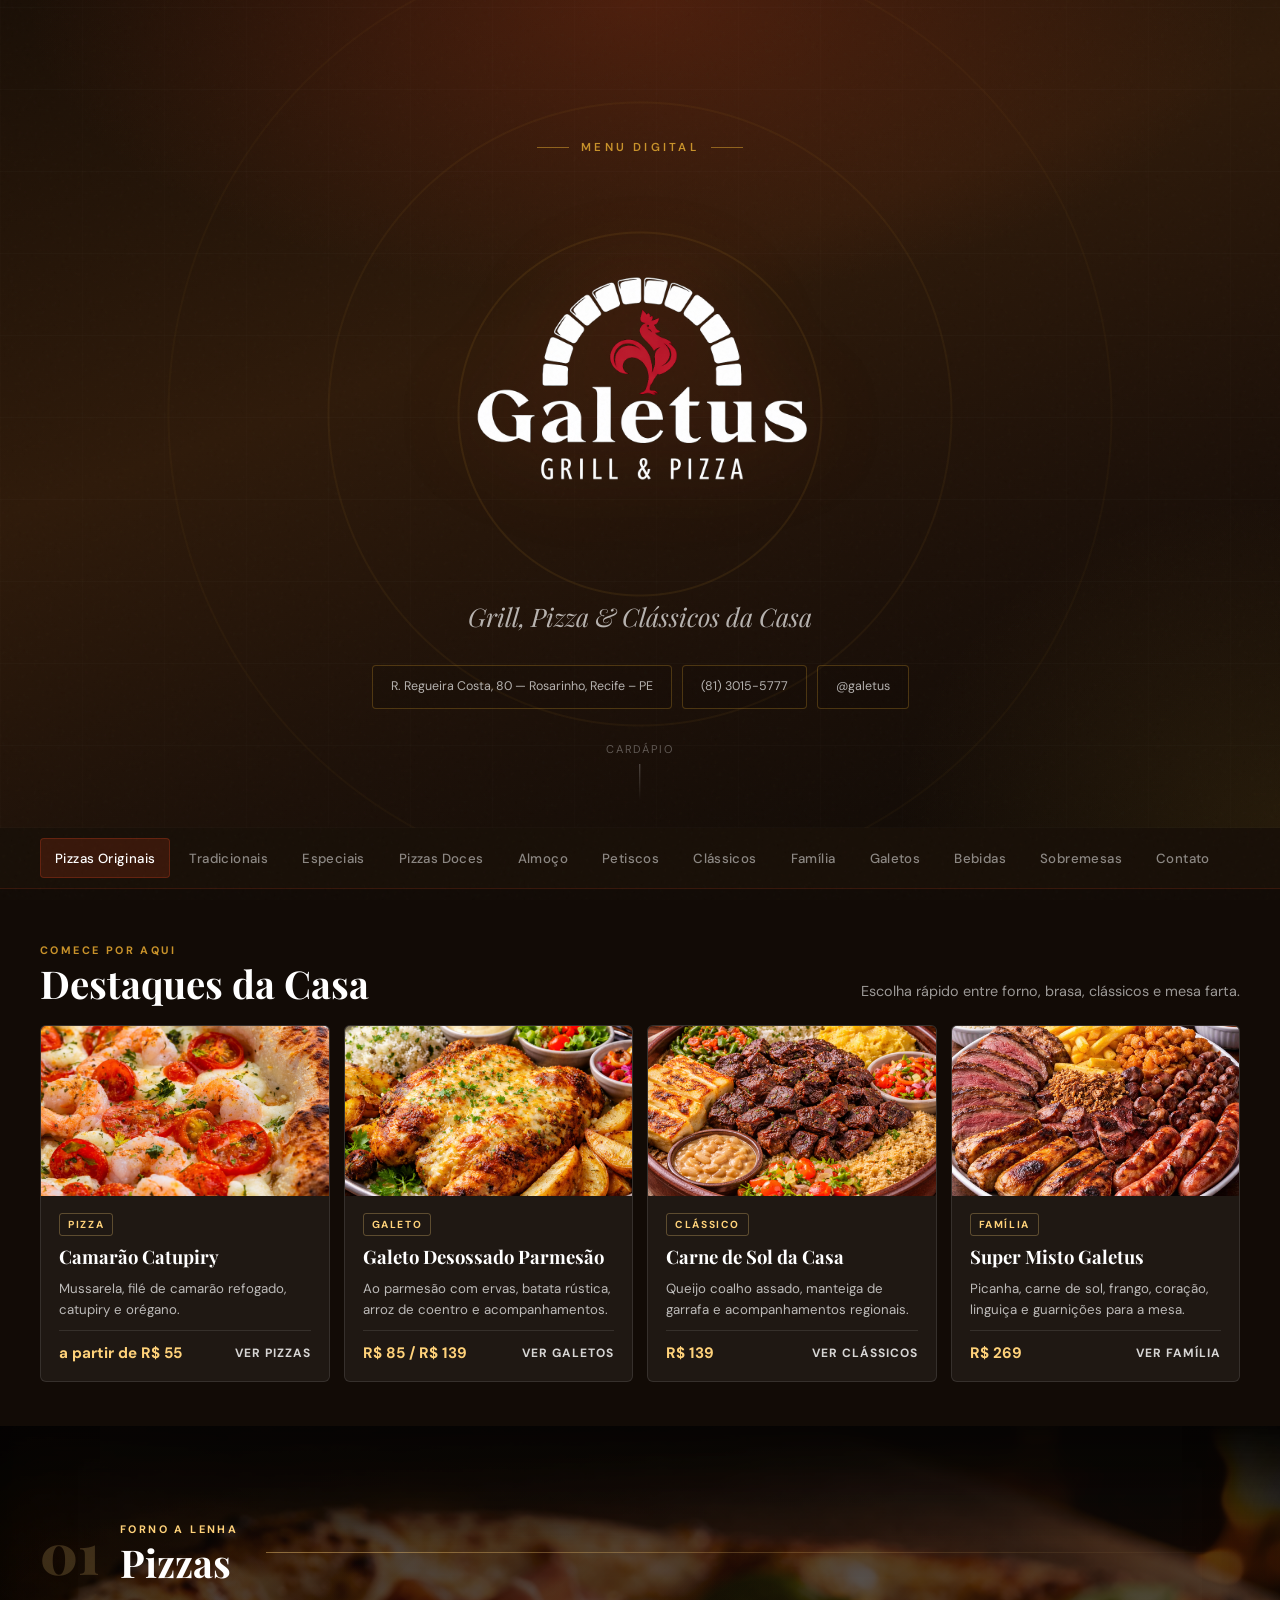
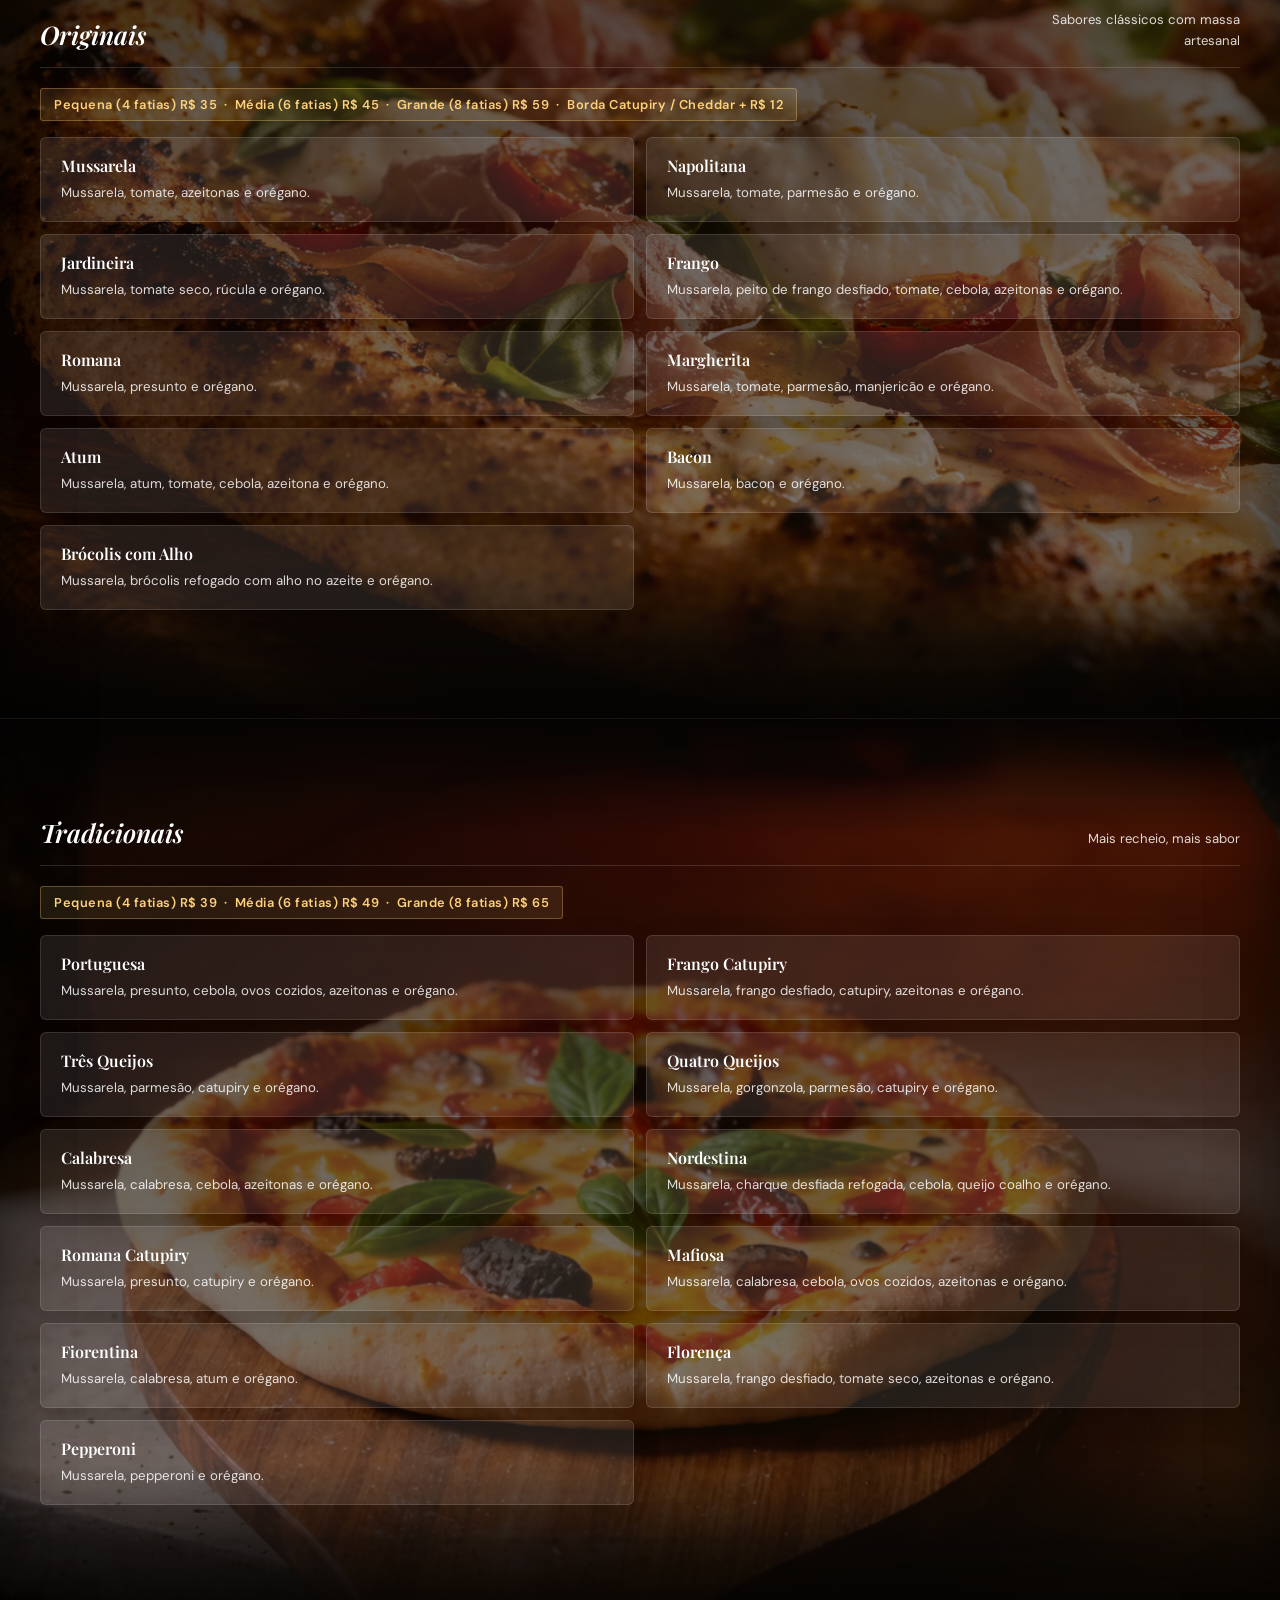
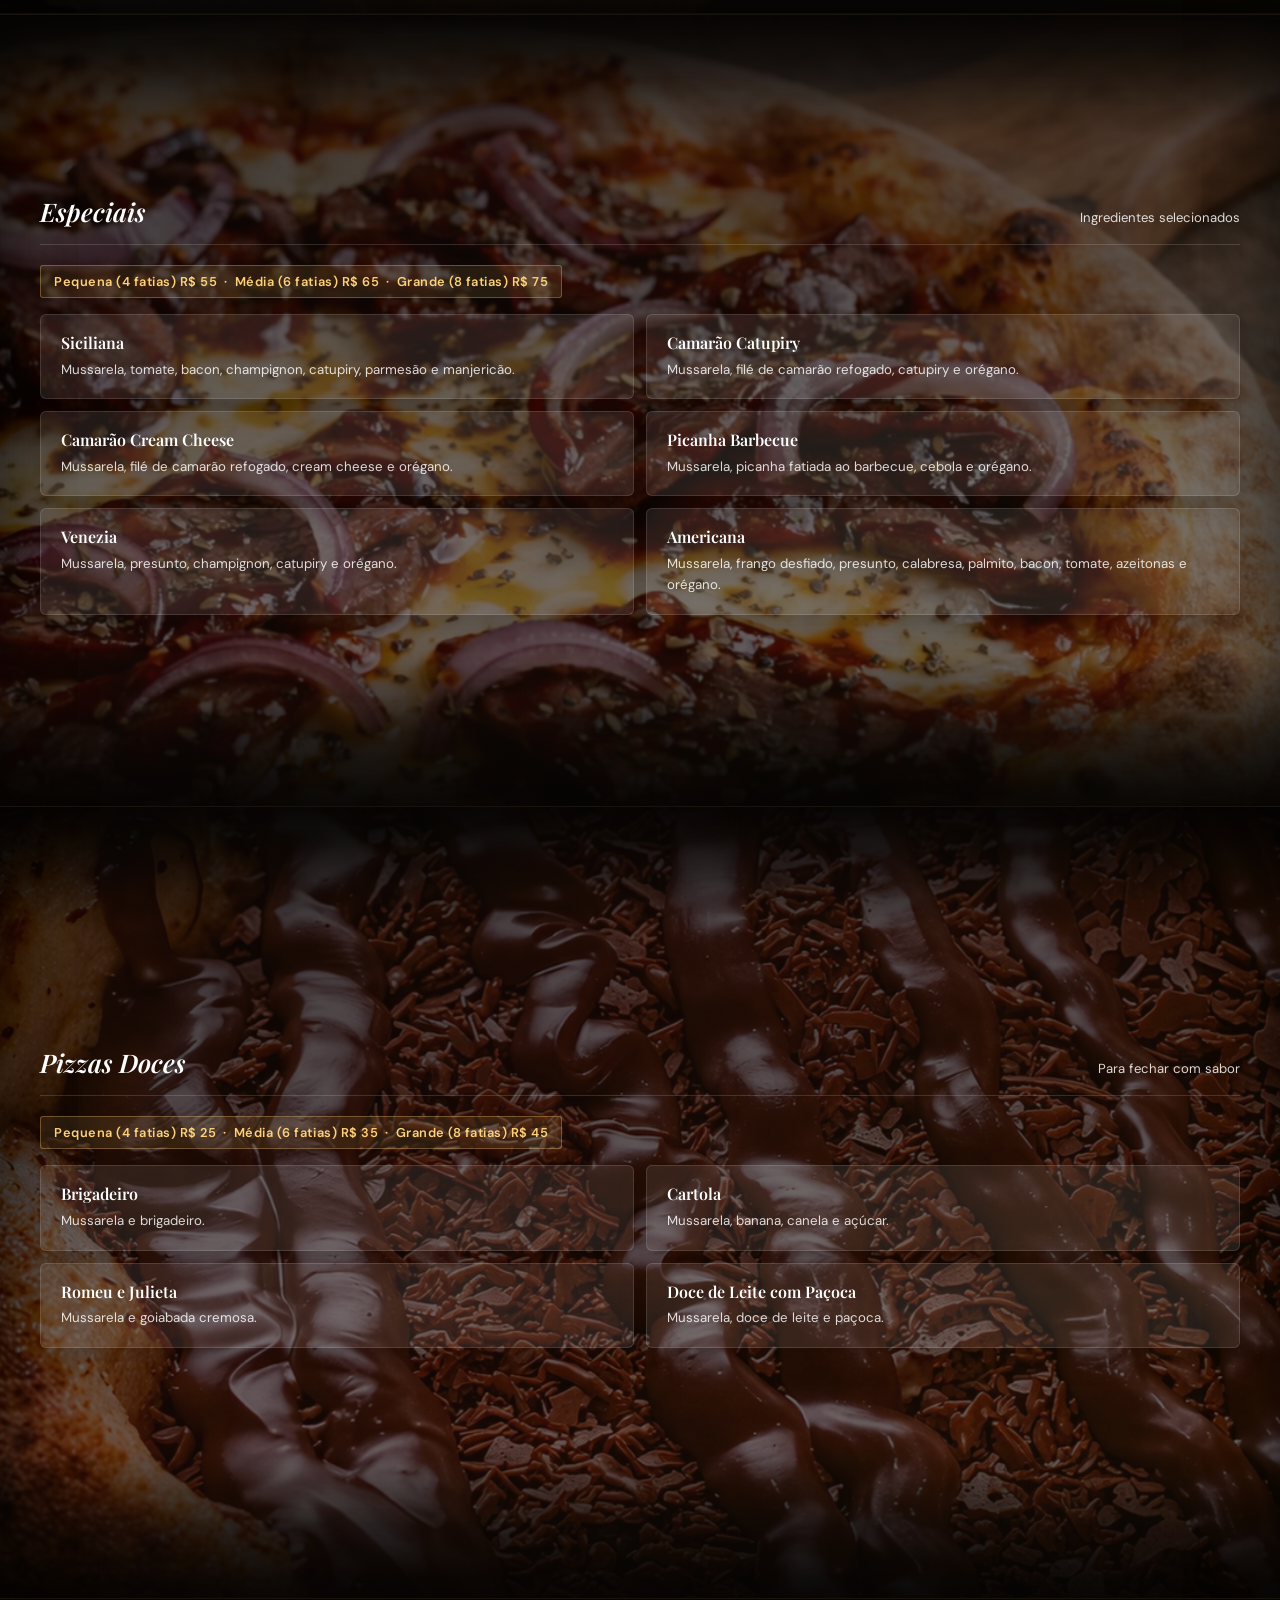
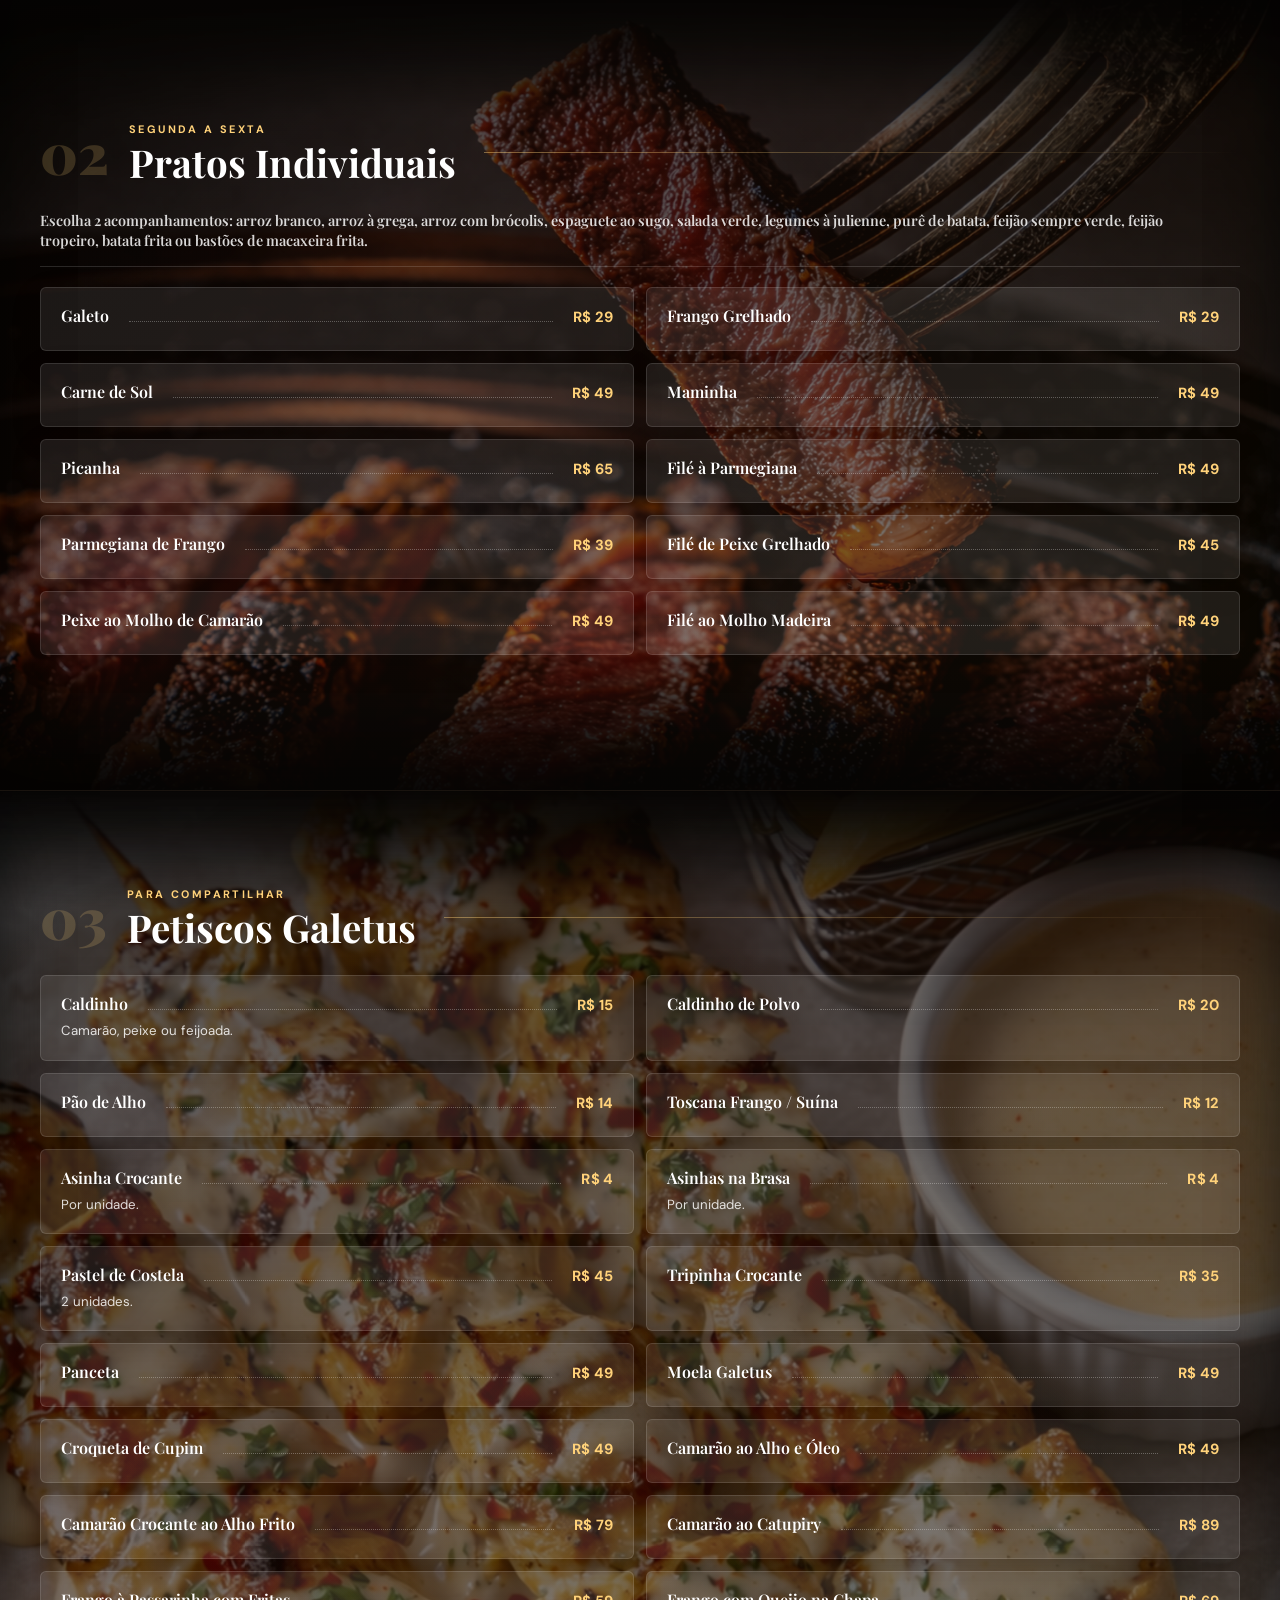
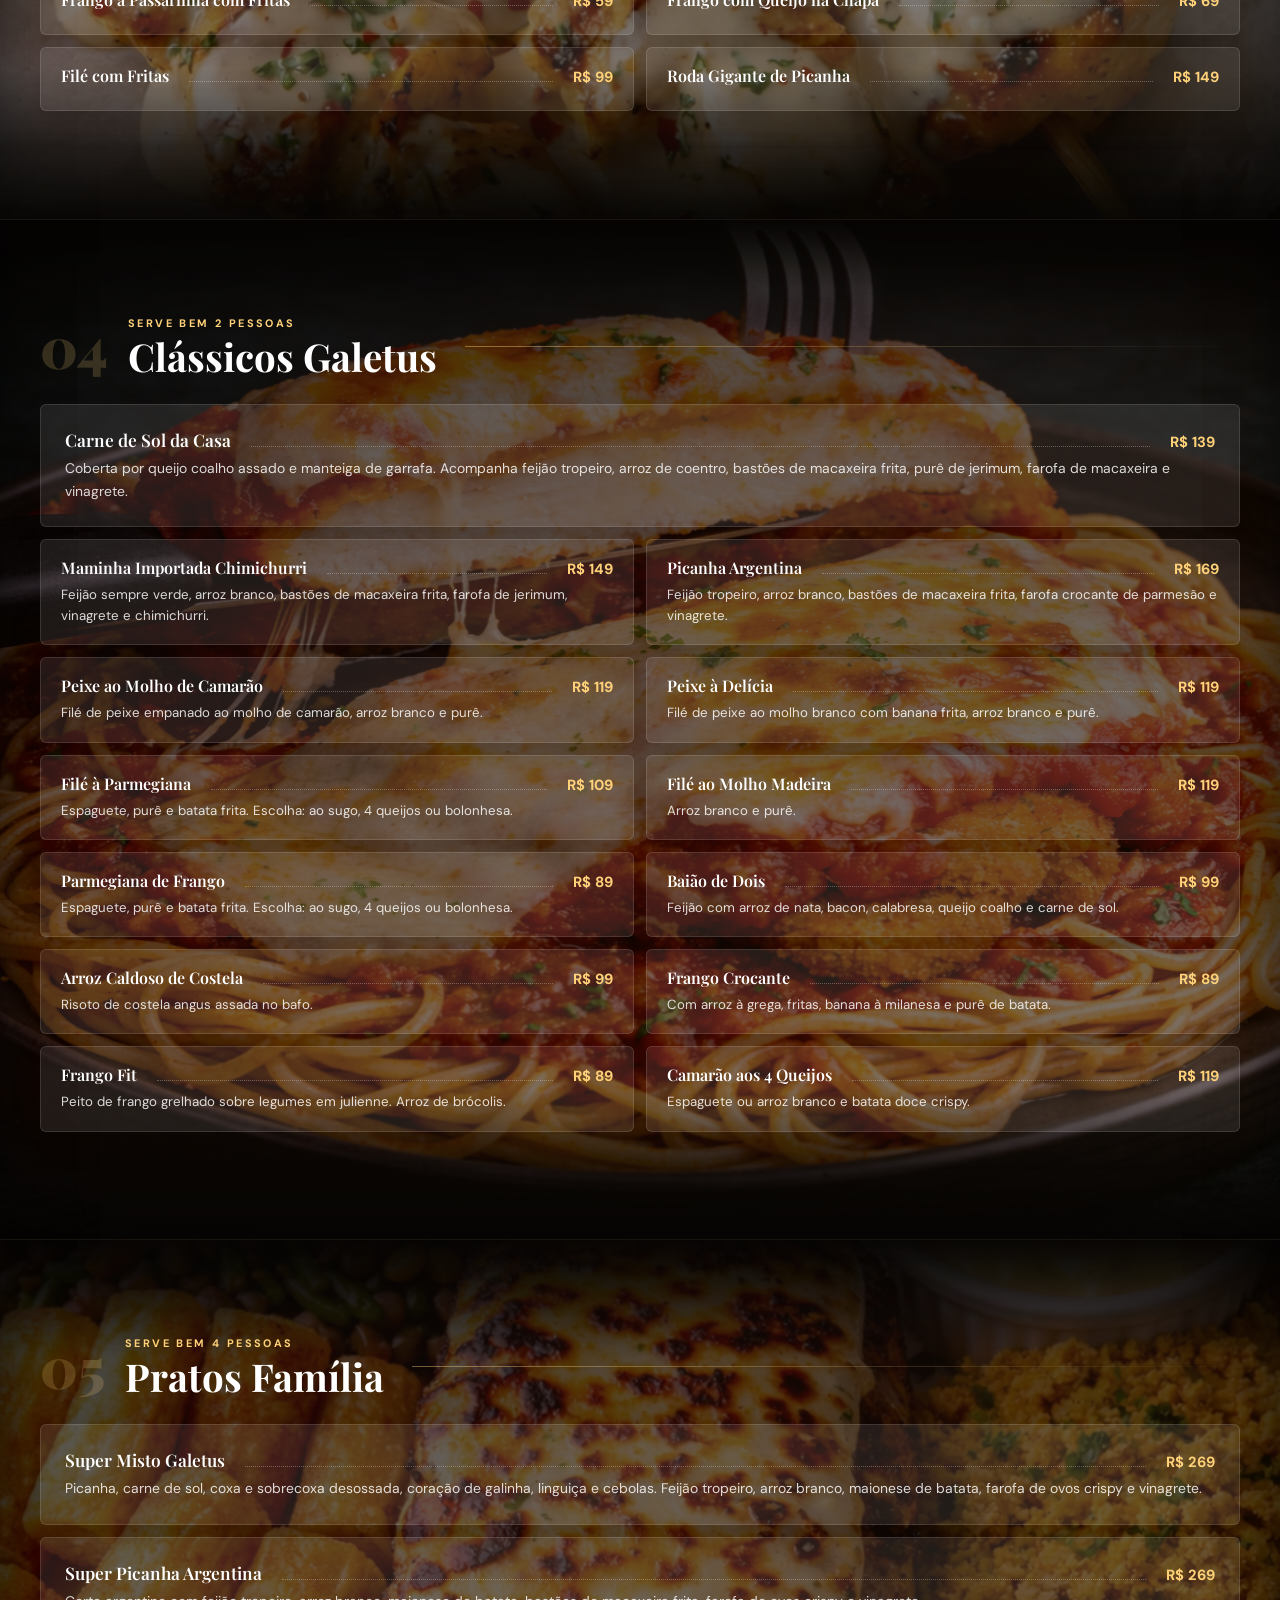
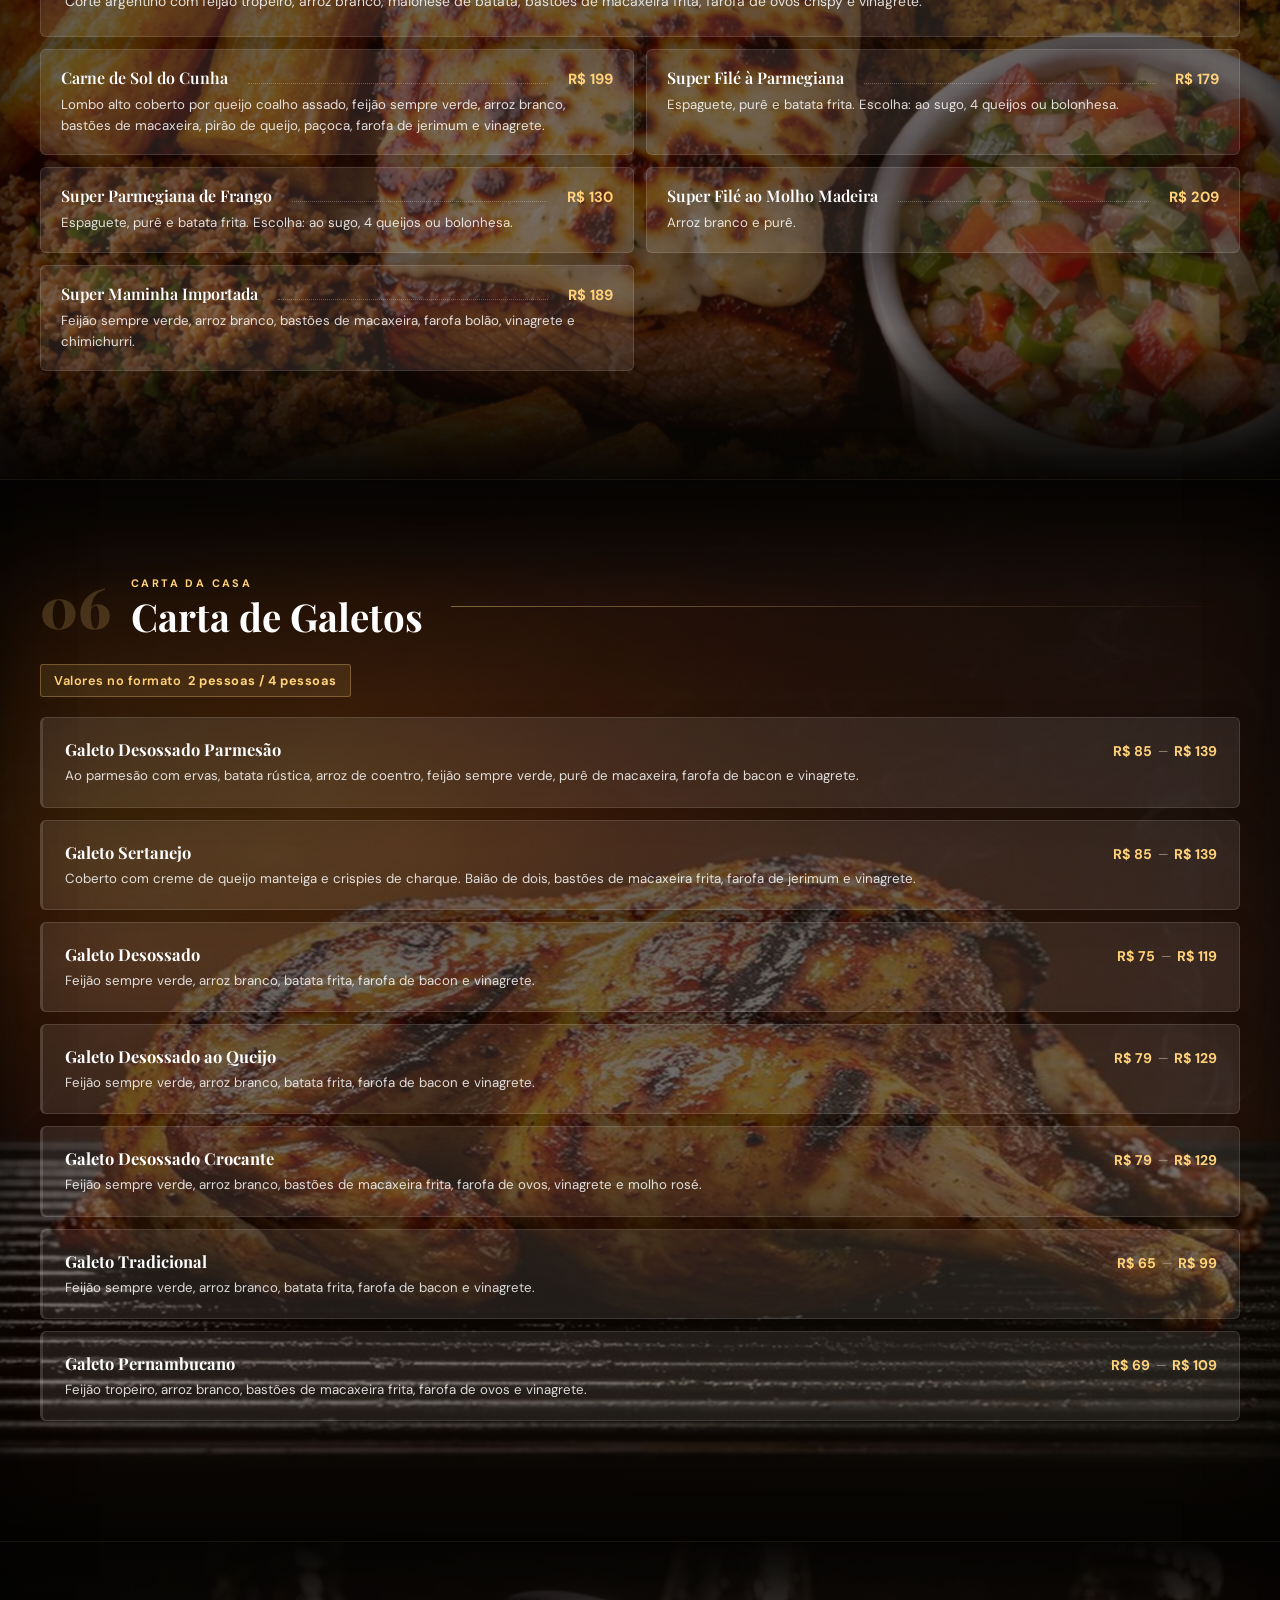
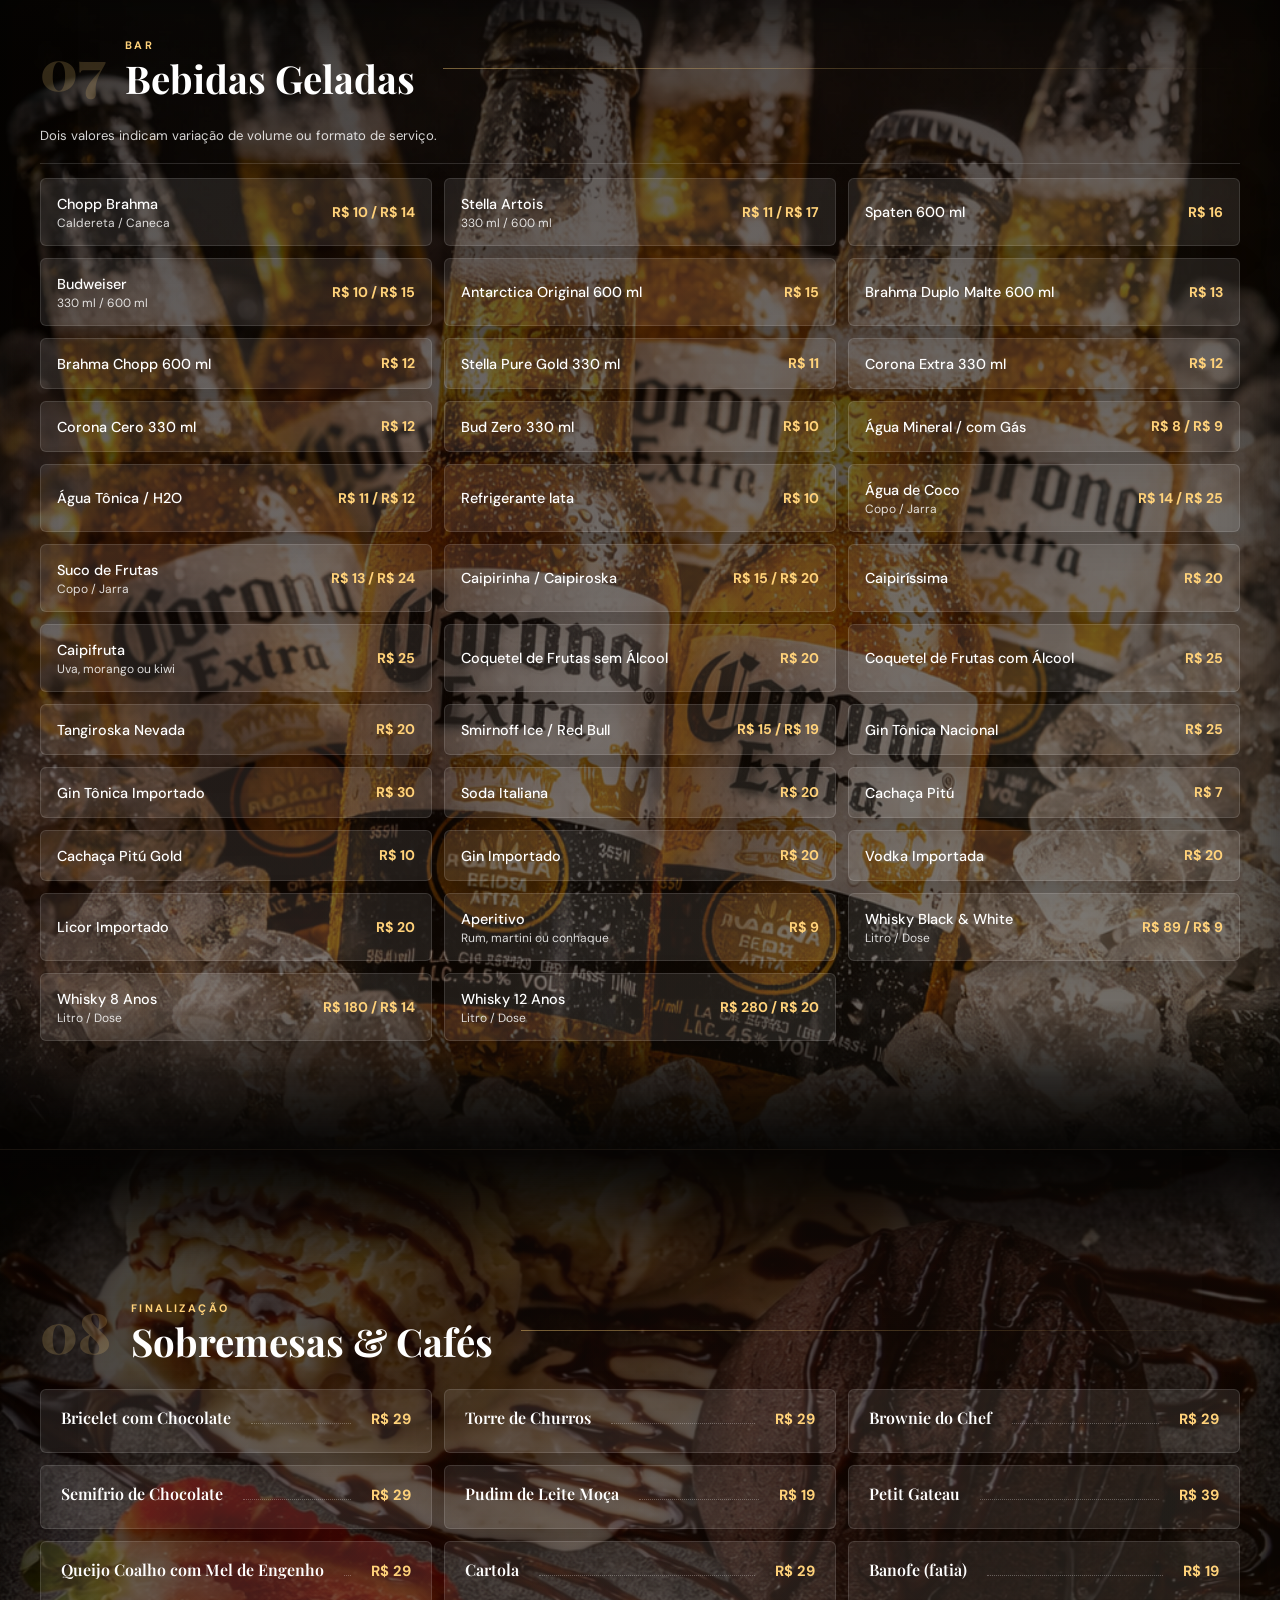
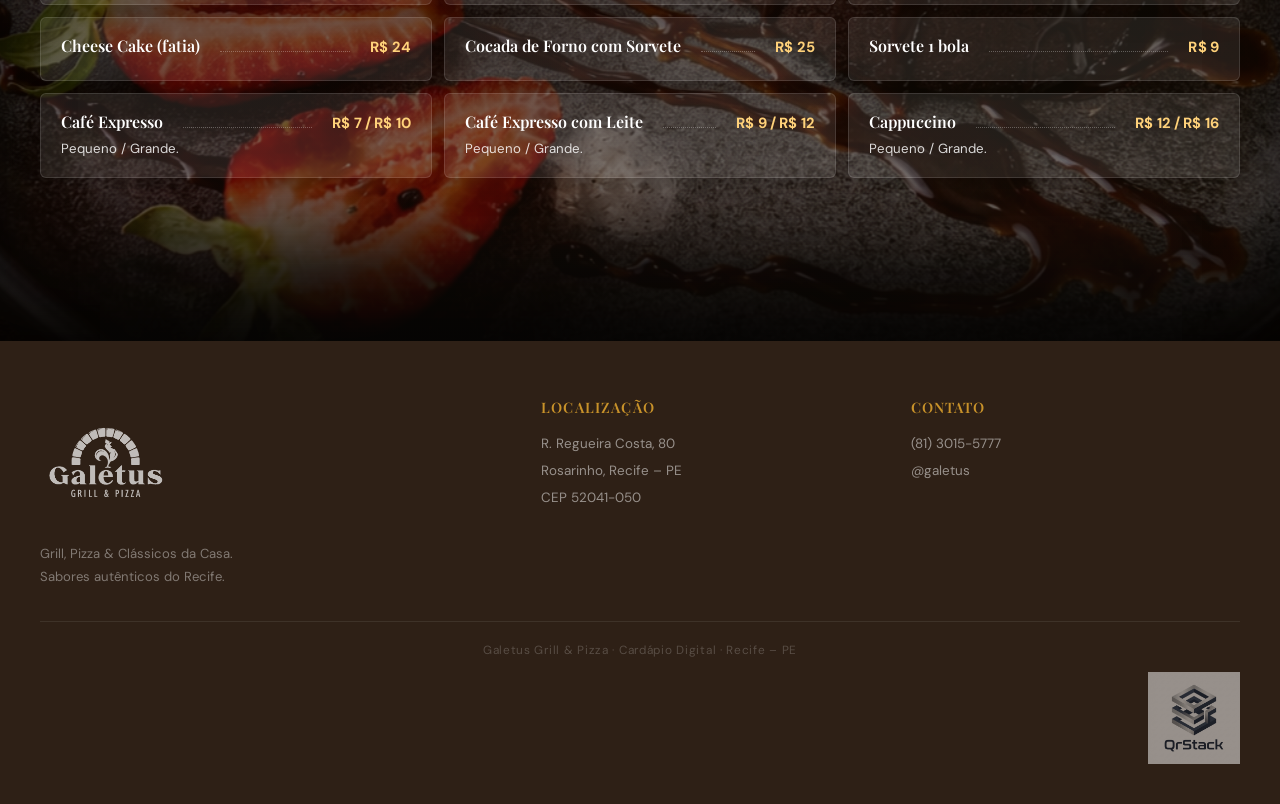
==== commit 76a55a1b: "Add discreet QrStack footer logo" ====
--- a/index.html
+++ b/index.html
@@ -628,6 +628,22 @@
   text-align:center;
   letter-spacing:0.06em;
 }
+.footer-signature{
+  width:min(var(--max),calc(100% - 40px));
+  margin:14px auto 0;
+  display:flex;
+  justify-content:flex-end;
+}
+.footer-signature img{
+  width:92px;
+  height:auto;
+  opacity:0.5;
+  transition:opacity .2s ease,transform .2s ease;
+}
+.footer-signature img:hover{
+  opacity:0.72;
+  transform:translateY(-1px);
+}
 
 /* ── RESPONSIVE ── */
 @media(max-width:768px){
@@ -657,6 +673,8 @@
   .section-intro{grid-template-columns:1fr;gap:8px}
   .section-note{text-align:left;max-width:none}
   .footer-inner{grid-template-columns:1fr}
+  .footer-signature{justify-content:center;margin-top:18px}
+  .footer-signature img{width:84px}
   .chapter{gap:12px}
   .chapter-num{font-size:2.5rem;min-width:38px}
 }
@@ -1564,6 +1582,7 @@
 </div>
 </div>
 <div class="footer-bottom">Galetus Grill &amp; Pizza · Cardápio Digital · Recife – PE</div>
+<div aria-label="QrStack" class="footer-signature"><img alt="QrStack" loading="lazy" src="assets/qrstack-logo.webp"/></div>
 </footer>
 <script>
 const links=document.querySelectorAll('.nav-inner a');
